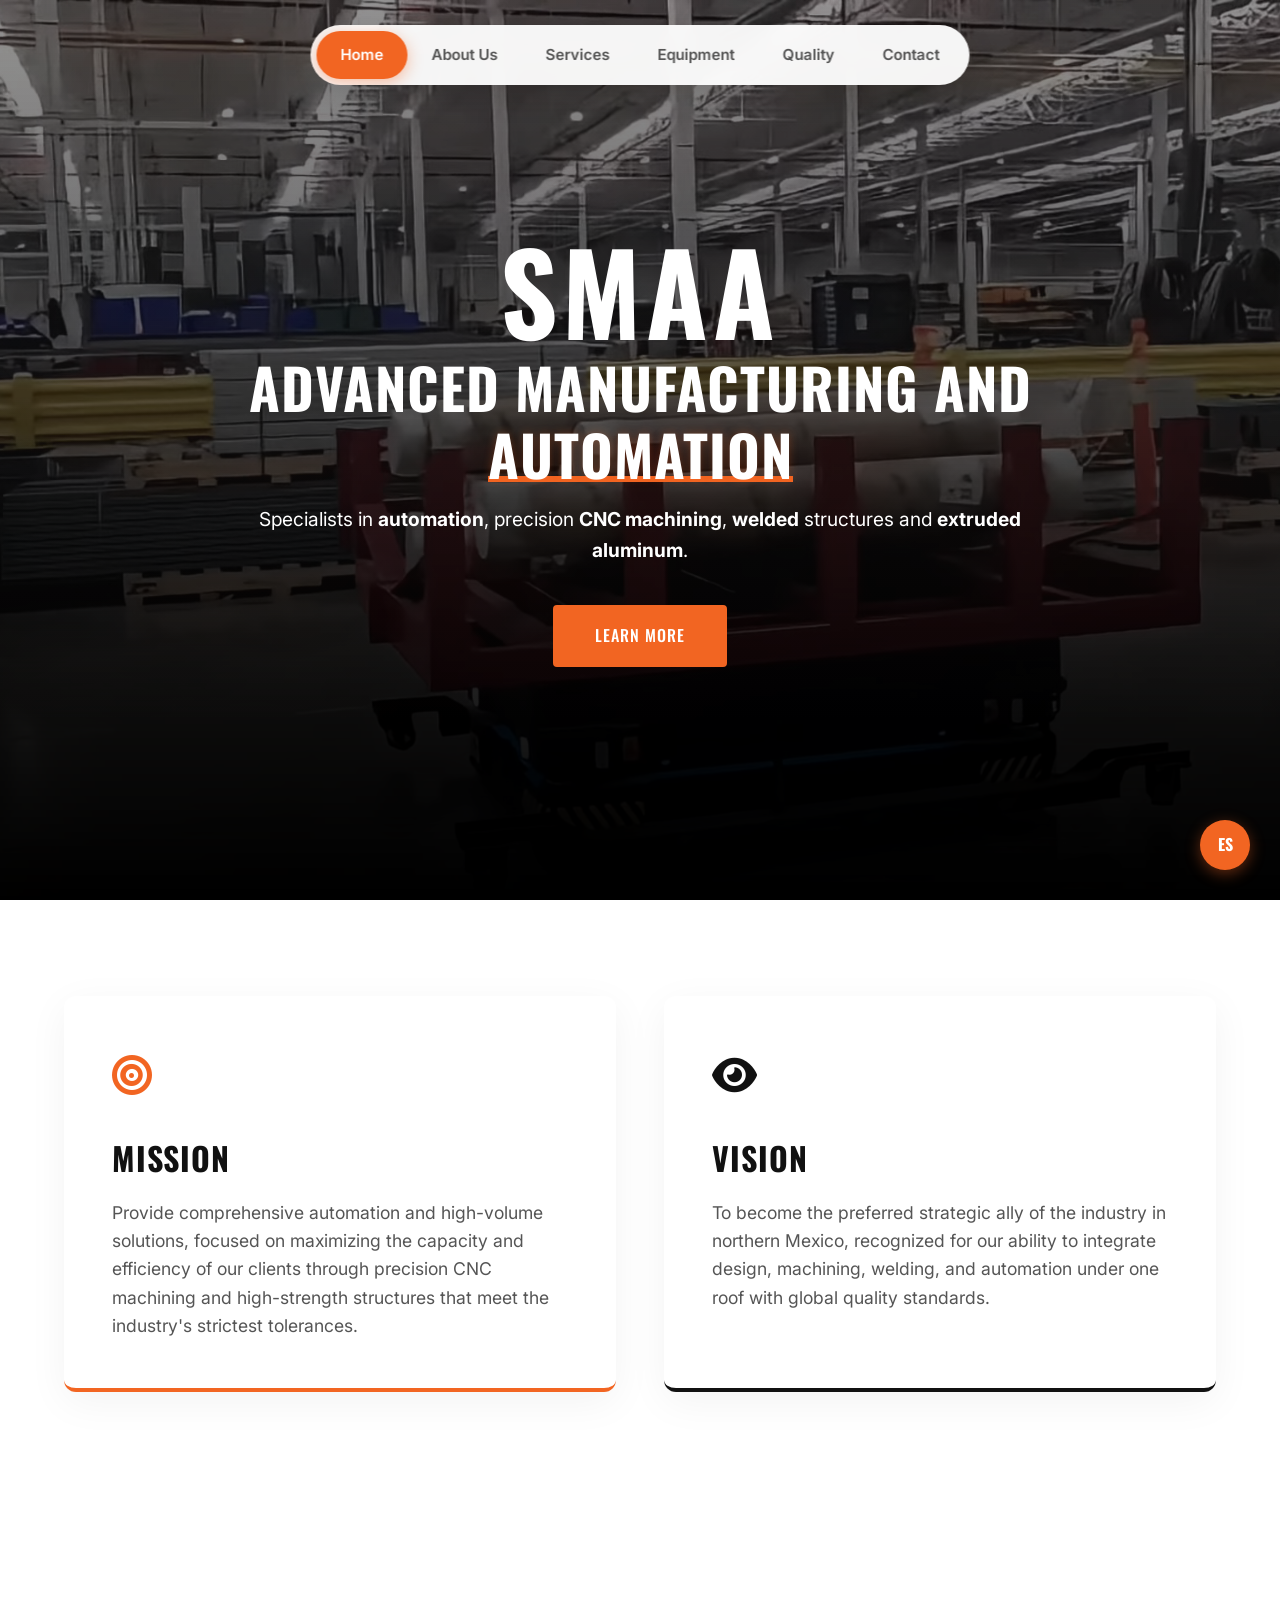
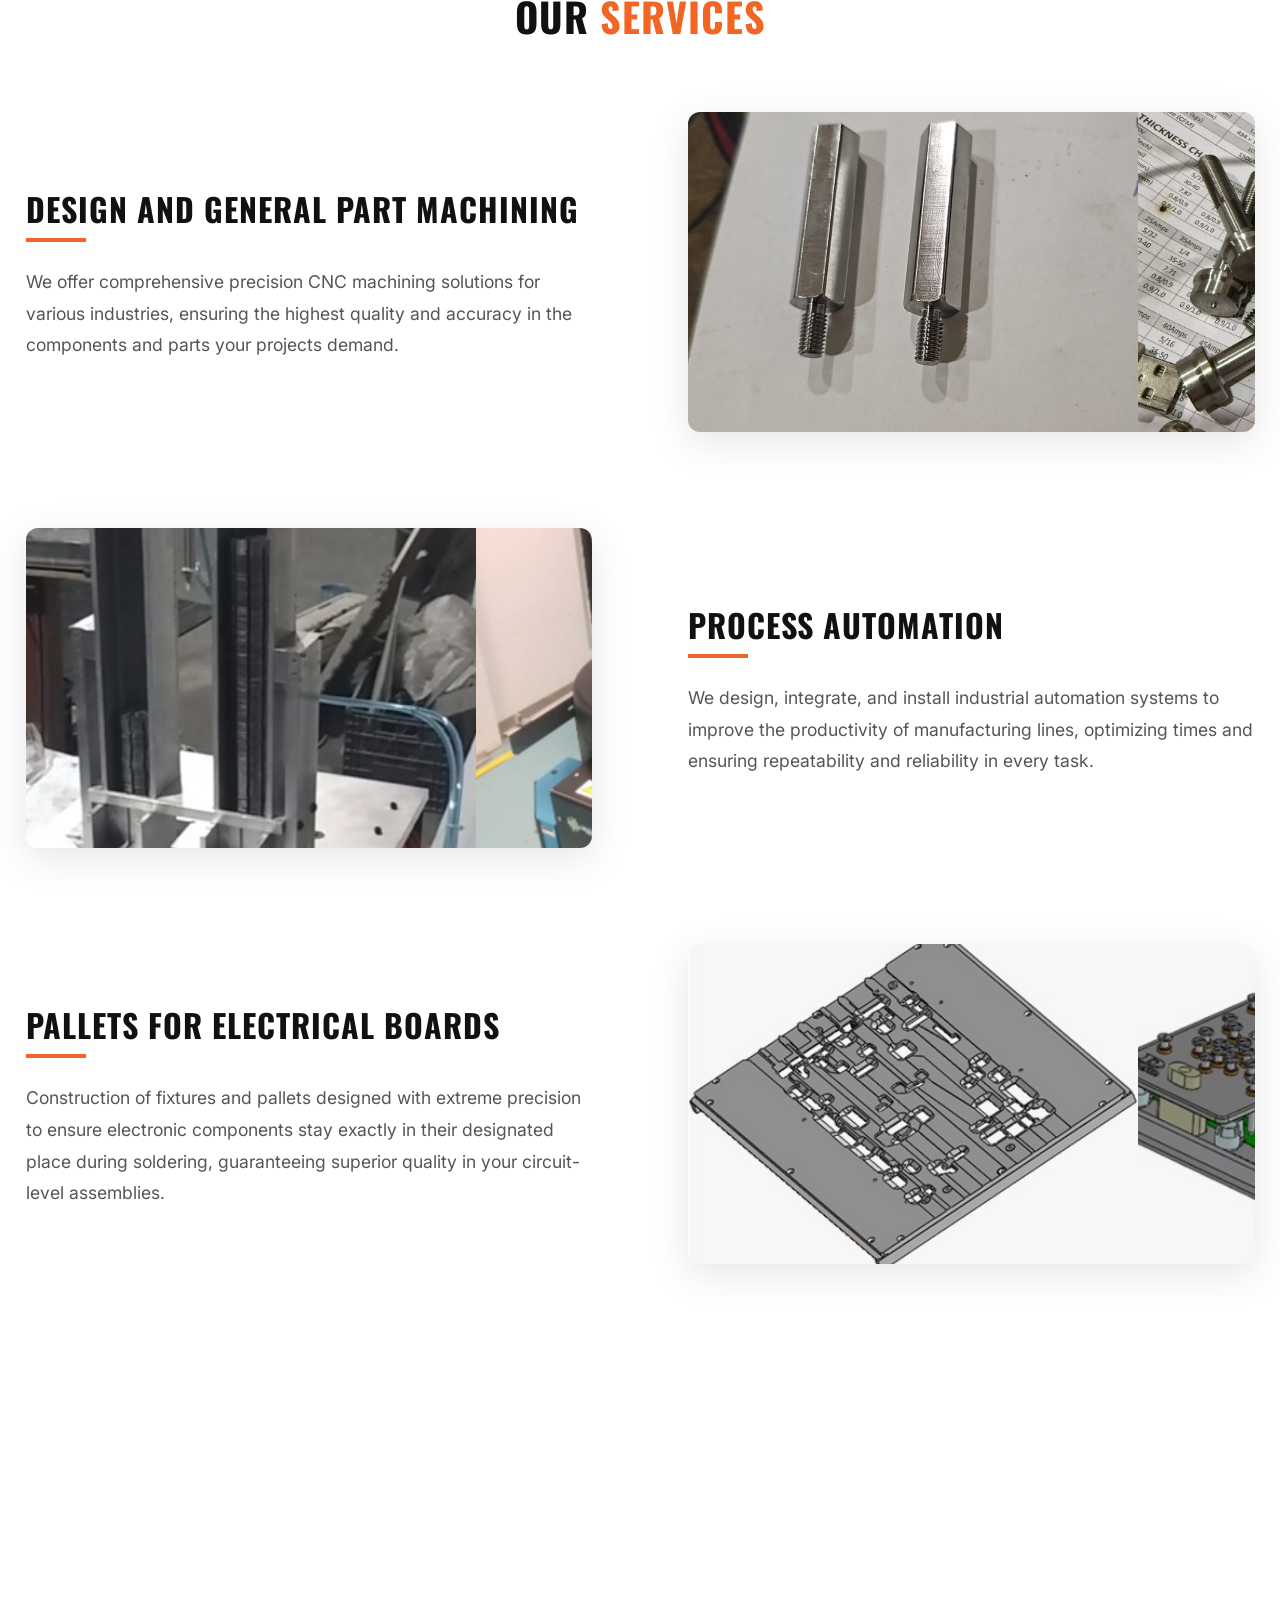
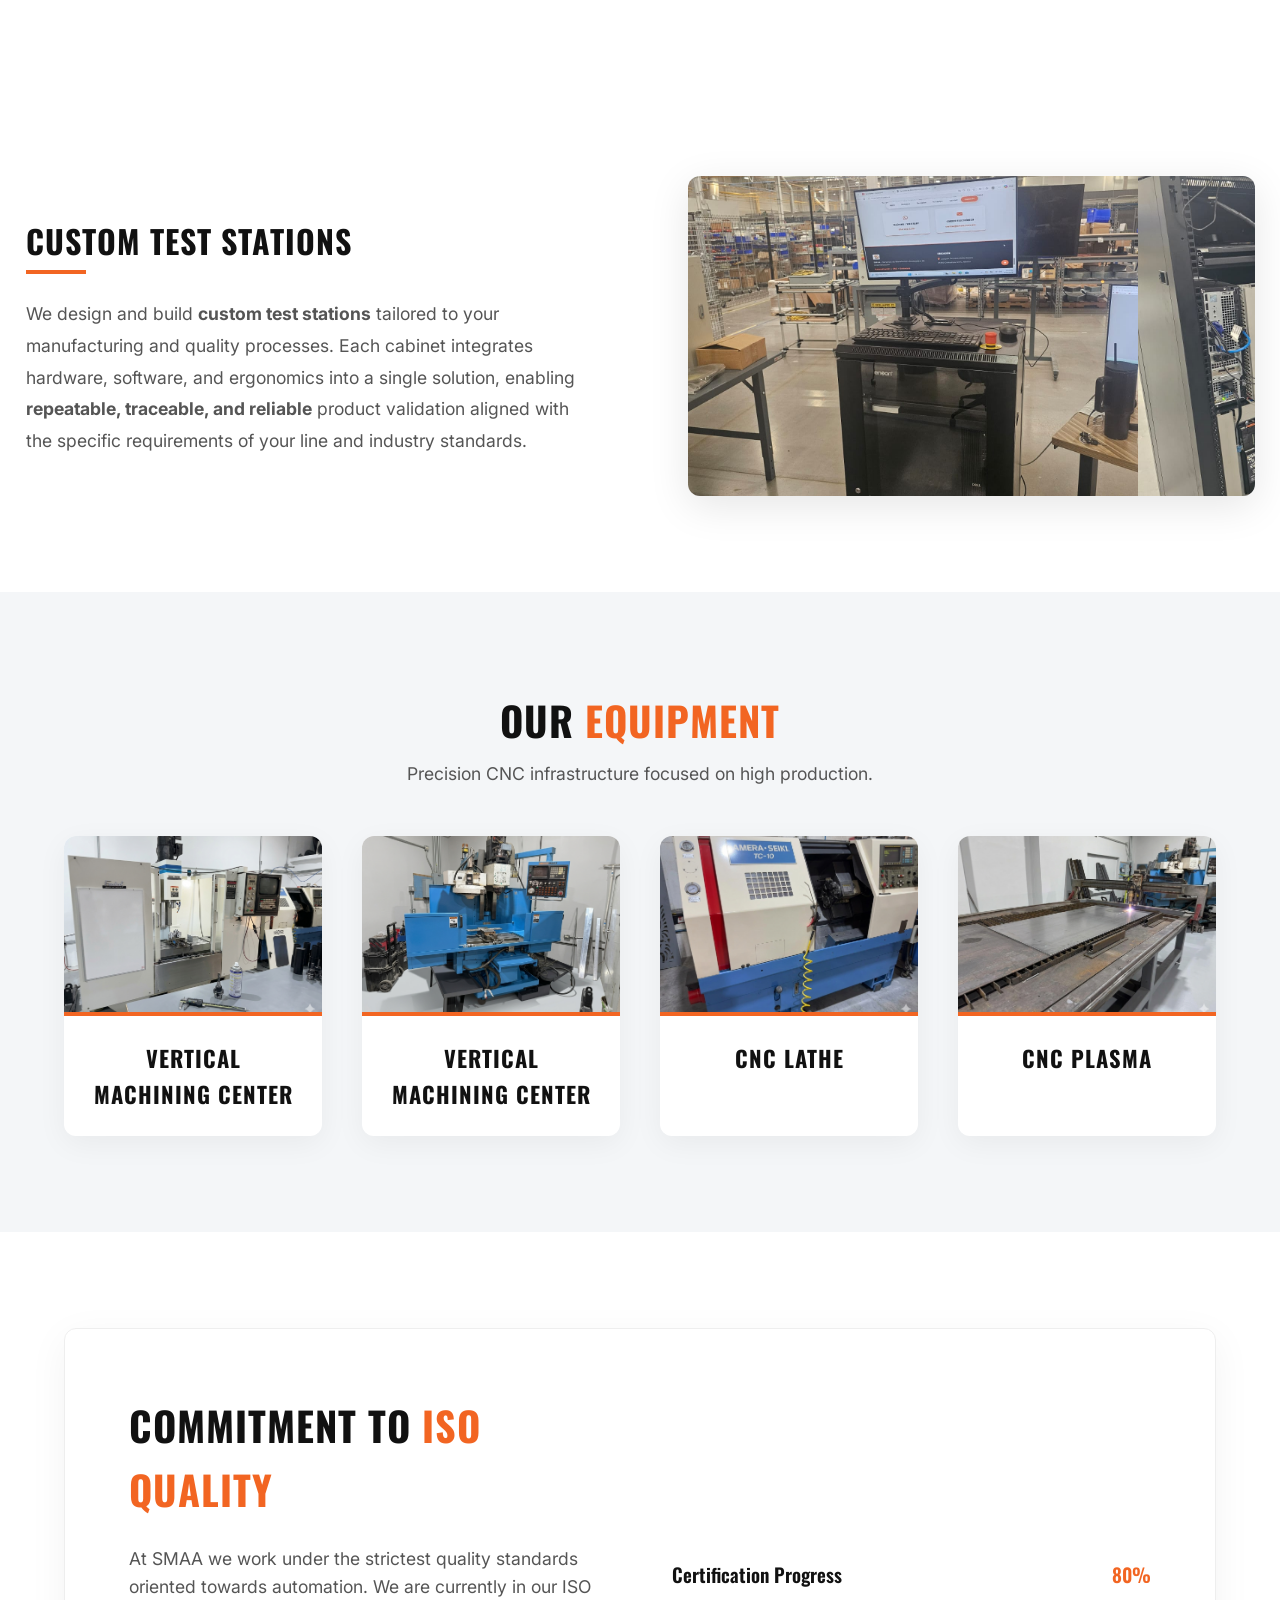
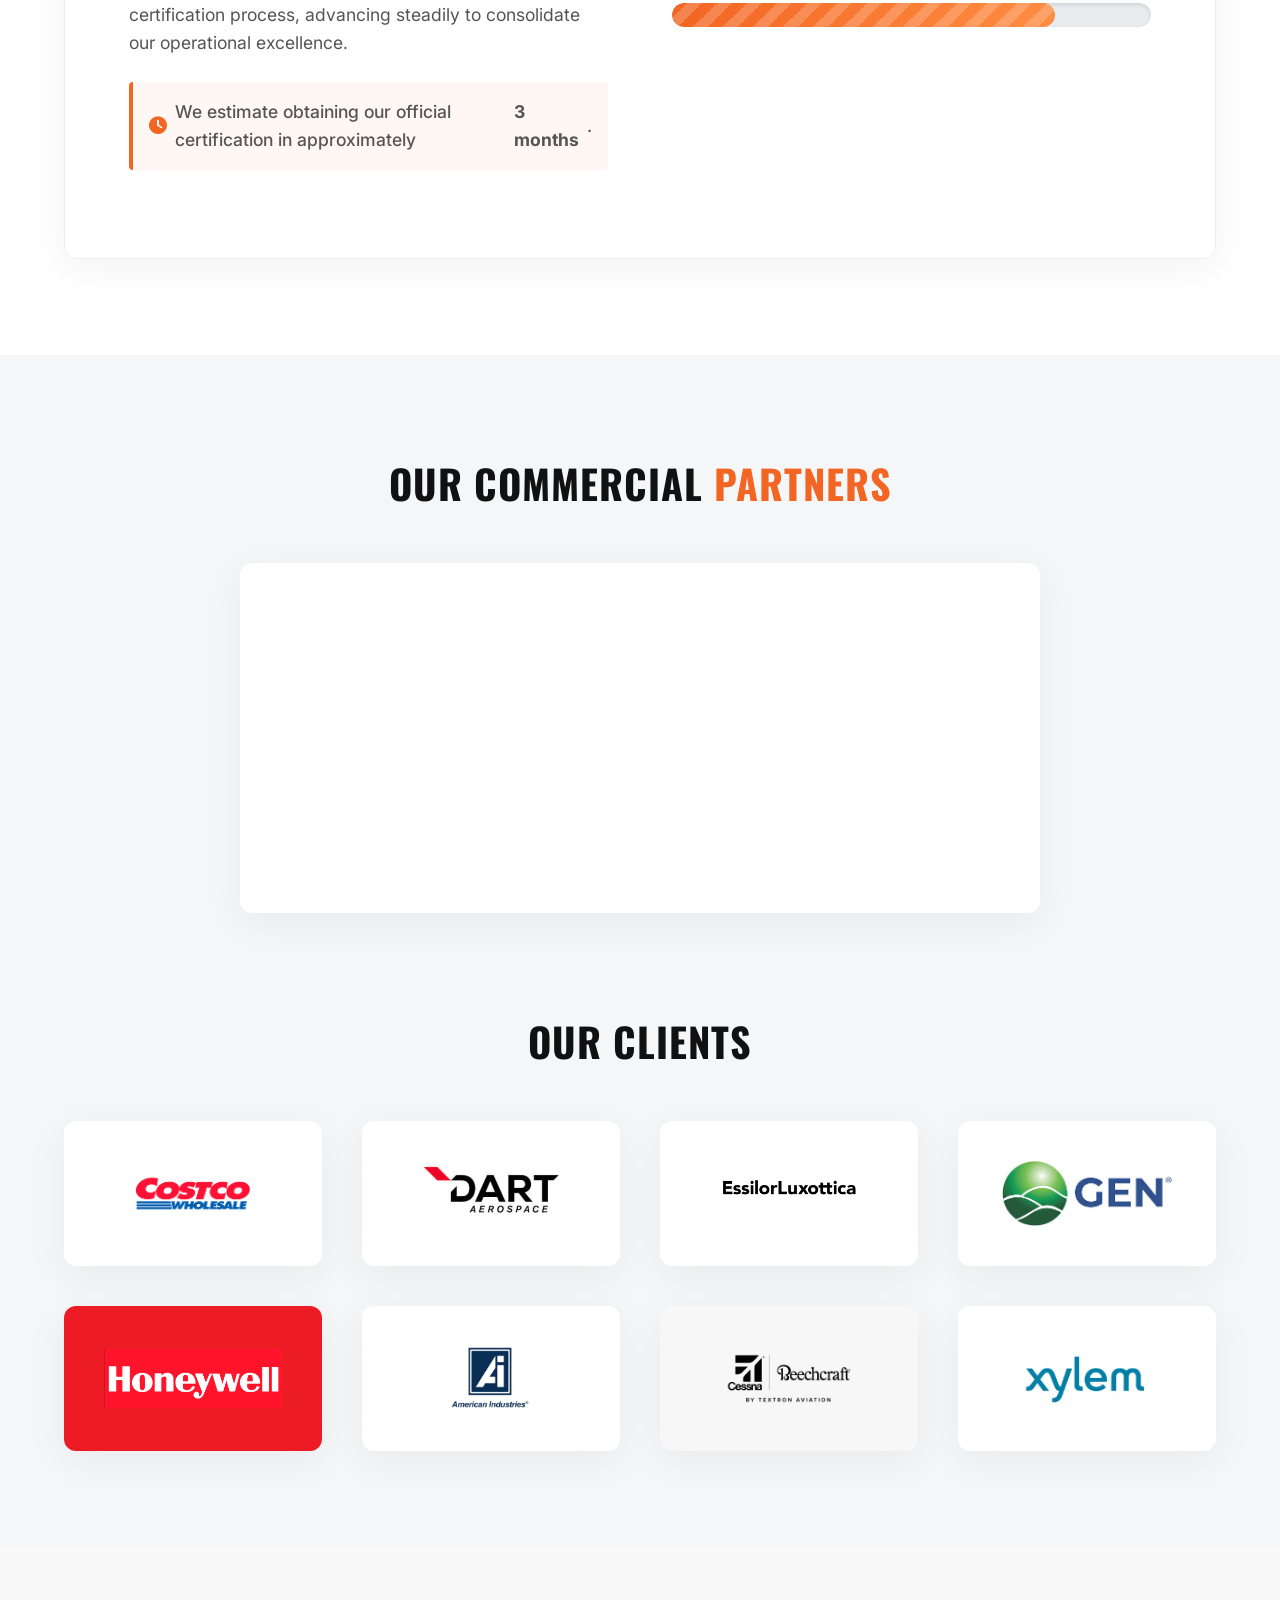
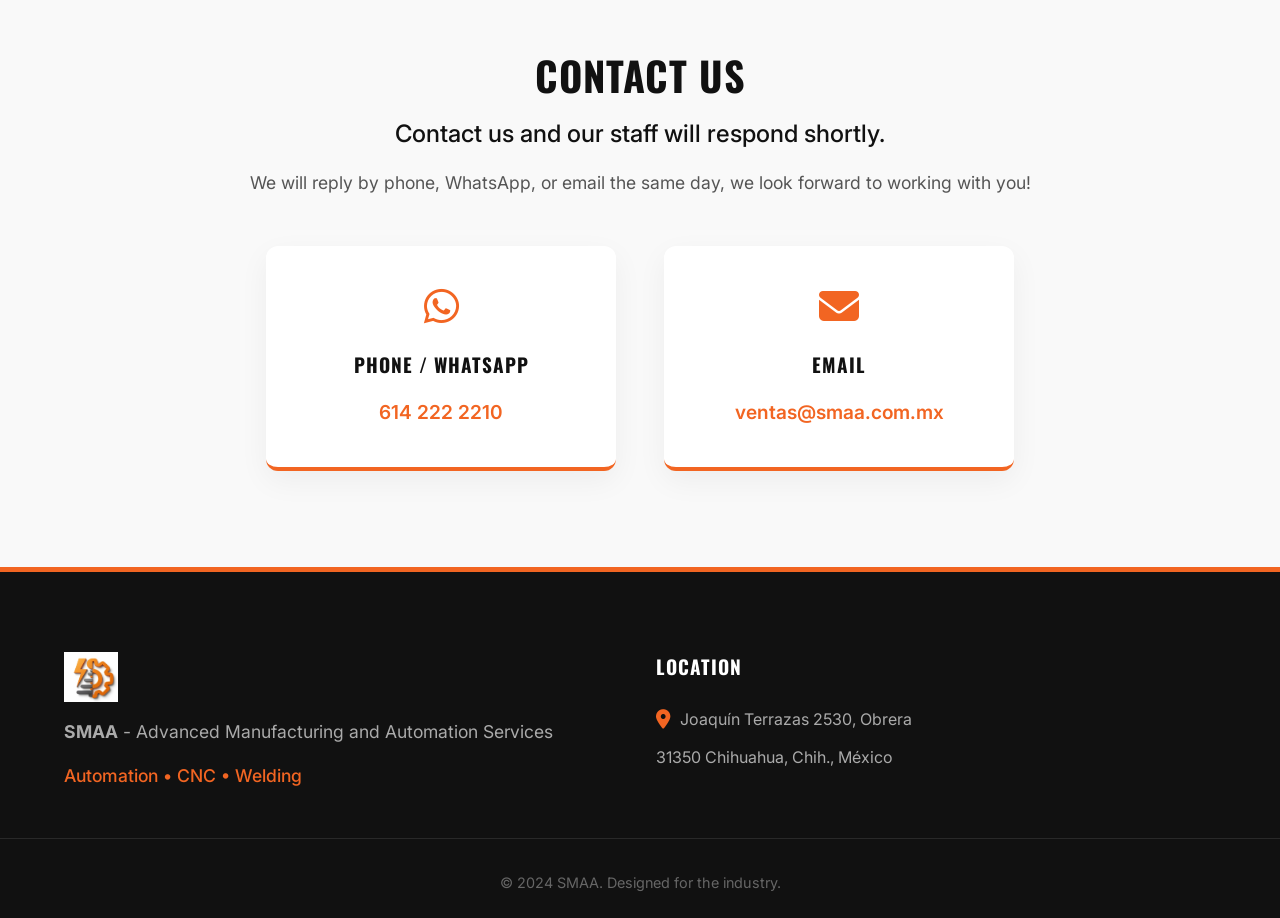
==== index-en.html @ de26b7a0 "Add hero video with gradient overlay and custom test stations row - Replace static hero image with h" ====
<!DOCTYPE html>
<html lang="en">

<head>
    <meta charset="UTF-8">
    <meta name="viewport" content="width=device-width, initial-scale=1.0">
    <title>Servicios de Manufactura Avanzada y Automatización | SMAA</title>
    <meta name="description"
        content="SMAA - Especialistas en automatización, maquinado CNC de precisión y estructuras soldadas en Chihuahua.">
    <!-- Favicon -->
    <link rel="icon" type="image/png" href="logos/logo_vectorizado.png">
    <!-- Google Fonts for modern typography -->
    <link rel="preconnect" href="https://fonts.googleapis.com">
    <link rel="preconnect" href="https://fonts.gstatic.com" crossorigin>
    <link href="https://fonts.googleapis.com/css2?family=Inter:wght@400;500;700&family=Oswald:wght@500;700&display=swap"
        rel="stylesheet">
    <!-- Main Stylesheet -->
    <link rel="stylesheet" href="styles.css?v=1.3">
    <!-- Font Awesome for icons -->
    <link rel="stylesheet" href="https://cdnjs.cloudflare.com/ajax/libs/font-awesome/6.4.0/css/all.min.css">
    <!-- Extra sections -->
    <link rel="stylesheet" href="partners-clients.css?v=1.3">
</head>

<body>
    <!-- Language Switch -->
    <a href="index.html" class="language-switch">
        <span>ES</span>
    </a>
    <!-- Floating Navigation -->
    <nav class="floating-navbar">
        <div class="nav-container">
            <div class="nav-indicator" id="nav-indicator"></div>
            <ul class="nav-links">
                <li><a href="#inicio" class="nav-item active">Home</a></li>
                <li><a href="#nosotros" class="nav-item">About Us</a></li>
                <li><a href="#servicios" class="nav-item">Services</a></li>
                <li><a href="#maquinaria" class="nav-item">Equipment</a></li>
                <li><a href="#calidad" class="nav-item">Quality</a></li>
                <li><a href="#contacto" class="nav-item">Contact</a></li>
            </ul>
        </div>
    </nav>

    <main>
        <!-- Hero Section -->
        <section id="inicio" class="hero">
            <video class="hero-video" autoplay muted loop playsinline preload="auto" poster="hero.jpg">
                <source src="hero/video.webm" type="video/webm">
            </video>
            <div class="hero-overlay"></div>
            <div class="container hero-content text-center">
                <h1 class="hero-smaa-acronym animate-on-scroll">SMAA</h1>
                <h2 class="hero-title animate-on-scroll">Advanced Manufacturing and <span class="highlight">Automation</span></h2>
                <p class="hero-subtitle animate-on-scroll">Specialists in <strong>automation</strong>, precision <strong>CNC machining</strong>, <strong>welded</strong> structures and <strong>extruded aluminum</strong>.</p>
                <a href="#nosotros" class="btn btn-primary animate-on-scroll">Learn more</a>
            </div>
        </section>

        <!-- Misión y Visión -->
        <section id="nosotros" class="mission-vision">
            <div class="container">
                <div class="values-grid">
                    <div class="card mission-card animate-on-scroll">
                        <div class="card-icon brand-orange"><i class="fa-solid fa-bullseye"></i></div>
                        <h2>Mission</h2>
                        <p>Provide comprehensive automation and high-volume solutions, focused on maximizing the capacity and efficiency of our clients through precision CNC machining and high-strength structures that meet the industry's strictest tolerances.</p>
                    </div>
                    <div class="card vision-card animate-on-scroll">
                        <div class="card-icon brand-black"><i class="fa-solid fa-eye"></i></div>
                        <h2>Vision</h2>
                        <p>To become the preferred strategic ally of the industry in northern Mexico, recognized for our ability to integrate design, machining, welding, and automation under one roof with global quality standards.</p>
                    </div>
                </div>
            </div>
        </section>

        </section>

        <!-- Servicios -->
        <section id="servicios" class="services-section">
            <div class="container">
                <h2 class="section-title text-center animate-on-scroll">Our <span class="highlight-orange">Services</span></h2>
                
                <!-- Diseño y Maquinado -->
                <div class="service-row animate-on-scroll">
                    <div class="service-text">
                        <h3>Design and General Part Machining</h3>
                        <p>We offer comprehensive precision CNC machining solutions for various industries, ensuring the highest quality and accuracy in the components and parts your projects demand.</p>
                    </div>
                    <div class="service-gallery">
                        <div class="gallery-track long-track">
                            <img src="images/m1.jpeg" alt="Maquinado CNC">
                            <img src="images/m2.jpeg" alt="Maquinado CNC">
                            <img src="images/m3.jpeg" alt="Maquinado CNC">
                            <img src="images/m4.jpeg" alt="Maquinado CNC">
                            <img src="images/m5.jpeg" alt="Maquinado CNC">
                            <img src="images/m6.jpeg" alt="Maquinado CNC">
                            <img src="images/m7.jpeg" alt="Maquinado CNC">
                            <img src="images/m8.jpeg" alt="Maquinado CNC">
                            <img src="images/m9.jpeg" alt="Maquinado CNC">
                            <!-- Duplicate for continuous scroll -->
                            <img src="images/m1.jpeg" alt="Maquinado CNC">
                            <img src="images/m2.jpeg" alt="Maquinado CNC">
                            <img src="images/m3.jpeg" alt="Maquinado CNC">
                            <img src="images/m4.jpeg" alt="Maquinado CNC">
                            <img src="images/m5.jpeg" alt="Maquinado CNC">
                            <img src="images/m6.jpeg" alt="Maquinado CNC">
                            <img src="images/m7.jpeg" alt="Maquinado CNC">
                            <img src="images/m8.jpeg" alt="Maquinado CNC">
                            <img src="images/m9.jpeg" alt="Maquinado CNC">
                        </div>
                    </div>
                </div>

                <!-- Automatización de procesos -->
                <div class="service-row reverse animate-on-scroll">
                    <div class="service-text">
                        <h3>Process Automation</h3>
                        <p>We design, integrate, and install industrial automation systems to improve the productivity of manufacturing lines, optimizing times and ensuring repeatability and reliability in every task.</p>
                    </div>
                    <div class="service-gallery">
                        <div class="gallery-track long-track">
                            <img src="images/a1.jpeg" alt="Automatización">
                            <img src="images/a2.jpeg" alt="Automatización">
                            <img src="images/a3.jpeg" alt="Automatización">
                            <img src="images/a4.jpeg" alt="Automatización">
                            <img src="images/a5.jpeg" alt="Automatización">
                            <img src="images/a6.jpeg" alt="Automatización">
                            <!-- Duplicate -->
                            <img src="images/a1.jpeg" alt="Automatización">
                            <img src="images/a2.jpeg" alt="Automatización">
                            <img src="images/a3.jpeg" alt="Automatización">
                            <img src="images/a4.jpeg" alt="Automatización">
                            <img src="images/a5.jpeg" alt="Automatización">
                            <img src="images/a6.jpeg" alt="Automatización">
                        </div>
                    </div>
                </div>

                <!-- Pallets para Tablillas Electricas -->
                <div class="service-row animate-on-scroll">
                    <div class="service-text">
                        <h3>Pallets for Electrical Boards</h3>
                        <p>Construction of fixtures and pallets designed with extreme precision to ensure electronic components stay exactly in their designated place during soldering, guaranteeing superior quality in your circuit-level assemblies.</p>
                    </div>
                    <div class="service-gallery">
                        <div class="gallery-track long-track">
                            <img src="images/p1.jpeg" alt="Pallets">
                            <img src="images/p2.jpeg" alt="Pallets">
                            <img src="images/p3.jpeg" alt="Pallets">
                            <img src="images/p4.jpeg" alt="Pallets">
                            <img src="images/p5.jpeg" alt="Pallets">
                            <img src="images/p6.jpeg" alt="Pallets">
                            <img src="images/p7.jpeg" alt="Pallets">
                            <img src="images/p8.jpeg" alt="Pallets">
                            <!-- Duplicate -->
                            <img src="images/p1.jpeg" alt="Pallets">
                            <img src="images/p2.jpeg" alt="Pallets">
                            <img src="images/p3.jpeg" alt="Pallets">
                            <img src="images/p4.jpeg" alt="Pallets">
                            <img src="images/p5.jpeg" alt="Pallets">
                            <img src="images/p6.jpeg" alt="Pallets">
                            <img src="images/p7.jpeg" alt="Pallets">
                            <img src="images/p8.jpeg" alt="Pallets">
                        </div>
                    </div>
                </div>

                <!-- Soldadura de estructuras -->
                <div class="service-row reverse animate-on-scroll">
                    <div class="service-text">
                        <h3>Structural Welding</h3>
                        <p>Manufacture of complex structures and assemblies with high-strength welding, using advanced techniques to ensure mechanical integrity under rigorous industrial standards.</p>
                    </div>
                    <div class="service-gallery">
                        <div class="gallery-track long-track">
                            <img src="images/s1.jpeg" alt="Soldadura">
                            <img src="images/s2.jpeg" alt="Soldadura">
                            <img src="images/s3.jpeg" alt="Soldadura">
                            <img src="images/s4.jpeg" alt="Soldadura">
                            <img src="images/s5.jpeg" alt="Soldadura">
                            <img src="images/s6.jpeg" alt="Soldadura">
                            <img src="images/s7.jpeg" alt="Soldadura">
                            <img src="images/s8.jpeg" alt="Soldadura">
                            <!-- Duplicate -->
                            <img src="images/s1.jpeg" alt="Soldadura">
                            <img src="images/s2.jpeg" alt="Soldadura">
                            <img src="images/s3.jpeg" alt="Soldadura">
                            <img src="images/s4.jpeg" alt="Soldadura">
                            <img src="images/s5.jpeg" alt="Soldadura">
                            <img src="images/s6.jpeg" alt="Soldadura">
                            <img src="images/s7.jpeg" alt="Soldadura">
                            <img src="images/s8.jpeg" alt="Soldadura">
                        </div>
                    </div>
                </div>

                <!-- Custom Test Stations -->
                <div class="service-row animate-on-scroll">
                    <div class="service-text">
                        <h3>Custom Test Stations</h3>
                        <p>We design and build <strong>custom test stations</strong> tailored to your manufacturing and quality processes. Each cabinet integrates hardware, software, and ergonomics into a single solution, enabling <strong>repeatable, traceable, and reliable</strong> product validation aligned with the specific requirements of your line and industry standards.</p>
                    </div>
                    <div class="service-gallery">
                        <div class="gallery-track long-track">
                            <img src="images/so1.jpg" alt="Custom Test Station">
                            <img src="images/so2.jpg" alt="Custom Test Station">
                            <img src="images/so3.jpg" alt="Custom Test Station">
                            <!-- Duplicate -->
                            <img src="images/so1.jpg" alt="Custom Test Station">
                            <img src="images/so2.jpg" alt="Custom Test Station">
                            <img src="images/so3.jpg" alt="Custom Test Station">
                        </div>
                    </div>
                </div>
            </div>
        </section>

        <!-- Machine Park Section -->
        <section id="maquinaria" class="machine-park">
            <div class="container">
                <h2 class="section-title text-center animate-on-scroll">Our <span class="highlight-orange">Equipment</span></h2>
                <p class="section-desc text-center animate-on-scroll">Precision CNC infrastructure focused on high production.</p>
                <div class="machines-grid">
                    <div class="machine-card animate-on-scroll">
                        <div class="machine-img-wrapper">
                            <img src="maquinaria/centro1.png" alt="Centro de Maquinado Vertical">
                        </div>
                        <h3>Vertical Machining Center</h3>
                    </div>
                    <div class="machine-card animate-on-scroll">
                        <div class="machine-img-wrapper">
                            <img src="maquinaria/centro3.png" alt="Centro de Maquinado Vertical">
                        </div>
                        <h3>Vertical Machining Center</h3>
                    </div>
                    <div class="machine-card animate-on-scroll">
                        <div class="machine-img-wrapper">
                            <img src="maquinaria/torno.png" alt="Torno CNC">
                        </div>
                        <h3>CNC Lathe</h3>
                    </div>
                    <div class="machine-card animate-on-scroll">
                        <div class="machine-img-wrapper">
                            <img src="maquinaria/plasma.png" alt="Plasma CNC">
                        </div>
                        <h3>CNC Plasma</h3>
                    </div>
                </div>
            </div>
        </section>

        <!-- ISO Certification Progress -->
        <!-- ISO Section -->
        <section id="calidad" class="iso-certification animate-on-scroll">
            <div class="container">
                <div class="iso-content animate-on-scroll">
                    <div class="iso-text">
                        <h2>Commitment to <span class="highlight-orange">ISO Quality</span></h2>
                        <p>At SMAA we work under the strictest quality standards oriented towards automation. We are currently in our ISO certification process, advancing steadily to consolidate our operational excellence.</p>
                        <p class="iso-subtext"><i class="fa-solid fa-clock"></i> We estimate obtaining our official certification in approximately <strong>3 months</strong>.</p>
                    </div>

                    <div class="progress-wrapper">
                        <div class="progress-labels">
                            <span class="progress-title">Certification Progress</span>
                            <span class="progress-percentage">80%</span>
                        </div>
                        <div class="progress-bar-container">
                            <div class="progress-bar-fill" data-target="80"></div>
                        </div>
                    </div>
                </div>
            </div>
        </section>

        <!-- Socios Comerciales -->
        <section id="socios" class="partners-section">
            <div class="container">
                <h2 class="section-title text-center">Our Commercial <span class="highlight-orange">Partners</span>
                </h2>
                <div class="dynamic-partner-container">
                    <img src="partner_logos/isicsa.png" alt="Commercial Partner" class="partner-logo active"
                        id="partner-logo-target">
                </div>
            </div>
        </section>

        <!-- Clientes -->
        <section id="clientes" class="clients-section">
            <div class="container">
                <h2 class="section-title text-center animate-on-scroll">Our <span class="highlight-black">Clients</span></h2>
                <div class="clients-grid">
                    <div class="client-logo-wrapper animate-on-scroll"><img src="client_logos/Costco-Wholesale-Logo.png" alt="Costco"
                            class="client-logo"></div>
                    <div class="client-logo-wrapper animate-on-scroll"><img src="client_logos/dart.png" alt="Dart" class="client-logo">
                    </div>
                    <div class="client-logo-wrapper animate-on-scroll"><img src="client_logos/el.png" alt="EL" class="client-logo"></div>
                    <div class="client-logo-wrapper animate-on-scroll"><img src="client_logos/gen.jpg" alt="Gen" class="client-logo">
                    </div>
                    <div class="client-logo-wrapper bg-honeywell animate-on-scroll"><img src="client_logos/hw.png" alt="HW" class="client-logo"></div>
                    <div class="client-logo-wrapper animate-on-scroll"><img src="client_logos/amei.jpeg" alt="AMEI" class="client-logo"></div>
                    <div class="client-logo-wrapper bg-bc animate-on-scroll"><img src="client_logos/bc.jpeg" alt="Biciclos" class="client-logo"></div>
                    <div class="client-logo-wrapper animate-on-scroll"><img src="client_logos/xylem.jpeg" alt="Xylem" class="client-logo"></div>
                </div>
            </div>
        </section>

        <!-- Contacto -->
        <section id="contacto" class="contact-section">
            <div class="container">
                <h2 class="section-title text-center animate-on-scroll">Contact Us</h2>
                <div class="contact-content text-center animate-on-scroll">
                    <p class="contact-subtitle">Contact us and our staff will respond shortly.</p>
                    <p class="contact-promise">We will reply by phone, WhatsApp, or email the same day, we look forward to working with you!</p>
                    
                    <div class="contact-methods">
                        <div class="contact-method-card animate-on-scroll">
                            <i class="fa-brands fa-whatsapp brand-orange"></i>
                            <h3>Phone / WhatsApp</h3>
                            <a href="https://wa.me/526142222210" target="_blank" class="contact-link">614 222 2210</a>
                        </div>
                        <div class="contact-method-card animate-on-scroll">
                            <i class="fa-solid fa-envelope brand-orange"></i>
                            <h3>Email</h3>
                            <a href="mailto:ventas@smaa.com.mx" class="contact-link">ventas@smaa.com.mx</a>
                        </div>
                    </div>
                </div>
            </div>
        </section>

    </main>

    <!-- Footer -->
    <footer class="footer">
        <div class="container footer-content">
            <div class="footer-info">
                <img src="logos/logo_smaa.png" alt="SMAA Logo" class="footer-brand-logo">
                <p><strong>SMAA</strong> - Advanced Manufacturing and Automation Services</p>
                <p class="footer-desc">Automation • CNC • Welding</p>
            </div>
            <div class="footer-contact">
                <h4>Location</h4>
                <p><i class="fa-solid fa-location-dot"></i> Joaquín Terrazas 2530, Obrera</p>
                <p>31350 Chihuahua, Chih., México</p>
            </div>
        </div>
        <div class="footer-bottom">
            <p>&copy; 2024 SMAA. Designed for the industry.</p>
        </div>
    </footer>

    <script src="script.js"></script>
</body>

</html>
---- styles.css ----
:root {
    --bg-main: #fcfcfc;
    --text-main: #111111;
    --text-muted: #555555;

    /* Brand Theme Colors */
    --smaa-orange: #f26522;
    /* Vibrant Tech Orange */
    --smaa-black: #111111;
    /* Deep Solid Black */
    --smaa-white: #ffffff;
    /* Pure White */

    /* Industrial Colors */
    --industrial-steel: #333333;
    --industrial-dark: #1a1a1a;

    --transition: all 0.3s cubic-bezier(0.25, 0.8, 0.25, 1);
}

* {
    margin: 0;
    padding: 0;
    box-sizing: border-box;
}

html {
    scroll-behavior: smooth;
}

body {
    font-family: 'Inter', sans-serif;
    background-color: var(--bg-main);
    color: var(--text-main);
    line-height: 1.6;
}

h1,
h2,
h3,
h4 {
    font-family: 'Oswald', sans-serif;
    text-transform: uppercase;
    letter-spacing: 1px;
}

.container {
    width: 90%;
    max-width: 1200px;
    margin: 0 auto;
}

.text-center {
    text-align: center;
}

/* Typography Highlights */
.highlight,
.highlight-orange {
    color: var(--smaa-orange);
}

.highlight-black {
    color: var(--smaa-black);
}

.brand-orange {
    color: var(--smaa-orange);
}

.brand-black {
    color: var(--smaa-black);
}

/* Language Switch */
.language-switch {
    position: fixed;
    bottom: 30px;
    right: 30px;
    width: 50px;
    height: 50px;
    background-color: var(--smaa-orange);
    color: var(--smaa-white);
    border-radius: 50%;
    display: flex;
    align-items: center;
    justify-content: center;
    text-decoration: none;
    font-weight: 700;
    font-family: 'Oswald', sans-serif;
    box-shadow: 0 4px 15px rgba(242, 101, 34, 0.4);
    z-index: 9999;
    transition: var(--transition);
}

.language-switch:hover {
    transform: scale(1.1);
    background-color: var(--smaa-black);
    color: var(--smaa-orange);
}

/* Floating Navigation */
.floating-navbar {
    position: fixed;
    top: 25px;
    left: 50%;
    transform: translateX(-50%);
    background-color: rgba(255, 255, 255, 0.95);
    backdrop-filter: blur(10px);
    border-radius: 50px;
    box-shadow: 0 10px 30px rgba(0, 0, 0, 0.15);
    z-index: 1000;
    padding: 6px;
    transition: var(--transition);
    max-width: 95vw;
    overflow-x: auto;
    -ms-overflow-style: none;
    scrollbar-width: none;
}

.floating-navbar::-webkit-scrollbar {
    display: none;
}

.nav-container {
    position: relative;
    display: flex;
    align-items: center;
    width: max-content;
}

.nav-links {
    display: flex;
    list-style: none;
    margin: 0;
    padding: 0;
    position: relative;
    z-index: 2;
}

.nav-item {
    text-decoration: none;
    color: var(--text-muted);
    font-weight: 600;
    font-size: 0.95rem;
    padding: 12px 24px;
    display: block;
    border-radius: 50px;
    transition: color 0.3s ease;
    white-space: nowrap;
}

.nav-item:hover {
    color: var(--smaa-black);
}

.nav-item.active {
    color: var(--smaa-white);
}

/* Sliding Indicator */
.nav-indicator {
    position: absolute;
    top: 0;
    left: 0;
    height: 100%;
    width: 0;
    background-color: var(--smaa-orange);
    border-radius: 50px;
    z-index: 1;
    transition: all 0.4s cubic-bezier(0.25, 1, 0.5, 1);
    box-shadow: 0 4px 15px rgba(242, 101, 34, 0.4);
}

/* Hero Section */
.hero {
    height: 100vh;
    display: flex;
    align-items: center;
    position: relative;
    background-color: var(--smaa-black);
    overflow: hidden;
}

.hero-video {
    position: absolute;
    top: 0;
    left: 0;
    width: 100%;
    height: 100%;
    object-fit: cover;
    z-index: 0;
    pointer-events: none;
}

.hero-overlay {
    position: absolute;
    top: 0;
    left: 0;
    width: 100%;
    height: 100%;
    background: linear-gradient(180deg,
        rgba(17, 17, 17, 0.45) 0%,
        rgba(17, 17, 17, 0.65) 40%,
        rgba(0, 0, 0, 0.9) 80%,
        rgba(0, 0, 0, 1) 100%);
    z-index: 1;
}

.hero-content {
    position: relative;
    z-index: 2;
    color: var(--smaa-white);
    max-width: 800px;
}

.hero-content.text-center {
    margin: 0 auto;
}

.hero-smaa-acronym {
    font-size: 7rem;
    font-weight: 700;
    margin-bottom: 0.5rem;
    color: var(--smaa-white);
    letter-spacing: 5px;
    line-height: 1;
}

/* Stagger delay for new hero elements */
.hero-smaa-acronym { transition-delay: 0.1s; }
.hero-title { transition-delay: 0.3s; }
.hero-subtitle { transition-delay: 0.5s; }
.hero-content .btn { transition-delay: 0.7s; }

.hero-title {
    font-size: 3.5rem;
    margin-bottom: 1rem;
    line-height: 1.2;
}

.hero-title .highlight {
    color: #fff;
    text-shadow: 0 0 10px rgba(242, 101, 34, 0.3);
    position: relative;
    display: inline-block;
}

.hero-title .highlight::after {
    content: '';
    position: absolute;
    bottom: 5px;
    left: 0;
    width: 100%;
    height: 6px;
    background-color: var(--smaa-orange);
    z-index: -1;
}

.hero-subtitle {
    font-size: 1.2rem;
    margin-bottom: 2.5rem;
    opacity: 0.9;
    animation: fadeUp 1s ease-out 0.2s both;
}

.btn {
    display: inline-block;
    padding: 1rem 2.5rem;
    text-decoration: none;
    font-weight: 500;
    border-radius: 4px;
    text-transform: uppercase;
    font-family: 'Oswald', sans-serif;
    letter-spacing: 1px;
    transition: var(--transition);
    cursor: pointer;
}

.btn-primary {
    background-color: var(--smaa-orange);
    color: var(--smaa-white);
    border: 2px solid var(--smaa-orange);
    animation: fadeUp 1s ease-out 0.4s both;
}

.btn-primary:hover {
    background-color: transparent;
    color: var(--smaa-white);
    border-color: var(--smaa-white);
    box-shadow: 0 0 20px rgba(242, 101, 34, 0.4);
}

/* Mission Vision Grid */
.mission-vision {
    padding: 6rem 0;
    background-color: var(--smaa-white);
}

.values-grid {
    display: grid;
    grid-template-columns: 1fr 1fr;
    gap: 3rem;
}

.card {
    background: #fff;
    padding: 3rem;
    border-radius: 12px;
    box-shadow: 0 10px 40px rgba(0, 0, 0, 0.05);
    transition: var(--transition);
    border-bottom: 4px solid transparent;
}

.card:hover {
    transform: translateY(-10px);
    box-shadow: 0 20px 40px rgba(0, 0, 0, 0.1);
}

.mission-card {
    border-bottom-color: var(--smaa-orange);
}

.vision-card {
    border-bottom-color: var(--smaa-black);
}

.card-icon {
    font-size: 2.5rem;
    margin-bottom: 1.5rem;
}

.card h2 {
    font-size: 2rem;
    margin-bottom: 1rem;
    color: var(--smaa-black);
}

.card p {
    color: var(--text-muted);
    font-size: 1.1rem;
}

/* Services Section */
.services-section {
    padding: 6rem 0;
    background-color: var(--smaa-white);
    overflow: hidden;
}

.services-section .container {
    width: 96%;
    max-width: 1800px;
}

.service-row {
    display: flex;
    align-items: center;
    gap: 6rem;
    margin-top: 4rem;
    margin-bottom: 6rem;
}

.service-row:last-child {
    margin-bottom: 0;
}

.service-row.reverse {
    flex-direction: row-reverse;
}

.service-text {
    flex: 1;
}

.service-text h3 {
    font-size: 2rem;
    margin-bottom: 1.5rem;
    color: var(--smaa-black);
    position: relative;
    padding-bottom: 0.5rem;
}

.service-text h3::after {
    content: '';
    position: absolute;
    bottom: 0;
    left: 0;
    width: 60px;
    height: 4px;
    background-color: var(--smaa-orange);
}

.service-text p {
    font-size: 1.1rem;
    color: var(--text-muted);
    line-height: 1.8;
}

.software-service {
    max-width: 900px;
    margin: 6rem auto 0 auto;
    text-align: center;
    padding: 3rem;
    background-color: #f9f9f9;
    border-radius: 12px;
}

.software-service .centered-title {
    font-size: 2.2rem;
    margin-bottom: 1.5rem;
    color: var(--smaa-black);
    position: relative;
    padding-bottom: 0.5rem;
    display: inline-block;
}

.software-service .centered-title::after {
    content: '';
    position: absolute;
    bottom: 0;
    left: 50%;
    transform: translateX(-50%);
    width: 60px;
    height: 4px;
    background-color: var(--smaa-orange);
}

.software-service p {
    font-size: 1.1rem;
    color: var(--text-muted);
    line-height: 1.8;
}

.service-gallery {
    flex: 1;
    overflow: hidden;
    border-radius: 12px;
    box-shadow: 0 10px 40px rgba(0, 0, 0, 0.1);
    background: #f4f6f8;
    position: relative;
    height: 320px;
    display: flex;
    width: 100%;
    min-width: 0;
}

.gallery-track {
    display: flex;
    height: 100%;
    animation: scrollGallery 25s linear infinite;
    width: max-content;
}

.gallery-track.long-track {
    animation-duration: 50s;
}

.service-row:hover .gallery-track {
    animation-play-state: paused;
}

.gallery-track img {
    height: 100%;
    width: 450px;
    min-width: 450px;
    object-fit: cover;
    object-position: center;
    flex-shrink: 0;
    display: block;
}

/* Machine Park (New Section) */
.machine-park {
    padding: 6rem 0;
    background-color: #f4f6f8;
}

.machines-grid {
    display: grid;
    grid-template-columns: repeat(4, 1fr);
    gap: 2.5rem;
    margin-top: 3rem;
}

.machine-card {
    background: #fff;
    padding: 0;
    border-radius: 12px;
    box-shadow: 0 8px 30px rgba(0, 0, 0, 0.05);
    transition: var(--transition);
    border-top: none;
    text-align: center;
    overflow: hidden;
}

.machine-card:hover {
    transform: translateY(-10px);
    box-shadow: 0 15px 40px rgba(242, 101, 34, 0.15);
}

.machine-img-wrapper {
    width: 100%;
    height: 180px;
    overflow: hidden;
    background-color: #eaeaea;
    border-bottom: 4px solid var(--smaa-orange);
}

.machine-img-wrapper img {
    width: 100%;
    height: 100%;
    object-fit: cover;
    transition: transform 0.6s ease;
}

.machine-card:hover .machine-img-wrapper img {
    transform: scale(1.05);
}

.machine-card h3 {
    font-size: 1.4rem;
    margin: 1.5rem;
    color: var(--smaa-black);
}

/* ISO Section */
.iso-certification {
    padding: 6rem 0;
    background-color: var(--smaa-white);
}

.iso-content {
    background: #fff;
    padding: 4rem;
    border-radius: 12px;
    box-shadow: 0 10px 40px rgba(0, 0, 0, 0.05);
    display: grid;
    grid-template-columns: 1fr 1fr;
    gap: 4rem;
    align-items: center;
    border: 1px solid #eee;
}

.iso-text h2 {
    font-size: 2.5rem;
    margin-bottom: 1.5rem;
}

.iso-text p {
    color: var(--text-muted);
    font-size: 1.1rem;
    margin-bottom: 1.5rem;
}

.iso-subtext {
    font-weight: 500;
    color: var(--smaa-black);
    display: flex;
    align-items: center;
    gap: 0.5rem;
    padding: 1rem;
    background-color: rgba(242, 101, 34, 0.05);
    border-left: 4px solid var(--smaa-orange);
    border-radius: 4px;
}

.iso-subtext i {
    color: var(--smaa-orange);
}

.progress-wrapper {
    width: 100%;
}

.progress-labels {
    display: flex;
    justify-content: space-between;
    margin-bottom: 0.8rem;
    font-weight: 600;
    font-family: 'Oswald', sans-serif;
    font-size: 1.2rem;
}

.progress-title {
    color: var(--smaa-black);
}

.progress-percentage {
    color: var(--smaa-orange);
}

.progress-bar-container {
    width: 100%;
    height: 24px;
    background-color: #e9ecef;
    border-radius: 12px;
    overflow: hidden;
    position: relative;
    box-shadow: inset 0 2px 4px rgba(0, 0, 0, 0.1);
}

.progress-bar-fill {
    height: 100%;
    background: linear-gradient(90deg, var(--smaa-orange), #ff8c42);
    width: 0%;
    border-radius: 12px;
    position: relative;
    transition: width 2.5s cubic-bezier(0.1, 0.7, 0.1, 1);
}

.progress-bar-fill::after {
    content: "";
    position: absolute;
    top: 0;
    left: 0;
    bottom: 0;
    right: 0;
    background-image: linear-gradient(-45deg,
            rgba(255, 255, 255, 0.2) 25%,
            transparent 25%,
            transparent 50%,
            rgba(255, 255, 255, 0.2) 50%,
            rgba(255, 255, 255, 0.2) 75%,
            transparent 75%,
            transparent);
    z-index: 1;
    background-size: 30px 30px;
    animation: moveStripes 2s linear infinite;
    border-radius: 12px;
}


/* Gallery Section */
.gallery {
    padding: 6rem 0;
    background-color: var(--smaa-white);
}

.section-title {
    font-size: 2.5rem;
    margin-bottom: 0.5rem;
}

.section-desc {
    color: var(--text-muted);
    margin-bottom: 3rem;
    font-size: 1.1rem;
}

.loader-container {
    padding: 3rem;
    text-align: center;
    color: var(--text-muted);
}

.loader {
    border: 4px solid #f3f3f3;
    border-top: 4px solid var(--smaa-orange);
    border-radius: 50%;
    width: 50px;
    height: 50px;
    animation: spin 1s linear infinite;
    margin: 0 auto 1.5rem auto;
}

.gallery-grid {
    display: grid;
    grid-template-columns: repeat(auto-fill, minmax(320px, 1fr));
    gap: 1.5rem;
    opacity: 0;
    transform: translateY(20px);
    transition: all 0.5s ease-in-out;
}

.gallery-grid.visible {
    opacity: 1;
    transform: translateY(0);
}

.gallery-item {
    border-radius: 8px;
    overflow: hidden;
    position: relative;
    aspect-ratio: 4/3;
    box-shadow: 0 4px 15px rgba(0, 0, 0, 0.1);
    cursor: pointer;
    background-color: #eaeaea;
}

.gallery-item img {
    width: 100%;
    height: 100%;
    object-fit: cover;
    transition: transform 0.6s cubic-bezier(0.25, 0.8, 0.25, 1);
}

.gallery-item:hover img {
    transform: scale(1.1);
}

.gallery-item::after {
    content: '';
    position: absolute;
    top: 0;
    left: 0;
    width: 100%;
    height: 100%;
    background: linear-gradient(to top, rgba(17, 17, 17, 0.7) 0%, transparent 60%);
    opacity: 0;
    transition: opacity 0.3s ease;
}

.gallery-item:hover::after {
    opacity: 1;
}

/* Contact Section */
.contact-section {
    padding: 6rem 0;
    background-color: #f9f9f9;
}

.contact-content {
    max-width: 800px;
    margin: 0 auto;
}

.contact-subtitle {
    font-size: 1.5rem;
    color: var(--smaa-black);
    margin-bottom: 1rem;
    font-weight: 500;
}

.contact-promise {
    font-size: 1.1rem;
    color: var(--text-muted);
    margin-bottom: 3rem;
}

.contact-methods {
    display: flex;
    justify-content: center;
    gap: 3rem;
    flex-wrap: wrap;
}

.contact-method-card {
    background: #fff;
    padding: 2.5rem 2rem;
    border-radius: 12px;
    box-shadow: 0 10px 30px rgba(0, 0, 0, 0.05);
    flex: 1;
    min-width: 250px;
    max-width: 350px;
    transition: var(--transition);
    border-bottom: 4px solid var(--smaa-orange);
}

.contact-method-card:hover {
    transform: translateY(-5px);
    box-shadow: 0 15px 40px rgba(242, 101, 34, 0.15);
}

.contact-method-card i {
    font-size: 2.5rem;
    margin-bottom: 1.5rem;
}

.contact-method-card h3 {
    font-size: 1.2rem;
    color: var(--smaa-black);
    margin-bottom: 1rem;
}

.contact-link {
    font-size: 1.2rem;
    color: var(--smaa-orange);
    text-decoration: none;
    font-weight: 600;
    transition: color 0.3s ease;
}

.contact-link:hover {
    color: var(--smaa-black);
}

/* Footer */
.footer {
    background-color: var(--smaa-black);
    color: var(--smaa-white);
    padding: 5rem 0 1.5rem 0;
    border-top: 5px solid var(--smaa-orange);
}

.footer-content {
    display: flex;
    justify-content: space-between;
    flex-wrap: wrap;
    gap: 2rem;
    margin-bottom: 3rem;
}

.footer-info,
.footer-contact {
    flex: 1;
    min-width: 250px;
}

.footer-brand-logo {
    height: 50px;
    max-width: 250px;
    object-fit: contain;
    width: auto;
    margin-bottom: 1rem;
    display: block;
}

.footer-info h3 {
    font-size: 2.5rem;
    margin-bottom: 0.5rem;
    color: var(--smaa-white);
}

.footer-info p {
    color: #aaaaaa;
    font-size: 1.1rem;
}

.footer-info .footer-desc {
    margin-top: 1rem;
    color: var(--smaa-orange);
    font-weight: 500;
}

.footer-contact h4 {
    color: var(--smaa-white);
    margin-bottom: 1.5rem;
    font-size: 1.2rem;
}

.footer-contact p {
    color: #aaaaaa;
    margin-bottom: 0.8rem;
    display: flex;
    align-items: center;
    gap: 10px;
}

.footer-contact i {
    color: var(--smaa-orange);
    font-size: 1.2rem;
}

.footer-bottom {
    text-align: center;
    padding-top: 2rem;
    border-top: 1px solid rgba(255, 255, 255, 0.1);
    color: #666666;
    font-size: 0.9rem;
}

/* Animations */
@keyframes scrollGallery {
    0% {
        transform: translateX(0);
    }
    100% {
        transform: translateX(-50%);
    }
}

@keyframes fadeUp {
    from {
        opacity: 0;
        transform: translateY(30px);
    }

    to {
        opacity: 1;
        transform: translateY(0);
    }
}

@keyframes moveStripes {
    0% {
        background-position: 0 0;
    }

    100% {
        background-position: 30px 0;
    }
}

@keyframes spin {
    0% {
        transform: rotate(0deg);
    }

    100% {
        transform: rotate(360deg);
    }
}

/* Responsive */
@media (max-width: 900px) {

    .values-grid,
    .iso-content {
        grid-template-columns: 1fr;
    }

    .service-row, .service-row.reverse {
        flex-direction: column;
        gap: 2rem;
    }

    .service-gallery {
        width: 100%;
        height: 300px;
    }

    .gallery-track img {
        width: 300px;
        min-width: 300px;
    }

    .hero-title {
        font-size: 3rem;
    }

    .hero-smaa-acronym {
        font-size: 4.5rem;
    }

    .iso-content {
        padding: 3rem 2rem;
    }
}

@media (max-width: 768px) {
    .floating-navbar {
        display: none;
    }

    .desktop-nav {
        display: none;
    }

    .hero-title {
        font-size: 2.2rem;
    }

    .hero-smaa-acronym {
        font-size: 3.5rem;
    }

    .hero-subtitle {
        font-size: 1rem;
    }

    .card {
        padding: 1.5rem;
    }

    .gallery-track img {
        width: 280px;
        min-width: 280px;
    }

    .service-gallery {
        height: 220px;
    }

    .machines-grid {
        grid-template-columns: 1fr;
        gap: 1.5rem;
    }

    .machine-img-wrapper {
        height: 220px;
    }

    .footer-content {
        flex-direction: column;
    }

    .language-switch {
        width: 40px;
        height: 40px;
        bottom: 15px;
        right: 15px;
        font-size: 0.85rem;
    }
}

/* Scroll Animations */
.animate-on-scroll {
    opacity: 0;
    transform: translateY(40px);
    transition: opacity 0.8s cubic-bezier(0.25, 0.8, 0.25, 1), transform 0.8s cubic-bezier(0.25, 0.8, 0.25, 1);
    will-change: opacity, transform;
}

.animate-on-scroll.is-visible {
    opacity: 1;
    transform: translateY(0);
}

/* Stagger delays for grid items */
.card:nth-child(1), .machine-card:nth-child(1), .client-logo-wrapper:nth-child(1) { transition-delay: 0.1s; }
.card:nth-child(2), .machine-card:nth-child(2), .client-logo-wrapper:nth-child(2) { transition-delay: 0.2s; }
.card:nth-child(3), .machine-card:nth-child(3), .client-logo-wrapper:nth-child(3) { transition-delay: 0.3s; }
.card:nth-child(4), .machine-card:nth-child(4), .client-logo-wrapper:nth-child(4) { transition-delay: 0.4s; }
.card:nth-child(5), .machine-card:nth-child(5), .client-logo-wrapper:nth-child(5) { transition-delay: 0.5s; }
.card:nth-child(6), .machine-card:nth-child(6), .client-logo-wrapper:nth-child(6) { transition-delay: 0.6s; }
.card:nth-child(7), .client-logo-wrapper:nth-child(7) { transition-delay: 0.7s; }
.card:nth-child(8), .client-logo-wrapper:nth-child(8) { transition-delay: 0.8s; }
---- partners-clients.css ----
/* Partners Section */
.partners-section {
    padding: 6rem 0 3rem 0;
    background-color: #f4f6f8;
}

.partners-section .section-title {
    margin-bottom: 3rem;
}

.dynamic-partner-container {
    height: 350px;
    display: flex;
    align-items: center;
    justify-content: center;
    background: #fff;
    border-radius: 12px;
    box-shadow: 0 10px 40px rgba(0, 0, 0, 0.05);
    padding: 3rem;
    overflow: hidden;
    max-width: 800px;
    margin: 0 auto;
}

.partner-logo {
    max-height: 250px;
    max-width: 100%;
    object-fit: contain;
    opacity: 0;
    transition: opacity 0.5s ease;
}

.partner-logo.active {
    opacity: 1;
}

/* Clients Section */
.clients-section {
    padding: 3rem 0 6rem 0;
    background-color: #f4f6f8;
}

.clients-section .section-title {
    margin-bottom: 3rem;
}

.clients-grid {
    display: grid;
    grid-template-columns: repeat(auto-fit, minmax(220px, 1fr));
    gap: 2.5rem;
    align-items: center;
    justify-items: center;
}

@media (max-width: 768px) {
    .clients-grid {
        grid-template-columns: repeat(auto-fit, minmax(180px, 1fr));
        gap: 1.5rem;
    }

    .client-logo-wrapper {
        padding: 1.75rem;
    }

    .dynamic-partner-container {
        padding: 1.5rem;
        height: 200px;
    }

    .partner-logo {
        max-height: 150px;
    }
}

.client-logo-wrapper {
    background: #fff;
    padding: 2.5rem;
    border-radius: 12px;
    box-shadow: 0 10px 40px rgba(0, 0, 0, 0.05);
    display: flex;
    align-items: center;
    justify-content: center;
    width: 100%;
    aspect-ratio: 16/9;
    overflow: hidden;
    transition: transform 0.3s cubic-bezier(0.25, 0.8, 0.25, 1), box-shadow 0.3s ease;
}

.client-logo-wrapper:hover {
    transform: translateY(-5px);
    box-shadow: 0 15px 40px rgba(0, 0, 0, 0.1);
}

.client-logo {
    max-width: 100%;
    max-height: 100%;
    width: auto;
    height: auto;
    object-fit: contain;
    transition: transform 0.3s cubic-bezier(0.25, 0.8, 0.25, 1);
}

.client-logo-wrapper:hover .client-logo {
    transform: scale(1.05);
}

/* Per-client background colors so the logo blends with the card */
.client-logo-wrapper.bg-honeywell {
    background: #ed1c24;
}

.client-logo-wrapper.bg-bc {
    background: #f7f7f7;
}
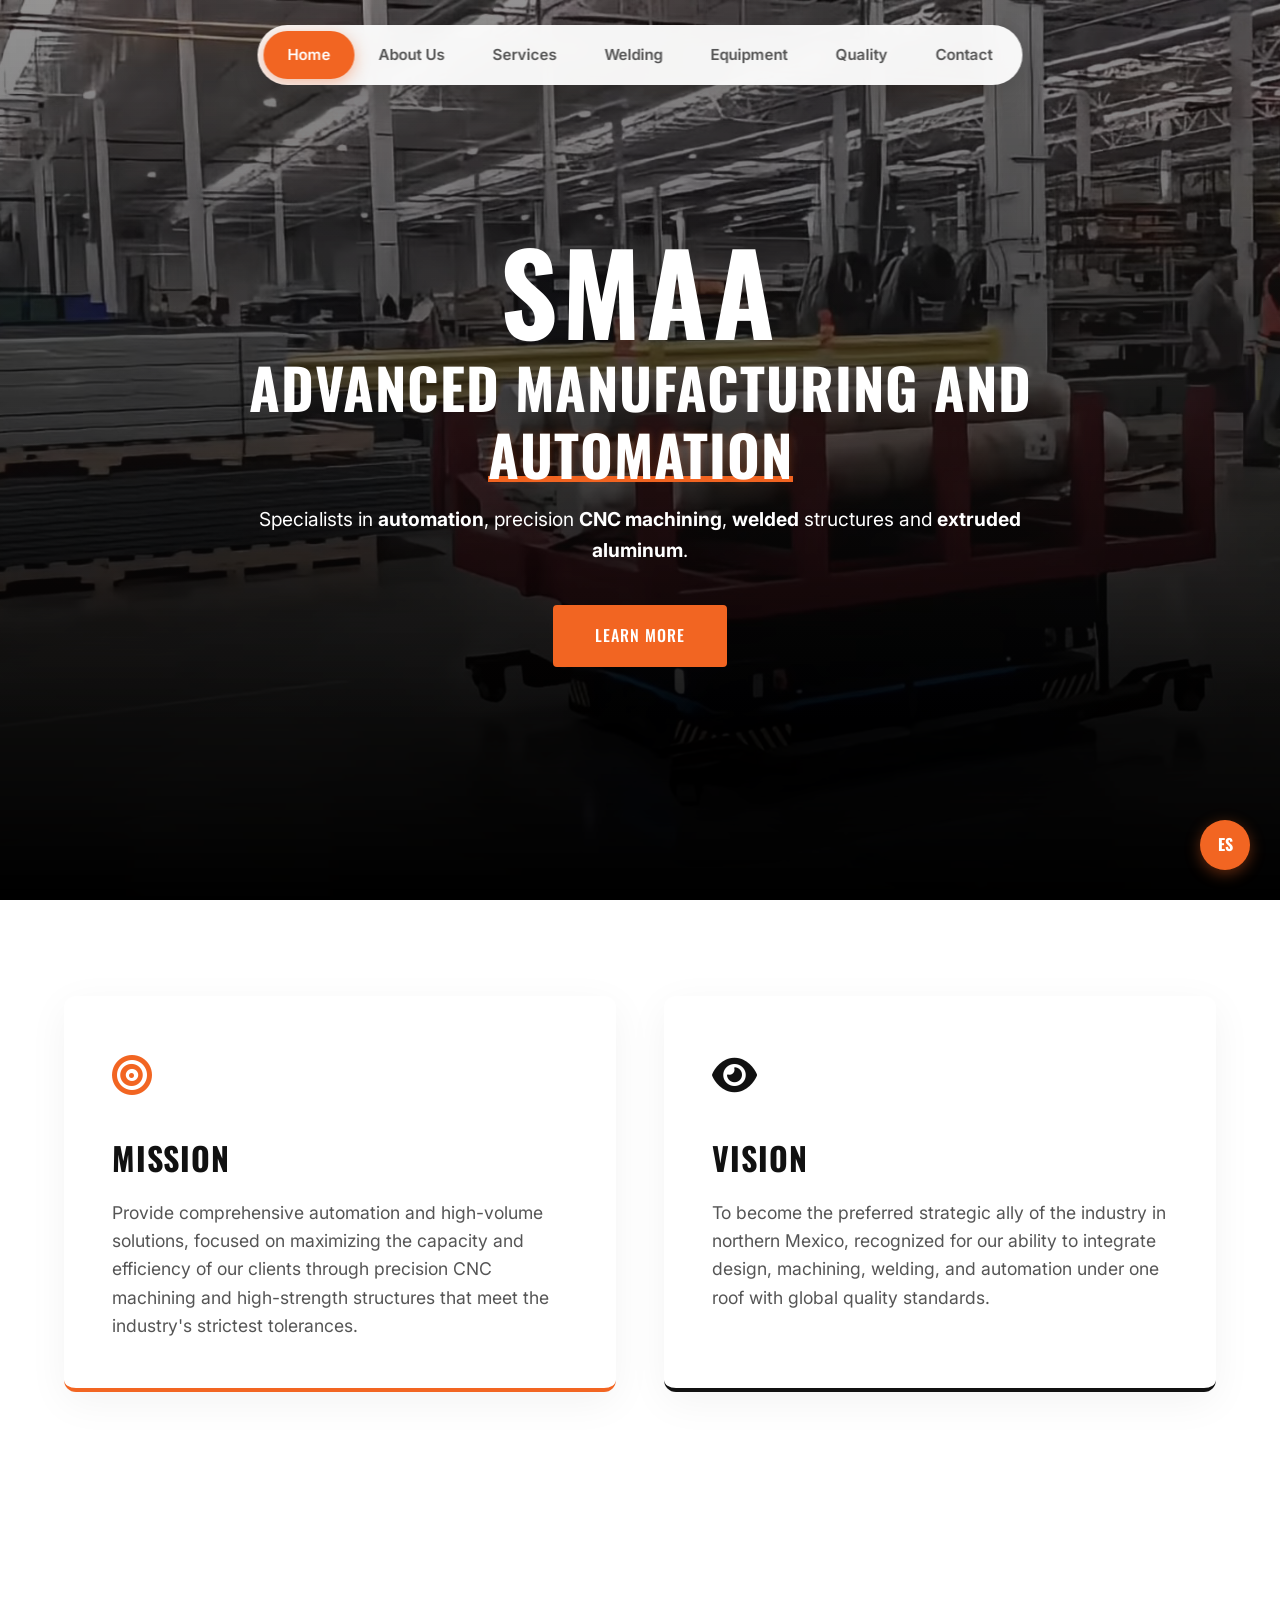
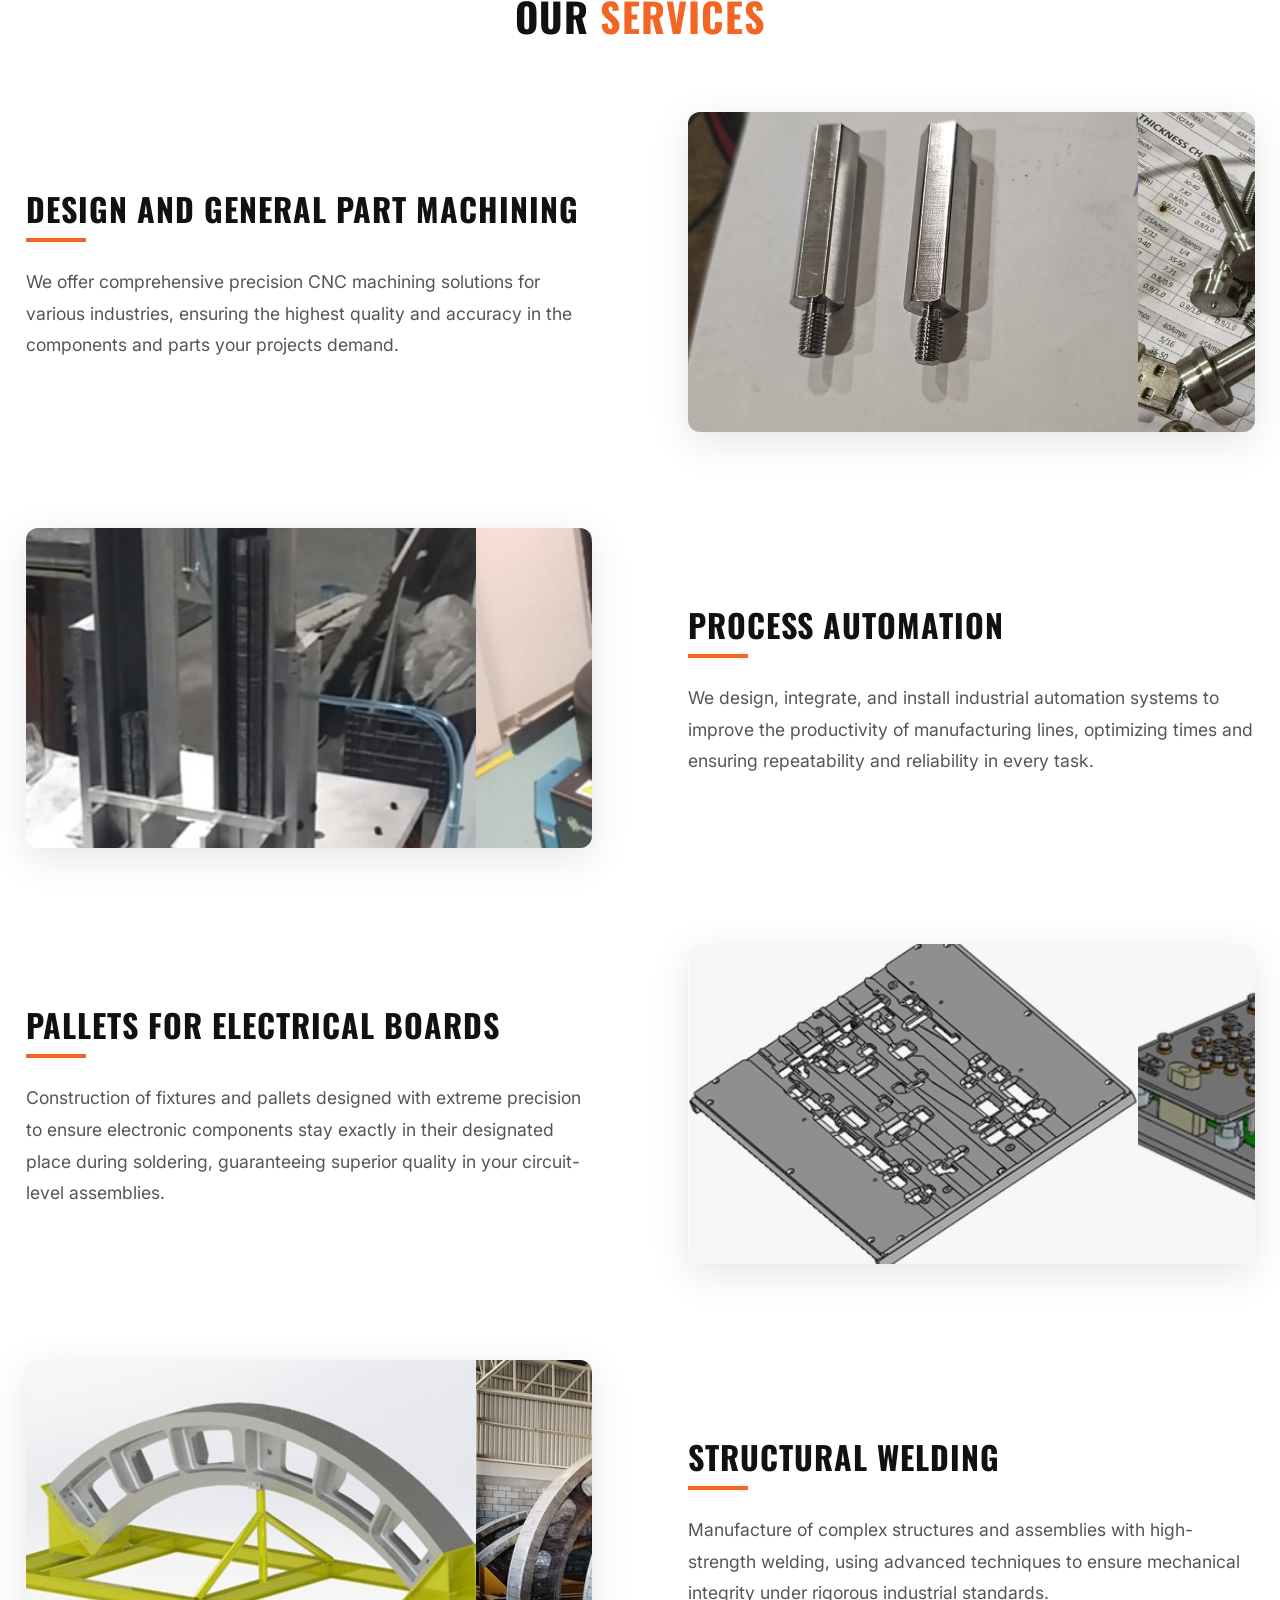
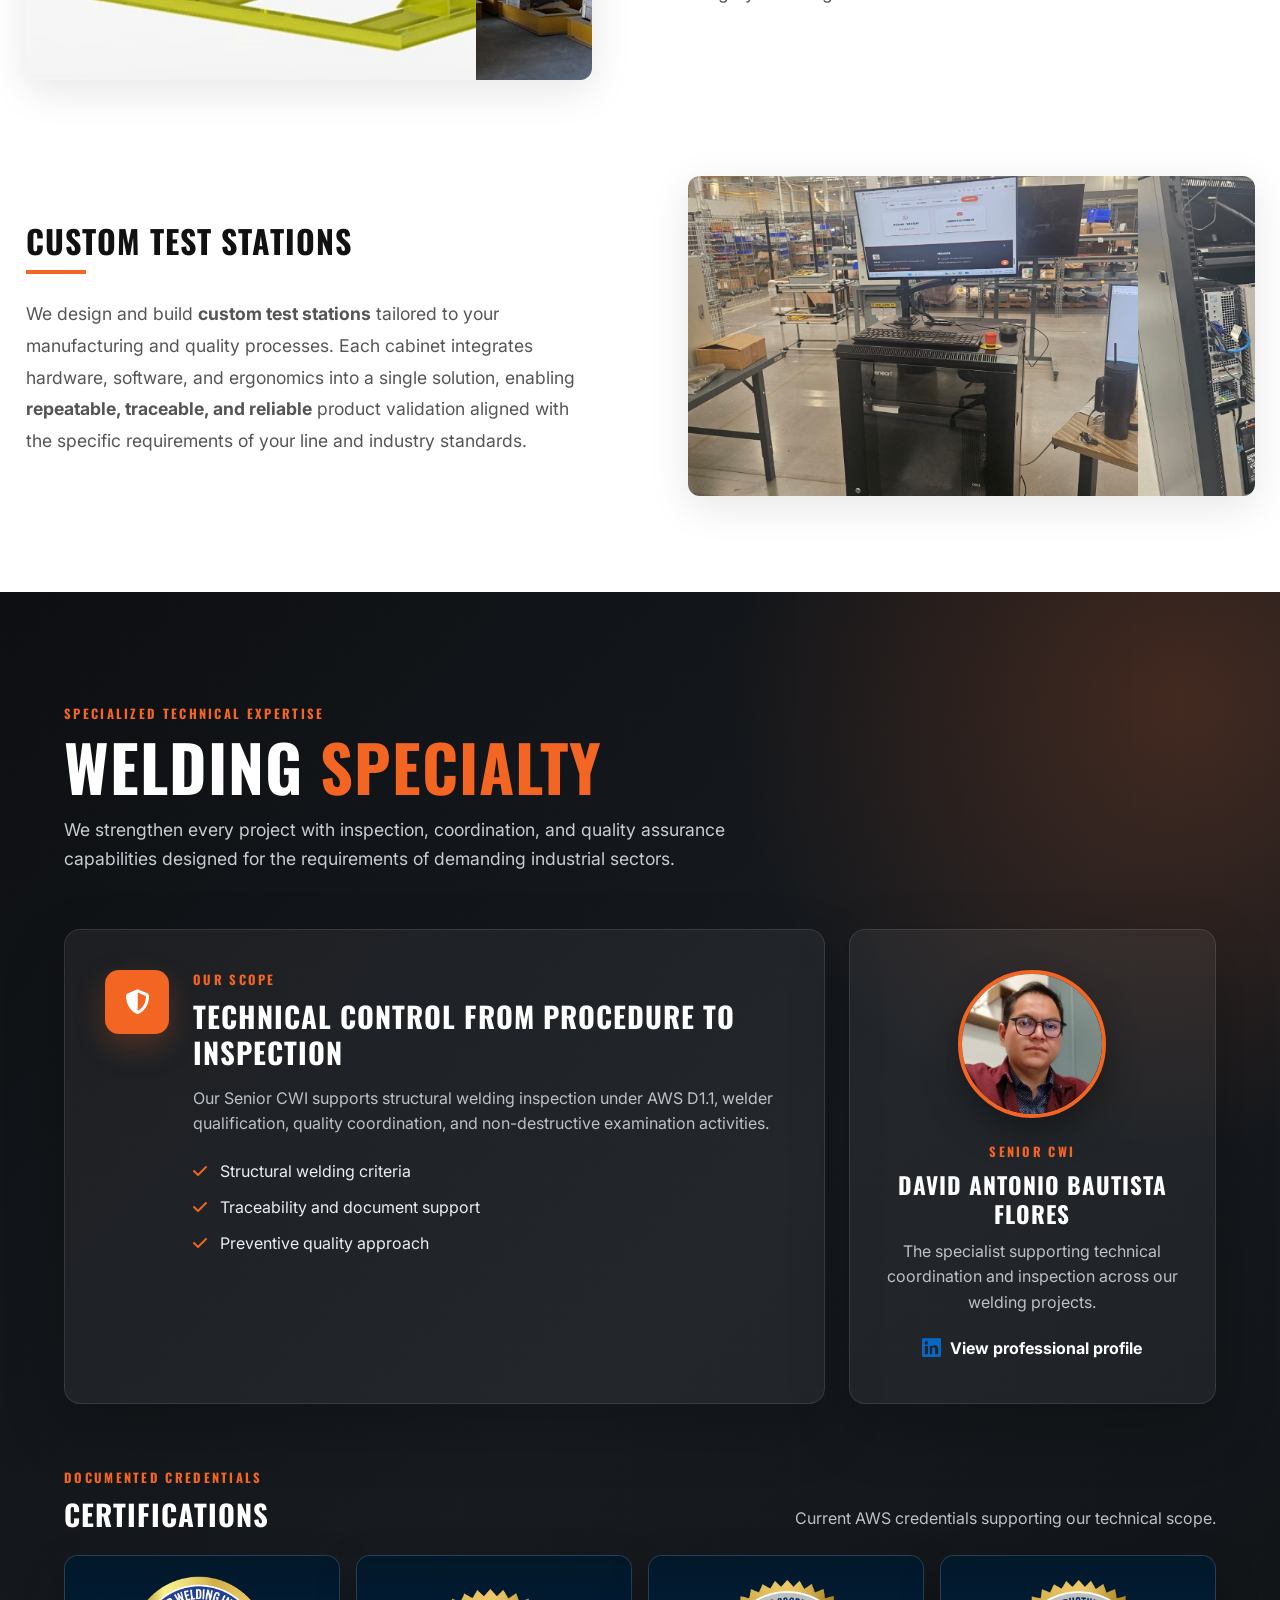
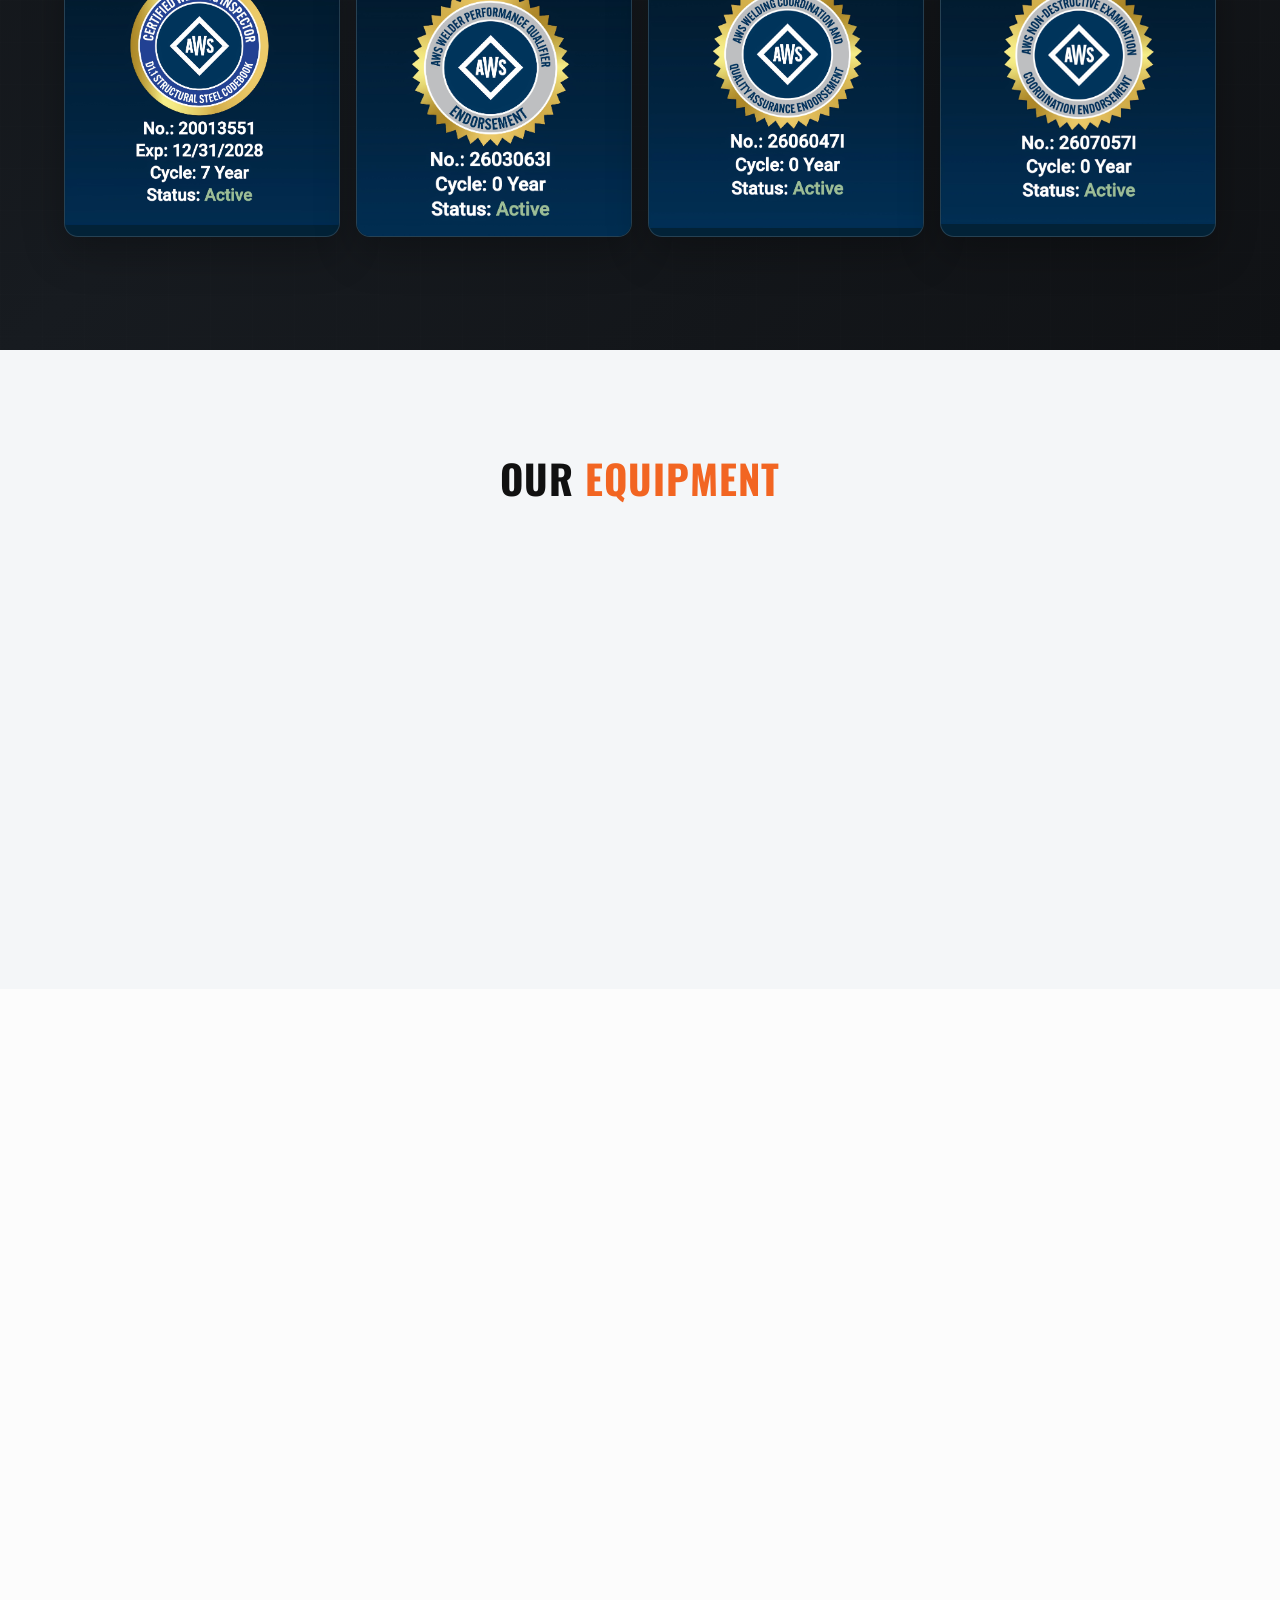
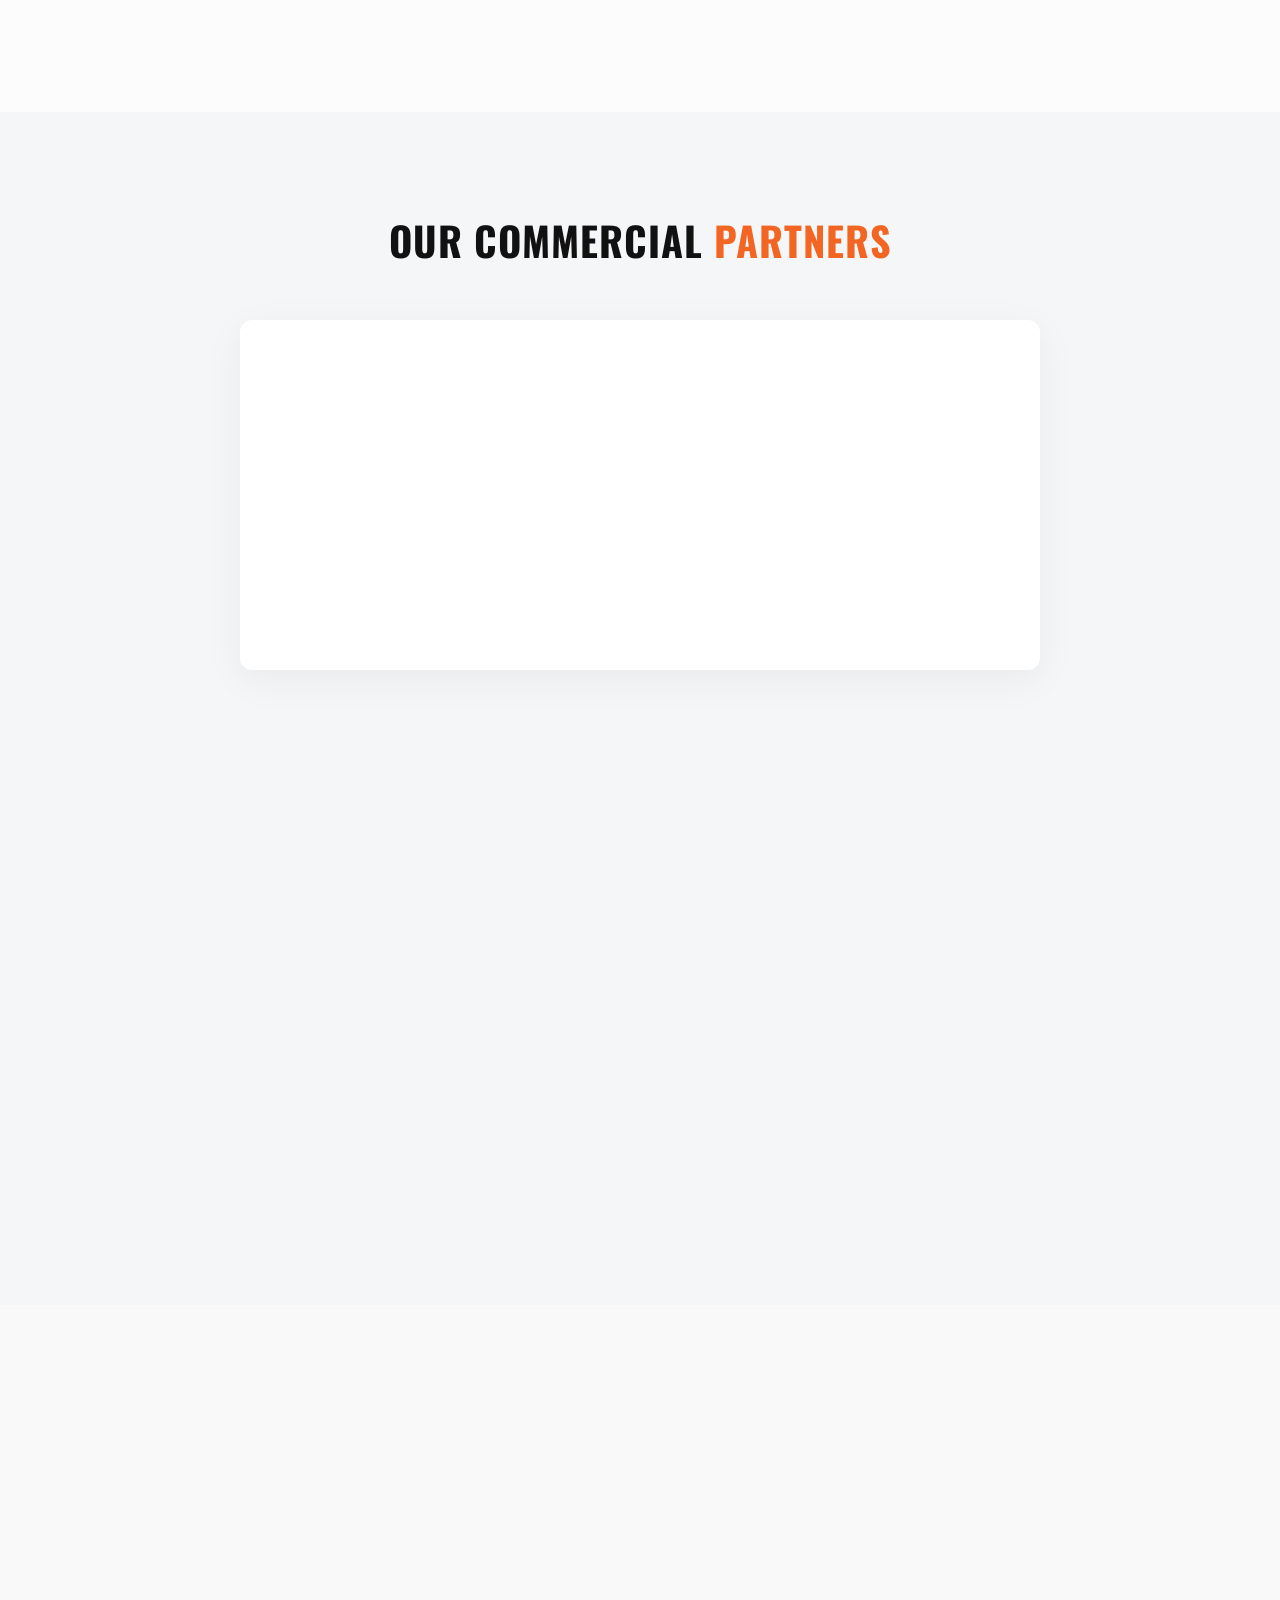
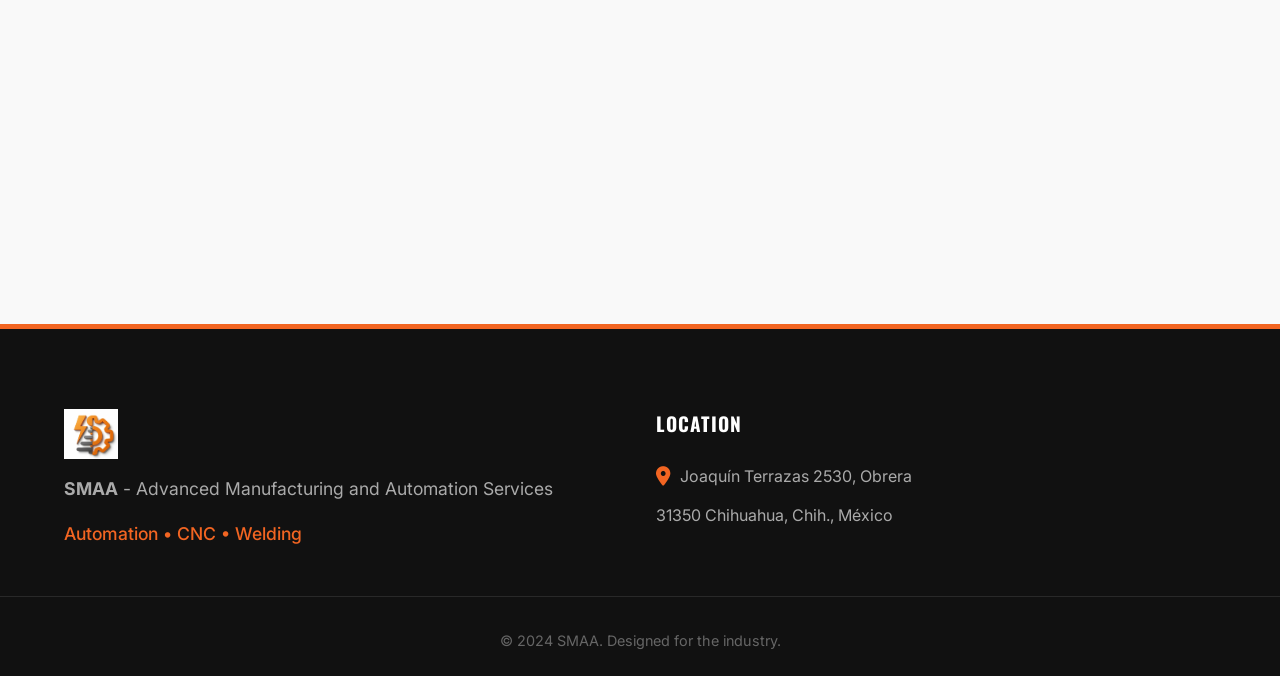
==== commit ac1d500e: "Add welding specialty and AWS credentials" ====
--- a/index-en.html
+++ b/index-en.html
@@ -12,10 +12,10 @@
     <!-- Google Fonts for modern typography -->
     <link rel="preconnect" href="https://fonts.googleapis.com">
     <link rel="preconnect" href="https://fonts.gstatic.com" crossorigin>
-    <link href="https://fonts.googleapis.com/css2?family=Inter:wght@400;500;700&family=Oswald:wght@500;700&display=swap"
+    <link href="https://fonts.googleapis.com/css2?family=Inter:wght@400;500;700&amp;family=Oswald:wght@500;700&amp;display=swap"
         rel="stylesheet">
     <!-- Main Stylesheet -->
-    <link rel="stylesheet" href="styles.css?v=1.3">
+    <link rel="stylesheet" href="styles.css?v=1.4">
     <!-- Font Awesome for icons -->
     <link rel="stylesheet" href="https://cdnjs.cloudflare.com/ajax/libs/font-awesome/6.4.0/css/all.min.css">
     <!-- Extra sections -->
@@ -35,6 +35,7 @@
                 <li><a href="#inicio" class="nav-item active">Home</a></li>
                 <li><a href="#nosotros" class="nav-item">About Us</a></li>
                 <li><a href="#servicios" class="nav-item">Services</a></li>
+                <li><a href="#soldadura" class="nav-item">Welding</a></li>
                 <li><a href="#maquinaria" class="nav-item">Equipment</a></li>
                 <li><a href="#calidad" class="nav-item">Quality</a></li>
                 <li><a href="#contacto" class="nav-item">Contact</a></li>
@@ -73,8 +74,6 @@
                     </div>
                 </div>
             </div>
-        </section>
-
         </section>
 
         <!-- Servicios -->
@@ -181,7 +180,6 @@
                             <img src="images/s4.jpeg" alt="Soldadura">
                             <img src="images/s5.jpeg" alt="Soldadura">
                             <img src="images/s6.jpeg" alt="Soldadura">
-                            <img src="images/s7.jpeg" alt="Soldadura">
                             <img src="images/s8.jpeg" alt="Soldadura">
                             <!-- Duplicate -->
                             <img src="images/s1.jpeg" alt="Soldadura">
@@ -190,7 +188,6 @@
                             <img src="images/s4.jpeg" alt="Soldadura">
                             <img src="images/s5.jpeg" alt="Soldadura">
                             <img src="images/s6.jpeg" alt="Soldadura">
-                            <img src="images/s7.jpeg" alt="Soldadura">
                             <img src="images/s8.jpeg" alt="Soldadura">
                         </div>
                     </div>
@@ -213,6 +210,80 @@
                             <img src="images/so3.jpg" alt="Custom Test Station">
                         </div>
                     </div>
+                </div>
+            </div>
+        </section>
+
+        <!-- Welding Specialty -->
+        <section id="soldadura" class="welding-specialty">
+            <div class="container">
+                <div class="welding-heading animate-on-scroll">
+                    <span class="section-kicker">Specialized technical expertise</span>
+                    <h2>Welding <span class="highlight-orange">Specialty</span></h2>
+                    <p>We strengthen every project with inspection, coordination, and quality assurance capabilities
+                        designed for the requirements of demanding industrial sectors.</p>
+                </div>
+
+                <div class="welding-overview">
+                    <div class="welding-scope animate-on-scroll">
+                        <div class="scope-icon" aria-hidden="true"><i class="fa-solid fa-shield-halved"></i></div>
+                        <div>
+                            <span class="scope-label">Our scope</span>
+                            <h3>Technical control from procedure to inspection</h3>
+                            <p>Our Senior CWI supports structural welding inspection under AWS D1.1, welder
+                                qualification, quality coordination, and non-destructive examination activities.</p>
+                            <ul class="scope-points">
+                                <li><i class="fa-solid fa-check"></i> Structural welding criteria</li>
+                                <li><i class="fa-solid fa-check"></i> Traceability and document support</li>
+                                <li><i class="fa-solid fa-check"></i> Preventive quality approach</li>
+                            </ul>
+                        </div>
+                    </div>
+
+                    <article class="cwi-profile animate-on-scroll">
+                        <div class="cwi-avatar">
+                            <img src="images/team/david-bautista.jpeg"
+                                alt="David Antonio Bautista Flores, Senior CWI">
+                        </div>
+                        <div class="cwi-profile-copy">
+                            <span class="cwi-role">Senior CWI</span>
+                            <h3>David Antonio Bautista Flores</h3>
+                            <p>The specialist supporting technical coordination and inspection across our welding
+                                projects.</p>
+                            <a href="https://mx.linkedin.com/in/david-antonio-bautista-flores-443b2b122"
+                                target="_blank" rel="noopener noreferrer" class="linkedin-link"
+                                aria-label="View David Antonio Bautista Flores on LinkedIn">
+                                <i class="fa-brands fa-linkedin"></i> View professional profile
+                            </a>
+                        </div>
+                    </article>
+                </div>
+
+                <div class="certificates-heading animate-on-scroll">
+                    <div>
+                        <span class="scope-label">Documented credentials</span>
+                        <h3>Certifications</h3>
+                    </div>
+                    <p>Current AWS credentials supporting our technical scope.</p>
+                </div>
+
+                <div class="certificates-grid" aria-label="Four current AWS certifications">
+                    <figure class="certificate-card animate-on-scroll">
+                        <img src="images/certifications/aws-cwi-d11.jpeg"
+                            alt="AWS Certified Welding Inspector with D1.1 Structural Steel Codebook, credential 20013551">
+                    </figure>
+                    <figure class="certificate-card animate-on-scroll">
+                        <img src="images/certifications/aws-welder-performance.jpeg"
+                            alt="AWS Welder Performance Qualifier Endorsement, credential 26030631">
+                    </figure>
+                    <figure class="certificate-card animate-on-scroll">
+                        <img src="images/certifications/aws-welding-quality.jpeg"
+                            alt="AWS Welding Coordination and Quality Assurance Endorsement, credential 26060471">
+                    </figure>
+                    <figure class="certificate-card animate-on-scroll">
+                        <img src="images/certifications/aws-nde-coordination.jpeg"
+                            alt="AWS Non-Destructive Examination Coordination Endorsement, credential 26070571">
+                    </figure>
                 </div>
             </div>
         </section>
@@ -355,4 +426,4 @@
     <script src="script.js"></script>
 </body>
 
-</html>+</html>
--- a/styles.css
+++ b/styles.css
@@ -468,6 +468,217 @@
     object-position: center;
     flex-shrink: 0;
     display: block;
+}
+
+/* Welding Specialty */
+.welding-specialty {
+    position: relative;
+    padding: 7rem 0;
+    overflow: hidden;
+    color: var(--smaa-white);
+    background:
+        radial-gradient(circle at 92% 8%, rgba(242, 101, 34, 0.2), transparent 28rem),
+        linear-gradient(135deg, #0d0f12 0%, #171b20 52%, #101215 100%);
+}
+
+.welding-specialty::before {
+    content: '';
+    position: absolute;
+    inset: 0;
+    opacity: 0.2;
+    pointer-events: none;
+    background-image: linear-gradient(rgba(255, 255, 255, 0.035) 1px, transparent 1px),
+        linear-gradient(90deg, rgba(255, 255, 255, 0.035) 1px, transparent 1px);
+    background-size: 42px 42px;
+}
+
+.welding-specialty .container {
+    position: relative;
+    z-index: 1;
+}
+
+.welding-heading {
+    max-width: 820px;
+    margin-bottom: 3.5rem;
+}
+
+.section-kicker,
+.scope-label,
+.cwi-role {
+    display: block;
+    color: var(--smaa-orange);
+    font-family: 'Oswald', sans-serif;
+    font-size: 0.8rem;
+    font-weight: 700;
+    letter-spacing: 0.18em;
+    text-transform: uppercase;
+}
+
+.welding-heading h2 {
+    margin: 0.55rem 0 1rem;
+    font-size: clamp(2.5rem, 5vw, 4.5rem);
+    line-height: 1.05;
+}
+
+.welding-heading p {
+    max-width: 720px;
+    color: #c9cdd2;
+    font-size: 1.1rem;
+}
+
+.welding-overview {
+    display: grid;
+    grid-template-columns: minmax(0, 1.35fr) minmax(320px, 0.65fr);
+    gap: 1.5rem;
+    align-items: stretch;
+}
+
+.welding-scope,
+.cwi-profile {
+    border: 1px solid rgba(255, 255, 255, 0.1);
+    border-radius: 16px;
+    background: rgba(255, 255, 255, 0.055);
+    box-shadow: 0 24px 60px rgba(0, 0, 0, 0.22);
+}
+
+.welding-scope {
+    display: grid;
+    grid-template-columns: auto 1fr;
+    gap: 1.5rem;
+    padding: 2.5rem;
+}
+
+.scope-icon {
+    display: grid;
+    width: 64px;
+    height: 64px;
+    place-items: center;
+    border-radius: 14px;
+    background: var(--smaa-orange);
+    color: #fff;
+    font-size: 1.55rem;
+    box-shadow: 0 12px 30px rgba(242, 101, 34, 0.25);
+}
+
+.welding-scope h3,
+.certificates-heading h3 {
+    margin: 0.45rem 0 1rem;
+    font-size: 1.8rem;
+    line-height: 1.25;
+}
+
+.welding-scope p,
+.cwi-profile p,
+.certificates-heading p {
+    color: #bdc2c8;
+}
+
+.scope-points {
+    display: grid;
+    gap: 0.65rem;
+    margin-top: 1.4rem;
+    list-style: none;
+    color: #eceff2;
+}
+
+.scope-points i {
+    margin-right: 0.55rem;
+    color: var(--smaa-orange);
+}
+
+.cwi-profile {
+    display: flex;
+    flex-direction: column;
+    justify-content: center;
+    align-items: center;
+    padding: 2.5rem 2rem;
+    text-align: center;
+}
+
+.cwi-avatar {
+    width: 148px;
+    height: 148px;
+    margin-bottom: 1.5rem;
+    overflow: hidden;
+    border: 4px solid var(--smaa-orange);
+    border-radius: 50%;
+    background: linear-gradient(145deg, #343a41, #181b1f);
+    box-shadow: 0 16px 35px rgba(0, 0, 0, 0.35);
+}
+
+.cwi-avatar img {
+    display: block;
+    width: 100%;
+    height: 100%;
+    object-fit: cover;
+    object-position: center 32%;
+    transform: scale(1.42);
+}
+
+.cwi-profile h3 {
+    margin: 0.45rem 0 0.7rem;
+    font-size: 1.45rem;
+    line-height: 1.25;
+}
+
+.linkedin-link {
+    display: inline-flex;
+    align-items: center;
+    gap: 0.55rem;
+    margin-top: 1.25rem;
+    color: #fff;
+    font-weight: 700;
+    text-decoration: none;
+    transition: var(--transition);
+}
+
+.linkedin-link i {
+    color: #0a66c2;
+    font-size: 1.35rem;
+}
+
+.linkedin-link:hover {
+    color: var(--smaa-orange);
+    transform: translateY(-2px);
+}
+
+.certificates-heading {
+    display: flex;
+    align-items: flex-end;
+    justify-content: space-between;
+    gap: 2rem;
+    margin: 4rem 0 1.5rem;
+}
+
+.certificates-heading h3 {
+    margin-bottom: 0;
+}
+
+.certificates-grid {
+    display: grid;
+    grid-template-columns: repeat(4, minmax(0, 1fr));
+    gap: 1rem;
+}
+
+.certificate-card {
+    overflow: hidden;
+    border: 1px solid rgba(255, 255, 255, 0.14);
+    border-radius: 14px;
+    background: #022237;
+    box-shadow: 0 16px 40px rgba(0, 0, 0, 0.28);
+    transition: var(--transition);
+}
+
+.certificate-card:hover {
+    border-color: var(--smaa-orange);
+    transform: translateY(-5px);
+    box-shadow: 0 22px 48px rgba(242, 101, 34, 0.14);
+}
+
+.certificate-card img {
+    display: block;
+    width: 100%;
+    height: auto;
 }
 
 /* Machine Park (New Section) */
@@ -926,6 +1137,25 @@
         min-width: 300px;
     }
 
+    .welding-overview {
+        grid-template-columns: 1fr;
+    }
+
+    .cwi-profile {
+        flex-direction: row;
+        gap: 2rem;
+        text-align: left;
+    }
+
+    .cwi-avatar {
+        flex: 0 0 148px;
+        margin-bottom: 0;
+    }
+
+    .certificates-grid {
+        grid-template-columns: repeat(2, minmax(0, 1fr));
+    }
+
     .hero-title {
         font-size: 3rem;
     }
@@ -971,6 +1201,38 @@
 
     .service-gallery {
         height: 220px;
+    }
+
+    .welding-specialty {
+        padding: 5rem 0;
+    }
+
+    .welding-heading {
+        margin-bottom: 2.5rem;
+    }
+
+    .welding-scope {
+        grid-template-columns: 1fr;
+        padding: 2rem 1.5rem;
+    }
+
+    .cwi-profile {
+        flex-direction: column;
+        padding: 2rem 1.5rem;
+        text-align: center;
+    }
+
+    .certificates-heading {
+        display: block;
+        margin-top: 3rem;
+    }
+
+    .certificates-heading p {
+        margin-top: 0.5rem;
+    }
+
+    .certificates-grid {
+        grid-template-columns: 1fr;
     }
 
     .machines-grid {
@@ -1016,4 +1278,4 @@
 .card:nth-child(5), .machine-card:nth-child(5), .client-logo-wrapper:nth-child(5) { transition-delay: 0.5s; }
 .card:nth-child(6), .machine-card:nth-child(6), .client-logo-wrapper:nth-child(6) { transition-delay: 0.6s; }
 .card:nth-child(7), .client-logo-wrapper:nth-child(7) { transition-delay: 0.7s; }
-.card:nth-child(8), .client-logo-wrapper:nth-child(8) { transition-delay: 0.8s; }+.card:nth-child(8), .client-logo-wrapper:nth-child(8) { transition-delay: 0.8s; }
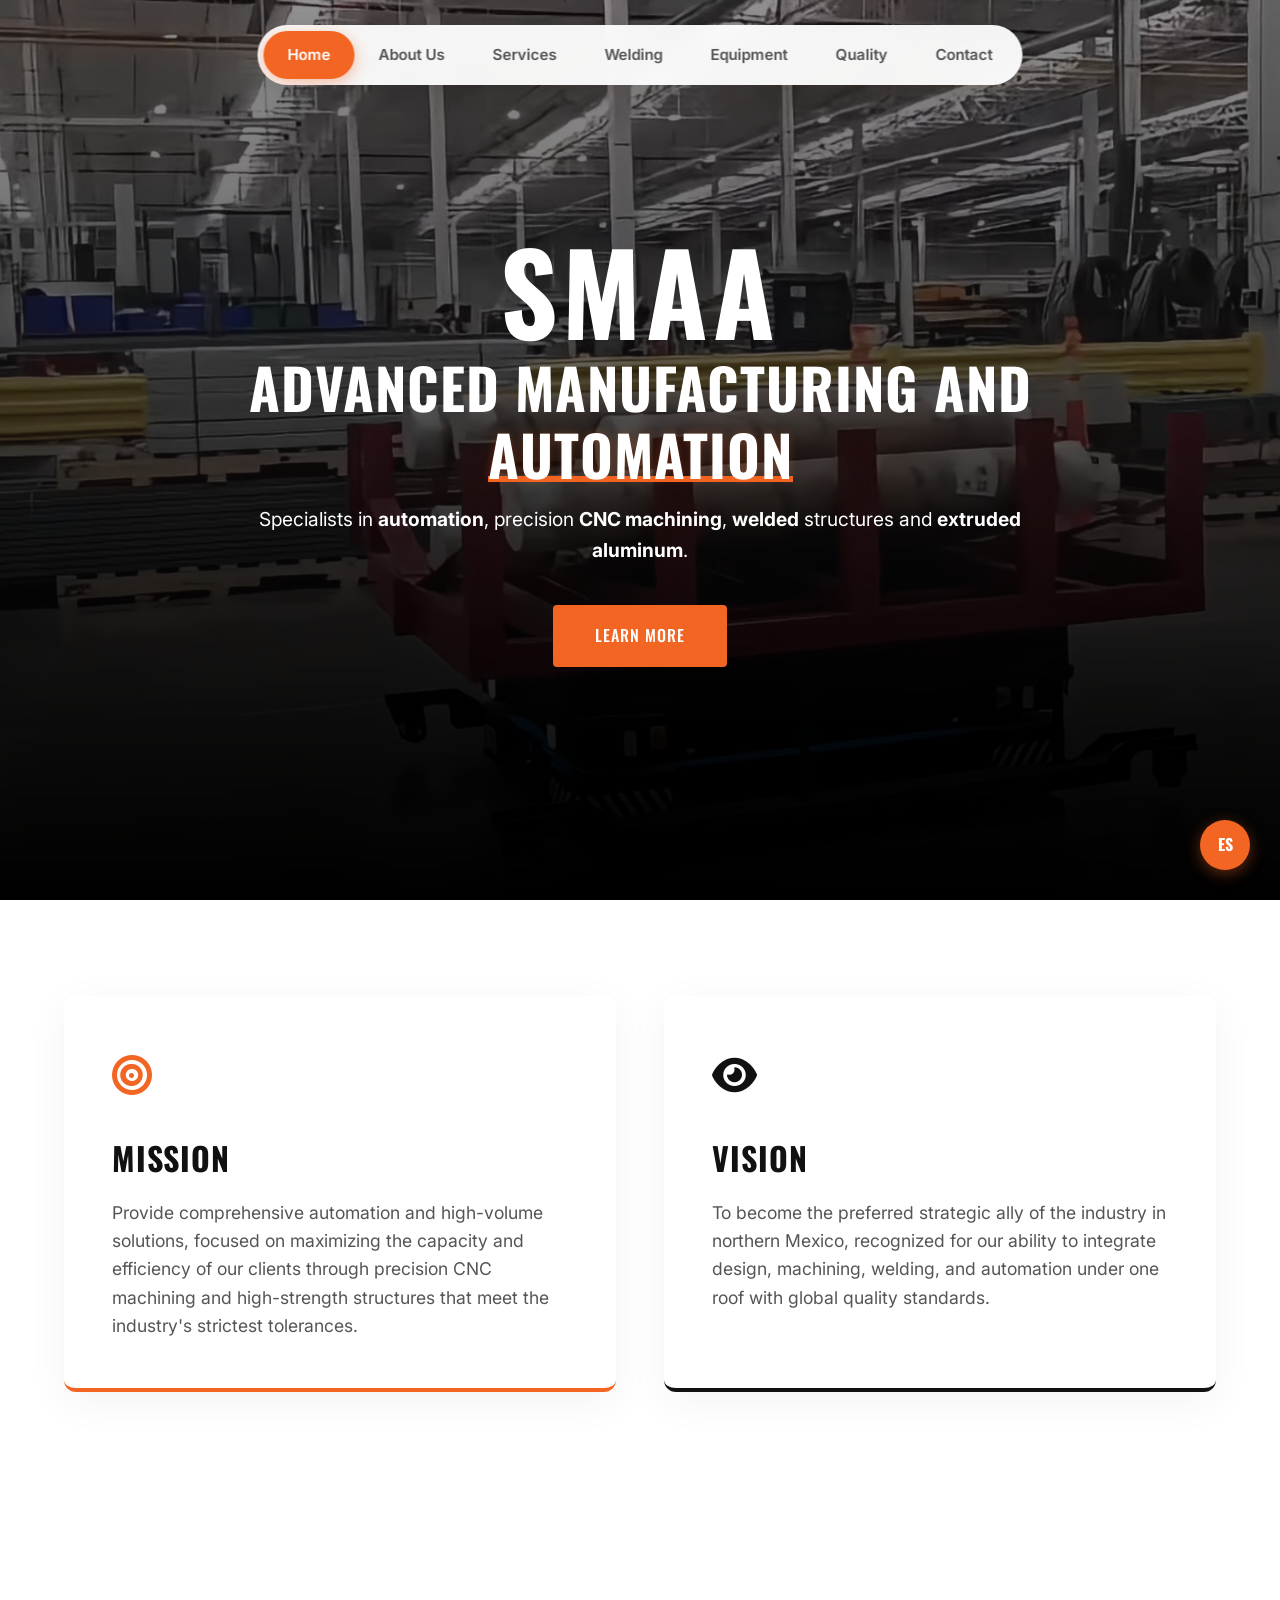
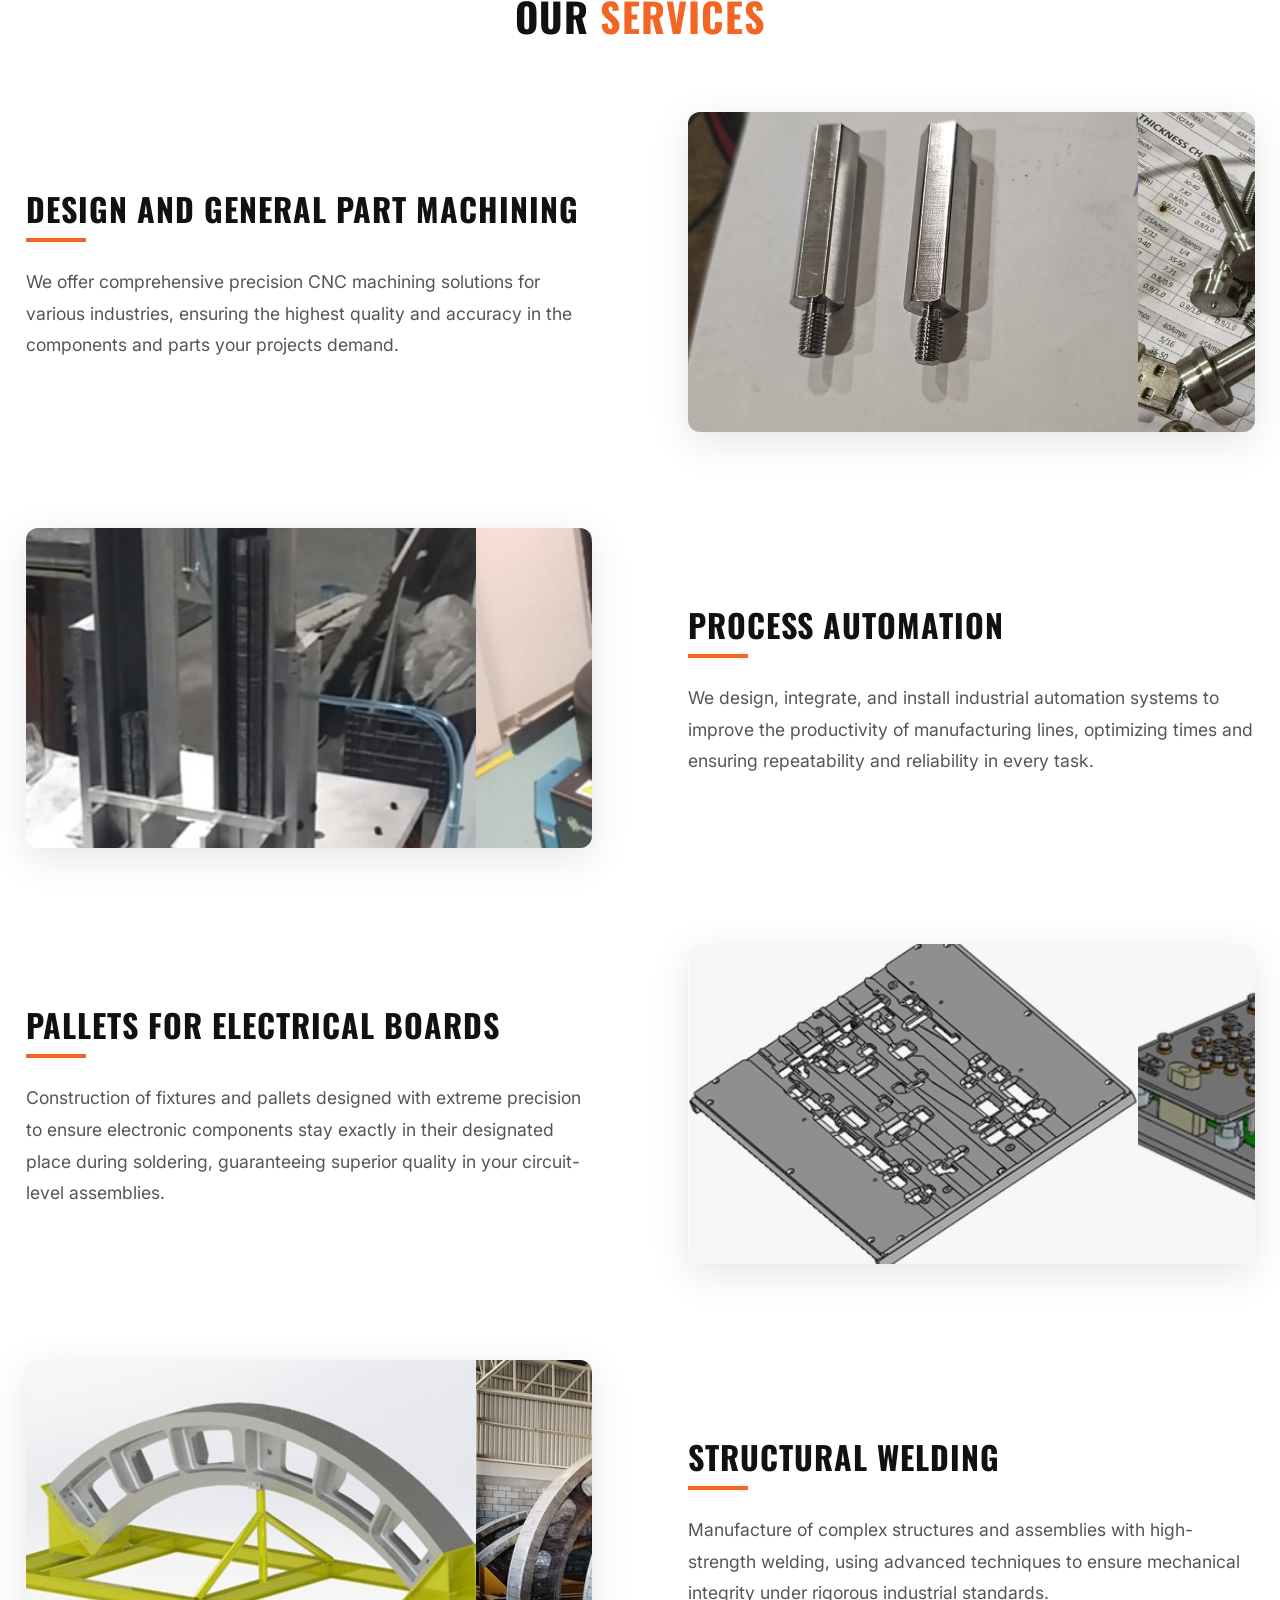
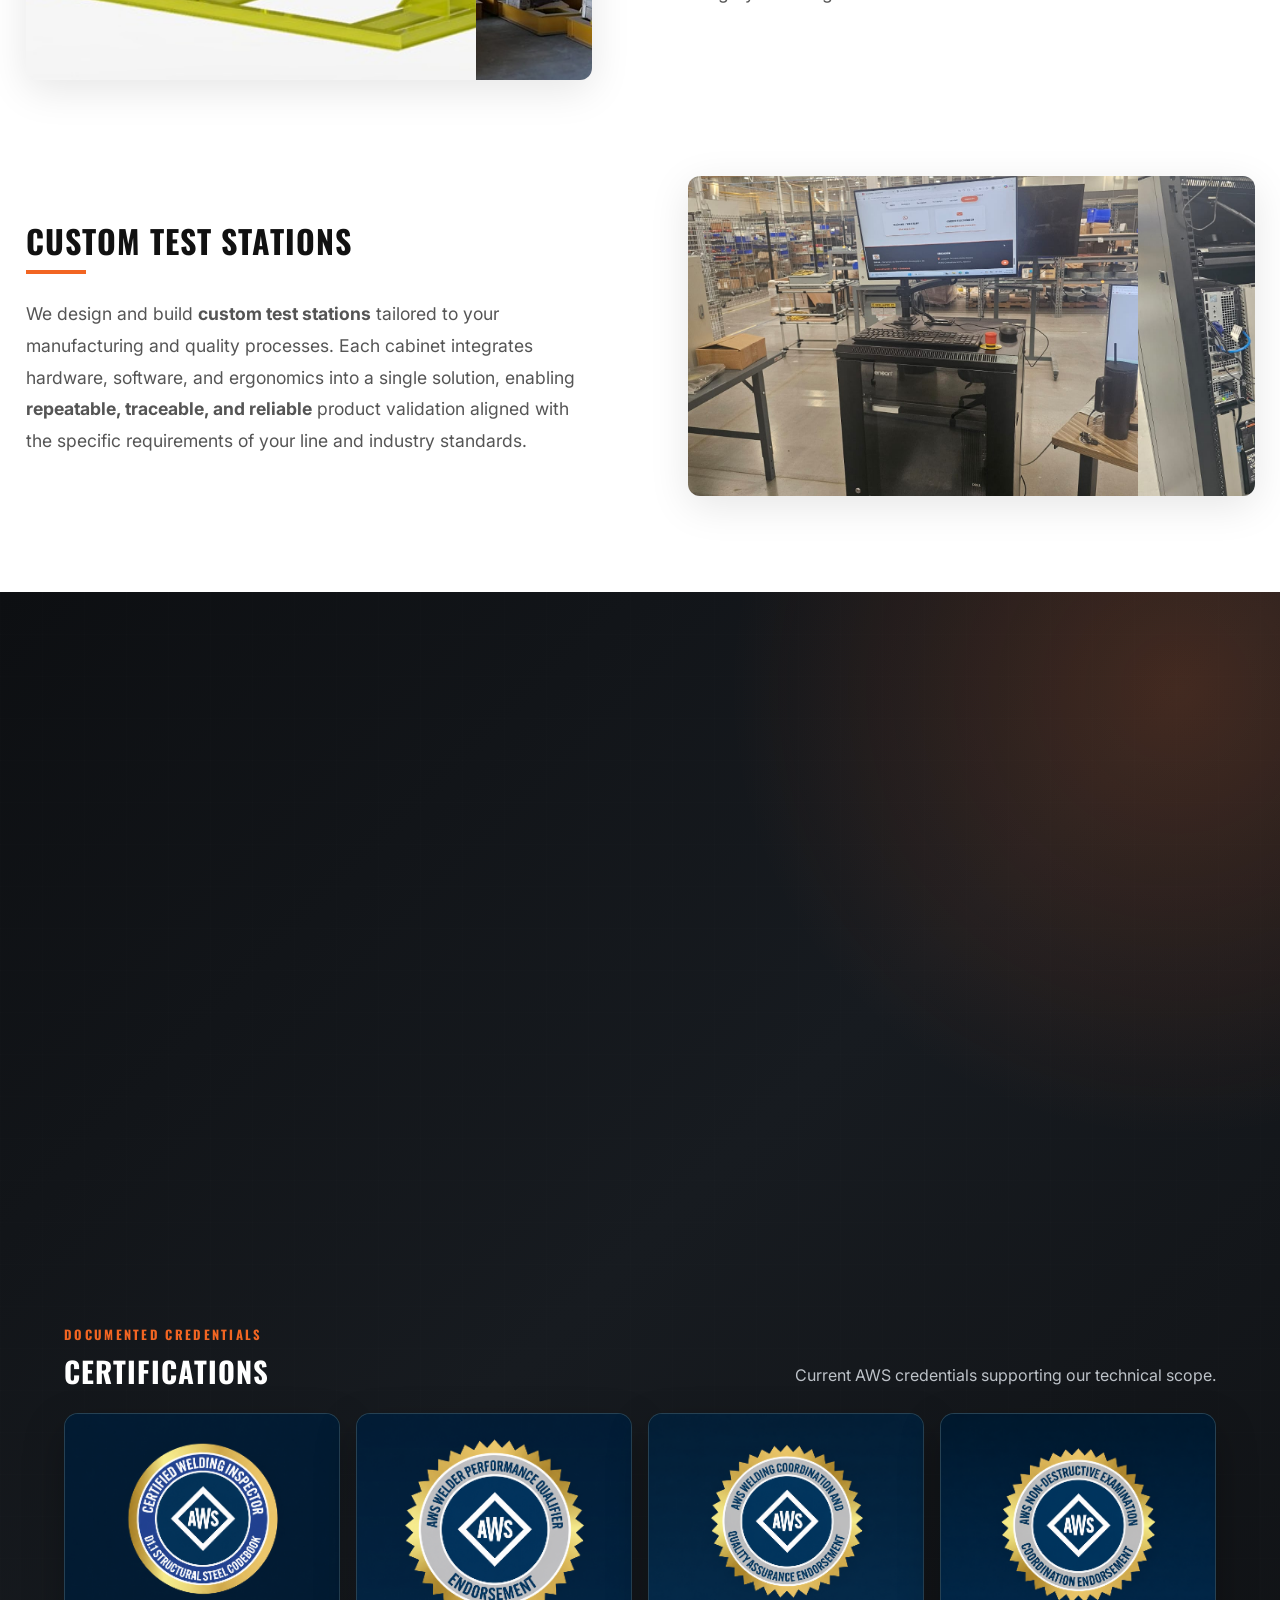
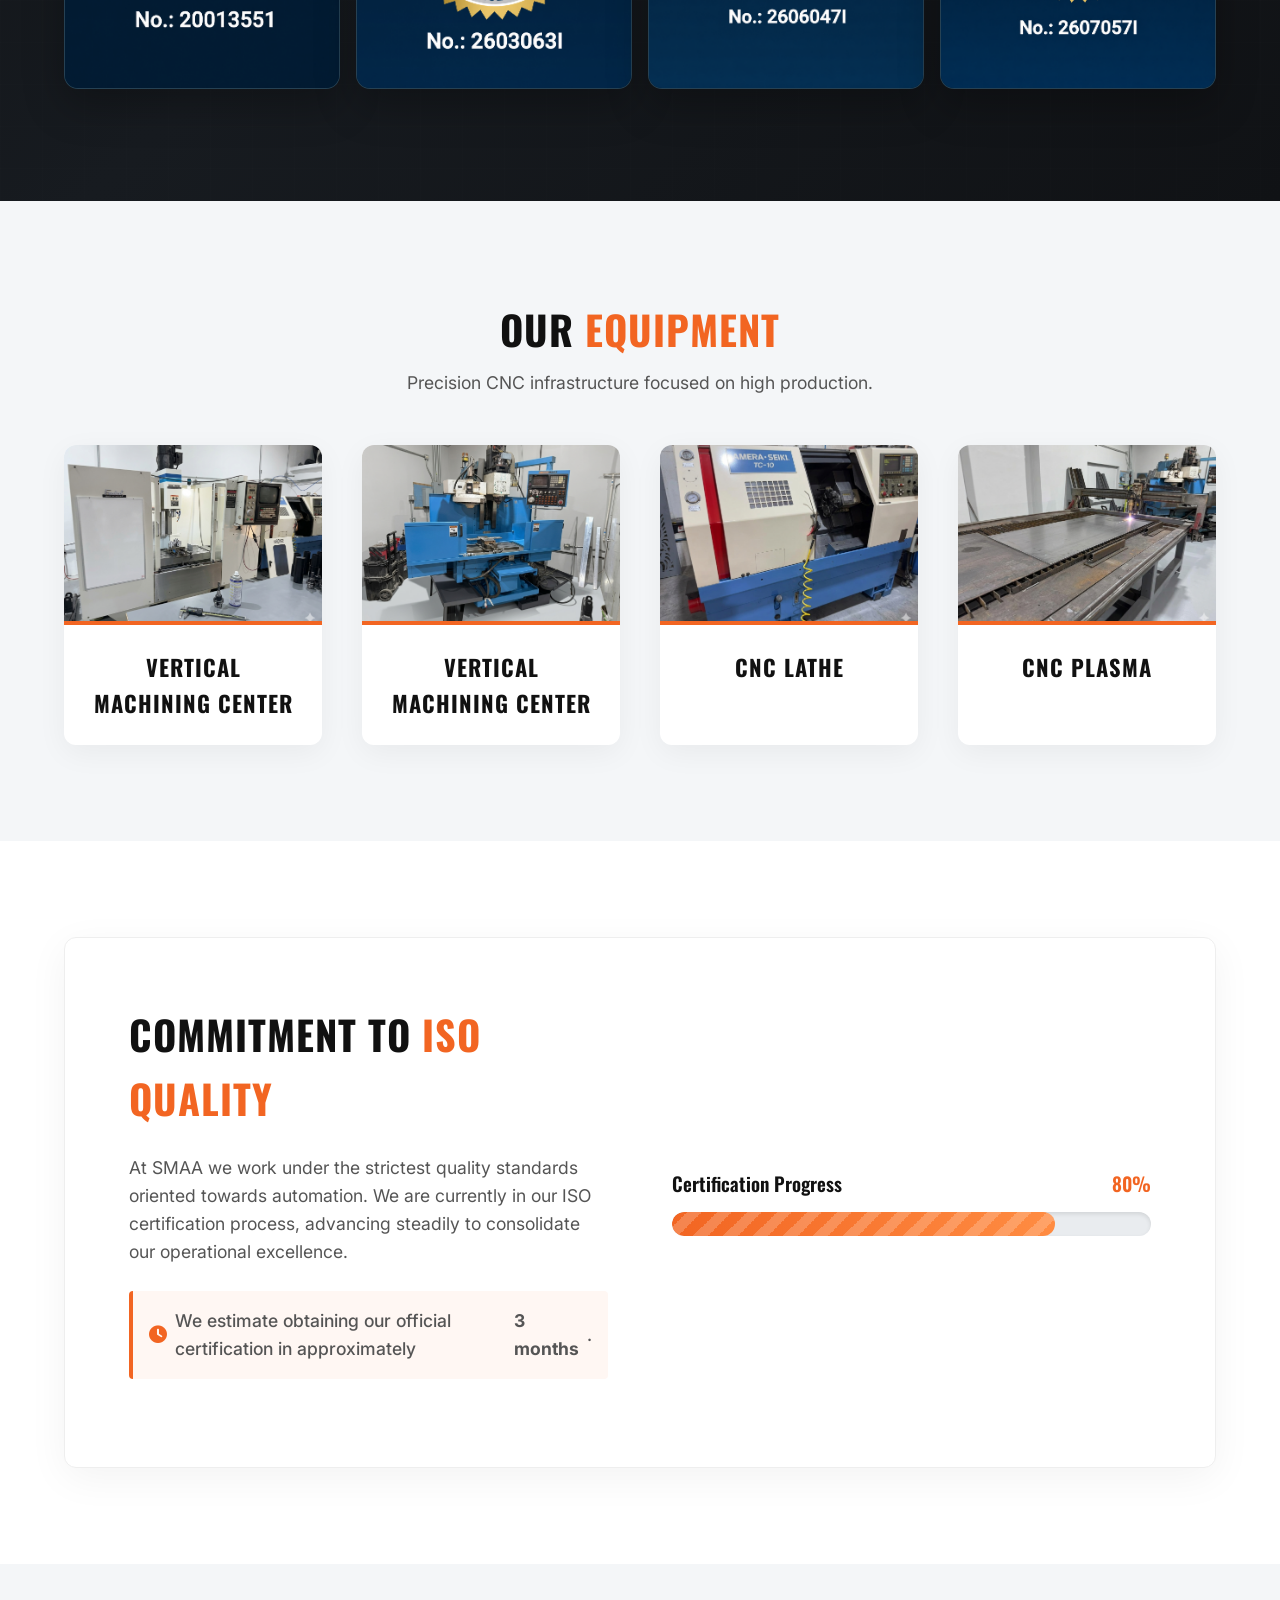
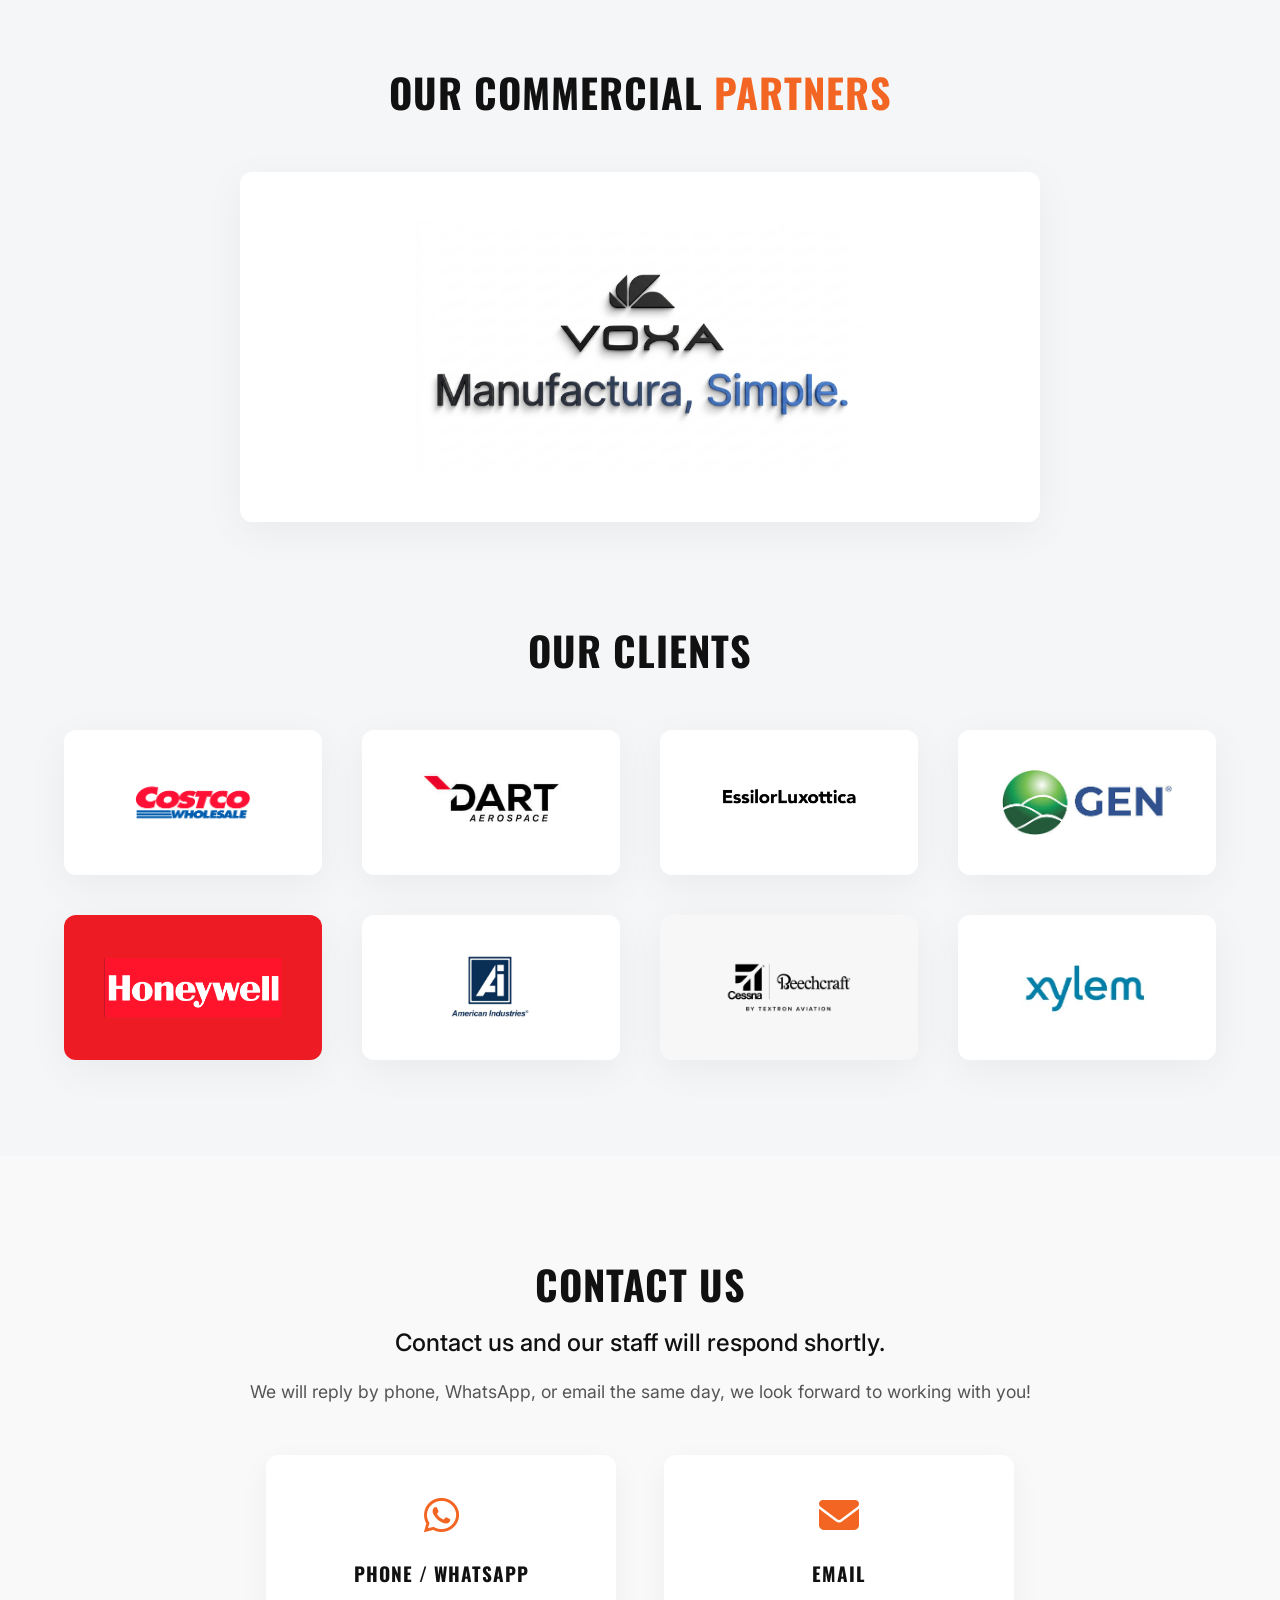
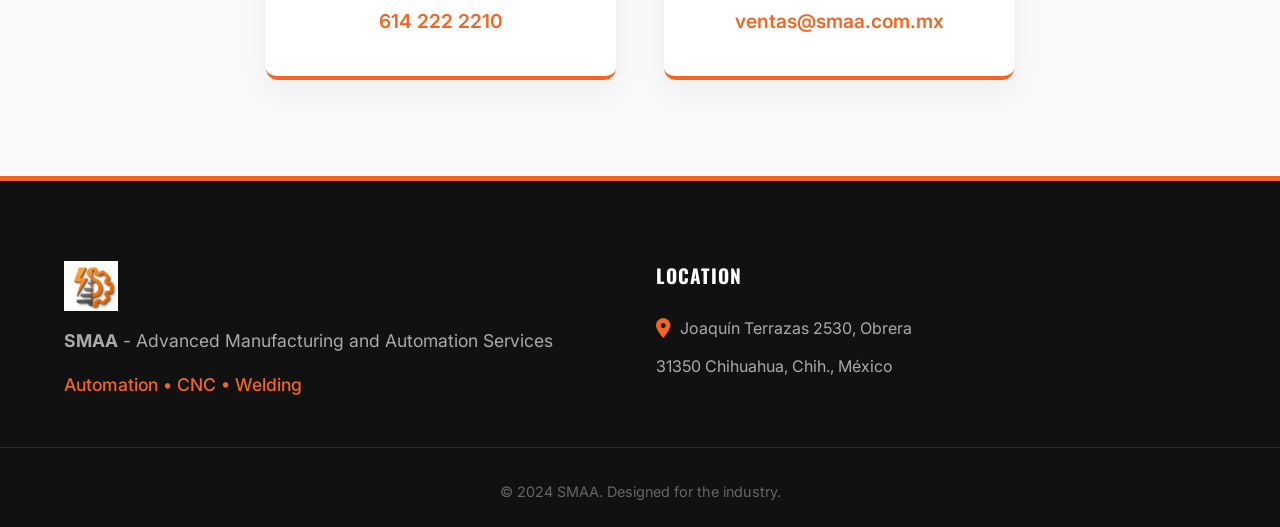
==== commit 419468bd: "Simplifica certificaciones de soldadura" ====
--- a/index-en.html
+++ b/index-en.html
@@ -230,8 +230,8 @@
                         <div>
                             <span class="scope-label">Our scope</span>
                             <h3>Technical control from procedure to inspection</h3>
-                            <p>Our Senior CWI supports structural welding inspection under AWS D1.1, welder
-                                qualification, quality coordination, and non-destructive examination activities.</p>
+                            <p>Our scope covers structural welding inspection under AWS D1.1, welder qualification,
+                                quality coordination, and non-destructive examination activities.</p>
                             <ul class="scope-points">
                                 <li><i class="fa-solid fa-check"></i> Structural welding criteria</li>
                                 <li><i class="fa-solid fa-check"></i> Traceability and document support</li>
@@ -240,23 +240,6 @@
                         </div>
                     </div>
 
-                    <article class="cwi-profile animate-on-scroll">
-                        <div class="cwi-avatar">
-                            <img src="images/team/david-bautista.jpeg"
-                                alt="David Antonio Bautista Flores, Senior CWI">
-                        </div>
-                        <div class="cwi-profile-copy">
-                            <span class="cwi-role">Senior CWI</span>
-                            <h3>David Antonio Bautista Flores</h3>
-                            <p>The specialist supporting technical coordination and inspection across our welding
-                                projects.</p>
-                            <a href="https://mx.linkedin.com/in/david-antonio-bautista-flores-443b2b122"
-                                target="_blank" rel="noopener noreferrer" class="linkedin-link"
-                                aria-label="View David Antonio Bautista Flores on LinkedIn">
-                                <i class="fa-brands fa-linkedin"></i> View professional profile
-                            </a>
-                        </div>
-                    </article>
                 </div>
 
                 <div class="certificates-heading animate-on-scroll">
@@ -269,19 +252,19 @@
 
                 <div class="certificates-grid" aria-label="Four current AWS certifications">
                     <figure class="certificate-card animate-on-scroll">
-                        <img src="images/certifications/aws-cwi-d11.jpeg"
+                        <img src="images/certifications/aws-cwi-d11-compact.png"
                             alt="AWS Certified Welding Inspector with D1.1 Structural Steel Codebook, credential 20013551">
                     </figure>
                     <figure class="certificate-card animate-on-scroll">
-                        <img src="images/certifications/aws-welder-performance.jpeg"
+                        <img src="images/certifications/aws-welder-performance-compact.png"
                             alt="AWS Welder Performance Qualifier Endorsement, credential 26030631">
                     </figure>
                     <figure class="certificate-card animate-on-scroll">
-                        <img src="images/certifications/aws-welding-quality.jpeg"
+                        <img src="images/certifications/aws-welding-quality-compact.png"
                             alt="AWS Welding Coordination and Quality Assurance Endorsement, credential 26060471">
                     </figure>
                     <figure class="certificate-card animate-on-scroll">
-                        <img src="images/certifications/aws-nde-coordination.jpeg"
+                        <img src="images/certifications/aws-nde-coordination-compact.png"
                             alt="AWS Non-Destructive Examination Coordination Endorsement, credential 26070571">
                     </figure>
                 </div>
--- a/styles.css
+++ b/styles.css
@@ -503,8 +503,7 @@
 }
 
 .section-kicker,
-.scope-label,
-.cwi-role {
+.scope-label {
     display: block;
     color: var(--smaa-orange);
     font-family: 'Oswald', sans-serif;
@@ -528,13 +527,12 @@
 
 .welding-overview {
     display: grid;
-    grid-template-columns: minmax(0, 1.35fr) minmax(320px, 0.65fr);
+    grid-template-columns: 1fr;
     gap: 1.5rem;
     align-items: stretch;
 }
 
-.welding-scope,
-.cwi-profile {
+.welding-scope {
     border: 1px solid rgba(255, 255, 255, 0.1);
     border-radius: 16px;
     background: rgba(255, 255, 255, 0.055);
@@ -568,7 +566,6 @@
 }
 
 .welding-scope p,
-.cwi-profile p,
 .certificates-heading p {
     color: #bdc2c8;
 }
@@ -584,62 +581,6 @@
 .scope-points i {
     margin-right: 0.55rem;
     color: var(--smaa-orange);
-}
-
-.cwi-profile {
-    display: flex;
-    flex-direction: column;
-    justify-content: center;
-    align-items: center;
-    padding: 2.5rem 2rem;
-    text-align: center;
-}
-
-.cwi-avatar {
-    width: 148px;
-    height: 148px;
-    margin-bottom: 1.5rem;
-    overflow: hidden;
-    border: 4px solid var(--smaa-orange);
-    border-radius: 50%;
-    background: linear-gradient(145deg, #343a41, #181b1f);
-    box-shadow: 0 16px 35px rgba(0, 0, 0, 0.35);
-}
-
-.cwi-avatar img {
-    display: block;
-    width: 100%;
-    height: 100%;
-    object-fit: cover;
-    object-position: center 32%;
-    transform: scale(1.42);
-}
-
-.cwi-profile h3 {
-    margin: 0.45rem 0 0.7rem;
-    font-size: 1.45rem;
-    line-height: 1.25;
-}
-
-.linkedin-link {
-    display: inline-flex;
-    align-items: center;
-    gap: 0.55rem;
-    margin-top: 1.25rem;
-    color: #fff;
-    font-weight: 700;
-    text-decoration: none;
-    transition: var(--transition);
-}
-
-.linkedin-link i {
-    color: #0a66c2;
-    font-size: 1.35rem;
-}
-
-.linkedin-link:hover {
-    color: var(--smaa-orange);
-    transform: translateY(-2px);
 }
 
 .certificates-heading {
@@ -1141,17 +1082,6 @@
         grid-template-columns: 1fr;
     }
 
-    .cwi-profile {
-        flex-direction: row;
-        gap: 2rem;
-        text-align: left;
-    }
-
-    .cwi-avatar {
-        flex: 0 0 148px;
-        margin-bottom: 0;
-    }
-
     .certificates-grid {
         grid-template-columns: repeat(2, minmax(0, 1fr));
     }
@@ -1214,12 +1144,6 @@
     .welding-scope {
         grid-template-columns: 1fr;
         padding: 2rem 1.5rem;
-    }
-
-    .cwi-profile {
-        flex-direction: column;
-        padding: 2rem 1.5rem;
-        text-align: center;
     }
 
     .certificates-heading {
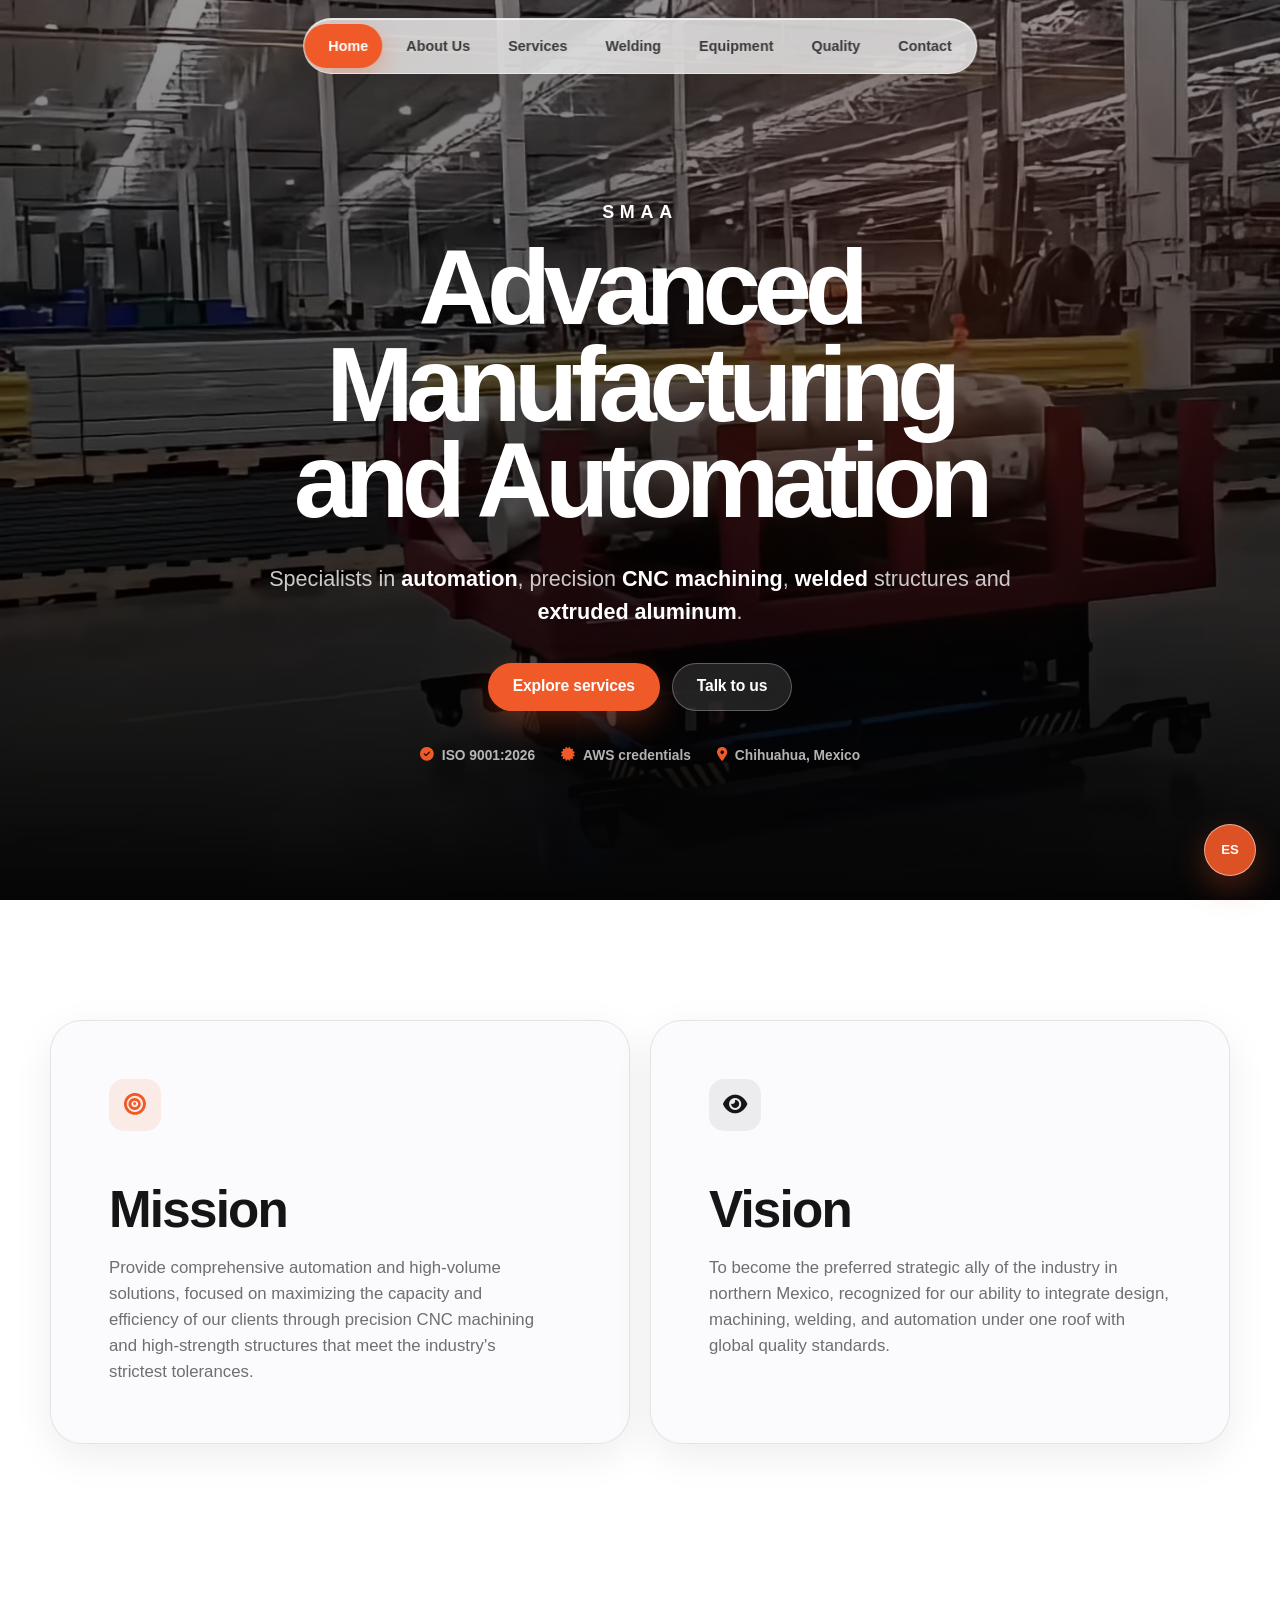
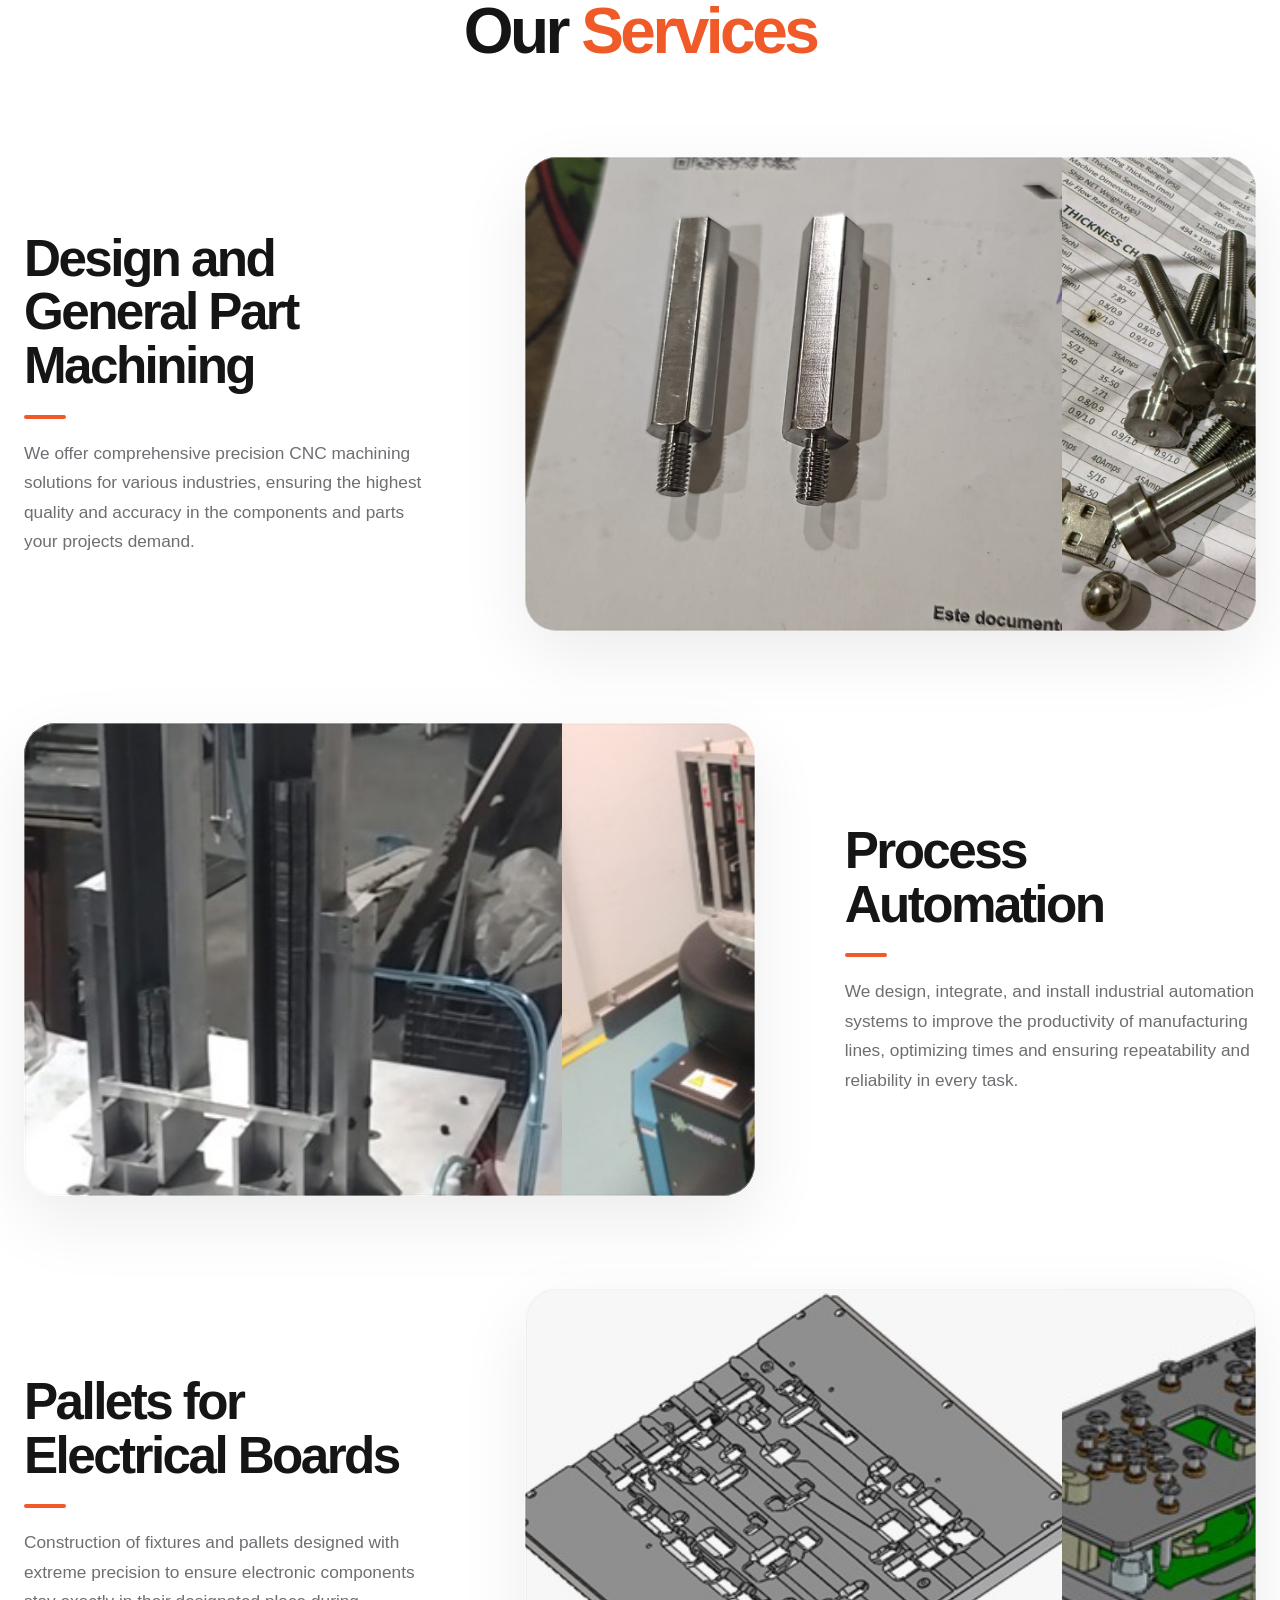
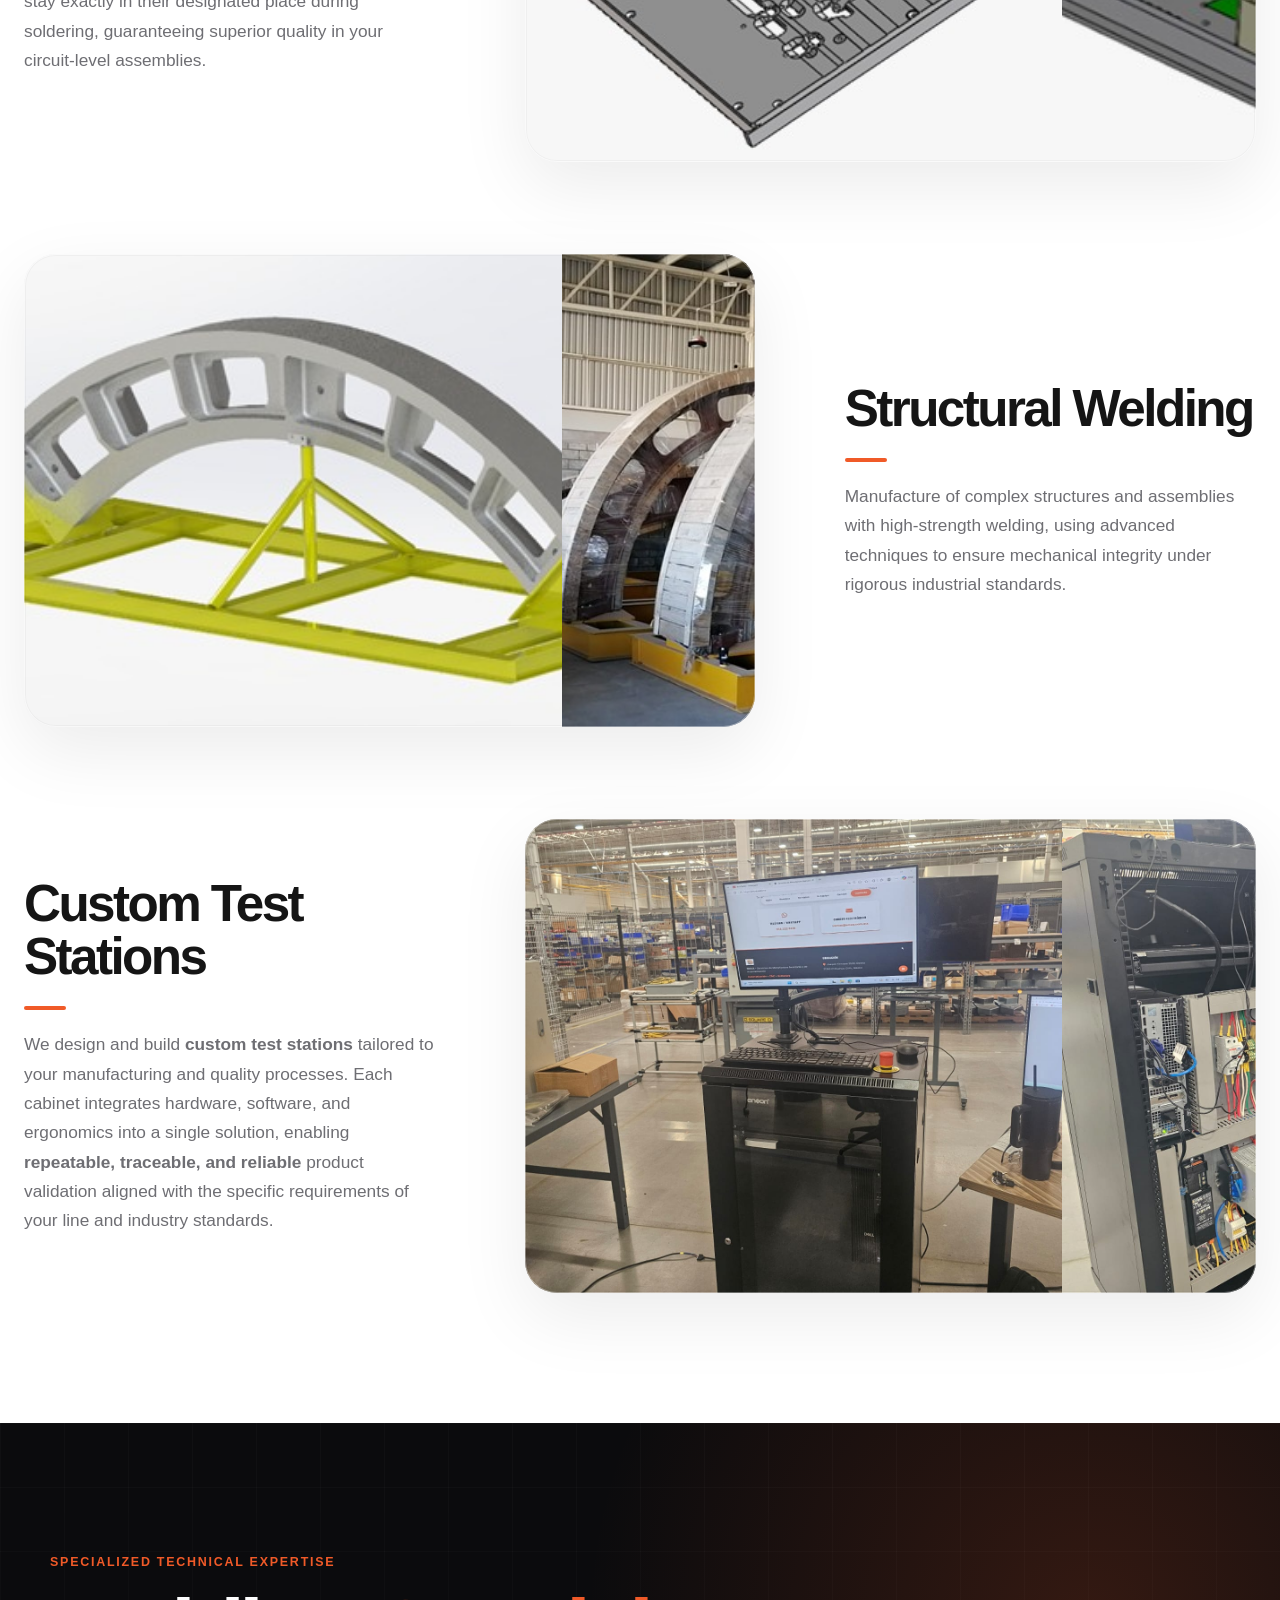
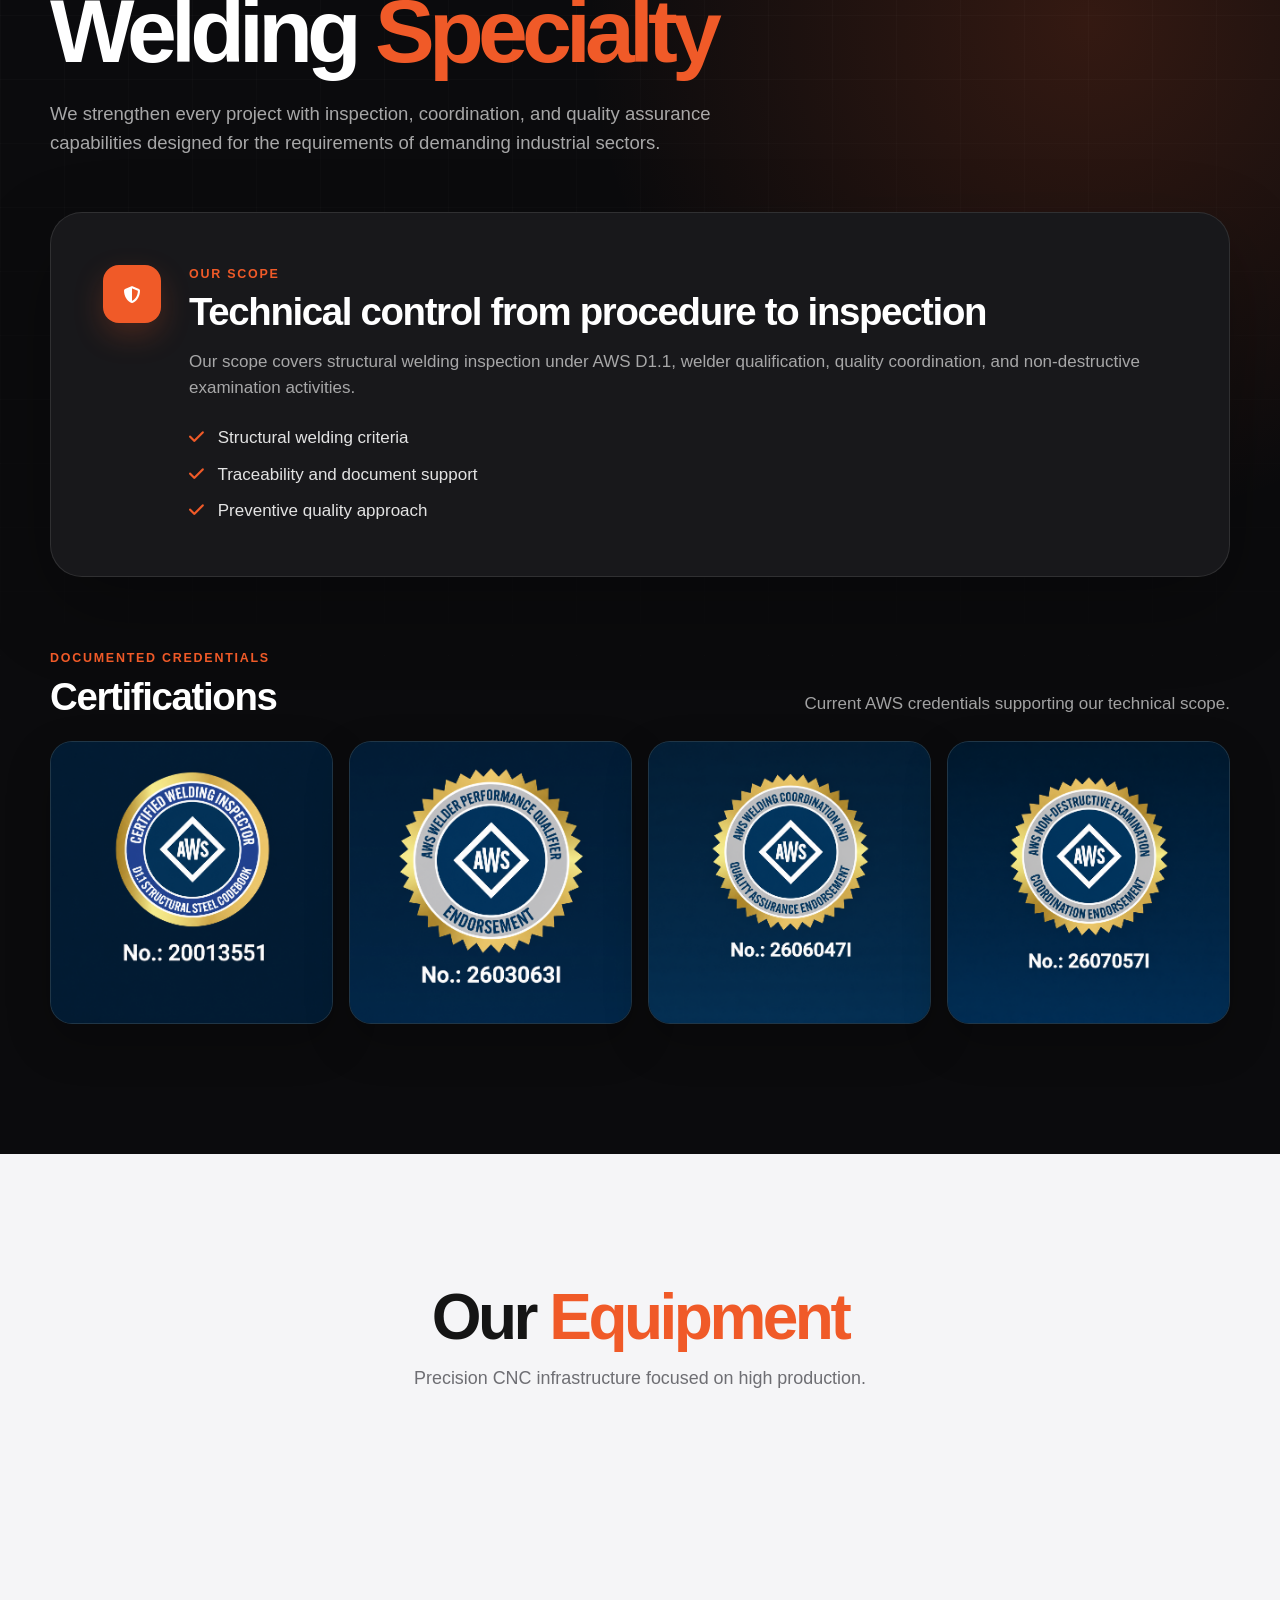
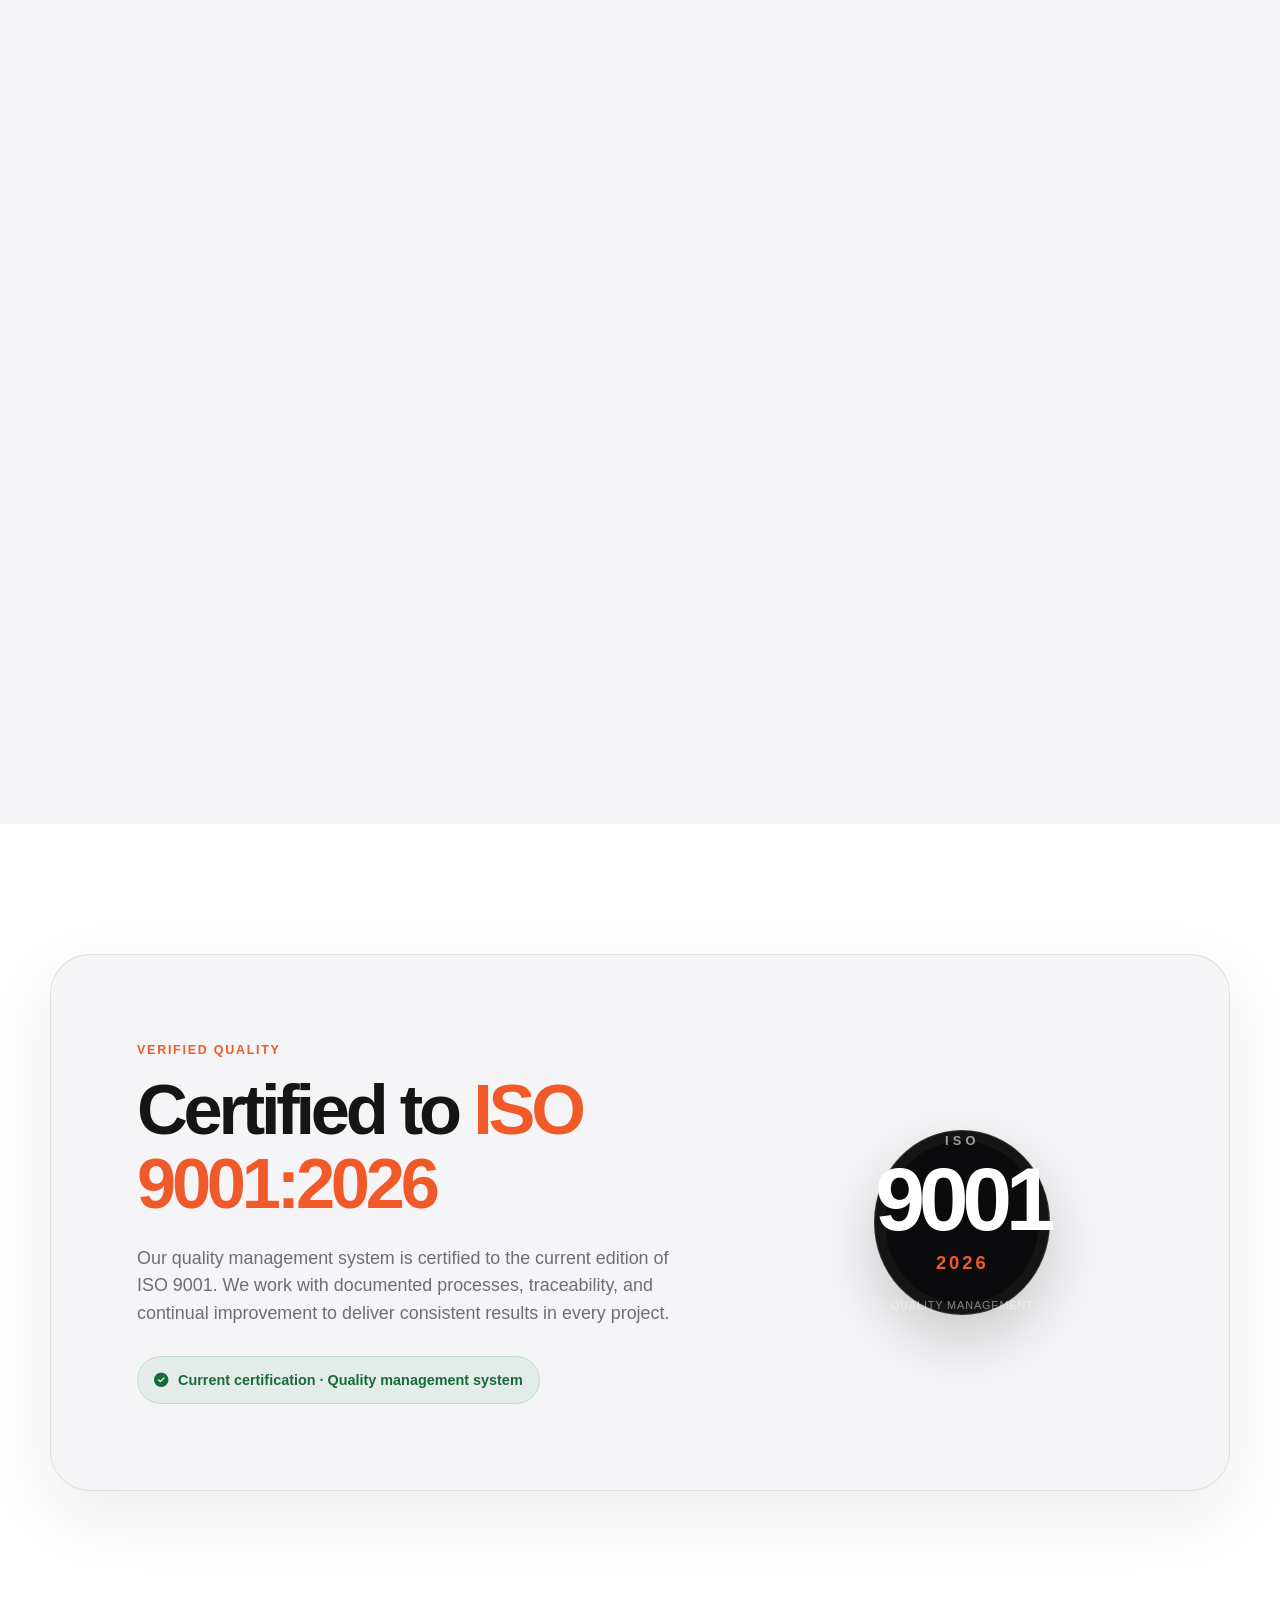
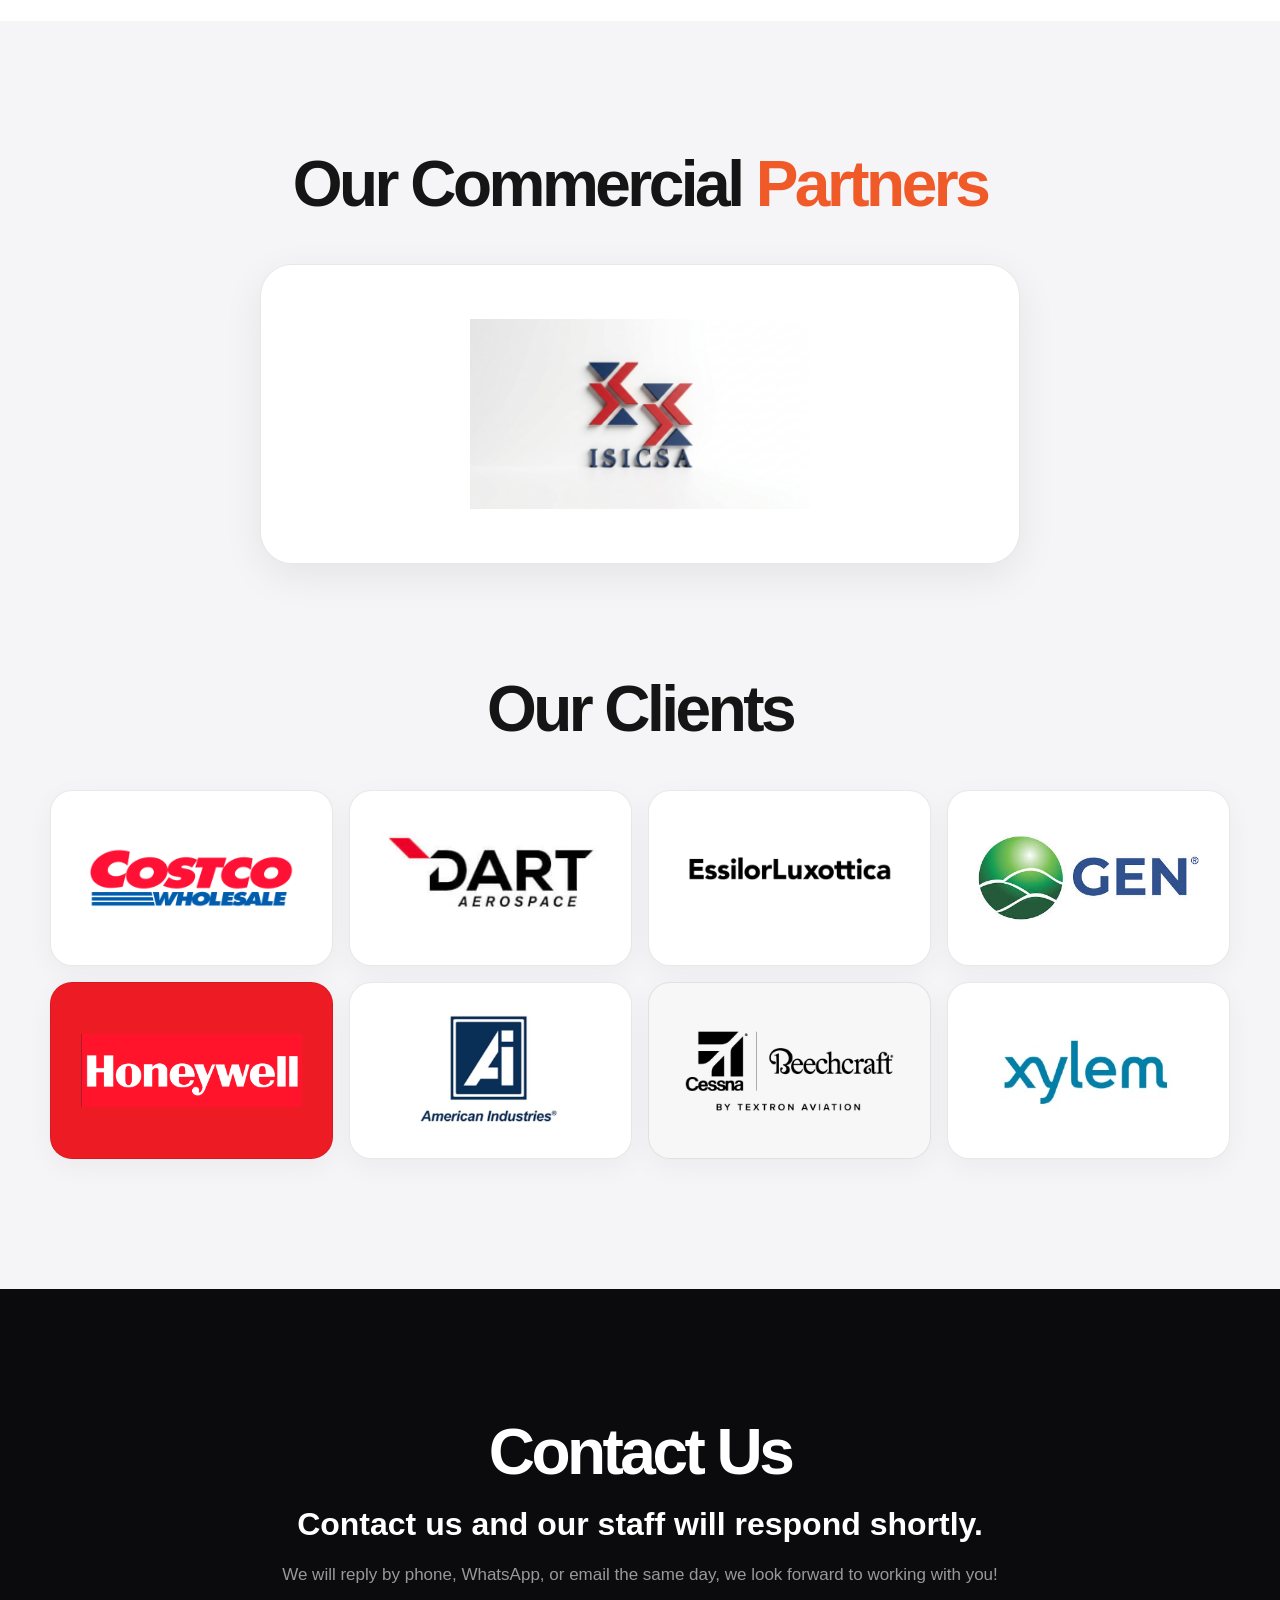
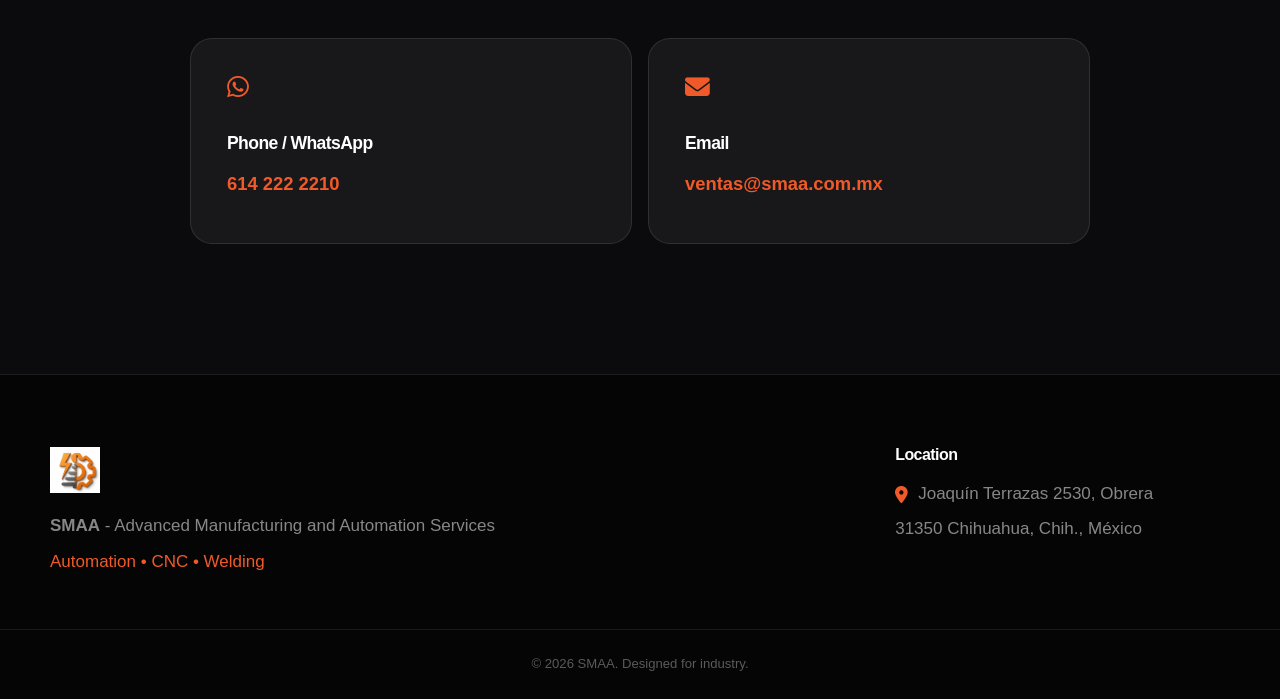
==== commit 7b3d7fba: "Rediseña sitio y actualiza certificación ISO" ====
--- a/index-en.html
+++ b/index-en.html
@@ -9,17 +9,12 @@
         content="SMAA - Especialistas en automatización, maquinado CNC de precisión y estructuras soldadas en Chihuahua.">
     <!-- Favicon -->
     <link rel="icon" type="image/png" href="logos/logo_vectorizado.png">
-    <!-- Google Fonts for modern typography -->
-    <link rel="preconnect" href="https://fonts.googleapis.com">
-    <link rel="preconnect" href="https://fonts.gstatic.com" crossorigin>
-    <link href="https://fonts.googleapis.com/css2?family=Inter:wght@400;500;700&amp;family=Oswald:wght@500;700&amp;display=swap"
-        rel="stylesheet">
     <!-- Main Stylesheet -->
-    <link rel="stylesheet" href="styles.css?v=1.4">
+    <link rel="stylesheet" href="styles.css?v=2.0">
     <!-- Font Awesome for icons -->
     <link rel="stylesheet" href="https://cdnjs.cloudflare.com/ajax/libs/font-awesome/6.4.0/css/all.min.css">
     <!-- Extra sections -->
-    <link rel="stylesheet" href="partners-clients.css?v=1.3">
+    <link rel="stylesheet" href="partners-clients.css?v=2.0">
 </head>
 
 <body>
@@ -54,7 +49,15 @@
                 <h1 class="hero-smaa-acronym animate-on-scroll">SMAA</h1>
                 <h2 class="hero-title animate-on-scroll">Advanced Manufacturing and <span class="highlight">Automation</span></h2>
                 <p class="hero-subtitle animate-on-scroll">Specialists in <strong>automation</strong>, precision <strong>CNC machining</strong>, <strong>welded</strong> structures and <strong>extruded aluminum</strong>.</p>
-                <a href="#nosotros" class="btn btn-primary animate-on-scroll">Learn more</a>
+                <div class="hero-actions animate-on-scroll">
+                    <a href="#servicios" class="btn btn-primary">Explore services</a>
+                    <a href="#contacto" class="btn btn-secondary">Talk to us</a>
+                </div>
+                <div class="hero-credentials animate-on-scroll" aria-label="Primary credentials">
+                    <span><i class="fa-solid fa-circle-check" aria-hidden="true"></i> ISO 9001:2026</span>
+                    <span><i class="fa-solid fa-certificate" aria-hidden="true"></i> AWS credentials</span>
+                    <span><i class="fa-solid fa-location-dot" aria-hidden="true"></i> Chihuahua, Mexico</span>
+                </div>
             </div>
         </section>
 
@@ -305,25 +308,24 @@
             </div>
         </section>
 
-        <!-- ISO Certification Progress -->
-        <!-- ISO Section -->
+        <!-- ISO Certification -->
         <section id="calidad" class="iso-certification animate-on-scroll">
             <div class="container">
                 <div class="iso-content animate-on-scroll">
                     <div class="iso-text">
-                        <h2>Commitment to <span class="highlight-orange">ISO Quality</span></h2>
-                        <p>At SMAA we work under the strictest quality standards oriented towards automation. We are currently in our ISO certification process, advancing steadily to consolidate our operational excellence.</p>
-                        <p class="iso-subtext"><i class="fa-solid fa-clock"></i> We estimate obtaining our official certification in approximately <strong>3 months</strong>.</p>
-                    </div>
-
-                    <div class="progress-wrapper">
-                        <div class="progress-labels">
-                            <span class="progress-title">Certification Progress</span>
-                            <span class="progress-percentage">80%</span>
-                        </div>
-                        <div class="progress-bar-container">
-                            <div class="progress-bar-fill" data-target="80"></div>
-                        </div>
+                        <span class="section-kicker">Verified quality</span>
+                        <h2>Certified to <span class="highlight-orange">ISO 9001:2026</span></h2>
+                        <p>Our quality management system is certified to the current edition of ISO 9001. We work
+                            with documented processes, traceability, and continual improvement to deliver consistent
+                            results in every project.</p>
+                        <p class="iso-subtext"><i class="fa-solid fa-circle-check"></i> Current certification · Quality
+                            management system</p>
+                    </div>
+                    <div class="iso-mark" aria-label="ISO 9001 2026 certification">
+                        <span class="iso-mark-label">ISO</span>
+                        <strong>9001</strong>
+                        <span class="iso-mark-year">2026</span>
+                        <small>Quality management</small>
                     </div>
                 </div>
             </div>
@@ -402,7 +404,7 @@
             </div>
         </div>
         <div class="footer-bottom">
-            <p>&copy; 2024 SMAA. Designed for the industry.</p>
+            <p>&copy; 2026 SMAA. Designed for industry.</p>
         </div>
     </footer>
 
--- a/styles.css
+++ b/styles.css
@@ -1,1205 +1,94 @@
 :root {
-    --bg-main: #fcfcfc;
-    --text-main: #111111;
-    --text-muted: #555555;
+  color-scheme: light;
+  --orange:#f05a28;--orange-dark:#cf4218;--ink:#151515;--muted:#6e6e73;
+  --line:rgba(0,0,0,.09);--surface:#fff;--soft:#f5f5f7;--raised:#fbfbfd;
+  --dark:#0b0b0d;--dark-soft:#18181b;--r-lg:32px;--r-md:22px;--r-sm:14px;
+  --shadow:0 24px 70px rgba(0,0,0,.08);--shadow-card:0 12px 40px rgba(0,0,0,.07);
+  --ease:cubic-bezier(.22,1,.36,1);--transition:260ms var(--ease);
+  --smaa-orange:var(--orange);--smaa-black:var(--ink);--smaa-white:#fff;
+  --text-main:var(--ink);--text-muted:var(--muted)
+}
+*,*::before,*::after{box-sizing:border-box}*{margin:0;padding:0}
+html{scroll-behavior:smooth;scroll-padding-top:108px}
+body{min-width:320px;overflow-x:hidden;background:var(--surface);color:var(--ink);font-family:-apple-system,BlinkMacSystemFont,"SF Pro Display","SF Pro Text","Segoe UI",sans-serif;font-size:17px;line-height:1.55;-webkit-font-smoothing:antialiased;text-rendering:optimizeLegibility}
+img,video{max-width:100%}a,button{-webkit-tap-highlight-color:transparent}
+a:focus-visible,button:focus-visible{outline:3px solid rgba(240,90,40,.55);outline-offset:4px}
+h1,h2,h3,h4{color:inherit;font-family:inherit;font-weight:700;letter-spacing:-.035em;line-height:1.05;text-transform:none}
+p{text-wrap:pretty}.container{width:min(1180px,calc(100% - 48px));margin-inline:auto}.text-center{text-align:center}
+.highlight,.highlight-orange,.brand-orange{color:var(--orange)}.highlight-black,.brand-black{color:var(--ink)}
+.section-title{margin-bottom:14px;font-size:clamp(2.5rem,5vw,4.7rem);letter-spacing:-.055em}
+.section-desc{max-width:650px;margin:0 auto 56px;color:var(--muted);font-size:1.12rem}
+.section-kicker,.scope-label{display:block;color:var(--orange);font-size:.78rem;font-weight:700;letter-spacing:.14em;text-transform:uppercase}
 
-    /* Brand Theme Colors */
-    --smaa-orange: #f26522;
-    /* Vibrant Tech Orange */
-    --smaa-black: #111111;
-    /* Deep Solid Black */
-    --smaa-white: #ffffff;
-    /* Pure White */
+/* Floating functional layer */
+.floating-navbar{position:fixed;z-index:1000;top:max(18px,env(safe-area-inset-top));left:50%;max-width:calc(100vw - 32px);overflow-x:auto;border:1px solid rgba(255,255,255,.48);border-radius:999px;background:rgba(246,246,248,.78);box-shadow:0 14px 40px rgba(0,0,0,.14),inset 0 1px 0 rgba(255,255,255,.68);backdrop-filter:blur(28px) saturate(1.35);-webkit-backdrop-filter:blur(28px) saturate(1.35);scrollbar-width:none;transform:translateX(-50%)}
+.floating-navbar::-webkit-scrollbar{display:none}.nav-container{position:relative;width:max-content;padding:5px}.nav-links{position:relative;z-index:2;display:flex;list-style:none}
+.nav-item{display:grid;min-height:44px;padding:0 19px;place-items:center;border-radius:999px;color:#3a3a3c;font-size:.9rem;font-weight:600;text-decoration:none;transition:color var(--transition);white-space:nowrap}.nav-item:hover{color:#000}.nav-item.active{color:#fff}
+.nav-indicator{position:absolute;z-index:1;top:5px;left:5px;width:0;height:44px;border-radius:999px;background:var(--orange);box-shadow:0 8px 22px rgba(240,90,40,.32);transition:width 420ms var(--ease),left 420ms var(--ease)}
+.language-switch{position:fixed;z-index:1100;right:24px;bottom:max(24px,env(safe-area-inset-bottom));display:grid;width:52px;height:52px;place-items:center;border:1px solid rgba(255,255,255,.52);border-radius:50%;background:rgba(240,90,40,.92);box-shadow:0 12px 32px rgba(240,90,40,.3);color:#fff;font-size:.82rem;font-weight:750;text-decoration:none;backdrop-filter:blur(18px);transition:transform var(--transition),background var(--transition)}
+.language-switch:hover{background:var(--ink);transform:translateY(-3px)}
 
-    /* Industrial Colors */
-    --industrial-steel: #333333;
-    --industrial-dark: #1a1a1a;
+/* Hero */
+.hero{position:relative;display:flex;min-height:100svh;align-items:center;overflow:hidden;background:var(--dark)}
+.hero-video{position:absolute;inset:0;width:100%;height:100%;object-fit:cover;opacity:.82}
+.hero-overlay{position:absolute;inset:0;background:radial-gradient(circle at 75% 30%,rgba(240,90,40,.13),transparent 35%),linear-gradient(180deg,rgba(0,0,0,.28) 0%,rgba(0,0,0,.62) 64%,#050506 100%)}
+.hero-content{position:relative;z-index:2;max-width:1020px;padding-block:150px 80px;color:#fff}.hero-content.text-center{margin-inline:auto}
+.hero-smaa-acronym{margin-bottom:18px;font-size:clamp(1rem,1.4vw,1.15rem);font-weight:700;letter-spacing:.32em;line-height:1}
+.hero-title{max-width:1000px;margin-inline:auto;font-size:clamp(3.3rem,8.2vw,7.6rem);letter-spacing:-.07em;line-height:.92;text-wrap:balance}.hero-title .highlight{color:#fff}
+.hero-subtitle{max-width:760px;margin:32px auto 0;color:rgba(255,255,255,.78);font-size:clamp(1.05rem,1.8vw,1.35rem);line-height:1.55}.hero-subtitle strong{color:#fff;font-weight:600}
+.hero-actions{display:flex;justify-content:center;gap:12px;margin-top:34px}.btn{display:inline-flex;min-height:48px;align-items:center;justify-content:center;padding:0 24px;border:1px solid transparent;border-radius:999px;font-size:.98rem;font-weight:650;letter-spacing:-.01em;text-decoration:none;transition:transform var(--transition),background var(--transition),border-color var(--transition)}.btn:hover{transform:translateY(-2px)}
+.btn-primary{background:var(--orange);color:#fff;box-shadow:0 12px 30px rgba(240,90,40,.28)}.btn-primary:hover{background:var(--orange-dark)}
+.btn-secondary{border-color:rgba(255,255,255,.28);background:rgba(255,255,255,.12);color:#fff;backdrop-filter:blur(18px)}.btn-secondary:hover{background:rgba(255,255,255,.2)}
+.hero-credentials{display:flex;justify-content:center;gap:26px;margin-top:34px;color:rgba(255,255,255,.7);font-size:.86rem;font-weight:600}.hero-credentials span{display:inline-flex;align-items:center;gap:8px}.hero-credentials i{color:var(--orange)}
 
-    --transition: all 0.3s cubic-bezier(0.25, 0.8, 0.25, 1);
-}
+/* Mission and vision */
+.mission-vision{padding:120px 0 64px;background:var(--surface)}.values-grid{display:grid;grid-template-columns:repeat(2,minmax(0,1fr));gap:20px}
+.card{min-height:320px;padding:clamp(32px,5vw,58px);border:1px solid var(--line);border-radius:var(--r-lg);background:var(--raised);box-shadow:var(--shadow-card);transition:transform var(--transition),box-shadow var(--transition)}.card:hover{box-shadow:var(--shadow);transform:translateY(-4px)}
+.card-icon{display:grid;width:52px;height:52px;margin-bottom:52px;place-items:center;border-radius:15px;background:rgba(240,90,40,.1);font-size:1.35rem}.vision-card .card-icon{background:rgba(0,0,0,.06)}
+.card h2{margin-bottom:18px;font-size:clamp(2rem,4vw,3.2rem)}.card p{max-width:500px;color:var(--muted);font-size:1.05rem}
 
-* {
-    margin: 0;
-    padding: 0;
-    box-sizing: border-box;
-}
+/* Services */
+.services-section{padding:90px 0 130px;overflow:hidden;background:var(--surface)}.services-section .container{width:min(1400px,calc(100% - 48px));max-width:none}
+.service-row{display:grid;grid-template-columns:minmax(280px,.72fr) minmax(0,1.28fr);gap:clamp(42px,7vw,110px);align-items:center;margin-top:92px}.service-row.reverse{grid-template-columns:minmax(0,1.28fr) minmax(280px,.72fr)}.service-row.reverse .service-text{order:2}.service-row.reverse .service-gallery{order:1}
+.service-text h3{margin-bottom:20px;font-size:clamp(2rem,4vw,3.5rem);letter-spacing:-.05em}.service-text h3::after{display:block;width:42px;height:4px;margin-top:22px;border-radius:4px;background:var(--orange);content:""}
+.service-text p{max-width:520px;color:var(--muted);font-size:1.08rem;line-height:1.7}
+.service-gallery{position:relative;display:flex;width:100%;min-width:0;height:clamp(310px,37vw,520px);overflow:hidden;border-radius:var(--r-lg);background:var(--soft);box-shadow:var(--shadow)}.service-gallery::after{position:absolute;inset:0;border:1px solid rgba(255,255,255,.35);border-radius:inherit;box-shadow:inset 0 0 0 1px rgba(0,0,0,.03);content:"";pointer-events:none}
+.gallery-track{display:flex;width:max-content;height:100%;animation:scrollGallery 44s linear infinite}.gallery-track.long-track{animation-duration:60s}.service-row:hover .gallery-track{animation-play-state:paused}
+.gallery-track img{display:block;width:clamp(340px,42vw,620px);min-width:clamp(340px,42vw,620px);height:100%;flex-shrink:0;object-fit:cover}
 
-html {
-    scroll-behavior: smooth;
-}
+/* Welding */
+.welding-specialty{position:relative;overflow:hidden;padding:130px 0;background:radial-gradient(circle at 85% 15%,rgba(240,90,40,.18),transparent 32%),var(--dark);color:#fff}.welding-specialty::before{position:absolute;inset:0;background-image:linear-gradient(rgba(255,255,255,.025) 1px,transparent 1px),linear-gradient(90deg,rgba(255,255,255,.025) 1px,transparent 1px);background-size:64px 64px;content:"";mask-image:linear-gradient(to bottom,black,transparent 80%);pointer-events:none}.welding-specialty .container{position:relative;z-index:1}
+.welding-heading{max-width:900px;margin-bottom:54px}.welding-heading h2{margin:12px 0 22px;font-size:clamp(3rem,7vw,6.5rem);letter-spacing:-.065em}.welding-heading p{max-width:720px;color:rgba(255,255,255,.64);font-size:1.16rem}
+.welding-overview{display:grid}.welding-scope{display:grid;grid-template-columns:auto 1fr;gap:28px;padding:clamp(28px,5vw,52px);border:1px solid rgba(255,255,255,.1);border-radius:var(--r-lg);background:var(--dark-soft);box-shadow:0 30px 80px rgba(0,0,0,.28)}
+.scope-icon{display:grid;width:58px;height:58px;place-items:center;border-radius:16px;background:var(--orange);box-shadow:0 12px 30px rgba(240,90,40,.22)}
+.welding-scope h3,.certificates-heading h3{margin:8px 0 16px;font-size:clamp(1.7rem,3vw,2.75rem)}.welding-scope p,.certificates-heading p{color:rgba(255,255,255,.62)}
+.scope-points{display:grid;gap:10px;margin-top:24px;color:rgba(255,255,255,.88);list-style:none}.scope-points i{margin-right:9px;color:var(--orange)}
+.certificates-heading{display:flex;align-items:flex-end;justify-content:space-between;gap:32px;margin:72px 0 24px}.certificates-heading h3{margin-bottom:0}.certificates-heading p{max-width:500px}
+.certificates-grid{display:grid;grid-template-columns:repeat(4,minmax(0,1fr));gap:16px}.certificate-card{overflow:hidden;border:1px solid rgba(255,255,255,.1);border-radius:var(--r-md);background:#071f32;box-shadow:0 18px 45px rgba(0,0,0,.22);transition:transform var(--transition),border-color var(--transition)}.certificate-card:hover{border-color:rgba(240,90,40,.75);transform:translateY(-5px)}.certificate-card img{display:block;width:100%;height:auto}
 
-body {
-    font-family: 'Inter', sans-serif;
-    background-color: var(--bg-main);
-    color: var(--text-main);
-    line-height: 1.6;
-}
+/* Equipment */
+.machine-park{padding:130px 0;background:var(--soft)}.machines-grid{display:grid;grid-template-columns:repeat(2,minmax(0,1fr));gap:20px;margin-top:54px}
+.machine-card{overflow:hidden;border:1px solid var(--line);border-radius:var(--r-lg);background:var(--surface);box-shadow:var(--shadow-card);transition:transform var(--transition),box-shadow var(--transition)}.machine-card:hover{box-shadow:var(--shadow);transform:translateY(-4px)}
+.machine-img-wrapper{height:330px;overflow:hidden;background:#e9e9ec}.machine-img-wrapper img{width:100%;height:100%;object-fit:cover;transition:transform 700ms var(--ease)}.machine-card:hover img{transform:scale(1.035)}.machine-card h3{padding:26px 30px 32px;font-size:1.35rem}
 
-h1,
-h2,
-h3,
-h4 {
-    font-family: 'Oswald', sans-serif;
-    text-transform: uppercase;
-    letter-spacing: 1px;
-}
+/* ISO */
+.iso-certification{padding:130px 0;background:var(--surface)}.iso-content{display:grid;grid-template-columns:minmax(0,1.2fr) minmax(280px,.8fr);gap:clamp(48px,8vw,110px);align-items:center;padding:clamp(40px,7vw,86px);border:1px solid var(--line);border-radius:40px;background:var(--soft);box-shadow:var(--shadow)}
+.iso-text h2{margin:12px 0 24px;font-size:clamp(2.7rem,5.5vw,5.5rem);letter-spacing:-.06em}.iso-text>p:not(.iso-subtext){max-width:670px;color:var(--muted);font-size:1.12rem}
+.iso-subtext{display:inline-flex;align-items:center;gap:10px;margin-top:28px;padding:12px 16px;border:1px solid rgba(38,143,80,.16);border-radius:999px;background:rgba(38,143,80,.08);color:#176b39;font-size:.9rem;font-weight:650}
+.iso-mark{display:flex;aspect-ratio:1;max-width:340px;margin-inline:auto;flex-direction:column;align-items:center;justify-content:center;border:1px solid rgba(255,255,255,.18);border-radius:50%;background:var(--dark);box-shadow:0 24px 60px rgba(0,0,0,.18),inset 0 0 0 10px rgba(255,255,255,.04);color:#fff;text-align:center}.iso-mark-label{color:rgba(255,255,255,.6);font-size:.8rem;font-weight:700;letter-spacing:.32em}.iso-mark strong{margin-block:4px;font-size:clamp(3.4rem,7vw,5.7rem);letter-spacing:-.07em;line-height:1}.iso-mark-year{color:var(--orange);font-size:1.15rem;font-weight:750;letter-spacing:.16em}.iso-mark small{margin-top:20px;color:rgba(255,255,255,.48);font-size:.68rem;letter-spacing:.08em;text-transform:uppercase}
 
-.container {
-    width: 90%;
-    max-width: 1200px;
-    margin: 0 auto;
-}
-
-.text-center {
-    text-align: center;
-}
-
-/* Typography Highlights */
-.highlight,
-.highlight-orange {
-    color: var(--smaa-orange);
-}
-
-.highlight-black {
-    color: var(--smaa-black);
-}
-
-.brand-orange {
-    color: var(--smaa-orange);
-}
-
-.brand-black {
-    color: var(--smaa-black);
-}
-
-/* Language Switch */
-.language-switch {
-    position: fixed;
-    bottom: 30px;
-    right: 30px;
-    width: 50px;
-    height: 50px;
-    background-color: var(--smaa-orange);
-    color: var(--smaa-white);
-    border-radius: 50%;
-    display: flex;
-    align-items: center;
-    justify-content: center;
-    text-decoration: none;
-    font-weight: 700;
-    font-family: 'Oswald', sans-serif;
-    box-shadow: 0 4px 15px rgba(242, 101, 34, 0.4);
-    z-index: 9999;
-    transition: var(--transition);
-}
-
-.language-switch:hover {
-    transform: scale(1.1);
-    background-color: var(--smaa-black);
-    color: var(--smaa-orange);
-}
-
-/* Floating Navigation */
-.floating-navbar {
-    position: fixed;
-    top: 25px;
-    left: 50%;
-    transform: translateX(-50%);
-    background-color: rgba(255, 255, 255, 0.95);
-    backdrop-filter: blur(10px);
-    border-radius: 50px;
-    box-shadow: 0 10px 30px rgba(0, 0, 0, 0.15);
-    z-index: 1000;
-    padding: 6px;
-    transition: var(--transition);
-    max-width: 95vw;
-    overflow-x: auto;
-    -ms-overflow-style: none;
-    scrollbar-width: none;
-}
-
-.floating-navbar::-webkit-scrollbar {
-    display: none;
-}
-
-.nav-container {
-    position: relative;
-    display: flex;
-    align-items: center;
-    width: max-content;
-}
-
-.nav-links {
-    display: flex;
-    list-style: none;
-    margin: 0;
-    padding: 0;
-    position: relative;
-    z-index: 2;
-}
-
-.nav-item {
-    text-decoration: none;
-    color: var(--text-muted);
-    font-weight: 600;
-    font-size: 0.95rem;
-    padding: 12px 24px;
-    display: block;
-    border-radius: 50px;
-    transition: color 0.3s ease;
-    white-space: nowrap;
-}
-
-.nav-item:hover {
-    color: var(--smaa-black);
-}
-
-.nav-item.active {
-    color: var(--smaa-white);
-}
-
-/* Sliding Indicator */
-.nav-indicator {
-    position: absolute;
-    top: 0;
-    left: 0;
-    height: 100%;
-    width: 0;
-    background-color: var(--smaa-orange);
-    border-radius: 50px;
-    z-index: 1;
-    transition: all 0.4s cubic-bezier(0.25, 1, 0.5, 1);
-    box-shadow: 0 4px 15px rgba(242, 101, 34, 0.4);
-}
-
-/* Hero Section */
-.hero {
-    height: 100vh;
-    display: flex;
-    align-items: center;
-    position: relative;
-    background-color: var(--smaa-black);
-    overflow: hidden;
-}
-
-.hero-video {
-    position: absolute;
-    top: 0;
-    left: 0;
-    width: 100%;
-    height: 100%;
-    object-fit: cover;
-    z-index: 0;
-    pointer-events: none;
-}
-
-.hero-overlay {
-    position: absolute;
-    top: 0;
-    left: 0;
-    width: 100%;
-    height: 100%;
-    background: linear-gradient(180deg,
-        rgba(17, 17, 17, 0.45) 0%,
-        rgba(17, 17, 17, 0.65) 40%,
-        rgba(0, 0, 0, 0.9) 80%,
-        rgba(0, 0, 0, 1) 100%);
-    z-index: 1;
-}
-
-.hero-content {
-    position: relative;
-    z-index: 2;
-    color: var(--smaa-white);
-    max-width: 800px;
-}
-
-.hero-content.text-center {
-    margin: 0 auto;
-}
-
-.hero-smaa-acronym {
-    font-size: 7rem;
-    font-weight: 700;
-    margin-bottom: 0.5rem;
-    color: var(--smaa-white);
-    letter-spacing: 5px;
-    line-height: 1;
-}
-
-/* Stagger delay for new hero elements */
-.hero-smaa-acronym { transition-delay: 0.1s; }
-.hero-title { transition-delay: 0.3s; }
-.hero-subtitle { transition-delay: 0.5s; }
-.hero-content .btn { transition-delay: 0.7s; }
-
-.hero-title {
-    font-size: 3.5rem;
-    margin-bottom: 1rem;
-    line-height: 1.2;
-}
-
-.hero-title .highlight {
-    color: #fff;
-    text-shadow: 0 0 10px rgba(242, 101, 34, 0.3);
-    position: relative;
-    display: inline-block;
-}
-
-.hero-title .highlight::after {
-    content: '';
-    position: absolute;
-    bottom: 5px;
-    left: 0;
-    width: 100%;
-    height: 6px;
-    background-color: var(--smaa-orange);
-    z-index: -1;
-}
-
-.hero-subtitle {
-    font-size: 1.2rem;
-    margin-bottom: 2.5rem;
-    opacity: 0.9;
-    animation: fadeUp 1s ease-out 0.2s both;
-}
-
-.btn {
-    display: inline-block;
-    padding: 1rem 2.5rem;
-    text-decoration: none;
-    font-weight: 500;
-    border-radius: 4px;
-    text-transform: uppercase;
-    font-family: 'Oswald', sans-serif;
-    letter-spacing: 1px;
-    transition: var(--transition);
-    cursor: pointer;
-}
-
-.btn-primary {
-    background-color: var(--smaa-orange);
-    color: var(--smaa-white);
-    border: 2px solid var(--smaa-orange);
-    animation: fadeUp 1s ease-out 0.4s both;
-}
-
-.btn-primary:hover {
-    background-color: transparent;
-    color: var(--smaa-white);
-    border-color: var(--smaa-white);
-    box-shadow: 0 0 20px rgba(242, 101, 34, 0.4);
-}
-
-/* Mission Vision Grid */
-.mission-vision {
-    padding: 6rem 0;
-    background-color: var(--smaa-white);
-}
-
-.values-grid {
-    display: grid;
-    grid-template-columns: 1fr 1fr;
-    gap: 3rem;
-}
-
-.card {
-    background: #fff;
-    padding: 3rem;
-    border-radius: 12px;
-    box-shadow: 0 10px 40px rgba(0, 0, 0, 0.05);
-    transition: var(--transition);
-    border-bottom: 4px solid transparent;
-}
-
-.card:hover {
-    transform: translateY(-10px);
-    box-shadow: 0 20px 40px rgba(0, 0, 0, 0.1);
-}
-
-.mission-card {
-    border-bottom-color: var(--smaa-orange);
-}
-
-.vision-card {
-    border-bottom-color: var(--smaa-black);
-}
-
-.card-icon {
-    font-size: 2.5rem;
-    margin-bottom: 1.5rem;
-}
-
-.card h2 {
-    font-size: 2rem;
-    margin-bottom: 1rem;
-    color: var(--smaa-black);
-}
-
-.card p {
-    color: var(--text-muted);
-    font-size: 1.1rem;
-}
-
-/* Services Section */
-.services-section {
-    padding: 6rem 0;
-    background-color: var(--smaa-white);
-    overflow: hidden;
-}
-
-.services-section .container {
-    width: 96%;
-    max-width: 1800px;
-}
-
-.service-row {
-    display: flex;
-    align-items: center;
-    gap: 6rem;
-    margin-top: 4rem;
-    margin-bottom: 6rem;
-}
-
-.service-row:last-child {
-    margin-bottom: 0;
-}
-
-.service-row.reverse {
-    flex-direction: row-reverse;
-}
-
-.service-text {
-    flex: 1;
-}
-
-.service-text h3 {
-    font-size: 2rem;
-    margin-bottom: 1.5rem;
-    color: var(--smaa-black);
-    position: relative;
-    padding-bottom: 0.5rem;
-}
-
-.service-text h3::after {
-    content: '';
-    position: absolute;
-    bottom: 0;
-    left: 0;
-    width: 60px;
-    height: 4px;
-    background-color: var(--smaa-orange);
-}
-
-.service-text p {
-    font-size: 1.1rem;
-    color: var(--text-muted);
-    line-height: 1.8;
-}
-
-.software-service {
-    max-width: 900px;
-    margin: 6rem auto 0 auto;
-    text-align: center;
-    padding: 3rem;
-    background-color: #f9f9f9;
-    border-radius: 12px;
-}
-
-.software-service .centered-title {
-    font-size: 2.2rem;
-    margin-bottom: 1.5rem;
-    color: var(--smaa-black);
-    position: relative;
-    padding-bottom: 0.5rem;
-    display: inline-block;
-}
-
-.software-service .centered-title::after {
-    content: '';
-    position: absolute;
-    bottom: 0;
-    left: 50%;
-    transform: translateX(-50%);
-    width: 60px;
-    height: 4px;
-    background-color: var(--smaa-orange);
-}
-
-.software-service p {
-    font-size: 1.1rem;
-    color: var(--text-muted);
-    line-height: 1.8;
-}
-
-.service-gallery {
-    flex: 1;
-    overflow: hidden;
-    border-radius: 12px;
-    box-shadow: 0 10px 40px rgba(0, 0, 0, 0.1);
-    background: #f4f6f8;
-    position: relative;
-    height: 320px;
-    display: flex;
-    width: 100%;
-    min-width: 0;
-}
-
-.gallery-track {
-    display: flex;
-    height: 100%;
-    animation: scrollGallery 25s linear infinite;
-    width: max-content;
-}
-
-.gallery-track.long-track {
-    animation-duration: 50s;
-}
-
-.service-row:hover .gallery-track {
-    animation-play-state: paused;
-}
-
-.gallery-track img {
-    height: 100%;
-    width: 450px;
-    min-width: 450px;
-    object-fit: cover;
-    object-position: center;
-    flex-shrink: 0;
-    display: block;
-}
-
-/* Welding Specialty */
-.welding-specialty {
-    position: relative;
-    padding: 7rem 0;
-    overflow: hidden;
-    color: var(--smaa-white);
-    background:
-        radial-gradient(circle at 92% 8%, rgba(242, 101, 34, 0.2), transparent 28rem),
-        linear-gradient(135deg, #0d0f12 0%, #171b20 52%, #101215 100%);
-}
-
-.welding-specialty::before {
-    content: '';
-    position: absolute;
-    inset: 0;
-    opacity: 0.2;
-    pointer-events: none;
-    background-image: linear-gradient(rgba(255, 255, 255, 0.035) 1px, transparent 1px),
-        linear-gradient(90deg, rgba(255, 255, 255, 0.035) 1px, transparent 1px);
-    background-size: 42px 42px;
-}
-
-.welding-specialty .container {
-    position: relative;
-    z-index: 1;
-}
-
-.welding-heading {
-    max-width: 820px;
-    margin-bottom: 3.5rem;
-}
-
-.section-kicker,
-.scope-label {
-    display: block;
-    color: var(--smaa-orange);
-    font-family: 'Oswald', sans-serif;
-    font-size: 0.8rem;
-    font-weight: 700;
-    letter-spacing: 0.18em;
-    text-transform: uppercase;
-}
-
-.welding-heading h2 {
-    margin: 0.55rem 0 1rem;
-    font-size: clamp(2.5rem, 5vw, 4.5rem);
-    line-height: 1.05;
-}
-
-.welding-heading p {
-    max-width: 720px;
-    color: #c9cdd2;
-    font-size: 1.1rem;
-}
-
-.welding-overview {
-    display: grid;
-    grid-template-columns: 1fr;
-    gap: 1.5rem;
-    align-items: stretch;
-}
-
-.welding-scope {
-    border: 1px solid rgba(255, 255, 255, 0.1);
-    border-radius: 16px;
-    background: rgba(255, 255, 255, 0.055);
-    box-shadow: 0 24px 60px rgba(0, 0, 0, 0.22);
-}
-
-.welding-scope {
-    display: grid;
-    grid-template-columns: auto 1fr;
-    gap: 1.5rem;
-    padding: 2.5rem;
-}
-
-.scope-icon {
-    display: grid;
-    width: 64px;
-    height: 64px;
-    place-items: center;
-    border-radius: 14px;
-    background: var(--smaa-orange);
-    color: #fff;
-    font-size: 1.55rem;
-    box-shadow: 0 12px 30px rgba(242, 101, 34, 0.25);
-}
-
-.welding-scope h3,
-.certificates-heading h3 {
-    margin: 0.45rem 0 1rem;
-    font-size: 1.8rem;
-    line-height: 1.25;
-}
-
-.welding-scope p,
-.certificates-heading p {
-    color: #bdc2c8;
-}
-
-.scope-points {
-    display: grid;
-    gap: 0.65rem;
-    margin-top: 1.4rem;
-    list-style: none;
-    color: #eceff2;
-}
-
-.scope-points i {
-    margin-right: 0.55rem;
-    color: var(--smaa-orange);
-}
-
-.certificates-heading {
-    display: flex;
-    align-items: flex-end;
-    justify-content: space-between;
-    gap: 2rem;
-    margin: 4rem 0 1.5rem;
-}
-
-.certificates-heading h3 {
-    margin-bottom: 0;
-}
-
-.certificates-grid {
-    display: grid;
-    grid-template-columns: repeat(4, minmax(0, 1fr));
-    gap: 1rem;
-}
-
-.certificate-card {
-    overflow: hidden;
-    border: 1px solid rgba(255, 255, 255, 0.14);
-    border-radius: 14px;
-    background: #022237;
-    box-shadow: 0 16px 40px rgba(0, 0, 0, 0.28);
-    transition: var(--transition);
-}
-
-.certificate-card:hover {
-    border-color: var(--smaa-orange);
-    transform: translateY(-5px);
-    box-shadow: 0 22px 48px rgba(242, 101, 34, 0.14);
-}
-
-.certificate-card img {
-    display: block;
-    width: 100%;
-    height: auto;
-}
-
-/* Machine Park (New Section) */
-.machine-park {
-    padding: 6rem 0;
-    background-color: #f4f6f8;
-}
-
-.machines-grid {
-    display: grid;
-    grid-template-columns: repeat(4, 1fr);
-    gap: 2.5rem;
-    margin-top: 3rem;
-}
-
-.machine-card {
-    background: #fff;
-    padding: 0;
-    border-radius: 12px;
-    box-shadow: 0 8px 30px rgba(0, 0, 0, 0.05);
-    transition: var(--transition);
-    border-top: none;
-    text-align: center;
-    overflow: hidden;
-}
-
-.machine-card:hover {
-    transform: translateY(-10px);
-    box-shadow: 0 15px 40px rgba(242, 101, 34, 0.15);
-}
-
-.machine-img-wrapper {
-    width: 100%;
-    height: 180px;
-    overflow: hidden;
-    background-color: #eaeaea;
-    border-bottom: 4px solid var(--smaa-orange);
-}
-
-.machine-img-wrapper img {
-    width: 100%;
-    height: 100%;
-    object-fit: cover;
-    transition: transform 0.6s ease;
-}
-
-.machine-card:hover .machine-img-wrapper img {
-    transform: scale(1.05);
-}
-
-.machine-card h3 {
-    font-size: 1.4rem;
-    margin: 1.5rem;
-    color: var(--smaa-black);
-}
-
-/* ISO Section */
-.iso-certification {
-    padding: 6rem 0;
-    background-color: var(--smaa-white);
-}
-
-.iso-content {
-    background: #fff;
-    padding: 4rem;
-    border-radius: 12px;
-    box-shadow: 0 10px 40px rgba(0, 0, 0, 0.05);
-    display: grid;
-    grid-template-columns: 1fr 1fr;
-    gap: 4rem;
-    align-items: center;
-    border: 1px solid #eee;
-}
-
-.iso-text h2 {
-    font-size: 2.5rem;
-    margin-bottom: 1.5rem;
-}
-
-.iso-text p {
-    color: var(--text-muted);
-    font-size: 1.1rem;
-    margin-bottom: 1.5rem;
-}
-
-.iso-subtext {
-    font-weight: 500;
-    color: var(--smaa-black);
-    display: flex;
-    align-items: center;
-    gap: 0.5rem;
-    padding: 1rem;
-    background-color: rgba(242, 101, 34, 0.05);
-    border-left: 4px solid var(--smaa-orange);
-    border-radius: 4px;
-}
-
-.iso-subtext i {
-    color: var(--smaa-orange);
-}
-
-.progress-wrapper {
-    width: 100%;
-}
-
-.progress-labels {
-    display: flex;
-    justify-content: space-between;
-    margin-bottom: 0.8rem;
-    font-weight: 600;
-    font-family: 'Oswald', sans-serif;
-    font-size: 1.2rem;
-}
-
-.progress-title {
-    color: var(--smaa-black);
-}
-
-.progress-percentage {
-    color: var(--smaa-orange);
-}
-
-.progress-bar-container {
-    width: 100%;
-    height: 24px;
-    background-color: #e9ecef;
-    border-radius: 12px;
-    overflow: hidden;
-    position: relative;
-    box-shadow: inset 0 2px 4px rgba(0, 0, 0, 0.1);
-}
-
-.progress-bar-fill {
-    height: 100%;
-    background: linear-gradient(90deg, var(--smaa-orange), #ff8c42);
-    width: 0%;
-    border-radius: 12px;
-    position: relative;
-    transition: width 2.5s cubic-bezier(0.1, 0.7, 0.1, 1);
-}
-
-.progress-bar-fill::after {
-    content: "";
-    position: absolute;
-    top: 0;
-    left: 0;
-    bottom: 0;
-    right: 0;
-    background-image: linear-gradient(-45deg,
-            rgba(255, 255, 255, 0.2) 25%,
-            transparent 25%,
-            transparent 50%,
-            rgba(255, 255, 255, 0.2) 50%,
-            rgba(255, 255, 255, 0.2) 75%,
-            transparent 75%,
-            transparent);
-    z-index: 1;
-    background-size: 30px 30px;
-    animation: moveStripes 2s linear infinite;
-    border-radius: 12px;
-}
-
-
-/* Gallery Section */
-.gallery {
-    padding: 6rem 0;
-    background-color: var(--smaa-white);
-}
-
-.section-title {
-    font-size: 2.5rem;
-    margin-bottom: 0.5rem;
-}
-
-.section-desc {
-    color: var(--text-muted);
-    margin-bottom: 3rem;
-    font-size: 1.1rem;
-}
-
-.loader-container {
-    padding: 3rem;
-    text-align: center;
-    color: var(--text-muted);
-}
-
-.loader {
-    border: 4px solid #f3f3f3;
-    border-top: 4px solid var(--smaa-orange);
-    border-radius: 50%;
-    width: 50px;
-    height: 50px;
-    animation: spin 1s linear infinite;
-    margin: 0 auto 1.5rem auto;
-}
-
-.gallery-grid {
-    display: grid;
-    grid-template-columns: repeat(auto-fill, minmax(320px, 1fr));
-    gap: 1.5rem;
-    opacity: 0;
-    transform: translateY(20px);
-    transition: all 0.5s ease-in-out;
-}
-
-.gallery-grid.visible {
-    opacity: 1;
-    transform: translateY(0);
-}
-
-.gallery-item {
-    border-radius: 8px;
-    overflow: hidden;
-    position: relative;
-    aspect-ratio: 4/3;
-    box-shadow: 0 4px 15px rgba(0, 0, 0, 0.1);
-    cursor: pointer;
-    background-color: #eaeaea;
-}
-
-.gallery-item img {
-    width: 100%;
-    height: 100%;
-    object-fit: cover;
-    transition: transform 0.6s cubic-bezier(0.25, 0.8, 0.25, 1);
-}
-
-.gallery-item:hover img {
-    transform: scale(1.1);
-}
-
-.gallery-item::after {
-    content: '';
-    position: absolute;
-    top: 0;
-    left: 0;
-    width: 100%;
-    height: 100%;
-    background: linear-gradient(to top, rgba(17, 17, 17, 0.7) 0%, transparent 60%);
-    opacity: 0;
-    transition: opacity 0.3s ease;
-}
-
-.gallery-item:hover::after {
-    opacity: 1;
-}
-
-/* Contact Section */
-.contact-section {
-    padding: 6rem 0;
-    background-color: #f9f9f9;
-}
-
-.contact-content {
-    max-width: 800px;
-    margin: 0 auto;
-}
-
-.contact-subtitle {
-    font-size: 1.5rem;
-    color: var(--smaa-black);
-    margin-bottom: 1rem;
-    font-weight: 500;
-}
-
-.contact-promise {
-    font-size: 1.1rem;
-    color: var(--text-muted);
-    margin-bottom: 3rem;
-}
-
-.contact-methods {
-    display: flex;
-    justify-content: center;
-    gap: 3rem;
-    flex-wrap: wrap;
-}
-
-.contact-method-card {
-    background: #fff;
-    padding: 2.5rem 2rem;
-    border-radius: 12px;
-    box-shadow: 0 10px 30px rgba(0, 0, 0, 0.05);
-    flex: 1;
-    min-width: 250px;
-    max-width: 350px;
-    transition: var(--transition);
-    border-bottom: 4px solid var(--smaa-orange);
-}
-
-.contact-method-card:hover {
-    transform: translateY(-5px);
-    box-shadow: 0 15px 40px rgba(242, 101, 34, 0.15);
-}
-
-.contact-method-card i {
-    font-size: 2.5rem;
-    margin-bottom: 1.5rem;
-}
-
-.contact-method-card h3 {
-    font-size: 1.2rem;
-    color: var(--smaa-black);
-    margin-bottom: 1rem;
-}
-
-.contact-link {
-    font-size: 1.2rem;
-    color: var(--smaa-orange);
-    text-decoration: none;
-    font-weight: 600;
-    transition: color 0.3s ease;
-}
-
-.contact-link:hover {
-    color: var(--smaa-black);
-}
+/* Contact */
+.contact-section{padding:130px 0;background:var(--dark);color:#fff}.contact-content{max-width:900px;margin-inline:auto}.contact-subtitle{margin-bottom:12px;font-size:clamp(1.3rem,3vw,2rem);font-weight:600}.contact-promise{margin-bottom:50px;color:rgba(255,255,255,.58)}
+.contact-methods{display:grid;grid-template-columns:repeat(2,minmax(0,1fr));gap:16px}.contact-method-card{padding:36px;border:1px solid rgba(255,255,255,.1);border-radius:var(--r-md);background:var(--dark-soft);text-align:left;transition:transform var(--transition),border-color var(--transition)}.contact-method-card:hover{border-color:rgba(240,90,40,.7);transform:translateY(-4px)}.contact-method-card i{margin-bottom:34px;font-size:1.55rem}.contact-method-card h3{margin-bottom:10px;font-size:1.1rem}.contact-link{display:inline-flex;min-height:44px;align-items:center;color:var(--orange);font-size:1.15rem;font-weight:650;text-decoration:none}.contact-link:hover{color:#fff}
 
 /* Footer */
-.footer {
-    background-color: var(--smaa-black);
-    color: var(--smaa-white);
-    padding: 5rem 0 1.5rem 0;
-    border-top: 5px solid var(--smaa-orange);
-}
+.footer{padding:72px 0 24px;border-top:1px solid rgba(255,255,255,.09);background:#050506;color:#fff}.footer-content{display:grid;grid-template-columns:1.4fr .6fr;gap:64px;margin-bottom:54px}.footer-brand-logo{display:block;width:auto;max-width:210px;height:46px;margin-bottom:20px;object-fit:contain}.footer-info p,.footer-contact p{color:rgba(255,255,255,.52)}.footer-desc{margin-top:10px;color:var(--orange)!important}.footer-contact h4{margin-bottom:18px;font-size:1rem}.footer-contact p{display:flex;align-items:center;gap:10px;margin-bottom:8px}.footer-contact i{color:var(--orange)}.footer-bottom{padding-top:24px;border-top:1px solid rgba(255,255,255,.08);color:rgba(255,255,255,.34);font-size:.82rem;text-align:center}
 
-.footer-content {
-    display: flex;
-    justify-content: space-between;
-    flex-wrap: wrap;
-    gap: 2rem;
-    margin-bottom: 3rem;
-}
+@keyframes scrollGallery{to{transform:translateX(-50%)}}
+.animate-on-scroll{opacity:0;transform:translateY(22px);transition:opacity 700ms var(--ease),transform 700ms var(--ease)}.animate-on-scroll.is-visible{opacity:1;transform:none}
 
-.footer-info,
-.footer-contact {
-    flex: 1;
-    min-width: 250px;
-}
-
-.footer-brand-logo {
-    height: 50px;
-    max-width: 250px;
-    object-fit: contain;
-    width: auto;
-    margin-bottom: 1rem;
-    display: block;
-}
-
-.footer-info h3 {
-    font-size: 2.5rem;
-    margin-bottom: 0.5rem;
-    color: var(--smaa-white);
-}
-
-.footer-info p {
-    color: #aaaaaa;
-    font-size: 1.1rem;
-}
-
-.footer-info .footer-desc {
-    margin-top: 1rem;
-    color: var(--smaa-orange);
-    font-weight: 500;
-}
-
-.footer-contact h4 {
-    color: var(--smaa-white);
-    margin-bottom: 1.5rem;
-    font-size: 1.2rem;
-}
-
-.footer-contact p {
-    color: #aaaaaa;
-    margin-bottom: 0.8rem;
-    display: flex;
-    align-items: center;
-    gap: 10px;
-}
-
-.footer-contact i {
-    color: var(--smaa-orange);
-    font-size: 1.2rem;
-}
-
-.footer-bottom {
-    text-align: center;
-    padding-top: 2rem;
-    border-top: 1px solid rgba(255, 255, 255, 0.1);
-    color: #666666;
-    font-size: 0.9rem;
-}
-
-/* Animations */
-@keyframes scrollGallery {
-    0% {
-        transform: translateX(0);
-    }
-    100% {
-        transform: translateX(-50%);
-    }
-}
-
-@keyframes fadeUp {
-    from {
-        opacity: 0;
-        transform: translateY(30px);
-    }
-
-    to {
-        opacity: 1;
-        transform: translateY(0);
-    }
-}
-
-@keyframes moveStripes {
-    0% {
-        background-position: 0 0;
-    }
-
-    100% {
-        background-position: 30px 0;
-    }
-}
-
-@keyframes spin {
-    0% {
-        transform: rotate(0deg);
-    }
-
-    100% {
-        transform: rotate(360deg);
-    }
-}
-
-/* Responsive */
-@media (max-width: 900px) {
-
-    .values-grid,
-    .iso-content {
-        grid-template-columns: 1fr;
-    }
-
-    .service-row, .service-row.reverse {
-        flex-direction: column;
-        gap: 2rem;
-    }
-
-    .service-gallery {
-        width: 100%;
-        height: 300px;
-    }
-
-    .gallery-track img {
-        width: 300px;
-        min-width: 300px;
-    }
-
-    .welding-overview {
-        grid-template-columns: 1fr;
-    }
-
-    .certificates-grid {
-        grid-template-columns: repeat(2, minmax(0, 1fr));
-    }
-
-    .hero-title {
-        font-size: 3rem;
-    }
-
-    .hero-smaa-acronym {
-        font-size: 4.5rem;
-    }
-
-    .iso-content {
-        padding: 3rem 2rem;
-    }
-}
-
-@media (max-width: 768px) {
-    .floating-navbar {
-        display: none;
-    }
-
-    .desktop-nav {
-        display: none;
-    }
-
-    .hero-title {
-        font-size: 2.2rem;
-    }
-
-    .hero-smaa-acronym {
-        font-size: 3.5rem;
-    }
-
-    .hero-subtitle {
-        font-size: 1rem;
-    }
-
-    .card {
-        padding: 1.5rem;
-    }
-
-    .gallery-track img {
-        width: 280px;
-        min-width: 280px;
-    }
-
-    .service-gallery {
-        height: 220px;
-    }
-
-    .welding-specialty {
-        padding: 5rem 0;
-    }
-
-    .welding-heading {
-        margin-bottom: 2.5rem;
-    }
-
-    .welding-scope {
-        grid-template-columns: 1fr;
-        padding: 2rem 1.5rem;
-    }
-
-    .certificates-heading {
-        display: block;
-        margin-top: 3rem;
-    }
-
-    .certificates-heading p {
-        margin-top: 0.5rem;
-    }
-
-    .certificates-grid {
-        grid-template-columns: 1fr;
-    }
-
-    .machines-grid {
-        grid-template-columns: 1fr;
-        gap: 1.5rem;
-    }
-
-    .machine-img-wrapper {
-        height: 220px;
-    }
-
-    .footer-content {
-        flex-direction: column;
-    }
-
-    .language-switch {
-        width: 40px;
-        height: 40px;
-        bottom: 15px;
-        right: 15px;
-        font-size: 0.85rem;
-    }
-}
-
-/* Scroll Animations */
-.animate-on-scroll {
-    opacity: 0;
-    transform: translateY(40px);
-    transition: opacity 0.8s cubic-bezier(0.25, 0.8, 0.25, 1), transform 0.8s cubic-bezier(0.25, 0.8, 0.25, 1);
-    will-change: opacity, transform;
-}
-
-.animate-on-scroll.is-visible {
-    opacity: 1;
-    transform: translateY(0);
-}
-
-/* Stagger delays for grid items */
-.card:nth-child(1), .machine-card:nth-child(1), .client-logo-wrapper:nth-child(1) { transition-delay: 0.1s; }
-.card:nth-child(2), .machine-card:nth-child(2), .client-logo-wrapper:nth-child(2) { transition-delay: 0.2s; }
-.card:nth-child(3), .machine-card:nth-child(3), .client-logo-wrapper:nth-child(3) { transition-delay: 0.3s; }
-.card:nth-child(4), .machine-card:nth-child(4), .client-logo-wrapper:nth-child(4) { transition-delay: 0.4s; }
-.card:nth-child(5), .machine-card:nth-child(5), .client-logo-wrapper:nth-child(5) { transition-delay: 0.5s; }
-.card:nth-child(6), .machine-card:nth-child(6), .client-logo-wrapper:nth-child(6) { transition-delay: 0.6s; }
-.card:nth-child(7), .client-logo-wrapper:nth-child(7) { transition-delay: 0.7s; }
-.card:nth-child(8), .client-logo-wrapper:nth-child(8) { transition-delay: 0.8s; }
+@media(max-width:980px){.service-row,.service-row.reverse{grid-template-columns:1fr;gap:34px;margin-top:76px}.service-row.reverse .service-text,.service-row.reverse .service-gallery{order:initial}.certificates-grid{grid-template-columns:repeat(2,minmax(0,1fr))}.iso-content{grid-template-columns:1fr}.iso-mark{width:min(320px,100%)}}
+@media(max-width:720px){body{font-size:16px}.container,.services-section .container{width:min(100% - 32px,1180px)}.floating-navbar{top:max(10px,env(safe-area-inset-top));left:12px;max-width:calc(100vw - 24px);transform:none}.nav-item{min-height:46px;padding-inline:17px;font-size:.84rem}.nav-indicator{height:46px}.language-switch{right:16px;bottom:max(16px,env(safe-area-inset-bottom));width:48px;height:48px}.hero{min-height:860px}.hero-content{padding-block:130px 70px}.hero-title{font-size:clamp(2.7rem,11.5vw,3.5rem);letter-spacing:-.055em}.hero-actions{flex-direction:column;align-items:stretch;padding-inline:18px}.hero-credentials{flex-direction:column;align-items:center;gap:9px}.mission-vision,.services-section,.welding-specialty,.machine-park,.iso-certification,.contact-section{padding-block:88px}.values-grid,.machines-grid,.contact-methods{grid-template-columns:1fr}.card{min-height:0}.card-icon{margin-bottom:36px}.service-gallery{height:300px;border-radius:var(--r-md)}.gallery-track img{width:330px;min-width:330px}.welding-scope{grid-template-columns:1fr}.certificates-heading{display:block}.certificates-heading p{margin-top:10px}.certificates-grid{grid-template-columns:1fr}.machine-img-wrapper{height:250px}.iso-content{border-radius:var(--r-lg)}.iso-subtext{border-radius:var(--r-sm)}.footer-content{grid-template-columns:1fr;gap:42px}}
+@media(prefers-reduced-motion:reduce){html{scroll-behavior:auto}*,*::before,*::after{animation-duration:.01ms!important;animation-iteration-count:1!important;scroll-behavior:auto!important;transition-duration:.01ms!important}.animate-on-scroll{opacity:1;transform:none}}
+@media(prefers-reduced-transparency:reduce){.floating-navbar,.btn-secondary,.language-switch{background:#f5f5f7;backdrop-filter:none;-webkit-backdrop-filter:none}.btn-secondary,.language-switch{background:var(--ink)}}
+@media(prefers-contrast:more){:root{--line:rgba(0,0,0,.25);--muted:#4a4a4f}.floating-navbar{border-color:#000;background:#fff}}
--- a/partners-clients.css
+++ b/partners-clients.css
@@ -1,114 +1,123 @@
-/* Partners Section */
 .partners-section {
-    padding: 6rem 0 3rem 0;
-    background-color: #f4f6f8;
+    padding: 130px 0 56px;
+    background: var(--soft);
 }
 
-.partners-section .section-title {
-    margin-bottom: 3rem;
+.clients-section {
+    padding: 56px 0 130px;
+    background: var(--soft);
+}
+
+.partners-section .section-title,
+.clients-section .section-title {
+    margin-bottom: 46px;
 }
 
 .dynamic-partner-container {
-    height: 350px;
     display: flex;
+    width: min(760px, 100%);
+    height: 300px;
     align-items: center;
     justify-content: center;
-    background: #fff;
-    border-radius: 12px;
-    box-shadow: 0 10px 40px rgba(0, 0, 0, 0.05);
-    padding: 3rem;
+    margin-inline: auto;
+    padding: 48px;
     overflow: hidden;
-    max-width: 800px;
-    margin: 0 auto;
+    border: 1px solid var(--line);
+    border-radius: var(--r-lg);
+    background: var(--surface);
+    box-shadow: var(--shadow-card);
 }
 
 .partner-logo {
-    max-height: 250px;
+    width: auto;
     max-width: 100%;
+    height: auto;
+    max-height: 190px;
     object-fit: contain;
     opacity: 0;
-    transition: opacity 0.5s ease;
+    transition: opacity 400ms var(--ease);
 }
 
 .partner-logo.active {
     opacity: 1;
 }
 
-/* Clients Section */
-.clients-section {
-    padding: 3rem 0 6rem 0;
-    background-color: #f4f6f8;
-}
-
-.clients-section .section-title {
-    margin-bottom: 3rem;
-}
-
 .clients-grid {
     display: grid;
-    grid-template-columns: repeat(auto-fit, minmax(220px, 1fr));
-    gap: 2.5rem;
-    align-items: center;
-    justify-items: center;
-}
-
-@media (max-width: 768px) {
-    .clients-grid {
-        grid-template-columns: repeat(auto-fit, minmax(180px, 1fr));
-        gap: 1.5rem;
-    }
-
-    .client-logo-wrapper {
-        padding: 1.75rem;
-    }
-
-    .dynamic-partner-container {
-        padding: 1.5rem;
-        height: 200px;
-    }
-
-    .partner-logo {
-        max-height: 150px;
-    }
+    grid-template-columns: repeat(4, minmax(0, 1fr));
+    gap: 16px;
 }
 
 .client-logo-wrapper {
-    background: #fff;
-    padding: 2.5rem;
-    border-radius: 12px;
-    box-shadow: 0 10px 40px rgba(0, 0, 0, 0.05);
     display: flex;
+    width: 100%;
+    aspect-ratio: 16 / 10;
     align-items: center;
     justify-content: center;
-    width: 100%;
-    aspect-ratio: 16/9;
+    padding: 30px;
     overflow: hidden;
-    transition: transform 0.3s cubic-bezier(0.25, 0.8, 0.25, 1), box-shadow 0.3s ease;
+    border: 1px solid var(--line);
+    border-radius: var(--r-md);
+    background: var(--surface);
+    box-shadow: 0 8px 28px rgba(0, 0, 0, 0.045);
+    transition: transform var(--transition), box-shadow var(--transition);
 }
 
 .client-logo-wrapper:hover {
-    transform: translateY(-5px);
-    box-shadow: 0 15px 40px rgba(0, 0, 0, 0.1);
+    box-shadow: var(--shadow-card);
+    transform: translateY(-4px);
 }
 
 .client-logo {
+    width: auto;
     max-width: 100%;
+    height: auto;
     max-height: 100%;
-    width: auto;
-    height: auto;
     object-fit: contain;
-    transition: transform 0.3s cubic-bezier(0.25, 0.8, 0.25, 1);
+    transition: transform var(--transition);
 }
 
 .client-logo-wrapper:hover .client-logo {
-    transform: scale(1.05);
+    transform: scale(1.035);
 }
 
-/* Per-client background colors so the logo blends with the card */
 .client-logo-wrapper.bg-honeywell {
     background: #ed1c24;
 }
 
 .client-logo-wrapper.bg-bc {
     background: #f7f7f7;
-}+}
+
+@media (max-width: 900px) {
+    .clients-grid {
+        grid-template-columns: repeat(2, minmax(0, 1fr));
+    }
+}
+
+@media (max-width: 720px) {
+    .partners-section {
+        padding: 88px 0 36px;
+    }
+
+    .clients-section {
+        padding: 36px 0 88px;
+    }
+
+    .dynamic-partner-container {
+        height: 220px;
+        padding: 32px;
+    }
+
+    .client-logo-wrapper {
+        padding: 20px;
+    }
+}
+
+@media (prefers-reduced-motion: reduce) {
+    .partner-logo,
+    .client-logo-wrapper,
+    .client-logo {
+        transition: none;
+    }
+}
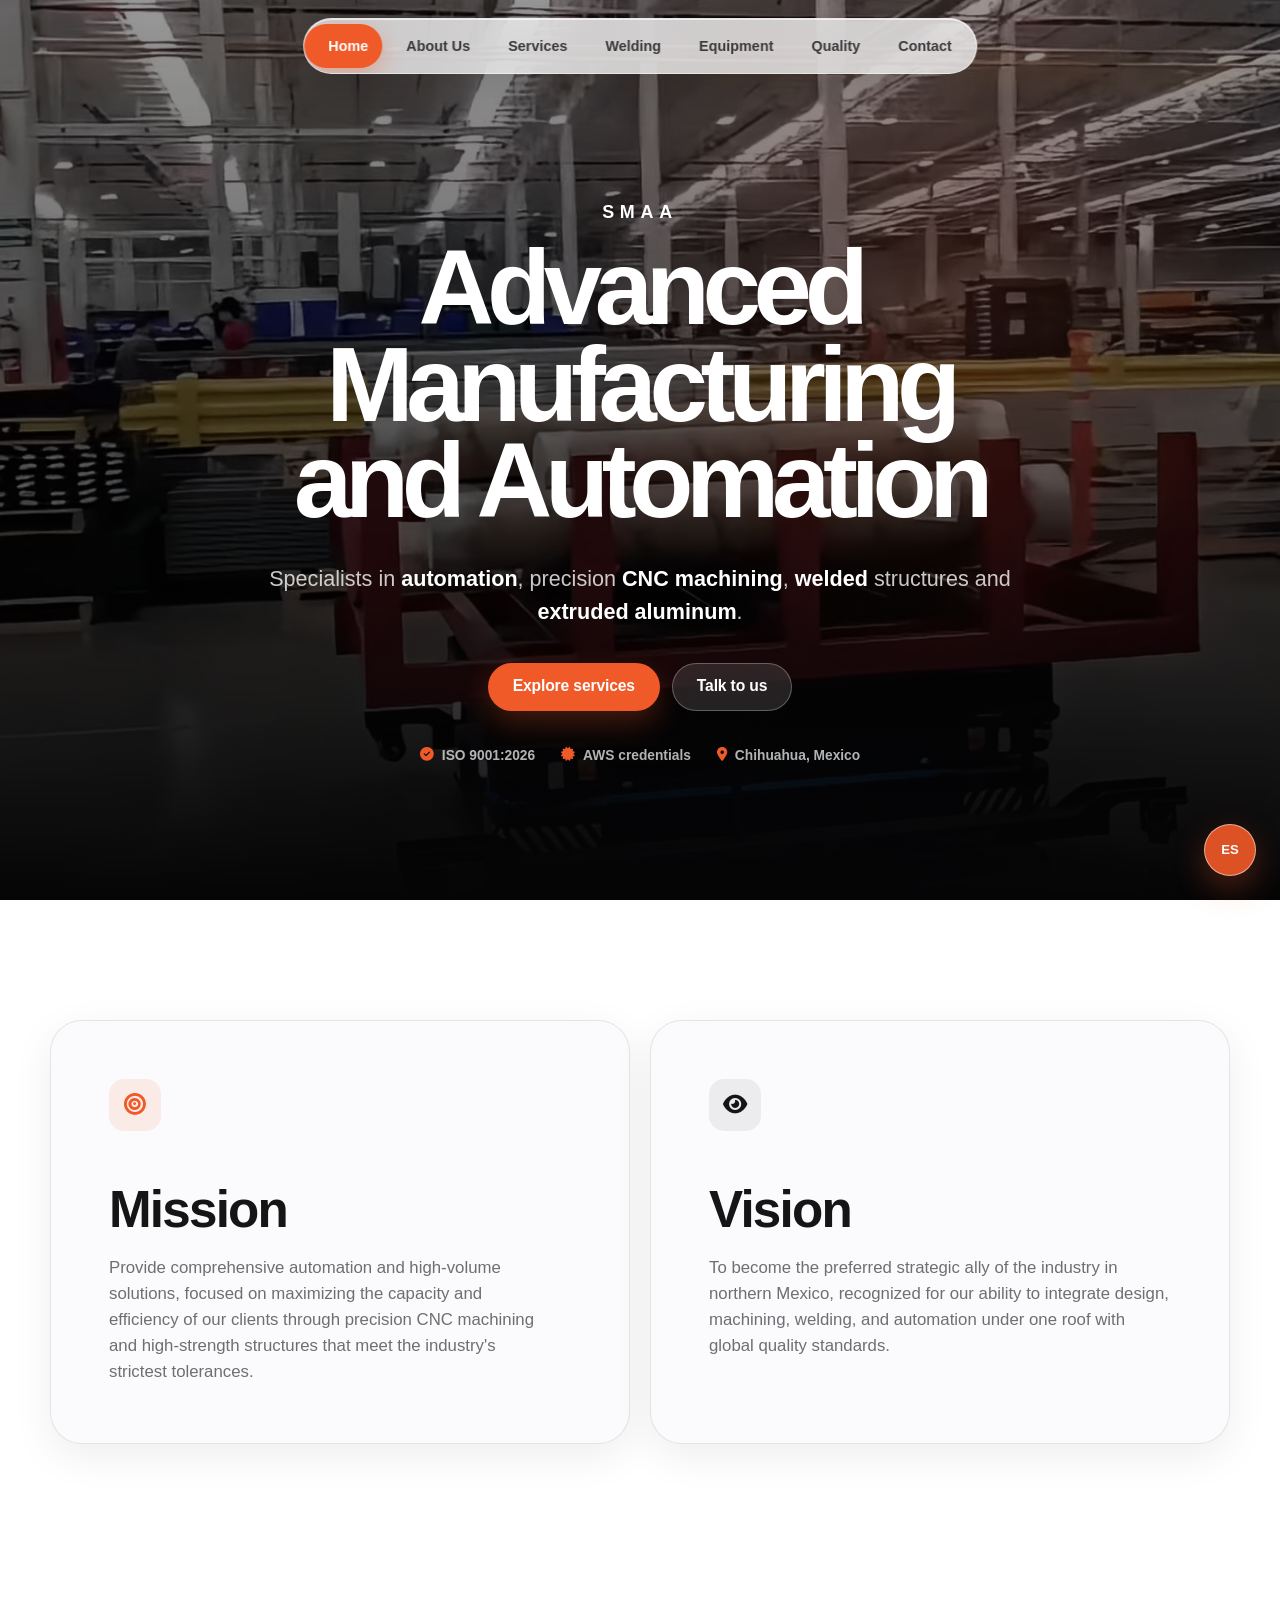
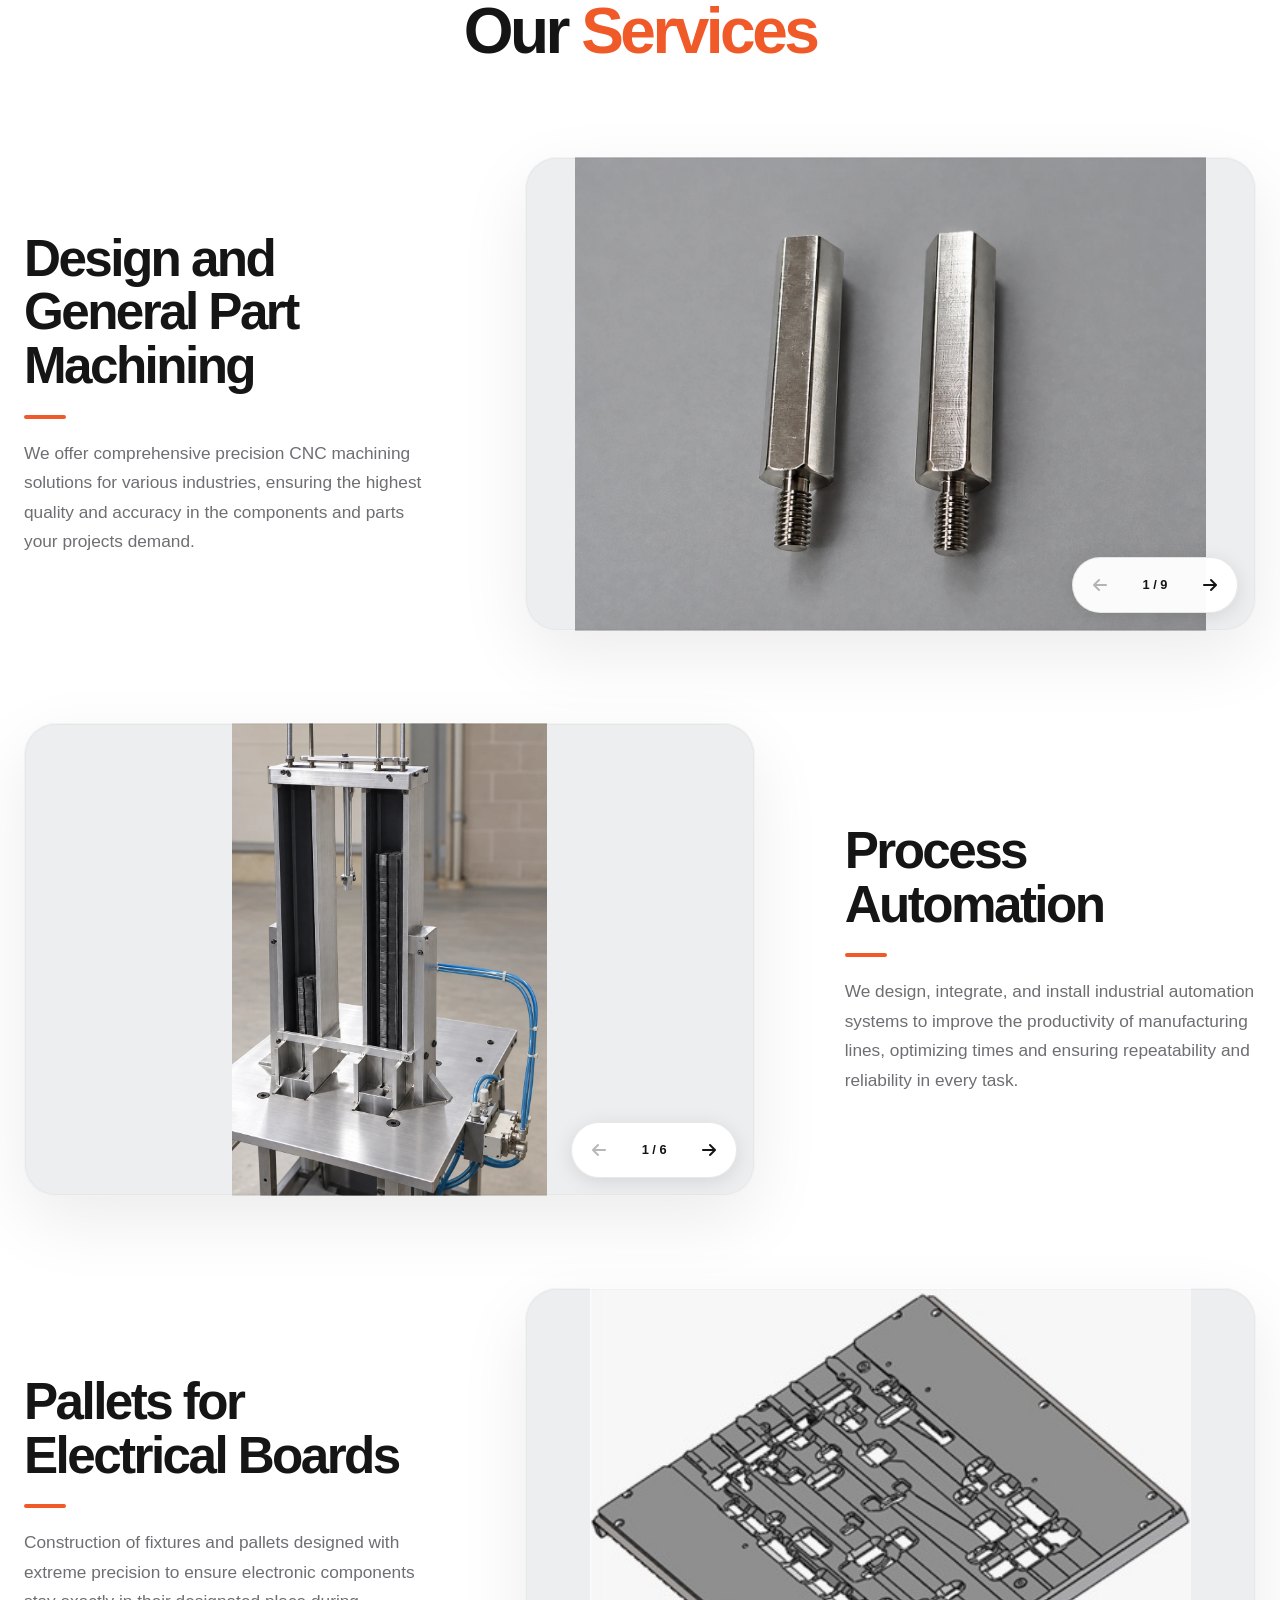
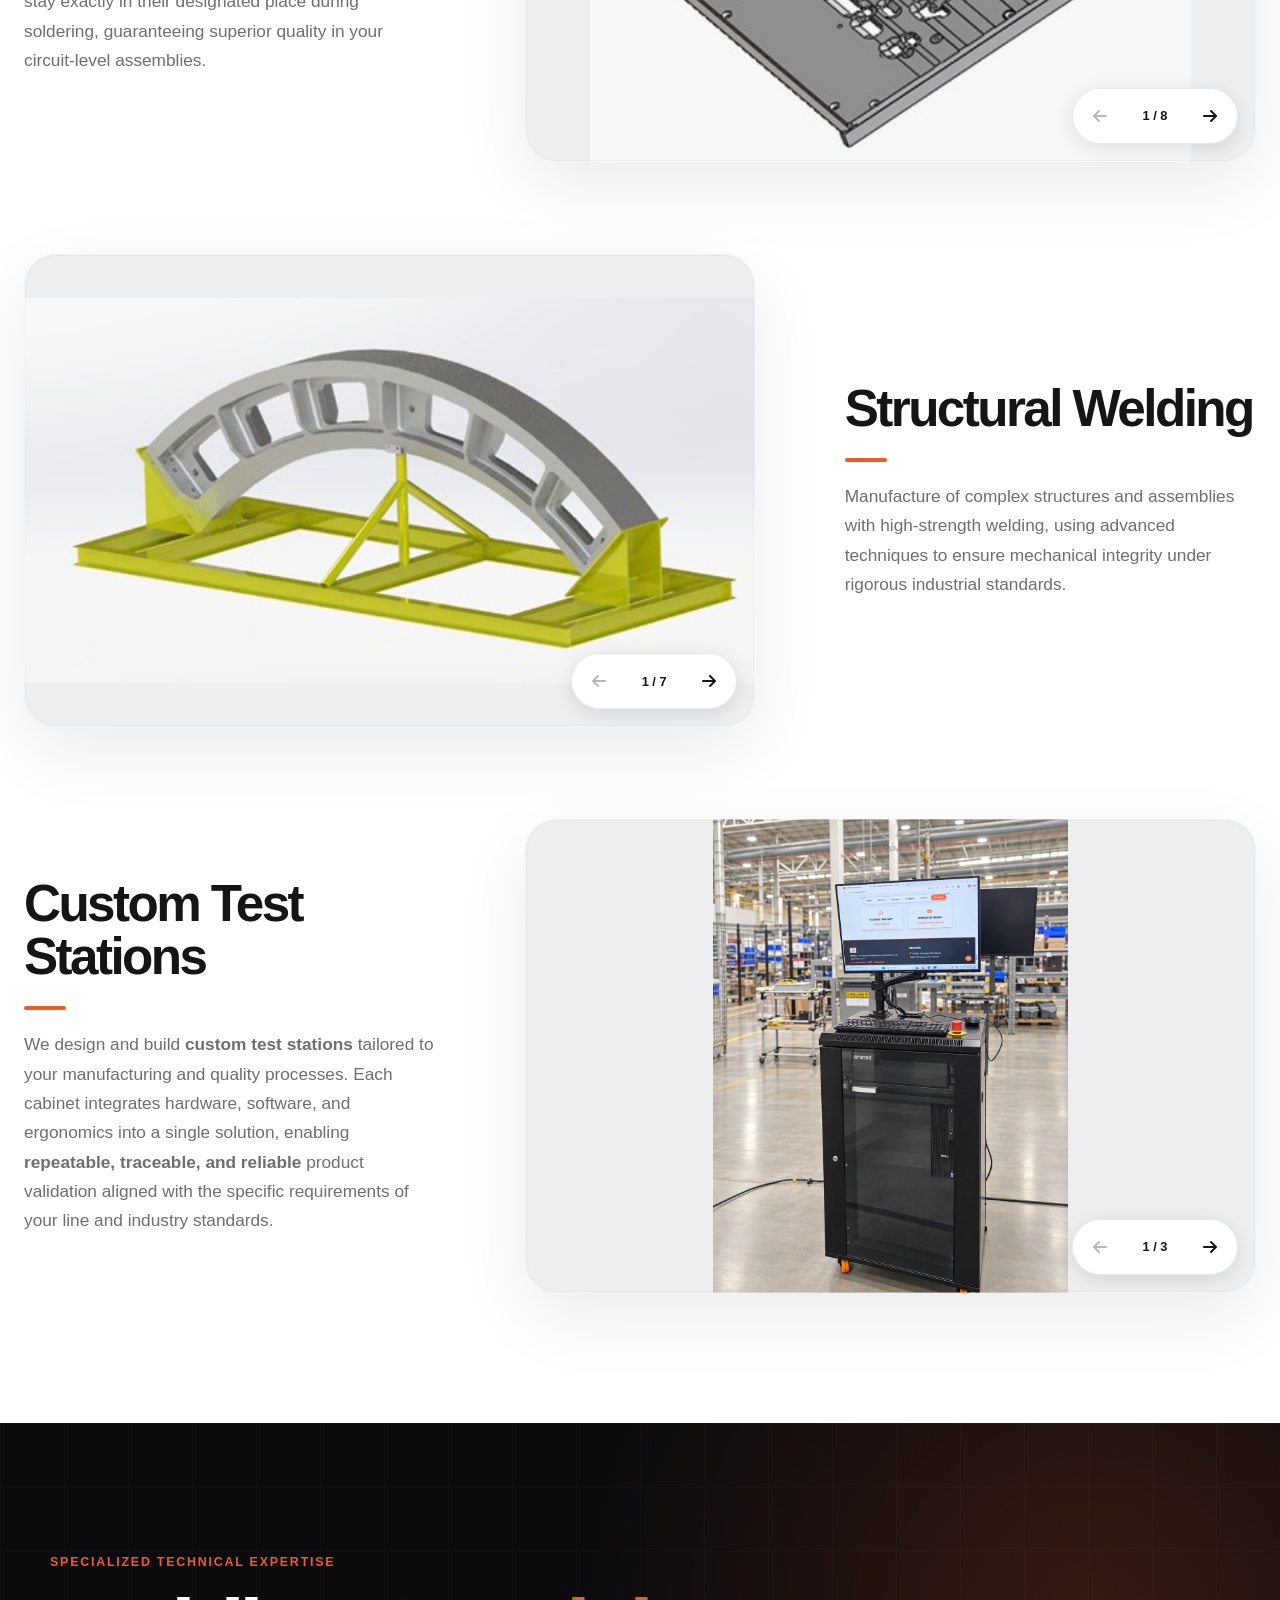
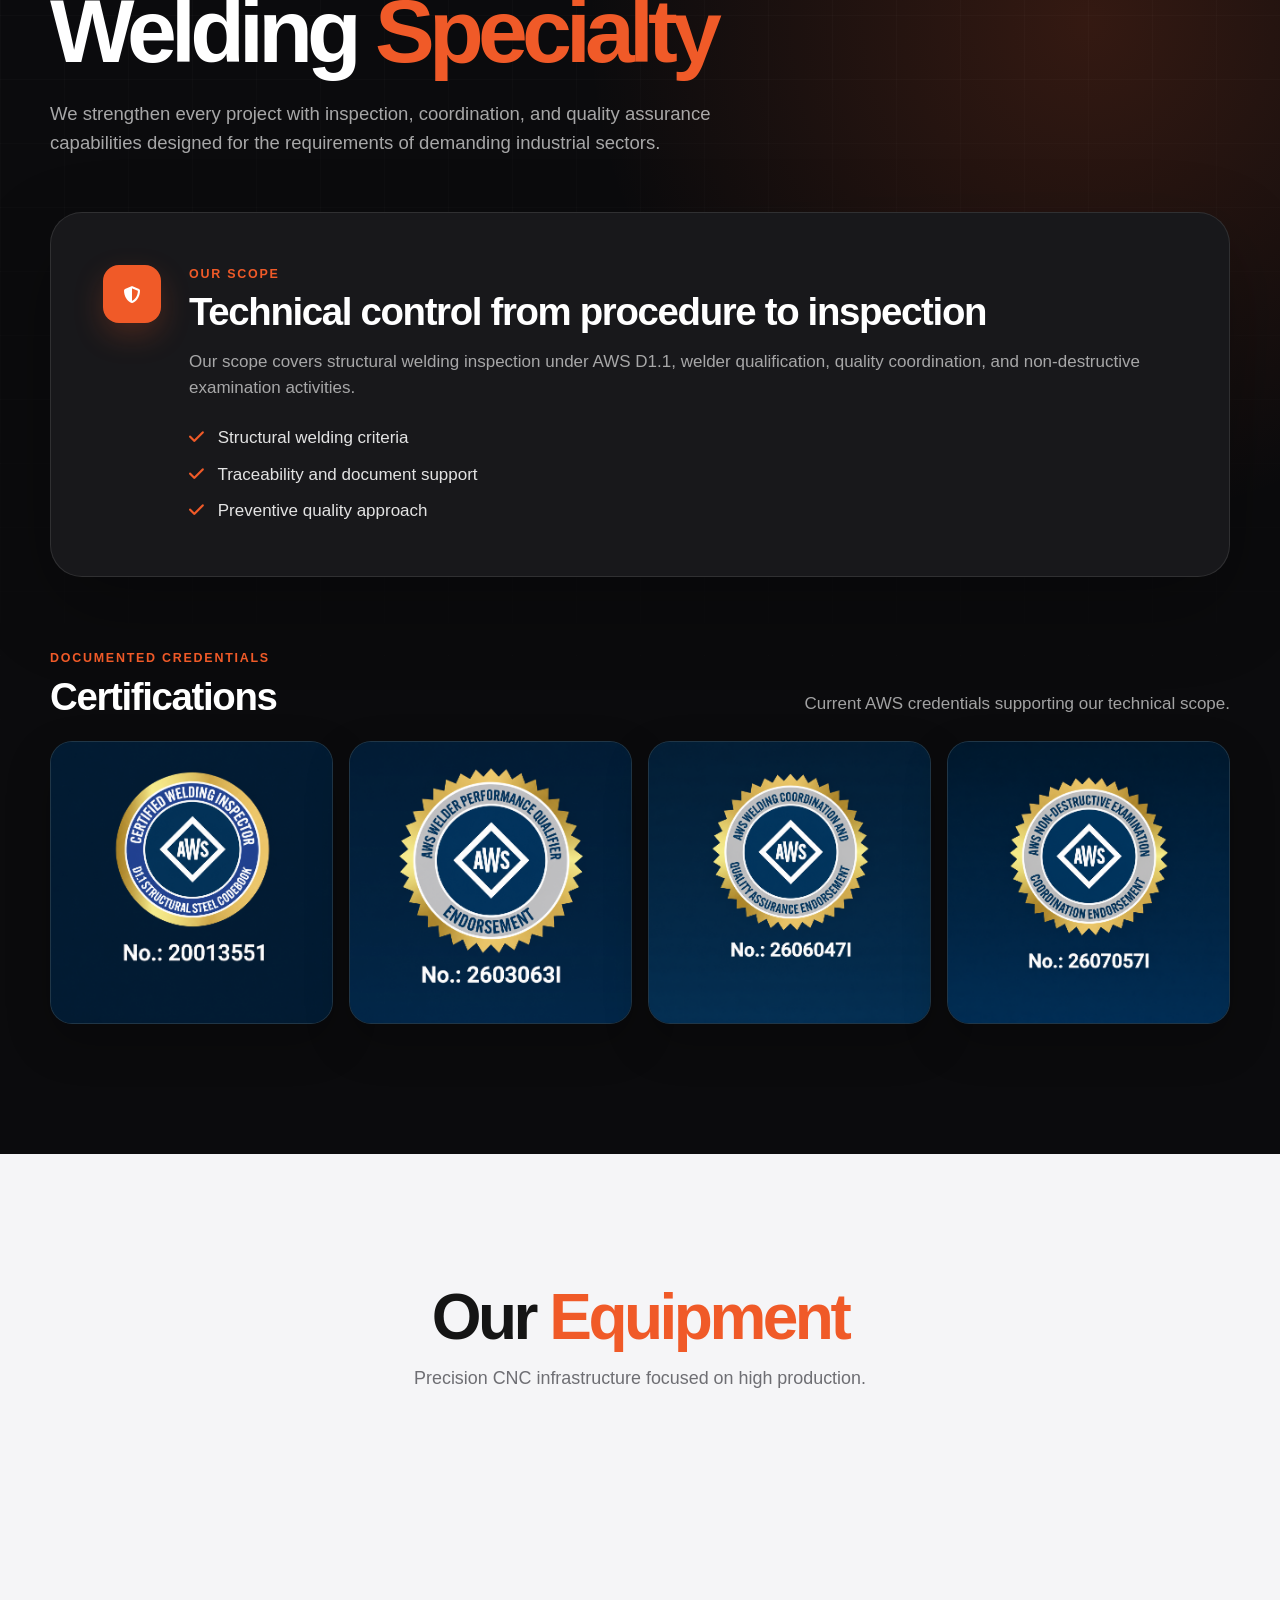
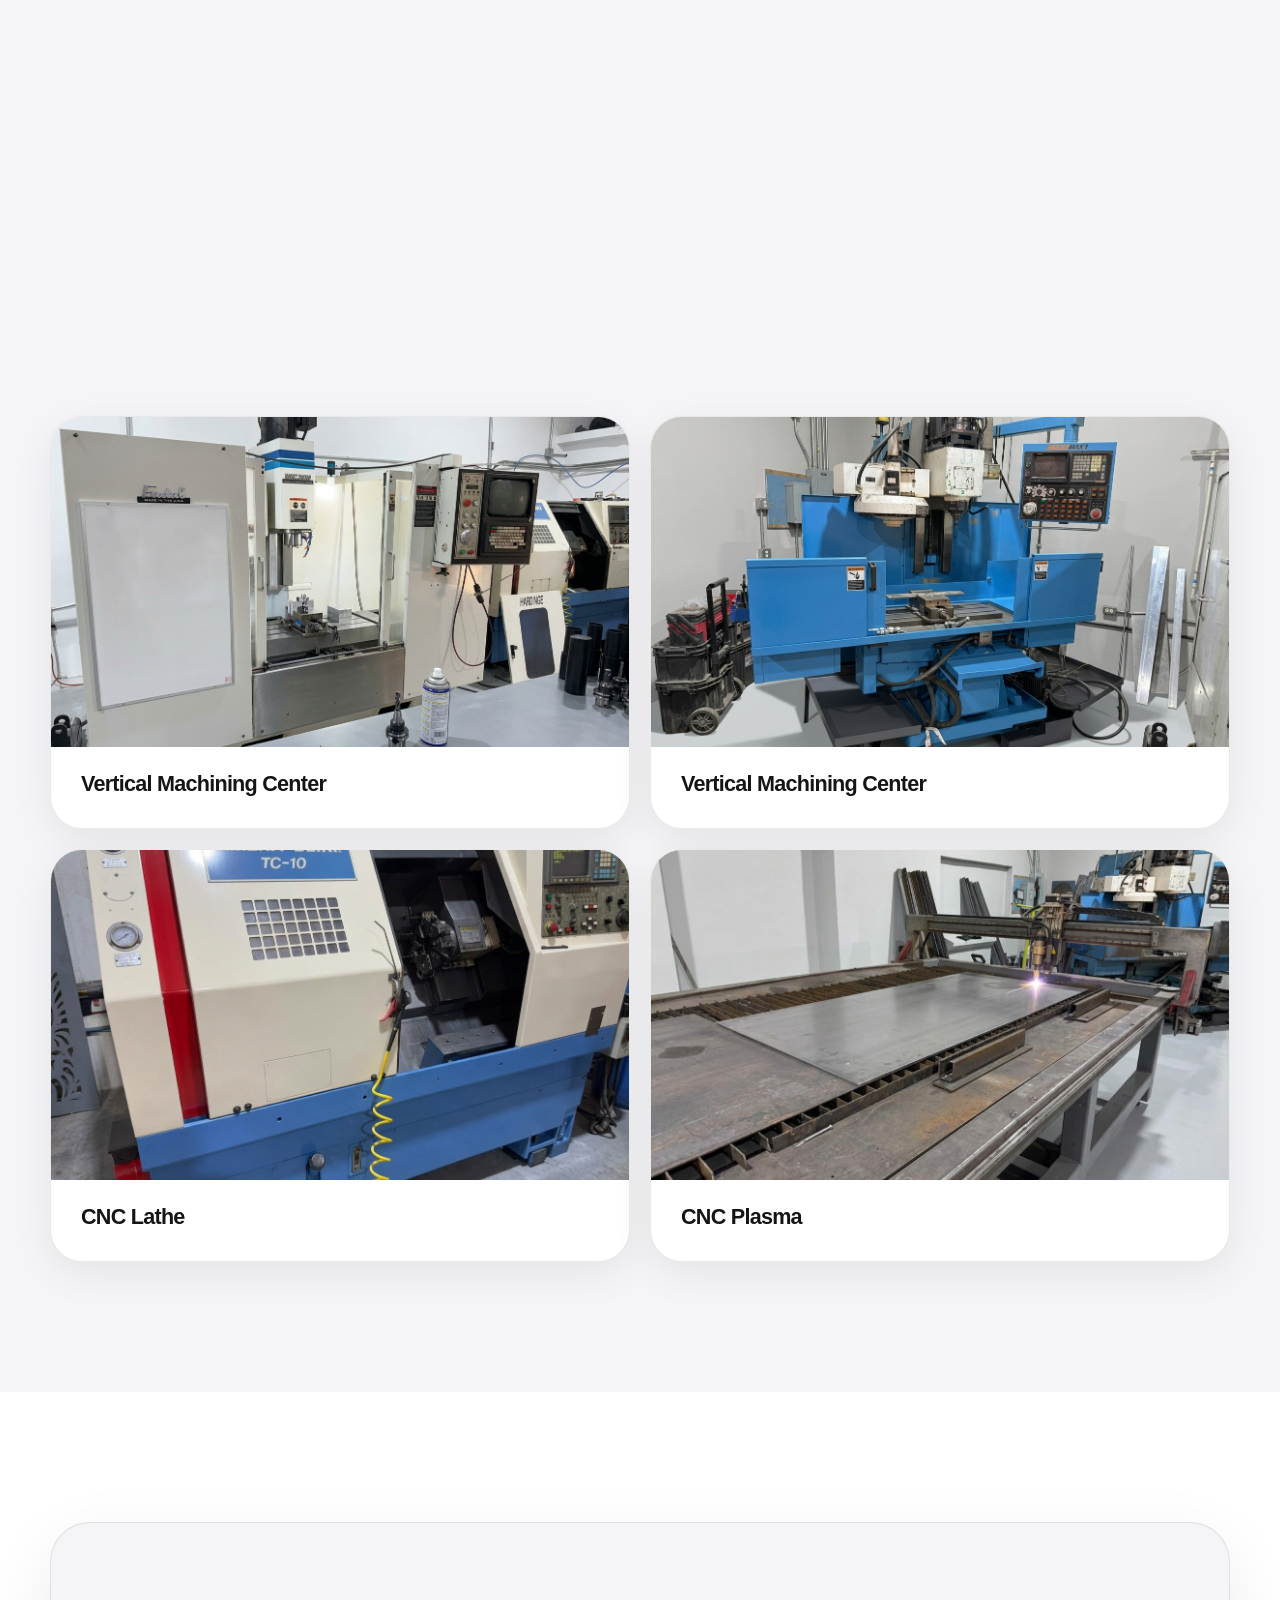
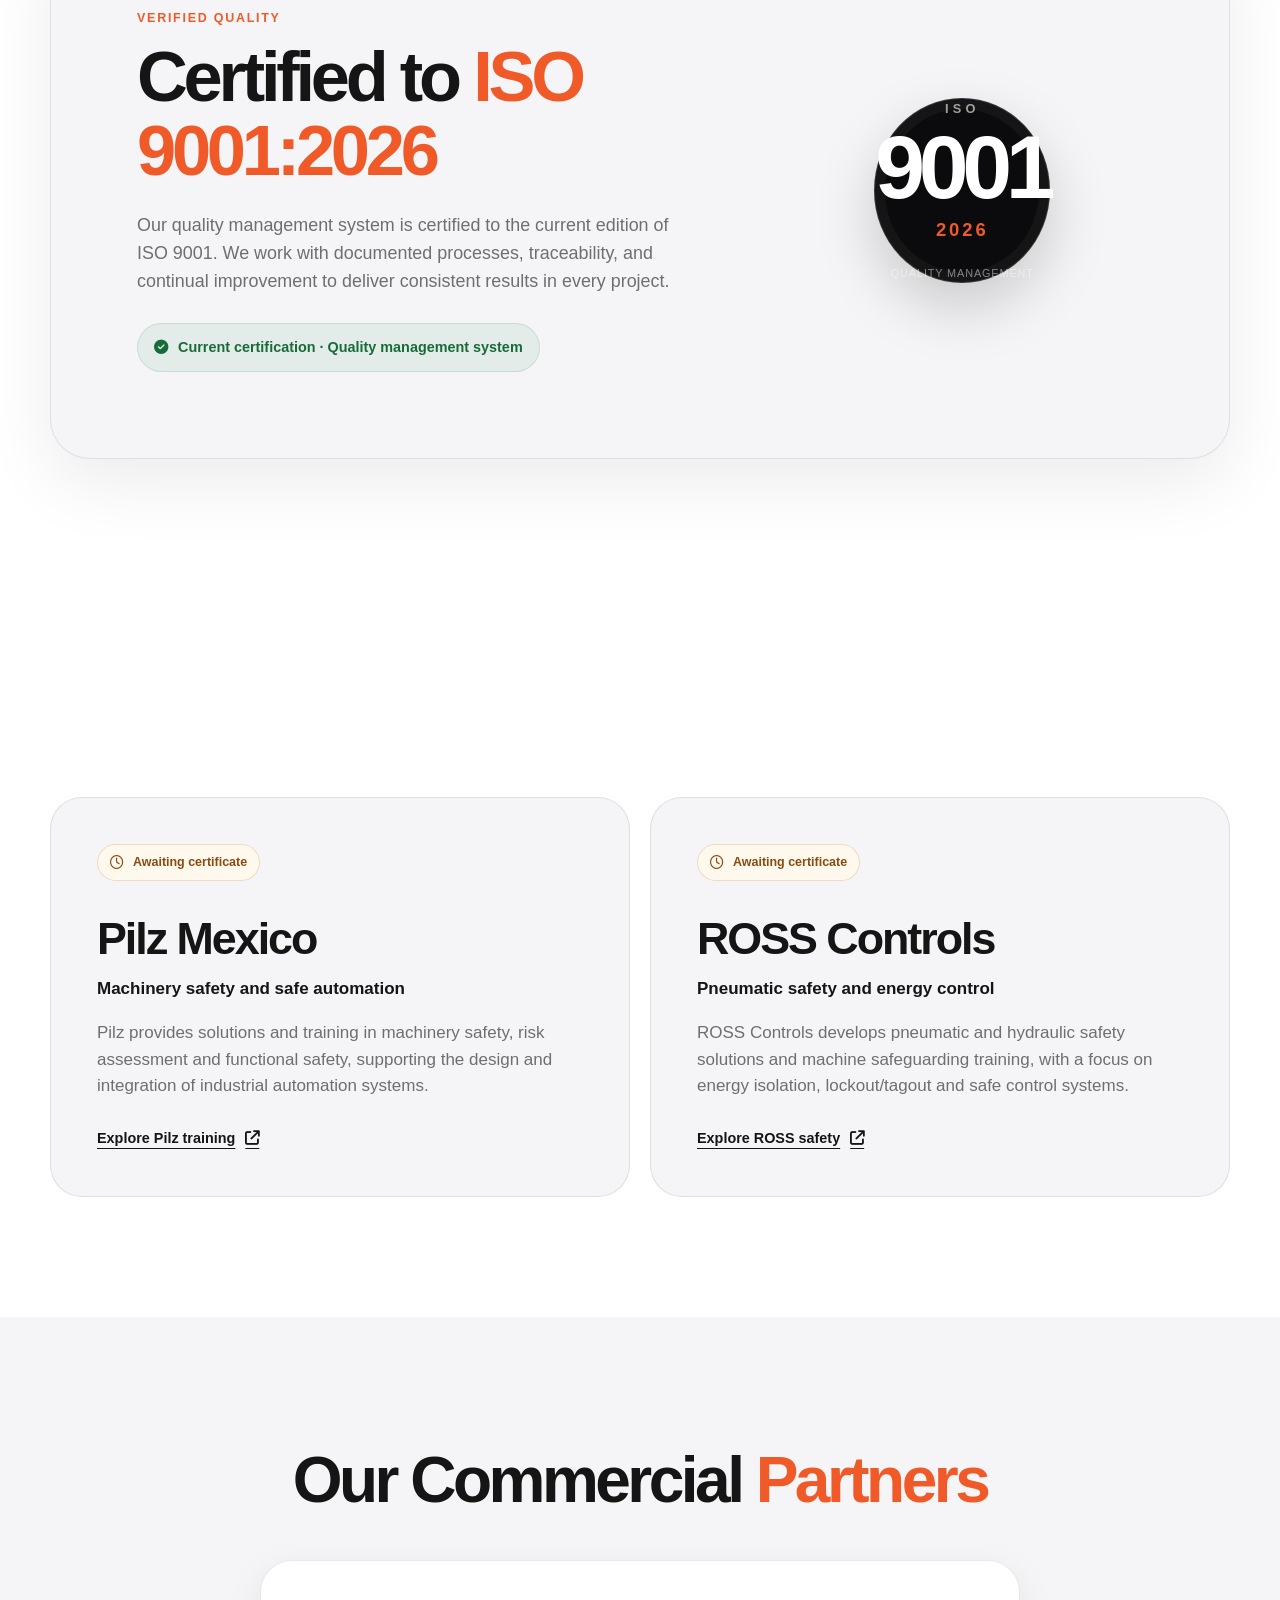
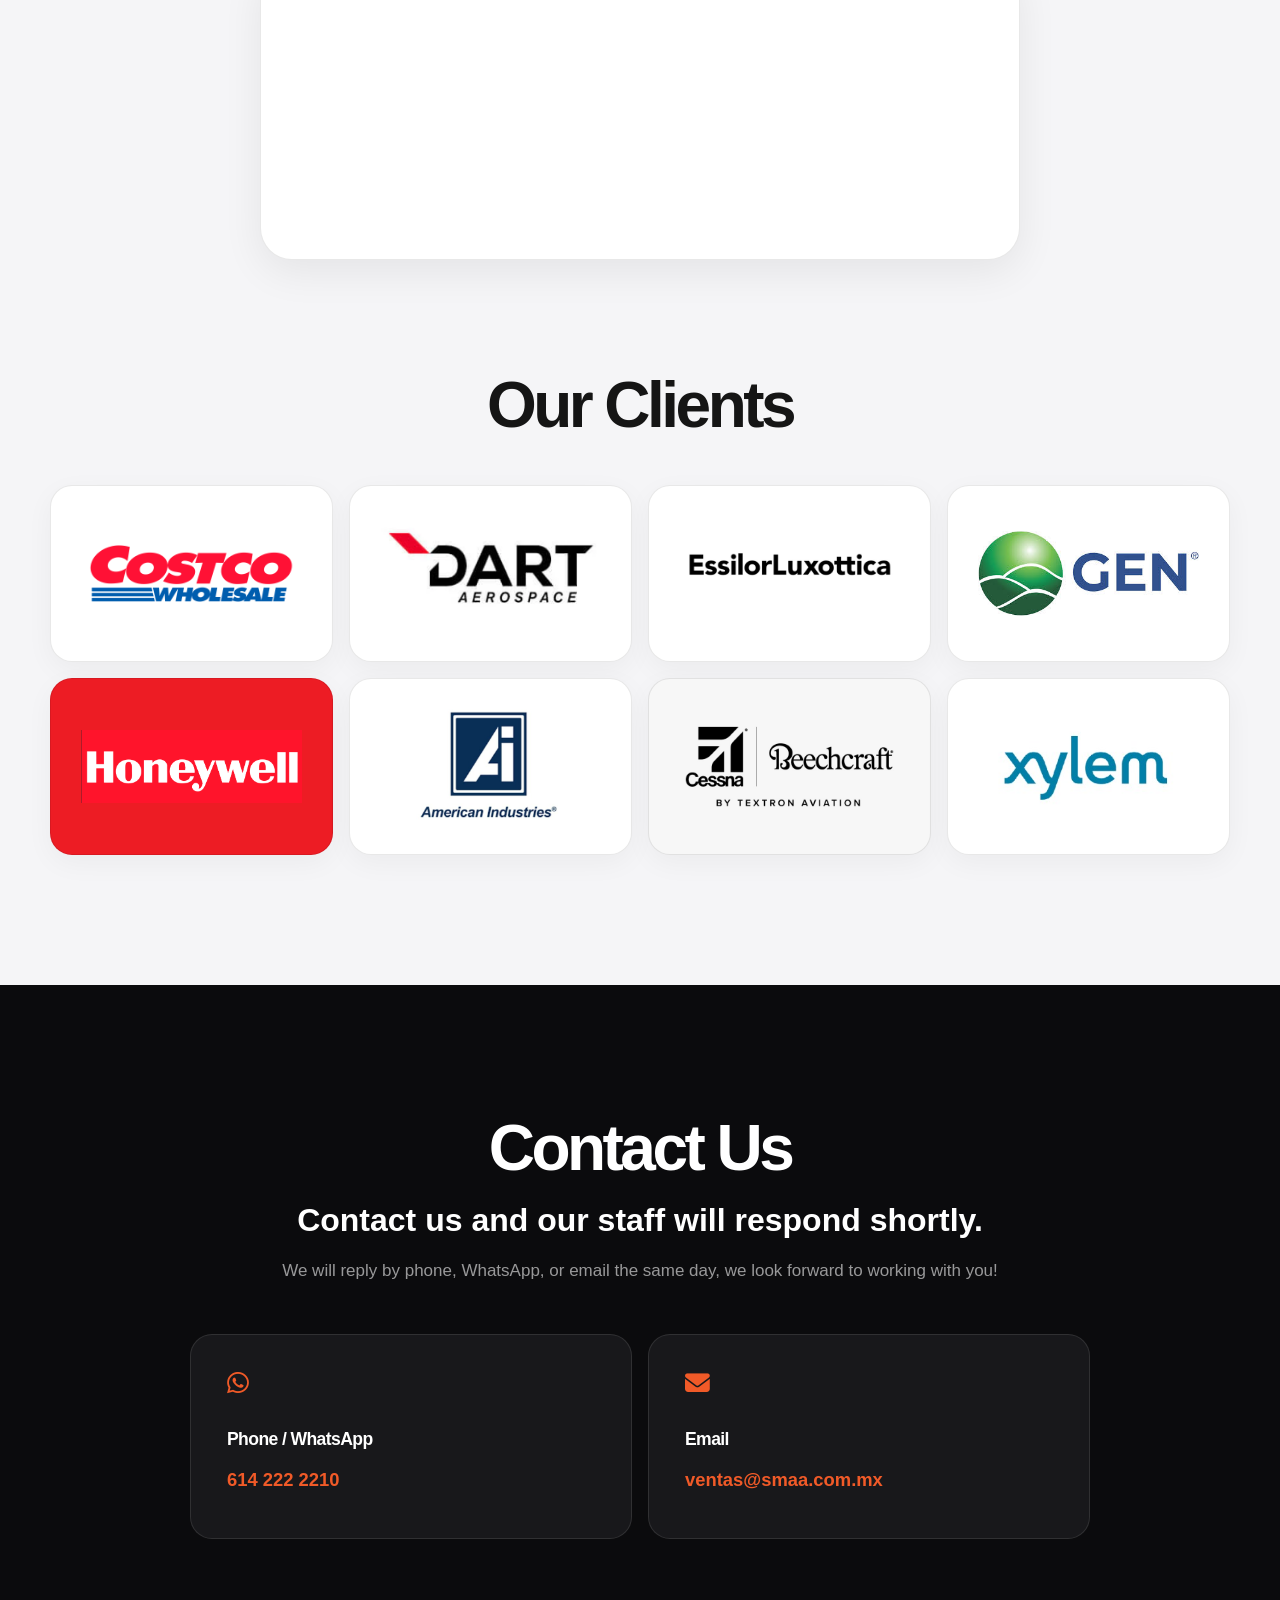
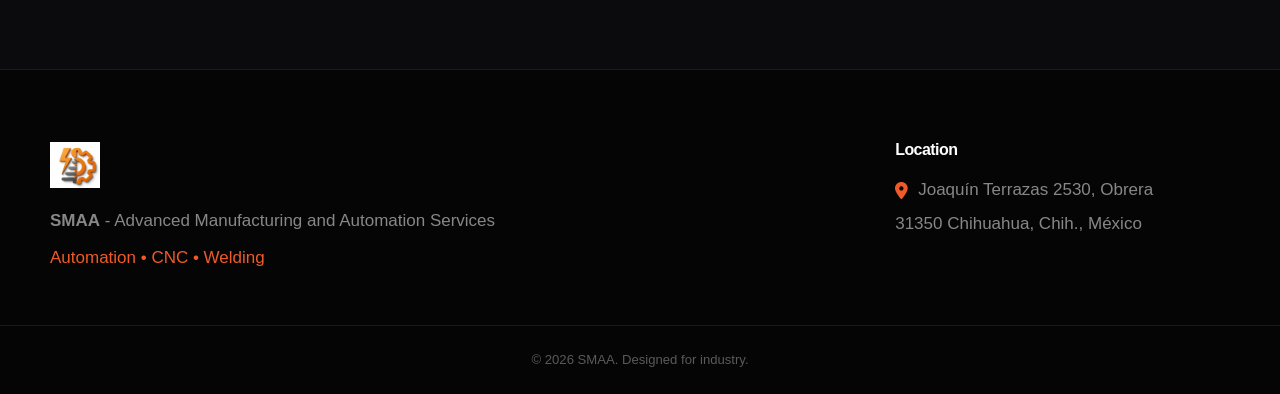
==== commit 3350e383: "Actualiza maquinaria, fotos de servicios y certificaciones próximas" ====
--- a/index-en.html
+++ b/index-en.html
@@ -10,7 +10,7 @@
     <!-- Favicon -->
     <link rel="icon" type="image/png" href="logos/logo_vectorizado.png">
     <!-- Main Stylesheet -->
-    <link rel="stylesheet" href="styles.css?v=2.0">
+    <link rel="stylesheet" href="styles.css?v=3.0">
     <!-- Font Awesome for icons -->
     <link rel="stylesheet" href="https://cdnjs.cloudflare.com/ajax/libs/font-awesome/6.4.0/css/all.min.css">
     <!-- Extra sections -->
@@ -90,27 +90,22 @@
                         <h3>Design and General Part Machining</h3>
                         <p>We offer comprehensive precision CNC machining solutions for various industries, ensuring the highest quality and accuracy in the components and parts your projects demand.</p>
                     </div>
-                    <div class="service-gallery">
-                        <div class="gallery-track long-track">
-                            <img src="images/m1.jpeg" alt="Maquinado CNC">
-                            <img src="images/m2.jpeg" alt="Maquinado CNC">
-                            <img src="images/m3.jpeg" alt="Maquinado CNC">
-                            <img src="images/m4.jpeg" alt="Maquinado CNC">
-                            <img src="images/m5.jpeg" alt="Maquinado CNC">
-                            <img src="images/m6.jpeg" alt="Maquinado CNC">
-                            <img src="images/m7.jpeg" alt="Maquinado CNC">
-                            <img src="images/m8.jpeg" alt="Maquinado CNC">
-                            <img src="images/m9.jpeg" alt="Maquinado CNC">
-                            <!-- Duplicate for continuous scroll -->
-                            <img src="images/m1.jpeg" alt="Maquinado CNC">
-                            <img src="images/m2.jpeg" alt="Maquinado CNC">
-                            <img src="images/m3.jpeg" alt="Maquinado CNC">
-                            <img src="images/m4.jpeg" alt="Maquinado CNC">
-                            <img src="images/m5.jpeg" alt="Maquinado CNC">
-                            <img src="images/m6.jpeg" alt="Maquinado CNC">
-                            <img src="images/m7.jpeg" alt="Maquinado CNC">
-                            <img src="images/m8.jpeg" alt="Maquinado CNC">
-                            <img src="images/m9.jpeg" alt="Maquinado CNC">
+                    <div class="service-gallery" role="region" aria-label="Project images">
+                        <div class="gallery-track" id="service-gallery-1" tabindex="0" aria-label="Project images">
+                            <img src="images/actualizadas/m1.webp" alt="Machined parts with threaded ends" width="1440" height="1080" loading="lazy" decoding="async">
+                            <img src="images/actualizadas/m2.webp" alt="Machined screws and pins" width="1440" height="1080" loading="lazy" decoding="async">
+                            <img src="images/actualizadas/m3.webp" alt="Machined bearing support" width="1440" height="1080" loading="lazy" decoding="async">
+                            <img src="images/actualizadas/m4.webp" alt="Aluminum part during CNC milling" width="1440" height="1080" loading="lazy" decoding="async">
+                            <img src="images/actualizadas/m5.webp" alt="Stepped metal shafts" width="1440" height="1080" loading="lazy" decoding="async">
+                            <img src="images/actualizadas/m6.webp" alt="Machined polymer and metal components" width="1440" height="1080" loading="lazy" decoding="async">
+                            <img src="images/actualizadas/m7.webp" alt="Machined metal rings" width="1440" height="1080" loading="lazy" decoding="async">
+                            <img src="images/actualizadas/m8.webp" alt="Brass part during turning" width="1440" height="1080" loading="lazy" decoding="async">
+                            <img src="images/actualizadas/m9.webp" alt="Collection of precision components" width="1440" height="1080" loading="lazy" decoding="async">
+                        </div>
+                        <div class="gallery-controls" hidden>
+                            <button type="button" class="gallery-prev" aria-label="Previous image" aria-controls="service-gallery-1"><i class="fa-solid fa-arrow-left" aria-hidden="true"></i></button>
+                            <span class="gallery-count" aria-live="polite" aria-atomic="true">1 / 9</span>
+                            <button type="button" class="gallery-next" aria-label="Next image" aria-controls="service-gallery-1"><i class="fa-solid fa-arrow-right" aria-hidden="true"></i></button>
                         </div>
                     </div>
                 </div>
@@ -121,21 +116,19 @@
                         <h3>Process Automation</h3>
                         <p>We design, integrate, and install industrial automation systems to improve the productivity of manufacturing lines, optimizing times and ensuring repeatability and reliability in every task.</p>
                     </div>
-                    <div class="service-gallery">
-                        <div class="gallery-track long-track">
-                            <img src="images/a1.jpeg" alt="Automatización">
-                            <img src="images/a2.jpeg" alt="Automatización">
-                            <img src="images/a3.jpeg" alt="Automatización">
-                            <img src="images/a4.jpeg" alt="Automatización">
-                            <img src="images/a5.jpeg" alt="Automatización">
-                            <img src="images/a6.jpeg" alt="Automatización">
-                            <!-- Duplicate -->
-                            <img src="images/a1.jpeg" alt="Automatización">
-                            <img src="images/a2.jpeg" alt="Automatización">
-                            <img src="images/a3.jpeg" alt="Automatización">
-                            <img src="images/a4.jpeg" alt="Automatización">
-                            <img src="images/a5.jpeg" alt="Automatización">
-                            <img src="images/a6.jpeg" alt="Automatización">
+                    <div class="service-gallery" role="region" aria-label="Project images">
+                        <div class="gallery-track" id="service-gallery-2" tabindex="0" aria-label="Project images">
+                            <img src="images/actualizadas/a1.webp" alt="Vertical mechanism with guides and pneumatic connections" width="933" height="1400" loading="lazy" decoding="async">
+                            <img src="images/actualizadas/a2.webp" alt="Fixture mounted on testing equipment" width="1049" height="1400" loading="lazy" decoding="async">
+                            <img src="images/a3.jpeg" alt="Automatización" loading="lazy" decoding="async">
+                            <img src="images/a4.jpeg" alt="Automatización" loading="lazy" decoding="async">
+                            <img src="images/a5.jpeg" alt="Automatización" loading="lazy" decoding="async">
+                            <img src="images/a6.jpeg" alt="Automatización" loading="lazy" decoding="async">
+                        </div>
+                        <div class="gallery-controls" hidden>
+                            <button type="button" class="gallery-prev" aria-label="Previous image" aria-controls="service-gallery-2"><i class="fa-solid fa-arrow-left" aria-hidden="true"></i></button>
+                            <span class="gallery-count" aria-live="polite" aria-atomic="true">1 / 6</span>
+                            <button type="button" class="gallery-next" aria-label="Next image" aria-controls="service-gallery-2"><i class="fa-solid fa-arrow-right" aria-hidden="true"></i></button>
                         </div>
                     </div>
                 </div>
@@ -146,25 +139,21 @@
                         <h3>Pallets for Electrical Boards</h3>
                         <p>Construction of fixtures and pallets designed with extreme precision to ensure electronic components stay exactly in their designated place during soldering, guaranteeing superior quality in your circuit-level assemblies.</p>
                     </div>
-                    <div class="service-gallery">
-                        <div class="gallery-track long-track">
-                            <img src="images/p1.jpeg" alt="Pallets">
-                            <img src="images/p2.jpeg" alt="Pallets">
-                            <img src="images/p3.jpeg" alt="Pallets">
-                            <img src="images/p4.jpeg" alt="Pallets">
-                            <img src="images/p5.jpeg" alt="Pallets">
-                            <img src="images/p6.jpeg" alt="Pallets">
-                            <img src="images/p7.jpeg" alt="Pallets">
-                            <img src="images/p8.jpeg" alt="Pallets">
-                            <!-- Duplicate -->
-                            <img src="images/p1.jpeg" alt="Pallets">
-                            <img src="images/p2.jpeg" alt="Pallets">
-                            <img src="images/p3.jpeg" alt="Pallets">
-                            <img src="images/p4.jpeg" alt="Pallets">
-                            <img src="images/p5.jpeg" alt="Pallets">
-                            <img src="images/p6.jpeg" alt="Pallets">
-                            <img src="images/p7.jpeg" alt="Pallets">
-                            <img src="images/p8.jpeg" alt="Pallets">
+                    <div class="service-gallery" role="region" aria-label="Project images">
+                        <div class="gallery-track" id="service-gallery-3" tabindex="0" aria-label="Project images">
+                            <img src="images/p1.jpeg" alt="Pallets" loading="lazy" decoding="async">
+                            <img src="images/p2.jpeg" alt="Pallets" loading="lazy" decoding="async">
+                            <img src="images/p3.jpeg" alt="Pallets" loading="lazy" decoding="async">
+                            <img src="images/p4.jpeg" alt="Pallets" loading="lazy" decoding="async">
+                            <img src="images/p5.jpeg" alt="Pallets" loading="lazy" decoding="async">
+                            <img src="images/p6.jpeg" alt="Pallets" loading="lazy" decoding="async">
+                            <img src="images/p7.jpeg" alt="Pallets" loading="lazy" decoding="async">
+                            <img src="images/p8.jpeg" alt="Pallets" loading="lazy" decoding="async">
+                        </div>
+                        <div class="gallery-controls" hidden>
+                            <button type="button" class="gallery-prev" aria-label="Previous image" aria-controls="service-gallery-3"><i class="fa-solid fa-arrow-left" aria-hidden="true"></i></button>
+                            <span class="gallery-count" aria-live="polite" aria-atomic="true">1 / 8</span>
+                            <button type="button" class="gallery-next" aria-label="Next image" aria-controls="service-gallery-3"><i class="fa-solid fa-arrow-right" aria-hidden="true"></i></button>
                         </div>
                     </div>
                 </div>
@@ -175,23 +164,20 @@
                         <h3>Structural Welding</h3>
                         <p>Manufacture of complex structures and assemblies with high-strength welding, using advanced techniques to ensure mechanical integrity under rigorous industrial standards.</p>
                     </div>
-                    <div class="service-gallery">
-                        <div class="gallery-track long-track">
-                            <img src="images/s1.jpeg" alt="Soldadura">
-                            <img src="images/s2.jpeg" alt="Soldadura">
-                            <img src="images/s3.jpeg" alt="Soldadura">
-                            <img src="images/s4.jpeg" alt="Soldadura">
-                            <img src="images/s5.jpeg" alt="Soldadura">
-                            <img src="images/s6.jpeg" alt="Soldadura">
-                            <img src="images/s8.jpeg" alt="Soldadura">
-                            <!-- Duplicate -->
-                            <img src="images/s1.jpeg" alt="Soldadura">
-                            <img src="images/s2.jpeg" alt="Soldadura">
-                            <img src="images/s3.jpeg" alt="Soldadura">
-                            <img src="images/s4.jpeg" alt="Soldadura">
-                            <img src="images/s5.jpeg" alt="Soldadura">
-                            <img src="images/s6.jpeg" alt="Soldadura">
-                            <img src="images/s8.jpeg" alt="Soldadura">
+                    <div class="service-gallery" role="region" aria-label="Project images">
+                        <div class="gallery-track" id="service-gallery-4" tabindex="0" aria-label="Project images">
+                            <img src="images/s1.jpeg" alt="Soldadura" loading="lazy" decoding="async">
+                            <img src="images/actualizadas/s2.webp" alt="Curved structures on transport frames" width="1440" height="960" loading="lazy" decoding="async">
+                            <img src="images/s3.jpeg" alt="Soldadura" loading="lazy" decoding="async">
+                            <img src="images/actualizadas/s4.webp" alt="Industrial assembly installed at a plant" width="1440" height="1080" loading="lazy" decoding="async">
+                            <img src="images/s5.jpeg" alt="Soldadura" loading="lazy" decoding="async">
+                            <img src="images/s6.jpeg" alt="Soldadura" loading="lazy" decoding="async">
+                            <img src="images/s8.jpeg" alt="Soldadura" loading="lazy" decoding="async">
+                        </div>
+                        <div class="gallery-controls" hidden>
+                            <button type="button" class="gallery-prev" aria-label="Previous image" aria-controls="service-gallery-4"><i class="fa-solid fa-arrow-left" aria-hidden="true"></i></button>
+                            <span class="gallery-count" aria-live="polite" aria-atomic="true">1 / 7</span>
+                            <button type="button" class="gallery-next" aria-label="Next image" aria-controls="service-gallery-4"><i class="fa-solid fa-arrow-right" aria-hidden="true"></i></button>
                         </div>
                     </div>
                 </div>
@@ -202,15 +188,16 @@
                         <h3>Custom Test Stations</h3>
                         <p>We design and build <strong>custom test stations</strong> tailored to your manufacturing and quality processes. Each cabinet integrates hardware, software, and ergonomics into a single solution, enabling <strong>repeatable, traceable, and reliable</strong> product validation aligned with the specific requirements of your line and industry standards.</p>
                     </div>
-                    <div class="service-gallery">
-                        <div class="gallery-track long-track">
-                            <img src="images/so1.jpg" alt="Custom Test Station">
-                            <img src="images/so2.jpg" alt="Custom Test Station">
-                            <img src="images/so3.jpg" alt="Custom Test Station">
-                            <!-- Duplicate -->
-                            <img src="images/so1.jpg" alt="Custom Test Station">
-                            <img src="images/so2.jpg" alt="Custom Test Station">
-                            <img src="images/so3.jpg" alt="Custom Test Station">
+                    <div class="service-gallery" role="region" aria-label="Project images">
+                        <div class="gallery-track" id="service-gallery-5" tabindex="0" aria-label="Project images">
+                            <img src="images/actualizadas/so1.webp" alt="Mobile test station with monitor and cabinet" width="1050" height="1400" loading="lazy" decoding="async">
+                            <img src="images/actualizadas/so2.webp" alt="Interior of a test station cabinet" width="1050" height="1400" loading="lazy" decoding="async">
+                            <img src="images/actualizadas/so3.webp" alt="Test station with cabinet and stop control" width="1050" height="1400" loading="lazy" decoding="async">
+                        </div>
+                        <div class="gallery-controls" hidden>
+                            <button type="button" class="gallery-prev" aria-label="Previous image" aria-controls="service-gallery-5"><i class="fa-solid fa-arrow-left" aria-hidden="true"></i></button>
+                            <span class="gallery-count" aria-live="polite" aria-atomic="true">1 / 3</span>
+                            <button type="button" class="gallery-next" aria-label="Next image" aria-controls="service-gallery-5"><i class="fa-solid fa-arrow-right" aria-hidden="true"></i></button>
                         </div>
                     </div>
                 </div>
@@ -280,6 +267,20 @@
                 <h2 class="section-title text-center animate-on-scroll">Our <span class="highlight-orange">Equipment</span></h2>
                 <p class="section-desc text-center animate-on-scroll">Precision CNC infrastructure focused on high production.</p>
                 <div class="machines-grid">
+                    <div class="machine-card machine-card--new animate-on-scroll">
+                        <div class="machine-img-wrapper">
+                            <img src="maquinaria/actualizada/hardinge-vmc-600-ii.webp" alt="Hardinge VMC 600 II vertical machining center" width="1440" height="1080" loading="lazy" decoding="async">
+                        </div>
+                        <h3>Hardinge VMC 600 II</h3>
+                        <p class="machine-type">CNC vertical machining center</p>
+                    </div>
+                    <div class="machine-card machine-card--new animate-on-scroll">
+                        <div class="machine-img-wrapper">
+                            <img src="maquinaria/actualizada/hurco.webp" alt="Hurco vertical machining center" width="1440" height="1080" loading="lazy" decoding="async">
+                        </div>
+                        <h3>Hurco</h3>
+                        <p class="machine-type">CNC vertical machining center</p>
+                    </div>
                     <div class="machine-card animate-on-scroll">
                         <div class="machine-img-wrapper">
                             <img src="maquinaria/centro1.png" alt="Centro de Maquinado Vertical">
@@ -327,6 +328,32 @@
                         <span class="iso-mark-year">2026</span>
                         <small>Quality management</small>
                     </div>
+                </div>
+            </div>
+        </section>
+
+        <section class="upcoming-certifications" aria-labelledby="upcoming-title">
+            <div class="container">
+                <div class="upcoming-heading animate-on-scroll">
+                    <span class="section-kicker">Industrial safety</span>
+                    <h2 id="upcoming-title">Upcoming <span class="highlight-orange">certifications</span></h2>
+                    <p>We are awaiting certificates from Pilz Mexico and ROSS Controls. The issue date is yet to be confirmed.</p>
+                </div>
+                <div class="upcoming-grid">
+                    <article class="upcoming-card animate-on-scroll">
+                        <span class="pending-status"><i class="fa-regular fa-clock" aria-hidden="true"></i> Awaiting certificate</span>
+                        <h3>Pilz Mexico</h3>
+                        <p class="certification-focus">Machinery safety and safe automation</p>
+                        <p>Pilz provides solutions and training in machinery safety, risk assessment and functional safety, supporting the design and integration of industrial automation systems.</p>
+                        <a class="certification-link" href="https://www.pilz.com/es-MX/trainings" target="_blank" rel="noopener noreferrer">Explore Pilz training <i class="fa-solid fa-arrow-up-right-from-square" aria-hidden="true"></i></a>
+                    </article>
+                    <article class="upcoming-card animate-on-scroll">
+                        <span class="pending-status"><i class="fa-regular fa-clock" aria-hidden="true"></i> Awaiting certificate</span>
+                        <h3>ROSS Controls</h3>
+                        <p class="certification-focus">Pneumatic safety and energy control</p>
+                        <p>ROSS Controls develops pneumatic and hydraulic safety solutions and machine safeguarding training, with a focus on energy isolation, lockout/tagout and safe control systems.</p>
+                        <a class="certification-link" href="https://www.rosscontrols.com/en/applications/safety" target="_blank" rel="noopener noreferrer">Explore ROSS safety <i class="fa-solid fa-arrow-up-right-from-square" aria-hidden="true"></i></a>
+                    </article>
                 </div>
             </div>
         </section>
@@ -408,7 +435,7 @@
         </div>
     </footer>
 
-    <script src="script.js"></script>
+    <script src="script.js?v=3.0"></script>
 </body>
 
 </html>
--- a/styles.css
+++ b/styles.css
@@ -53,8 +53,11 @@
 .service-text h3{margin-bottom:20px;font-size:clamp(2rem,4vw,3.5rem);letter-spacing:-.05em}.service-text h3::after{display:block;width:42px;height:4px;margin-top:22px;border-radius:4px;background:var(--orange);content:""}
 .service-text p{max-width:520px;color:var(--muted);font-size:1.08rem;line-height:1.7}
 .service-gallery{position:relative;display:flex;width:100%;min-width:0;height:clamp(310px,37vw,520px);overflow:hidden;border-radius:var(--r-lg);background:var(--soft);box-shadow:var(--shadow)}.service-gallery::after{position:absolute;inset:0;border:1px solid rgba(255,255,255,.35);border-radius:inherit;box-shadow:inset 0 0 0 1px rgba(0,0,0,.03);content:"";pointer-events:none}
-.gallery-track{display:flex;width:max-content;height:100%;animation:scrollGallery 44s linear infinite}.gallery-track.long-track{animation-duration:60s}.service-row:hover .gallery-track{animation-play-state:paused}
-.gallery-track img{display:block;width:clamp(340px,42vw,620px);min-width:clamp(340px,42vw,620px);height:100%;flex-shrink:0;object-fit:cover}
+.gallery-track{display:flex;width:100%;height:100%;overflow-x:auto;scroll-snap-type:x mandatory;scrollbar-width:thin;scrollbar-color:rgba(0,0,0,.22) transparent;overscroll-behavior-x:contain}
+.gallery-track img{display:block;width:100%;min-width:100%;height:100%;flex-shrink:0;object-fit:contain;scroll-snap-align:start;scroll-snap-stop:always;background:#eceeef}
+.gallery-track:focus-visible{outline:3px solid var(--orange);outline-offset:-4px}
+.gallery-controls{position:absolute;z-index:1;right:18px;bottom:18px;display:flex;align-items:center;gap:12px;padding:5px;border:1px solid var(--line);border-radius:999px;background:rgba(255,255,255,.96);box-shadow:0 4px 20px rgba(0,0,0,.1)}.gallery-controls[hidden]{display:none}
+.gallery-controls button{display:grid;width:44px;height:44px;place-items:center;border:0;border-radius:50%;background:transparent;color:var(--ink);cursor:pointer;font-size:1rem}.gallery-controls button:hover{background:var(--soft)}.gallery-controls button:disabled{opacity:.3;cursor:default}.gallery-count{min-width:42px;color:var(--ink);font-size:.8rem;font-weight:650;font-variant-numeric:tabular-nums;text-align:center}
 
 /* Welding */
 .welding-specialty{position:relative;overflow:hidden;padding:130px 0;background:radial-gradient(circle at 85% 15%,rgba(240,90,40,.18),transparent 32%),var(--dark);color:#fff}.welding-specialty::before{position:absolute;inset:0;background-image:linear-gradient(rgba(255,255,255,.025) 1px,transparent 1px),linear-gradient(90deg,rgba(255,255,255,.025) 1px,transparent 1px);background-size:64px 64px;content:"";mask-image:linear-gradient(to bottom,black,transparent 80%);pointer-events:none}.welding-specialty .container{position:relative;z-index:1}
@@ -77,6 +80,17 @@
 .iso-subtext{display:inline-flex;align-items:center;gap:10px;margin-top:28px;padding:12px 16px;border:1px solid rgba(38,143,80,.16);border-radius:999px;background:rgba(38,143,80,.08);color:#176b39;font-size:.9rem;font-weight:650}
 .iso-mark{display:flex;aspect-ratio:1;max-width:340px;margin-inline:auto;flex-direction:column;align-items:center;justify-content:center;border:1px solid rgba(255,255,255,.18);border-radius:50%;background:var(--dark);box-shadow:0 24px 60px rgba(0,0,0,.18),inset 0 0 0 10px rgba(255,255,255,.04);color:#fff;text-align:center}.iso-mark-label{color:rgba(255,255,255,.6);font-size:.8rem;font-weight:700;letter-spacing:.32em}.iso-mark strong{margin-block:4px;font-size:clamp(3.4rem,7vw,5.7rem);letter-spacing:-.07em;line-height:1}.iso-mark-year{color:var(--orange);font-size:1.15rem;font-weight:750;letter-spacing:.16em}.iso-mark small{margin-top:20px;color:rgba(255,255,255,.48);font-size:.68rem;letter-spacing:.08em;text-transform:uppercase}
 
+/* Upcoming safety certifications */
+.upcoming-certifications{padding:0 0 120px;background:var(--surface)}
+.upcoming-heading{max-width:780px;margin-bottom:36px}.upcoming-heading h2{margin:12px 0 20px;font-size:clamp(2.5rem,5vw,4.5rem);letter-spacing:-.055em}.upcoming-heading p{max-width:680px;color:var(--muted);font-size:1.08rem}
+.upcoming-grid{display:grid;grid-template-columns:repeat(2,minmax(0,1fr));gap:20px}
+.upcoming-card{display:flex;flex-direction:column;align-items:flex-start;padding:clamp(28px,4vw,46px);border:1px solid var(--line);border-radius:var(--r-lg);background:var(--soft)}
+.pending-status{display:inline-flex;align-items:center;gap:9px;margin-bottom:34px;padding:8px 12px;border:1px solid rgba(171,91,9,.18);border-radius:999px;background:#fff8ed;color:#8a4b10;font-size:.78rem;font-weight:650}.pending-status i{font-size:.85rem}
+.upcoming-card h3{font-size:clamp(2rem,3.5vw,3rem);letter-spacing:-.045em}.certification-focus{margin:14px 0 18px;font-weight:650;color:var(--ink)}.upcoming-card>p:not(.certification-focus){color:var(--muted)}
+.certification-link{display:inline-flex;align-items:center;gap:10px;min-height:44px;margin-top:auto;padding-top:28px;color:var(--ink);font-size:.9rem;font-weight:650;text-underline-offset:5px}.certification-link:hover{color:var(--orange-dark)}
+.machine-card--new .machine-img-wrapper{height:auto;aspect-ratio:4/3}.machine-card--new .machine-img-wrapper img{display:block;object-fit:contain}.machine-card--new h3{padding-bottom:10px}.machine-type{padding:0 30px 30px;color:var(--muted);font-size:.94rem}
+@media(max-width:720px){.upcoming-certifications{padding-bottom:88px}.upcoming-grid{grid-template-columns:1fr}}
+
 /* Contact */
 .contact-section{padding:130px 0;background:var(--dark);color:#fff}.contact-content{max-width:900px;margin-inline:auto}.contact-subtitle{margin-bottom:12px;font-size:clamp(1.3rem,3vw,2rem);font-weight:600}.contact-promise{margin-bottom:50px;color:rgba(255,255,255,.58)}
 .contact-methods{display:grid;grid-template-columns:repeat(2,minmax(0,1fr));gap:16px}.contact-method-card{padding:36px;border:1px solid rgba(255,255,255,.1);border-radius:var(--r-md);background:var(--dark-soft);text-align:left;transition:transform var(--transition),border-color var(--transition)}.contact-method-card:hover{border-color:rgba(240,90,40,.7);transform:translateY(-4px)}.contact-method-card i{margin-bottom:34px;font-size:1.55rem}.contact-method-card h3{margin-bottom:10px;font-size:1.1rem}.contact-link{display:inline-flex;min-height:44px;align-items:center;color:var(--orange);font-size:1.15rem;font-weight:650;text-decoration:none}.contact-link:hover{color:#fff}
@@ -84,11 +98,10 @@
 /* Footer */
 .footer{padding:72px 0 24px;border-top:1px solid rgba(255,255,255,.09);background:#050506;color:#fff}.footer-content{display:grid;grid-template-columns:1.4fr .6fr;gap:64px;margin-bottom:54px}.footer-brand-logo{display:block;width:auto;max-width:210px;height:46px;margin-bottom:20px;object-fit:contain}.footer-info p,.footer-contact p{color:rgba(255,255,255,.52)}.footer-desc{margin-top:10px;color:var(--orange)!important}.footer-contact h4{margin-bottom:18px;font-size:1rem}.footer-contact p{display:flex;align-items:center;gap:10px;margin-bottom:8px}.footer-contact i{color:var(--orange)}.footer-bottom{padding-top:24px;border-top:1px solid rgba(255,255,255,.08);color:rgba(255,255,255,.34);font-size:.82rem;text-align:center}
 
-@keyframes scrollGallery{to{transform:translateX(-50%)}}
 .animate-on-scroll{opacity:0;transform:translateY(22px);transition:opacity 700ms var(--ease),transform 700ms var(--ease)}.animate-on-scroll.is-visible{opacity:1;transform:none}
 
 @media(max-width:980px){.service-row,.service-row.reverse{grid-template-columns:1fr;gap:34px;margin-top:76px}.service-row.reverse .service-text,.service-row.reverse .service-gallery{order:initial}.certificates-grid{grid-template-columns:repeat(2,minmax(0,1fr))}.iso-content{grid-template-columns:1fr}.iso-mark{width:min(320px,100%)}}
-@media(max-width:720px){body{font-size:16px}.container,.services-section .container{width:min(100% - 32px,1180px)}.floating-navbar{top:max(10px,env(safe-area-inset-top));left:12px;max-width:calc(100vw - 24px);transform:none}.nav-item{min-height:46px;padding-inline:17px;font-size:.84rem}.nav-indicator{height:46px}.language-switch{right:16px;bottom:max(16px,env(safe-area-inset-bottom));width:48px;height:48px}.hero{min-height:860px}.hero-content{padding-block:130px 70px}.hero-title{font-size:clamp(2.7rem,11.5vw,3.5rem);letter-spacing:-.055em}.hero-actions{flex-direction:column;align-items:stretch;padding-inline:18px}.hero-credentials{flex-direction:column;align-items:center;gap:9px}.mission-vision,.services-section,.welding-specialty,.machine-park,.iso-certification,.contact-section{padding-block:88px}.values-grid,.machines-grid,.contact-methods{grid-template-columns:1fr}.card{min-height:0}.card-icon{margin-bottom:36px}.service-gallery{height:300px;border-radius:var(--r-md)}.gallery-track img{width:330px;min-width:330px}.welding-scope{grid-template-columns:1fr}.certificates-heading{display:block}.certificates-heading p{margin-top:10px}.certificates-grid{grid-template-columns:1fr}.machine-img-wrapper{height:250px}.iso-content{border-radius:var(--r-lg)}.iso-subtext{border-radius:var(--r-sm)}.footer-content{grid-template-columns:1fr;gap:42px}}
+@media(max-width:720px){body{font-size:16px}.container,.services-section .container{width:min(100% - 32px,1180px)}.floating-navbar{top:max(10px,env(safe-area-inset-top));left:12px;max-width:calc(100vw - 24px);transform:none}.nav-item{min-height:46px;padding-inline:17px;font-size:.84rem}.nav-indicator{height:46px}.language-switch{right:16px;bottom:max(16px,env(safe-area-inset-bottom));width:48px;height:48px}.hero{min-height:860px}.hero-content{padding-block:130px 70px}.hero-title{font-size:clamp(2.7rem,11.5vw,3.5rem);letter-spacing:-.055em}.hero-actions{flex-direction:column;align-items:stretch;padding-inline:18px}.hero-credentials{flex-direction:column;align-items:center;gap:9px}.mission-vision,.services-section,.welding-specialty,.machine-park,.iso-certification,.contact-section{padding-block:88px}.values-grid,.machines-grid,.contact-methods{grid-template-columns:1fr}.card{min-height:0}.card-icon{margin-bottom:36px}.service-gallery{height:300px;border-radius:var(--r-md)}.gallery-controls{right:12px;bottom:12px}.welding-scope{grid-template-columns:1fr}.certificates-heading{display:block}.certificates-heading p{margin-top:10px}.certificates-grid{grid-template-columns:1fr}.machine-img-wrapper{height:250px}.iso-content{border-radius:var(--r-lg)}.iso-subtext{border-radius:var(--r-sm)}.footer-content{grid-template-columns:1fr;gap:42px}}
 @media(prefers-reduced-motion:reduce){html{scroll-behavior:auto}*,*::before,*::after{animation-duration:.01ms!important;animation-iteration-count:1!important;scroll-behavior:auto!important;transition-duration:.01ms!important}.animate-on-scroll{opacity:1;transform:none}}
 @media(prefers-reduced-transparency:reduce){.floating-navbar,.btn-secondary,.language-switch{background:#f5f5f7;backdrop-filter:none;-webkit-backdrop-filter:none}.btn-secondary,.language-switch{background:var(--ink)}}
 @media(prefers-contrast:more){:root{--line:rgba(0,0,0,.25);--muted:#4a4a4f}.floating-navbar{border-color:#000;background:#fff}}
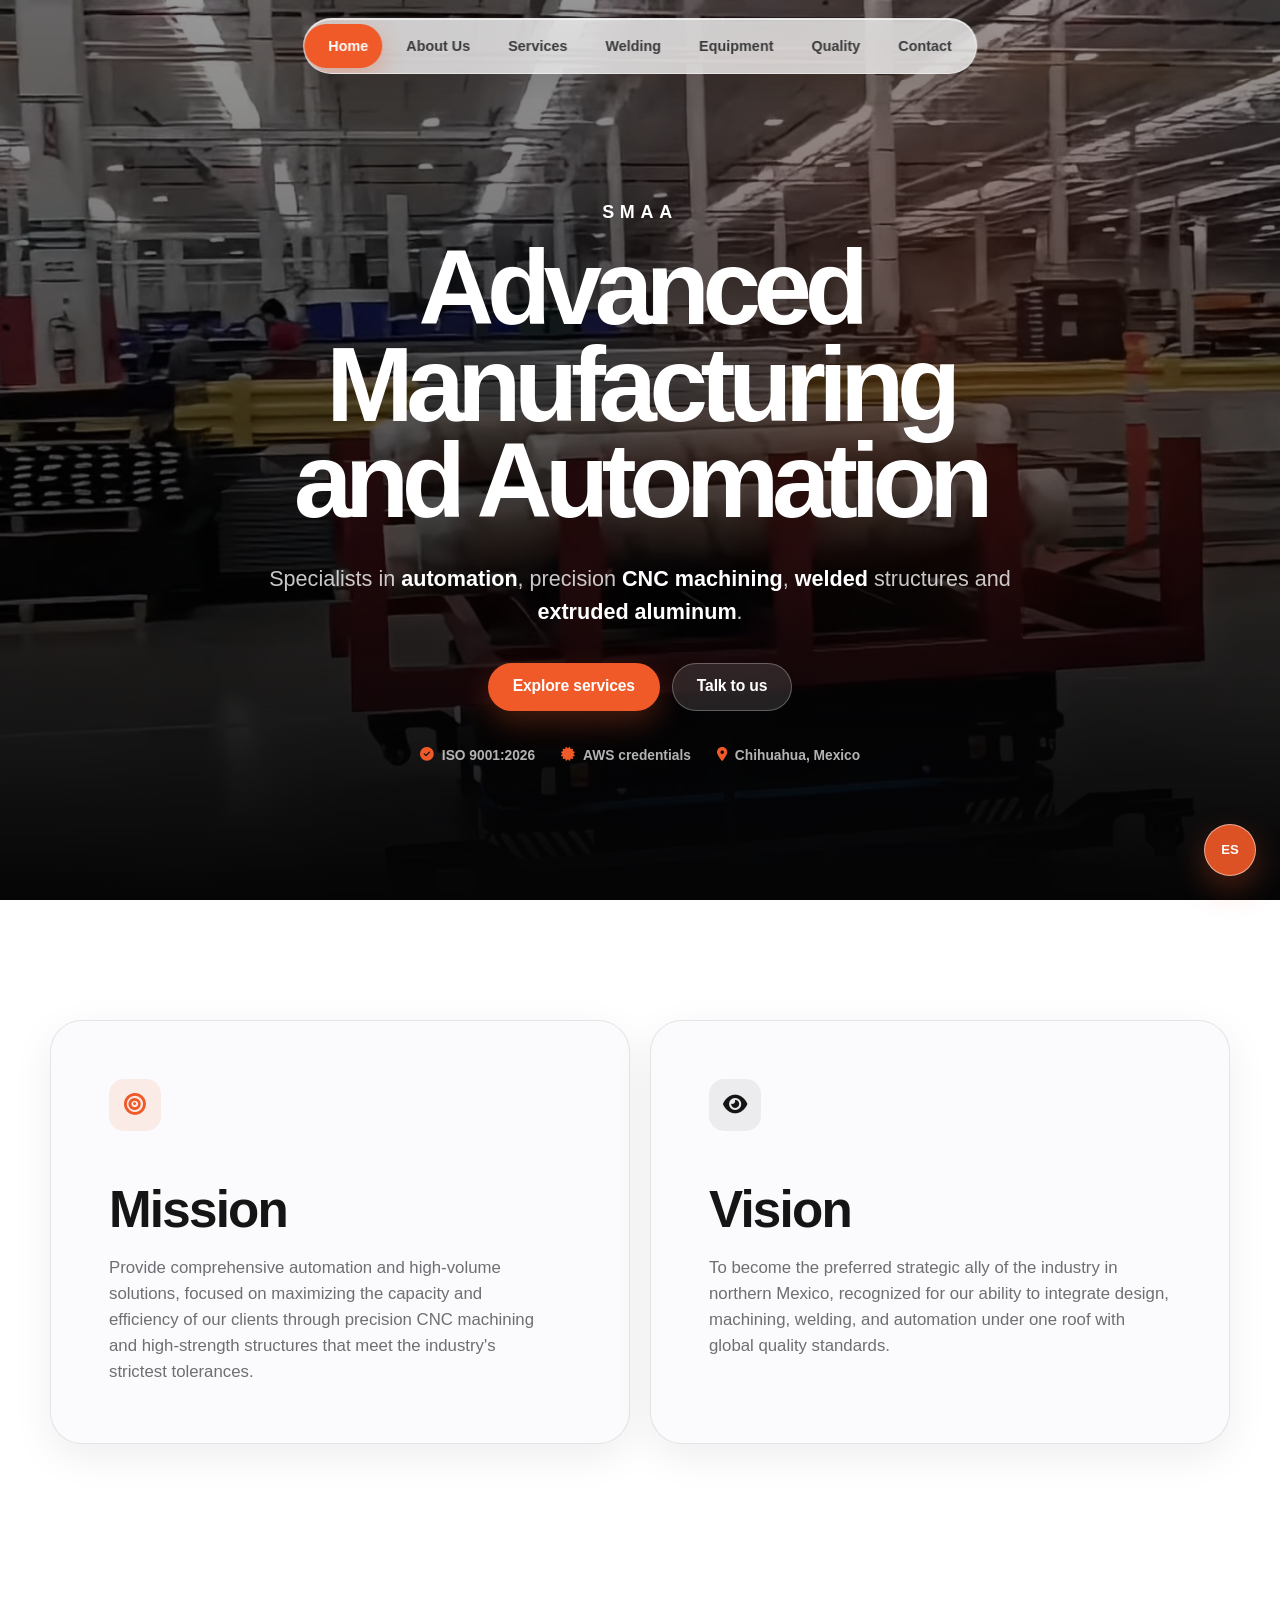
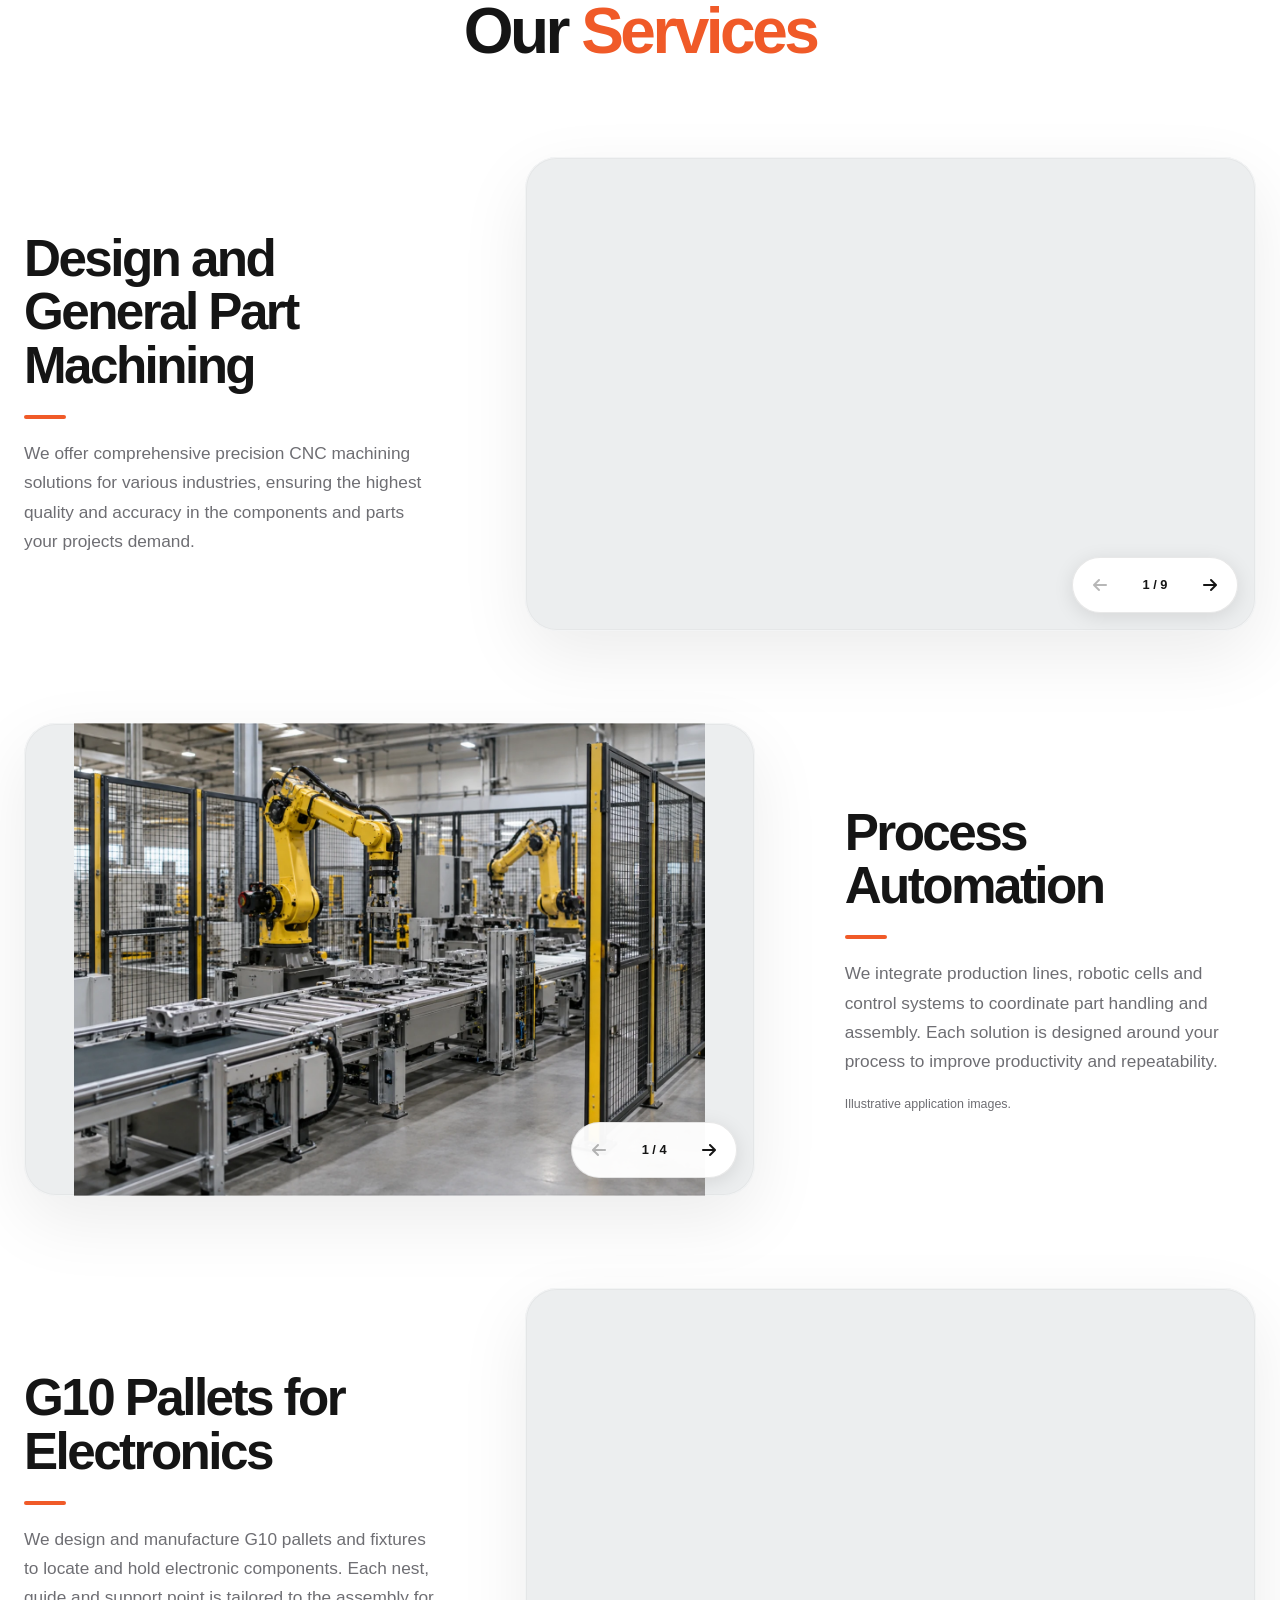
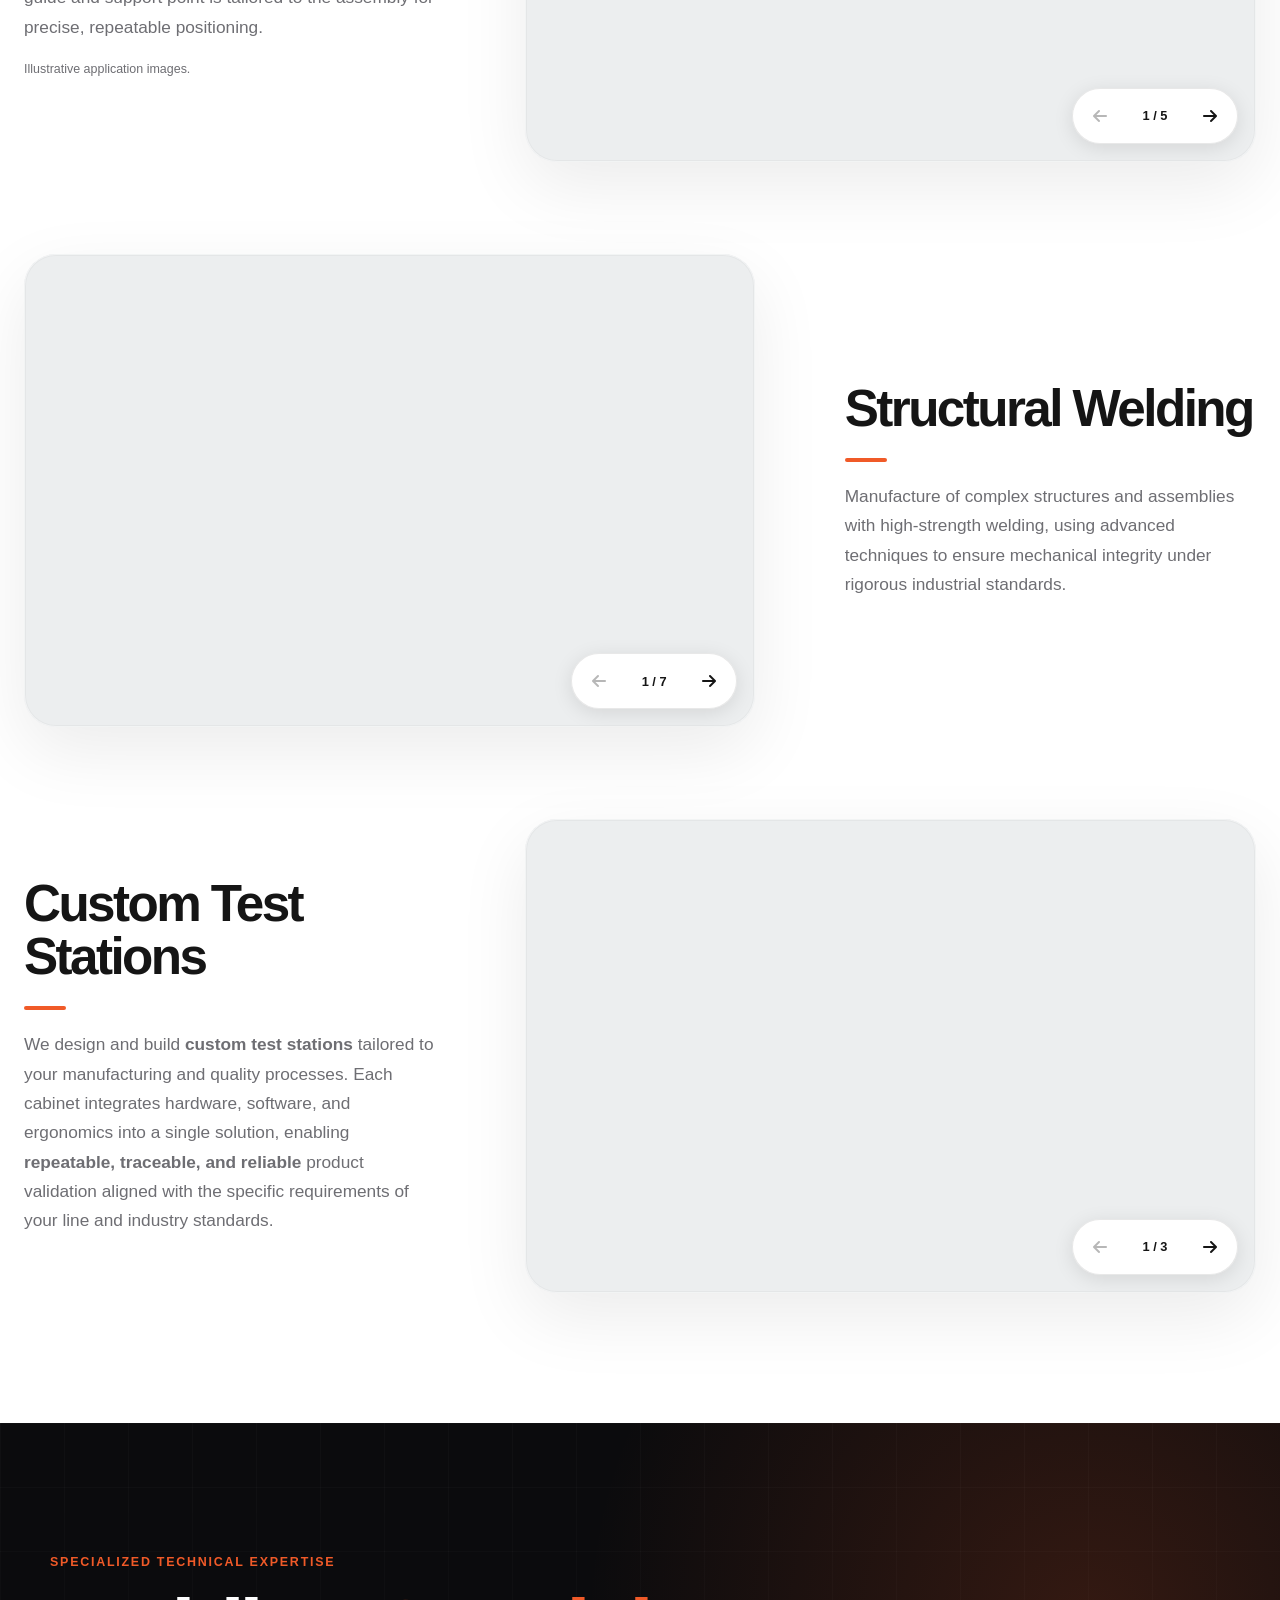
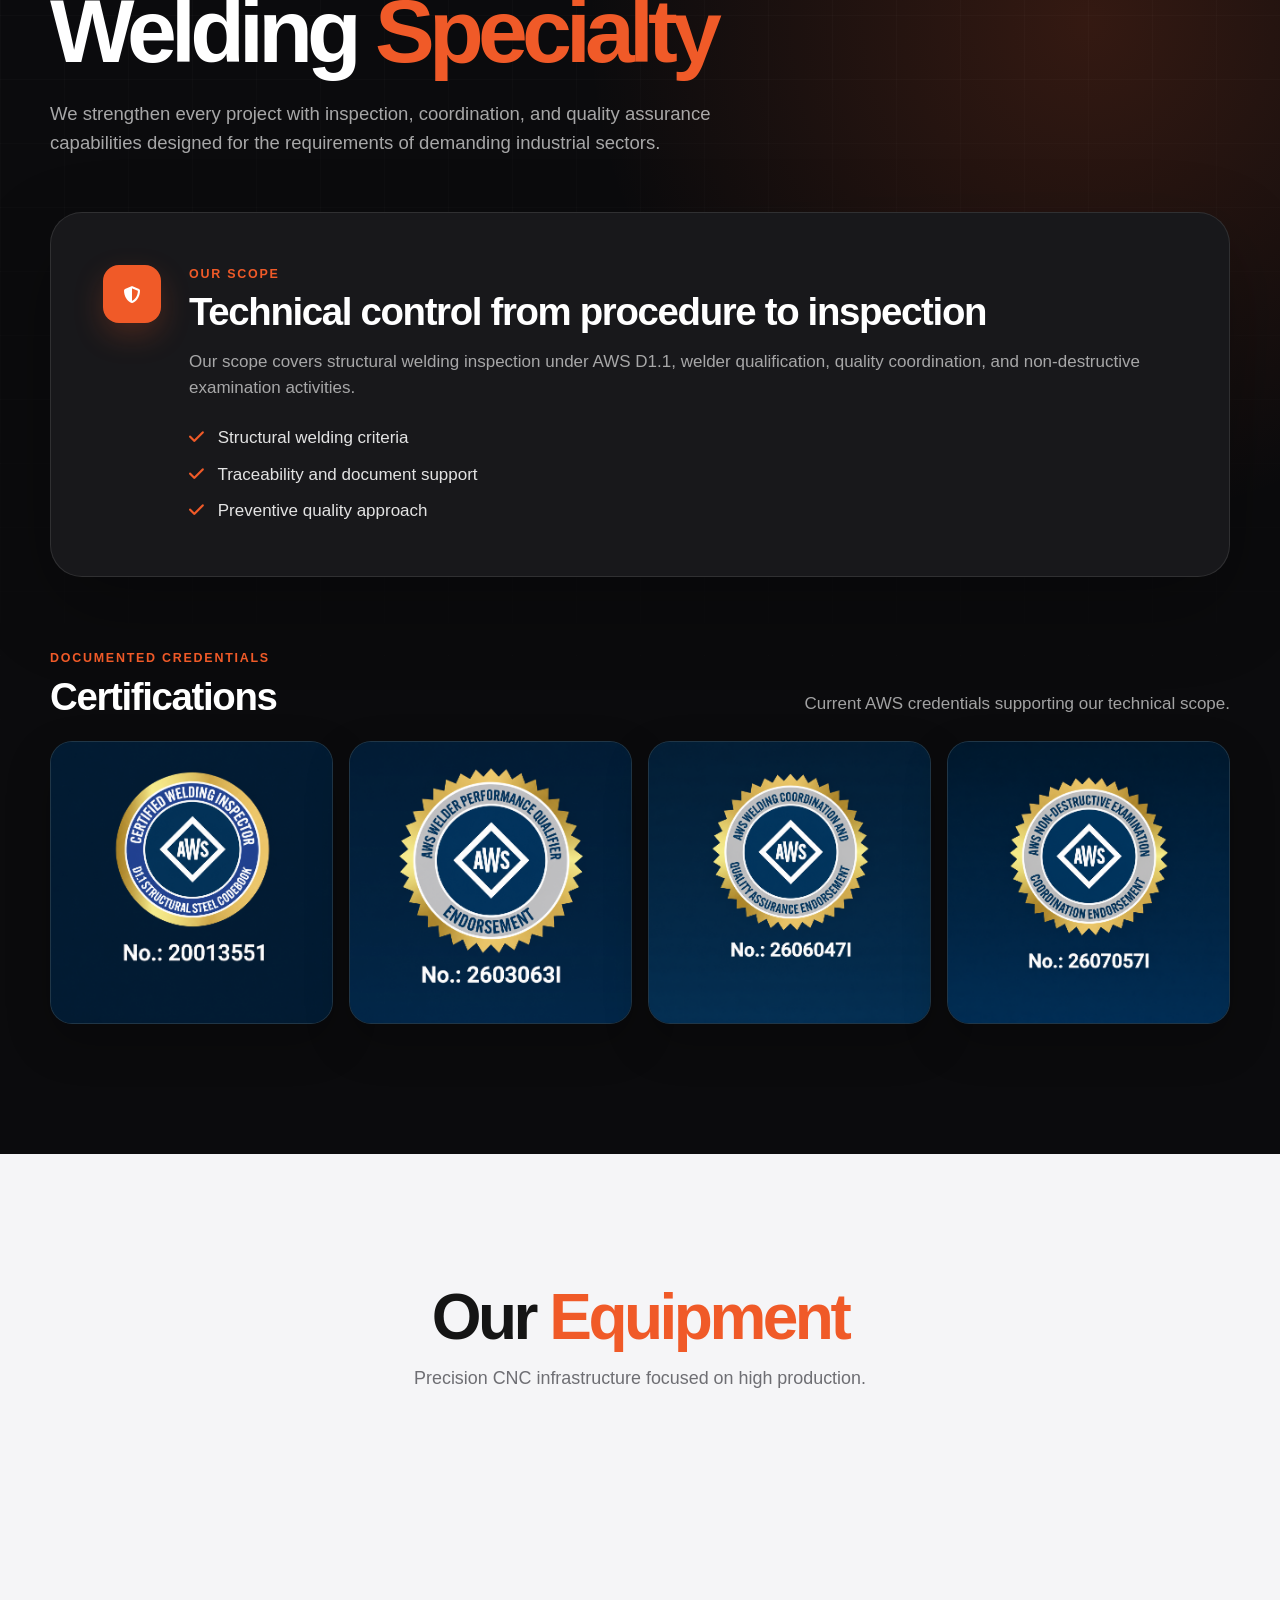
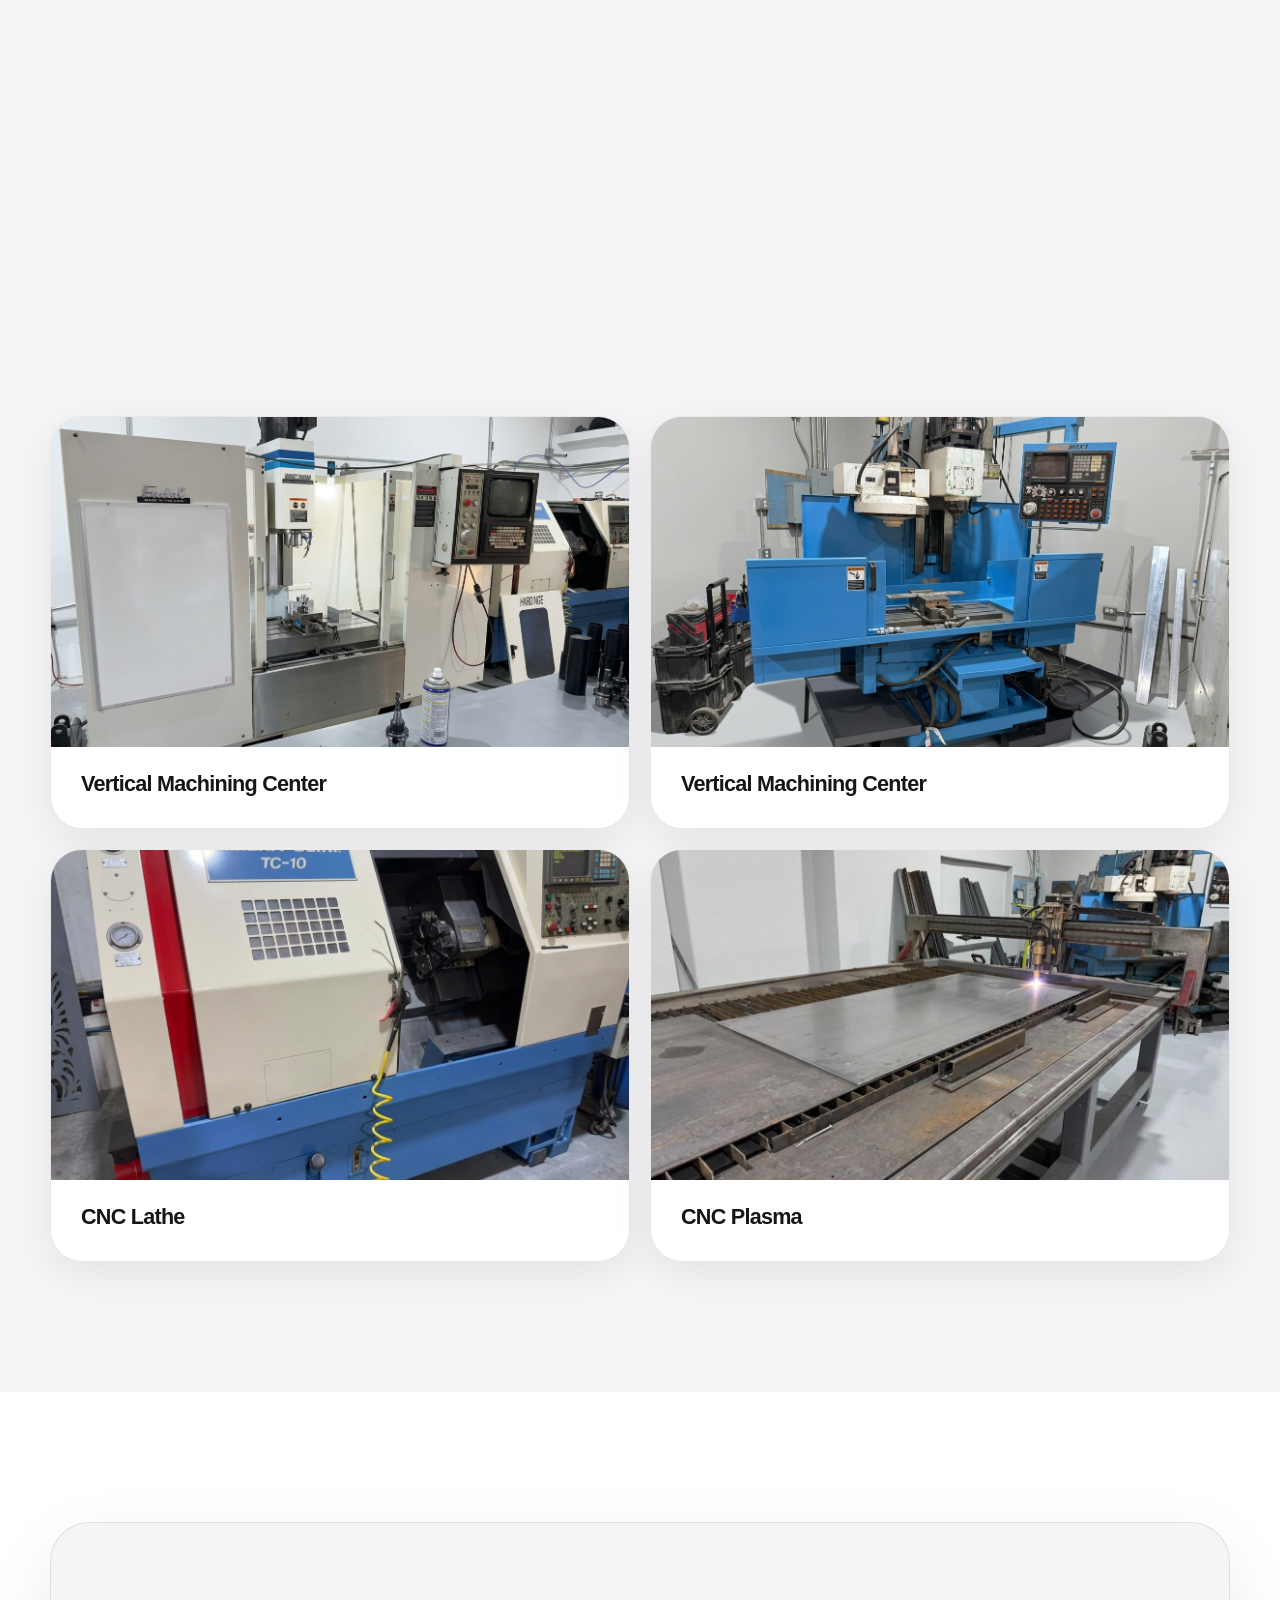
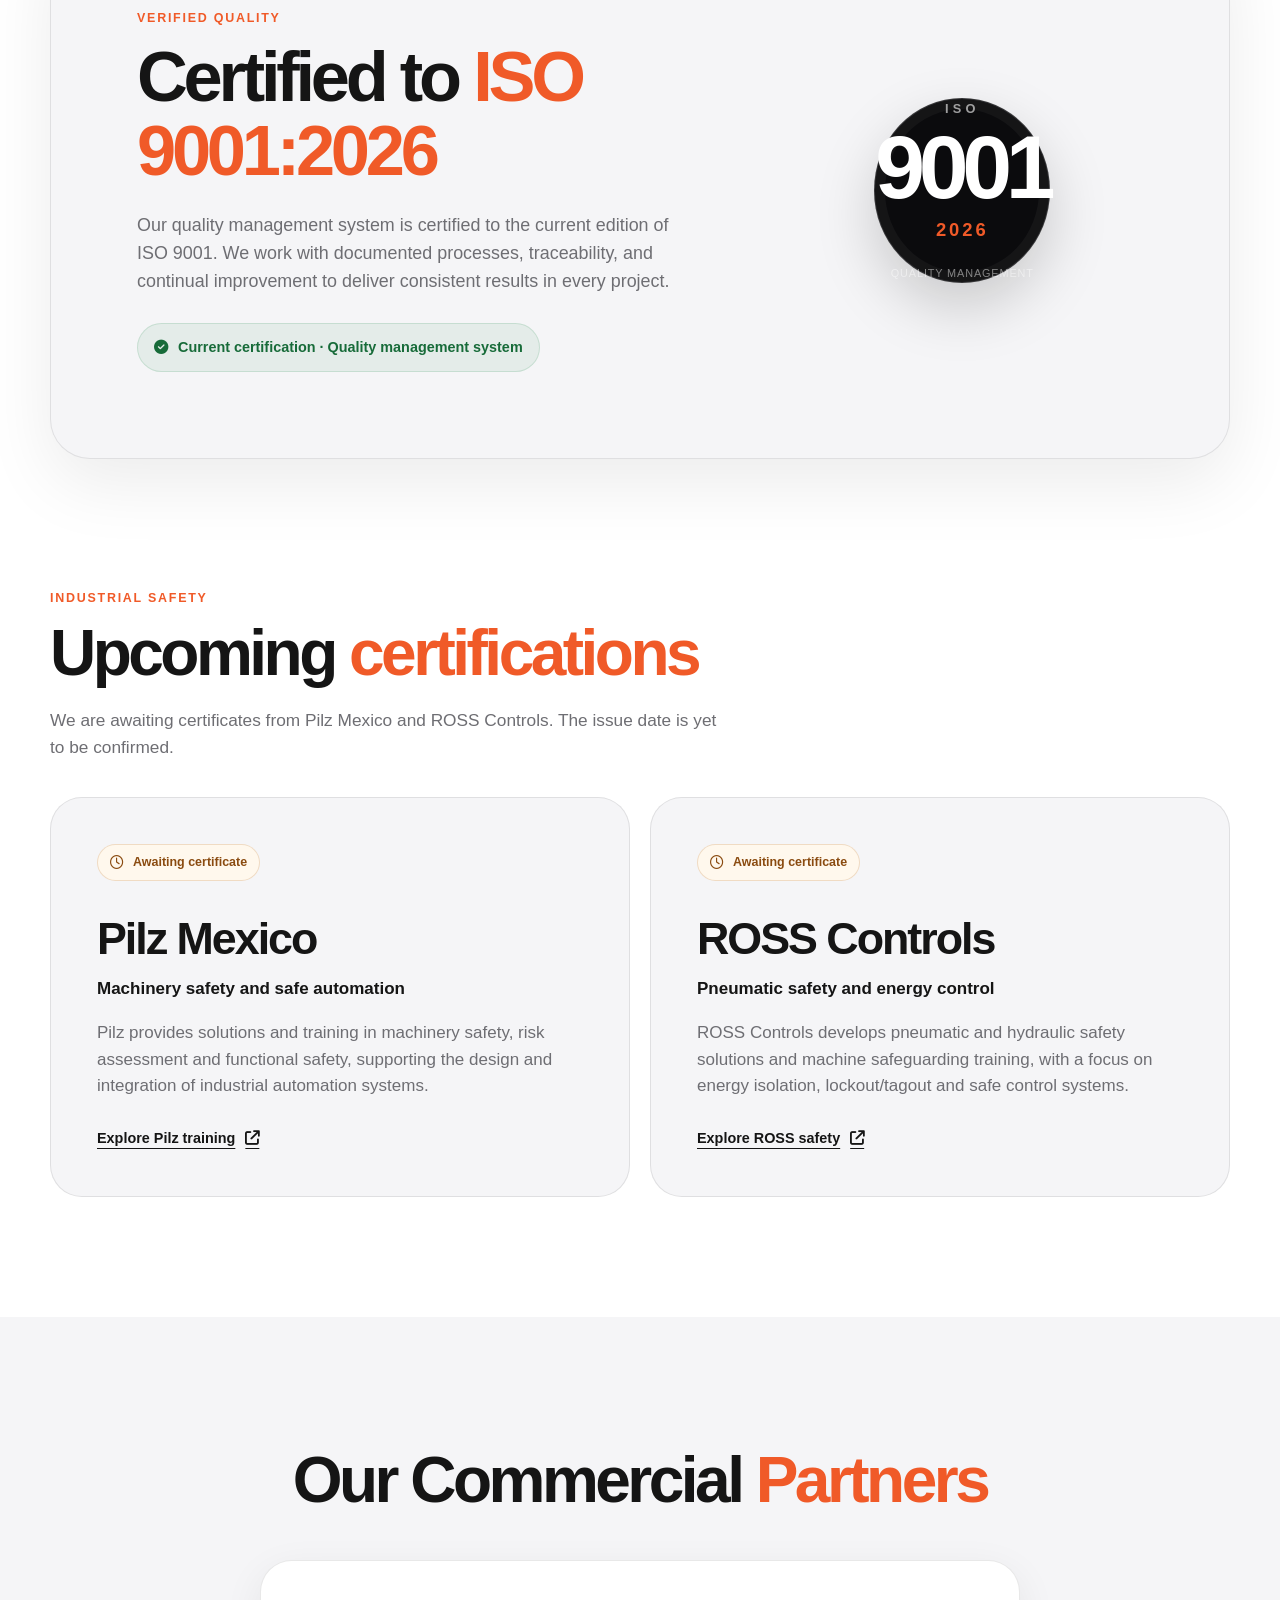
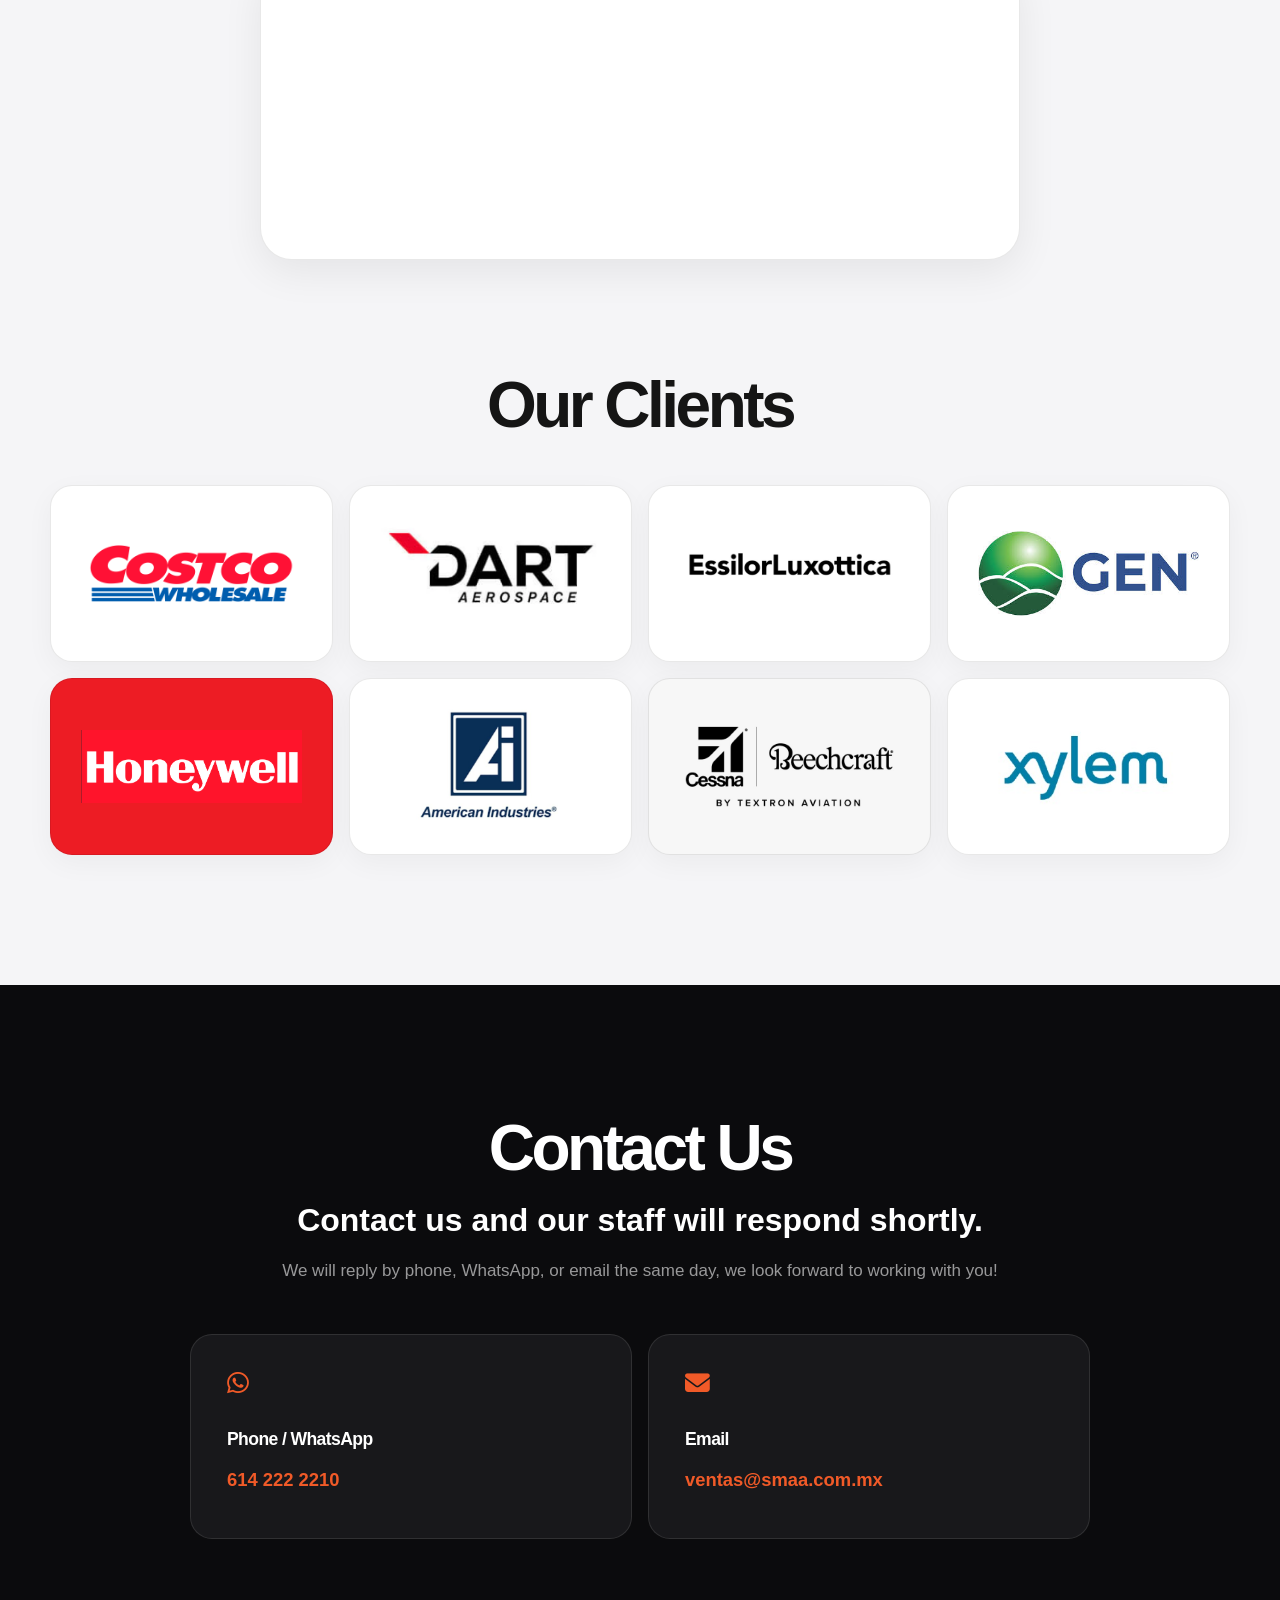
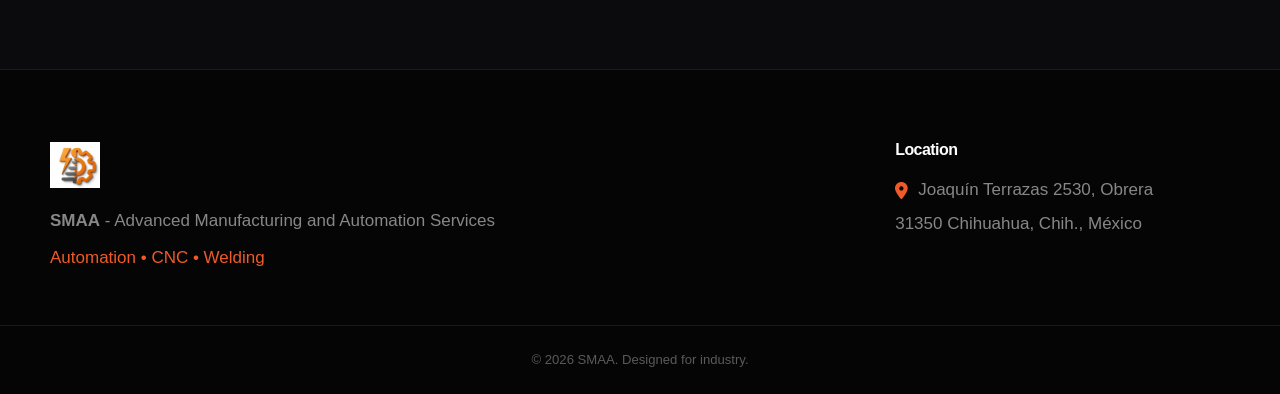
==== commit 35e4011a: "Renueva automatización, pallets G10 e imágenes de soldadura" ====
--- a/index-en.html
+++ b/index-en.html
@@ -10,7 +10,7 @@
     <!-- Favicon -->
     <link rel="icon" type="image/png" href="logos/logo_vectorizado.png">
     <!-- Main Stylesheet -->
-    <link rel="stylesheet" href="styles.css?v=3.0">
+    <link rel="stylesheet" href="styles.css?v=3.1">
     <!-- Font Awesome for icons -->
     <link rel="stylesheet" href="https://cdnjs.cloudflare.com/ajax/libs/font-awesome/6.4.0/css/all.min.css">
     <!-- Extra sections -->
@@ -114,20 +114,19 @@
                 <div class="service-row reverse animate-on-scroll">
                     <div class="service-text">
                         <h3>Process Automation</h3>
-                        <p>We design, integrate, and install industrial automation systems to improve the productivity of manufacturing lines, optimizing times and ensuring repeatability and reliability in every task.</p>
-                    </div>
-                    <div class="service-gallery" role="region" aria-label="Project images">
-                        <div class="gallery-track" id="service-gallery-2" tabindex="0" aria-label="Project images">
-                            <img src="images/actualizadas/a1.webp" alt="Vertical mechanism with guides and pneumatic connections" width="933" height="1400" loading="lazy" decoding="async">
-                            <img src="images/actualizadas/a2.webp" alt="Fixture mounted on testing equipment" width="1049" height="1400" loading="lazy" decoding="async">
-                            <img src="images/a3.jpeg" alt="Automatización" loading="lazy" decoding="async">
-                            <img src="images/a4.jpeg" alt="Automatización" loading="lazy" decoding="async">
-                            <img src="images/a5.jpeg" alt="Automatización" loading="lazy" decoding="async">
-                            <img src="images/a6.jpeg" alt="Automatización" loading="lazy" decoding="async">
+                        <p>We integrate production lines, robotic cells and control systems to coordinate part handling and assembly. Each solution is designed around your process to improve productivity and repeatability.</p>
+                        <p class="service-image-note">Illustrative application images.</p>
+                    </div>
+                    <div class="service-gallery" role="region" aria-label="Application examples">
+                        <div class="gallery-track" id="service-gallery-2" tabindex="0" aria-label="Application examples">
+                            <img src="images/actualizadas/automatizacion-linea.webp" alt="Production line with conveyors and robotic arms" width="1440" height="1080" loading="lazy" decoding="async">
+                            <img src="images/actualizadas/automatizacion-robot.webp" alt="Robotic arm handling a part on a conveyor" width="1440" height="1080" loading="lazy" decoding="async">
+                            <img src="images/actualizadas/automatizacion-ensamble.webp" alt="Robotic cell for component assembly" width="1440" height="1080" loading="lazy" decoding="async">
+                            <img src="images/actualizadas/automatizacion-inspeccion.webp" alt="Automated line with part inspection and control" width="1440" height="1080" loading="lazy" decoding="async">
                         </div>
                         <div class="gallery-controls" hidden>
                             <button type="button" class="gallery-prev" aria-label="Previous image" aria-controls="service-gallery-2"><i class="fa-solid fa-arrow-left" aria-hidden="true"></i></button>
-                            <span class="gallery-count" aria-live="polite" aria-atomic="true">1 / 6</span>
+                            <span class="gallery-count" aria-live="polite" aria-atomic="true">1 / 4</span>
                             <button type="button" class="gallery-next" aria-label="Next image" aria-controls="service-gallery-2"><i class="fa-solid fa-arrow-right" aria-hidden="true"></i></button>
                         </div>
                     </div>
@@ -136,23 +135,21 @@
                 <!-- Pallets para Tablillas Electricas -->
                 <div class="service-row animate-on-scroll">
                     <div class="service-text">
-                        <h3>Pallets for Electrical Boards</h3>
-                        <p>Construction of fixtures and pallets designed with extreme precision to ensure electronic components stay exactly in their designated place during soldering, guaranteeing superior quality in your circuit-level assemblies.</p>
-                    </div>
-                    <div class="service-gallery" role="region" aria-label="Project images">
-                        <div class="gallery-track" id="service-gallery-3" tabindex="0" aria-label="Project images">
-                            <img src="images/p1.jpeg" alt="Pallets" loading="lazy" decoding="async">
-                            <img src="images/p2.jpeg" alt="Pallets" loading="lazy" decoding="async">
-                            <img src="images/p3.jpeg" alt="Pallets" loading="lazy" decoding="async">
-                            <img src="images/p4.jpeg" alt="Pallets" loading="lazy" decoding="async">
-                            <img src="images/p5.jpeg" alt="Pallets" loading="lazy" decoding="async">
-                            <img src="images/p6.jpeg" alt="Pallets" loading="lazy" decoding="async">
-                            <img src="images/p7.jpeg" alt="Pallets" loading="lazy" decoding="async">
-                            <img src="images/p8.jpeg" alt="Pallets" loading="lazy" decoding="async">
+                        <h3>G10 Pallets for Electronics</h3>
+                        <p>We design and manufacture G10 pallets and fixtures to locate and hold electronic components. Each nest, guide and support point is tailored to the assembly for precise, repeatable positioning.</p>
+                        <p class="service-image-note">Illustrative application images.</p>
+                    </div>
+                    <div class="service-gallery" role="region" aria-label="Application examples">
+                        <div class="gallery-track" id="service-gallery-3" tabindex="0" aria-label="Application examples">
+                            <img src="images/actualizadas/pallet-g10-localizacion.webp" alt="G10 pallet with locators for an electronic board" width="1440" height="1080" loading="lazy" decoding="async">
+                            <img src="images/actualizadas/pallet-g10-multiestacion.webp" alt="G10 pallet with multiple nests for electronic components" width="1440" height="1080" loading="lazy" decoding="async">
+                            <img src="images/actualizadas/pallet-g10-detalle.webp" alt="Detail of a positioning nest and guide in G10" width="1440" height="1080" loading="lazy" decoding="async">
+                            <img src="images/actualizadas/pallet-g10-tapa.webp" alt="G10 fixture with an open lid and electronic board" width="1440" height="1080" loading="lazy" decoding="async">
+                            <img src="images/actualizadas/pallet-g10-orientable.webp" alt="Adjustable pallet for holding an electronic board" width="1440" height="1080" loading="lazy" decoding="async">
                         </div>
                         <div class="gallery-controls" hidden>
                             <button type="button" class="gallery-prev" aria-label="Previous image" aria-controls="service-gallery-3"><i class="fa-solid fa-arrow-left" aria-hidden="true"></i></button>
-                            <span class="gallery-count" aria-live="polite" aria-atomic="true">1 / 8</span>
+                            <span class="gallery-count" aria-live="polite" aria-atomic="true">1 / 5</span>
                             <button type="button" class="gallery-next" aria-label="Next image" aria-controls="service-gallery-3"><i class="fa-solid fa-arrow-right" aria-hidden="true"></i></button>
                         </div>
                     </div>
@@ -166,13 +163,13 @@
                     </div>
                     <div class="service-gallery" role="region" aria-label="Project images">
                         <div class="gallery-track" id="service-gallery-4" tabindex="0" aria-label="Project images">
-                            <img src="images/s1.jpeg" alt="Soldadura" loading="lazy" decoding="async">
+                            <img src="images/actualizadas/s1.webp" alt="Curved segment on a yellow frame" width="1440" height="760" loading="lazy" decoding="async">
                             <img src="images/actualizadas/s2.webp" alt="Curved structures on transport frames" width="1440" height="960" loading="lazy" decoding="async">
-                            <img src="images/s3.jpeg" alt="Soldadura" loading="lazy" decoding="async">
+                            <img src="images/actualizadas/s3.webp" alt="Rectangular frame with a curved component" width="1436" height="1095" loading="lazy" decoding="async">
                             <img src="images/actualizadas/s4.webp" alt="Industrial assembly installed at a plant" width="1440" height="1080" loading="lazy" decoding="async">
-                            <img src="images/s5.jpeg" alt="Soldadura" loading="lazy" decoding="async">
-                            <img src="images/s6.jpeg" alt="Soldadura" loading="lazy" decoding="async">
-                            <img src="images/s8.jpeg" alt="Soldadura" loading="lazy" decoding="async">
+                            <img src="images/actualizadas/s5.webp" alt="Two views of an industrial assembly with chains" width="1440" height="600" loading="lazy" decoding="async">
+                            <img src="images/actualizadas/s6.webp" alt="Articulated assembly with plates and pins" width="1440" height="775" loading="lazy" decoding="async">
+                            <img src="images/actualizadas/s8.webp" alt="Split housing and pouring detail" width="1440" height="674" loading="lazy" decoding="async">
                         </div>
                         <div class="gallery-controls" hidden>
                             <button type="button" class="gallery-prev" aria-label="Previous image" aria-controls="service-gallery-4"><i class="fa-solid fa-arrow-left" aria-hidden="true"></i></button>
--- a/styles.css
+++ b/styles.css
@@ -52,6 +52,7 @@
 .service-row{display:grid;grid-template-columns:minmax(280px,.72fr) minmax(0,1.28fr);gap:clamp(42px,7vw,110px);align-items:center;margin-top:92px}.service-row.reverse{grid-template-columns:minmax(0,1.28fr) minmax(280px,.72fr)}.service-row.reverse .service-text{order:2}.service-row.reverse .service-gallery{order:1}
 .service-text h3{margin-bottom:20px;font-size:clamp(2rem,4vw,3.5rem);letter-spacing:-.05em}.service-text h3::after{display:block;width:42px;height:4px;margin-top:22px;border-radius:4px;background:var(--orange);content:""}
 .service-text p{max-width:520px;color:var(--muted);font-size:1.08rem;line-height:1.7}
+.service-text .service-image-note{margin-top:18px;font-size:.78rem;line-height:1.5}
 .service-gallery{position:relative;display:flex;width:100%;min-width:0;height:clamp(310px,37vw,520px);overflow:hidden;border-radius:var(--r-lg);background:var(--soft);box-shadow:var(--shadow)}.service-gallery::after{position:absolute;inset:0;border:1px solid rgba(255,255,255,.35);border-radius:inherit;box-shadow:inset 0 0 0 1px rgba(0,0,0,.03);content:"";pointer-events:none}
 .gallery-track{display:flex;width:100%;height:100%;overflow-x:auto;scroll-snap-type:x mandatory;scrollbar-width:thin;scrollbar-color:rgba(0,0,0,.22) transparent;overscroll-behavior-x:contain}
 .gallery-track img{display:block;width:100%;min-width:100%;height:100%;flex-shrink:0;object-fit:contain;scroll-snap-align:start;scroll-snap-stop:always;background:#eceeef}
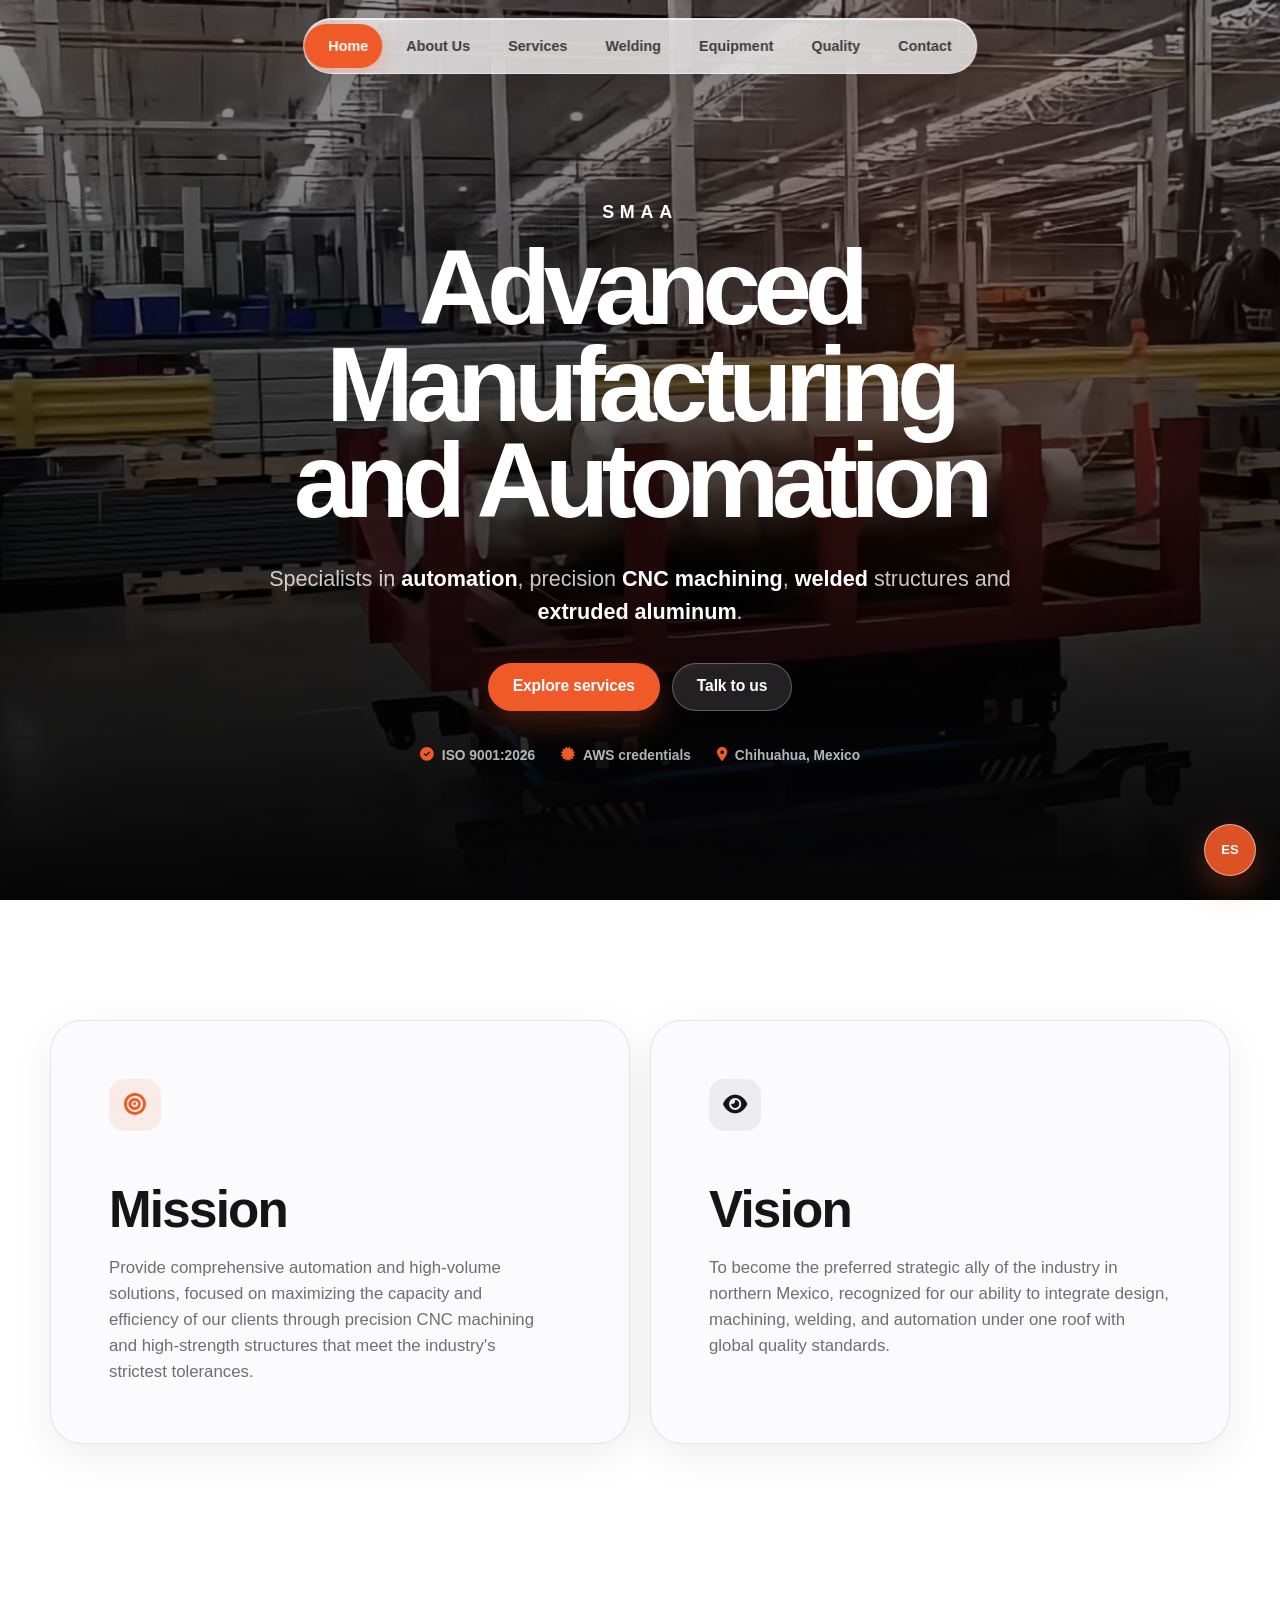
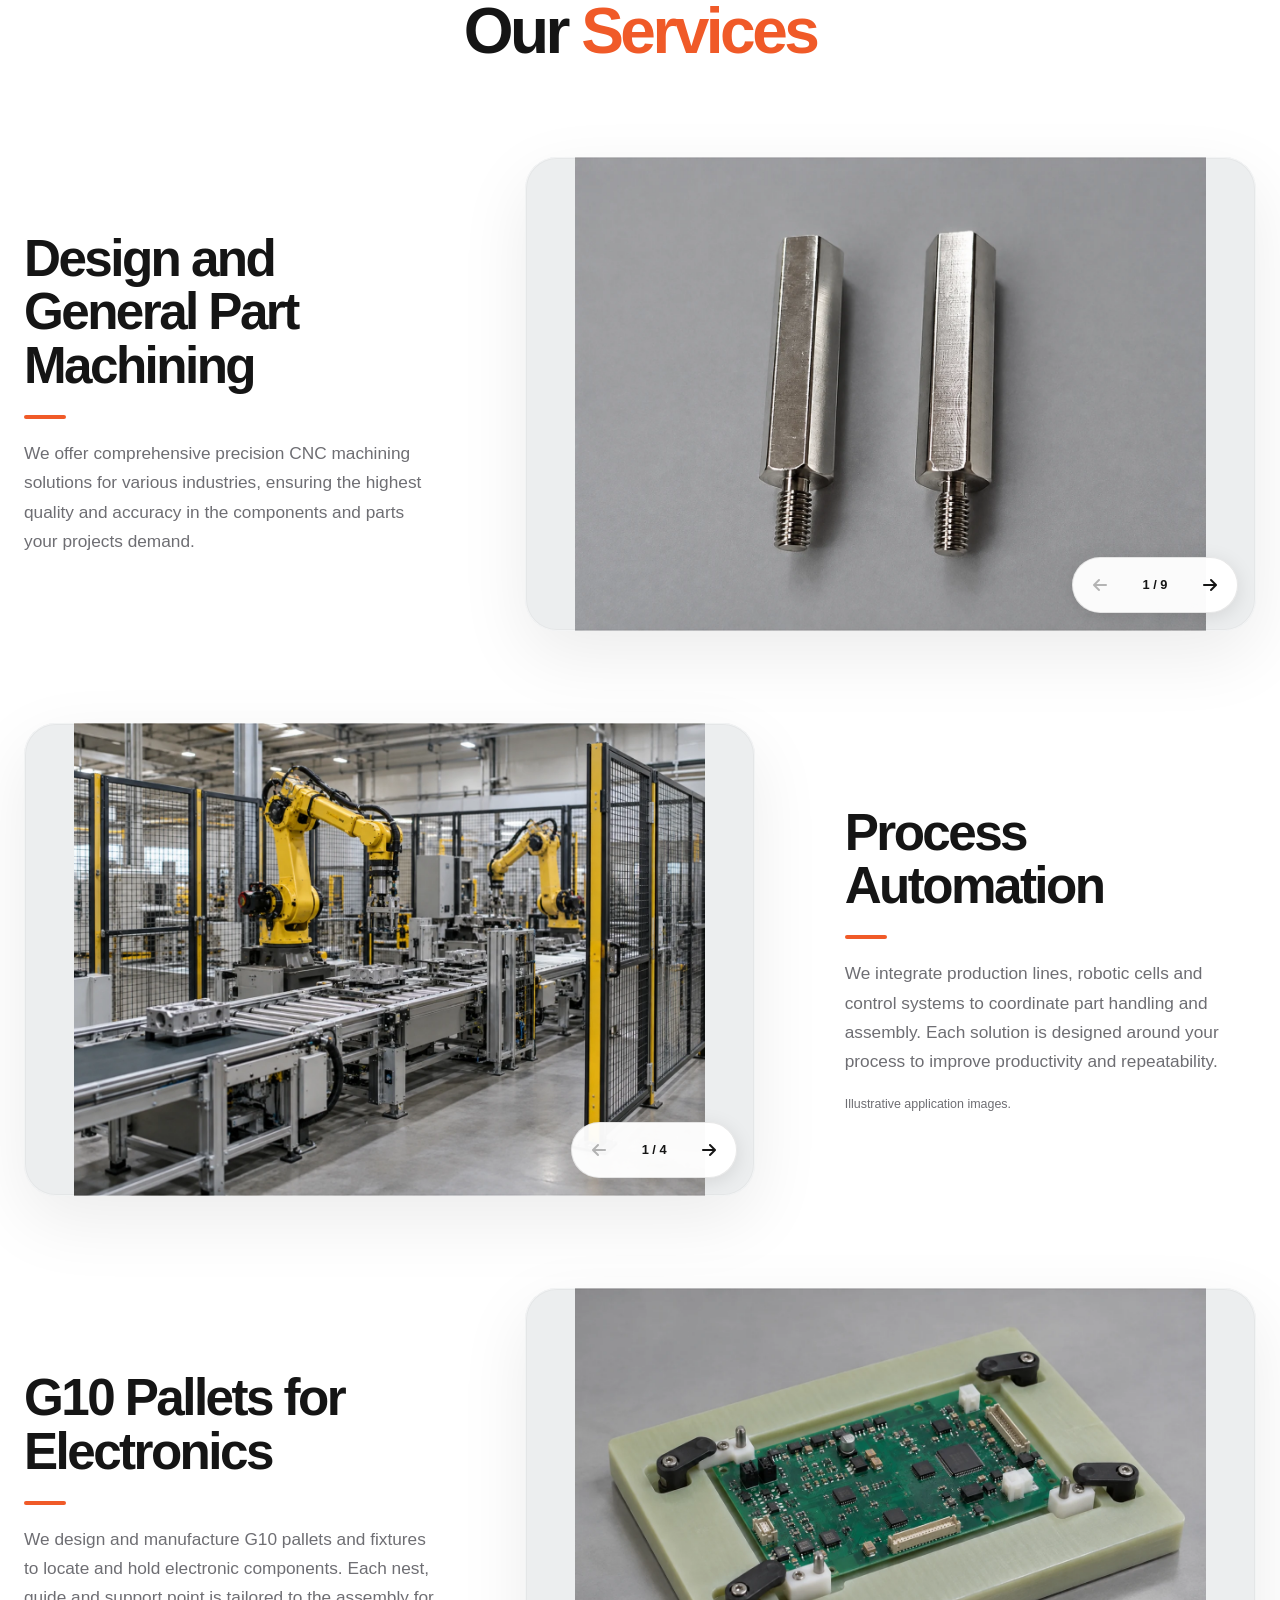
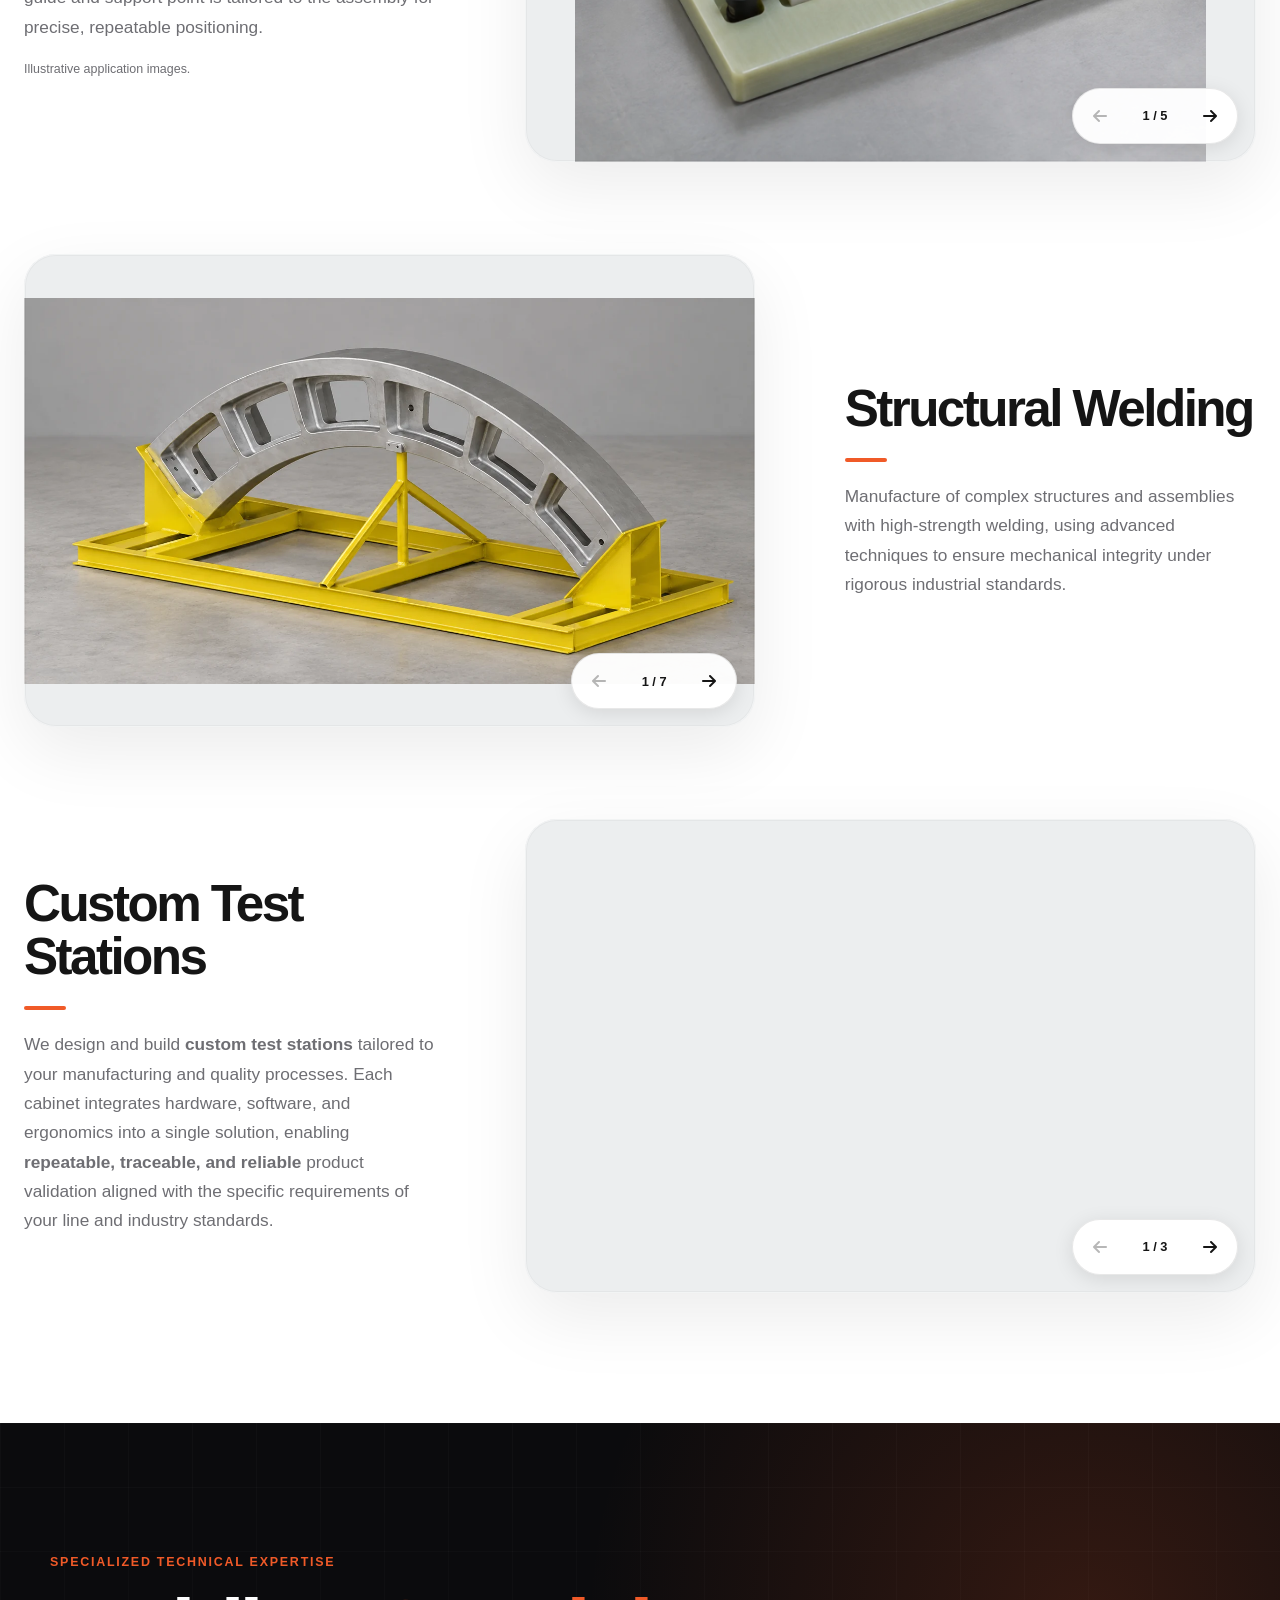
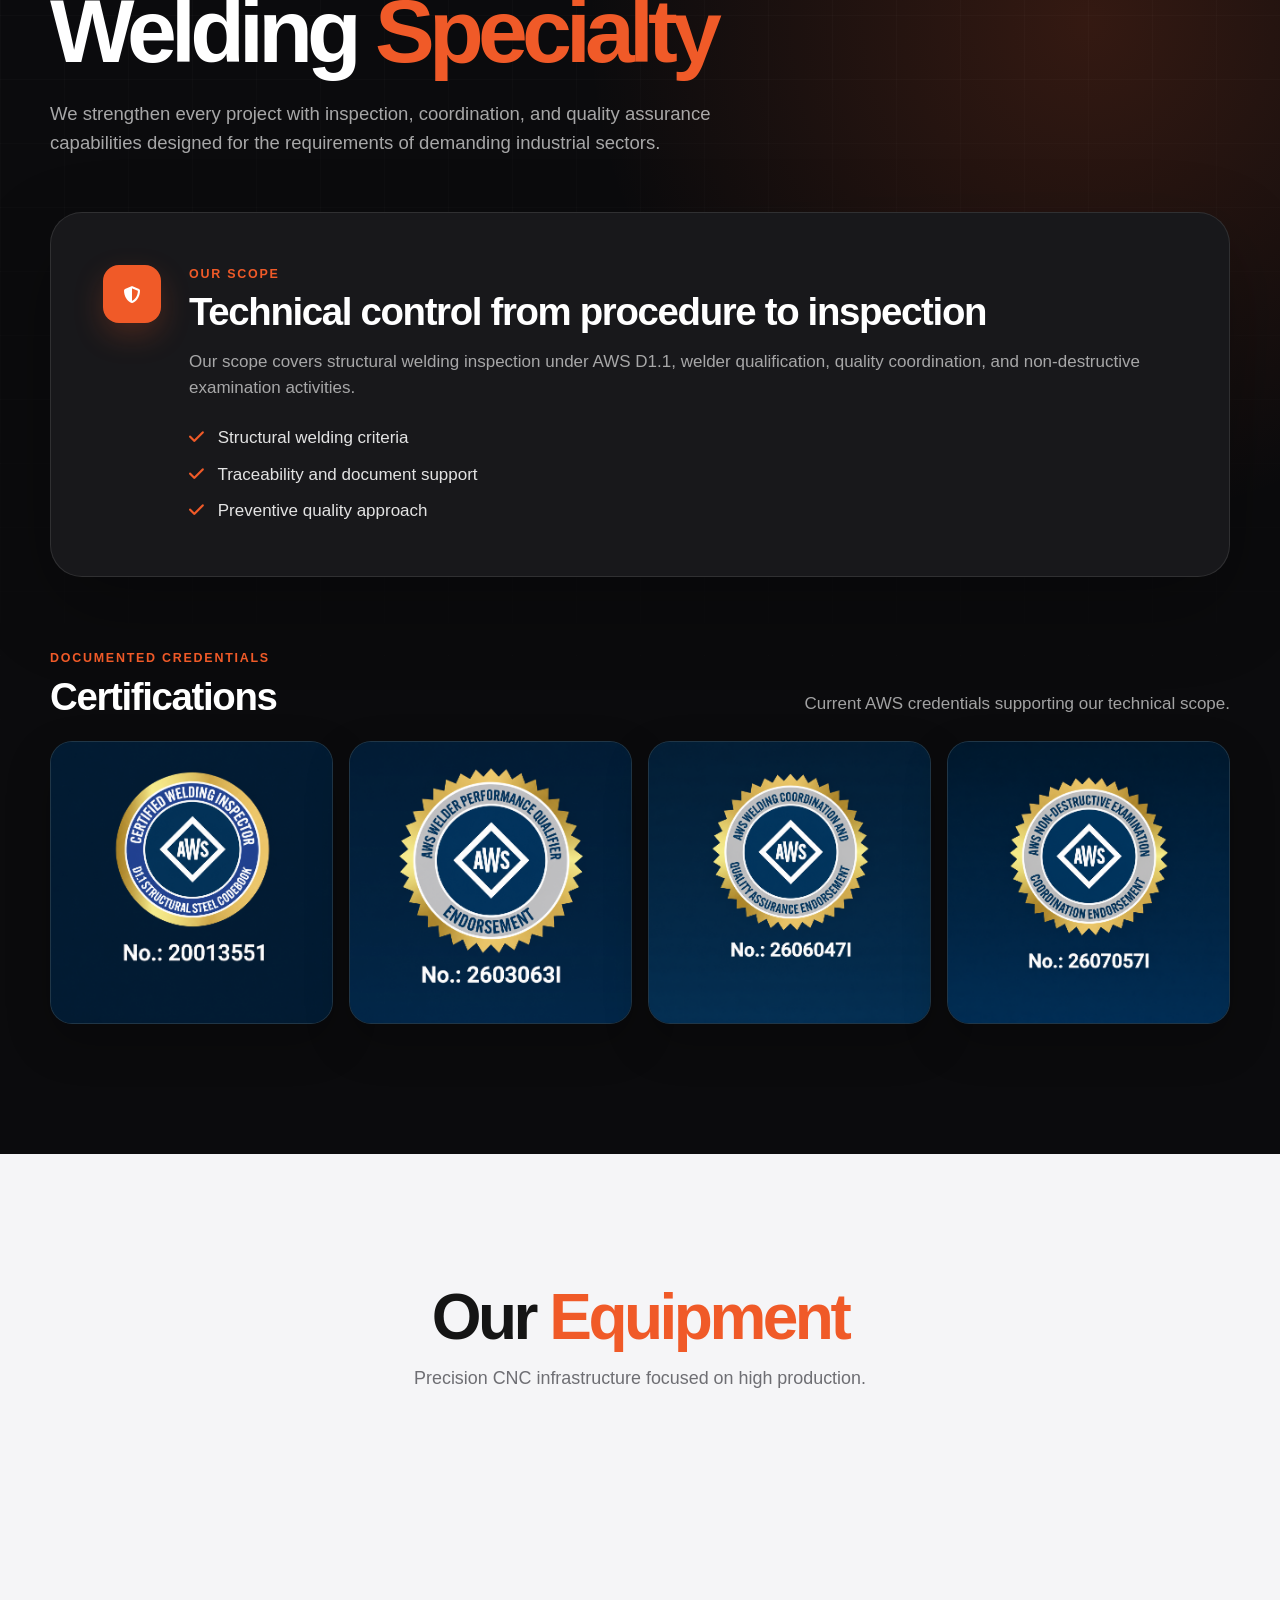
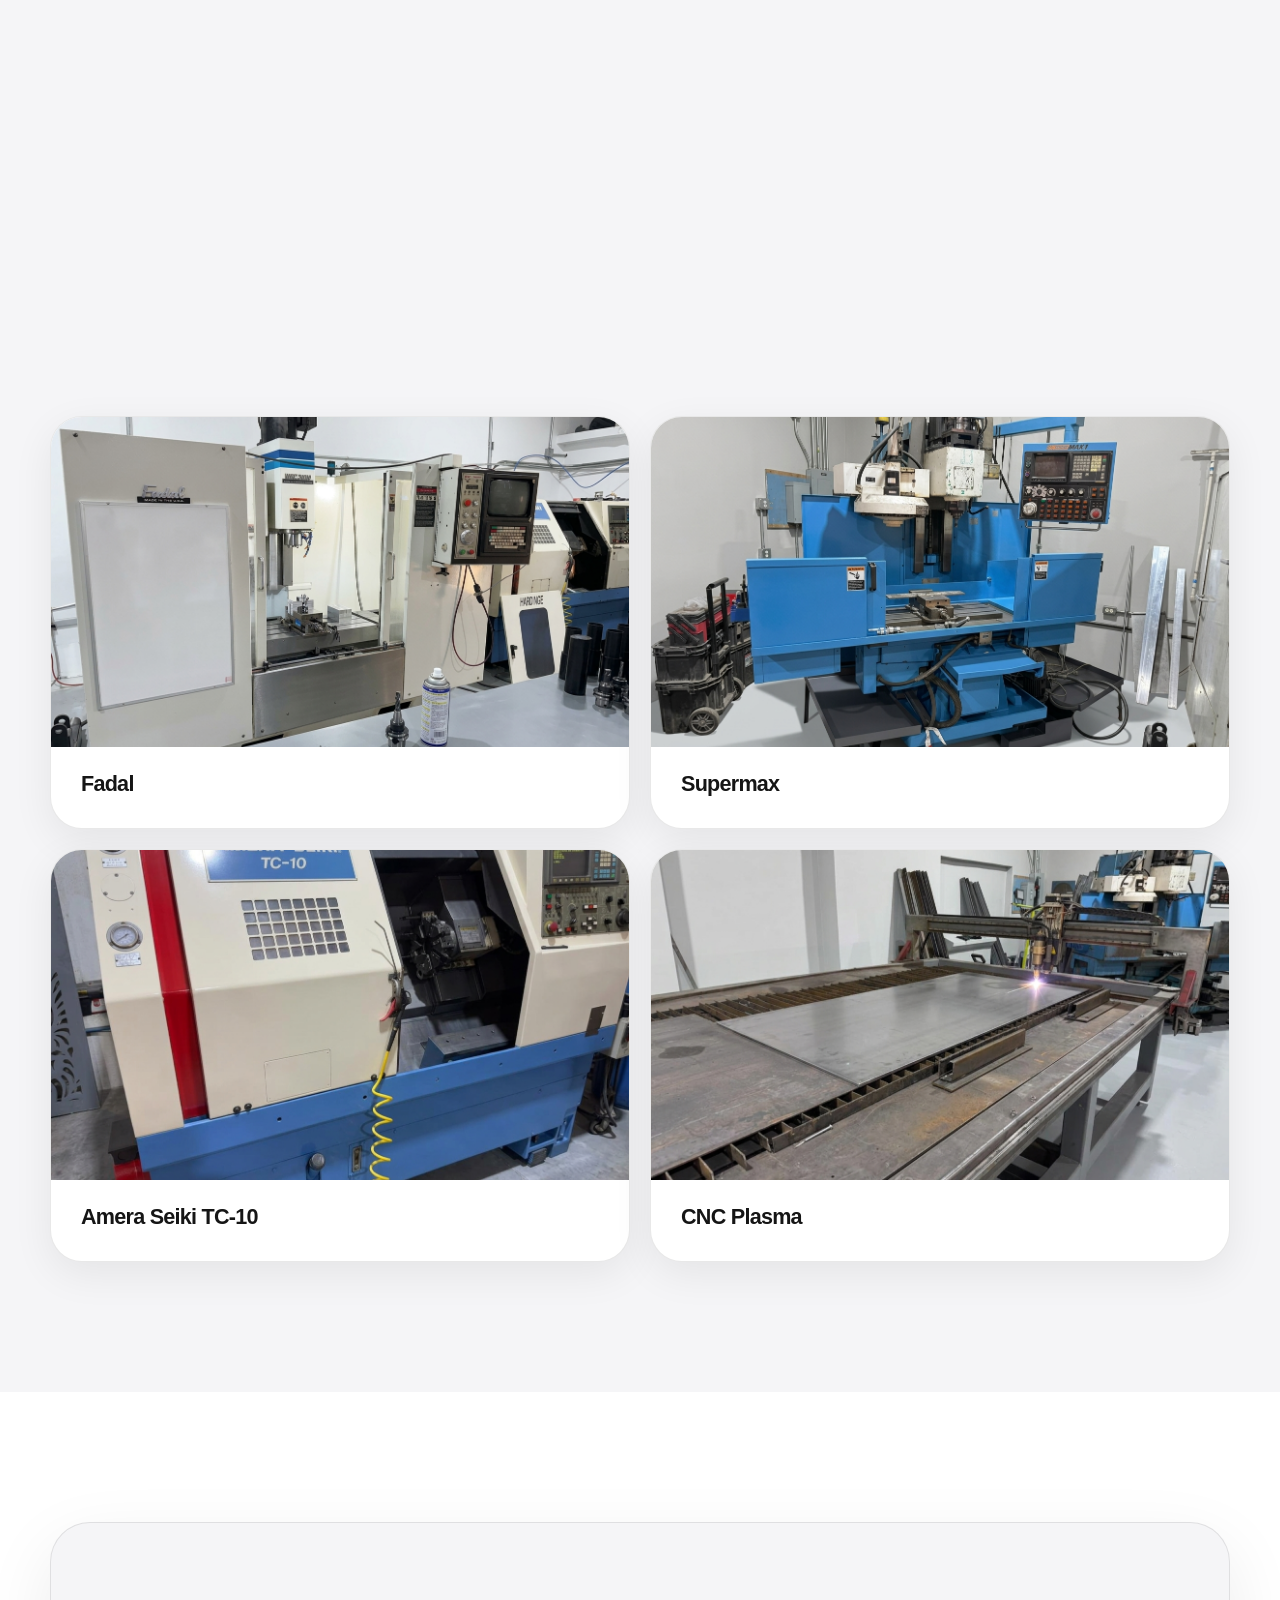
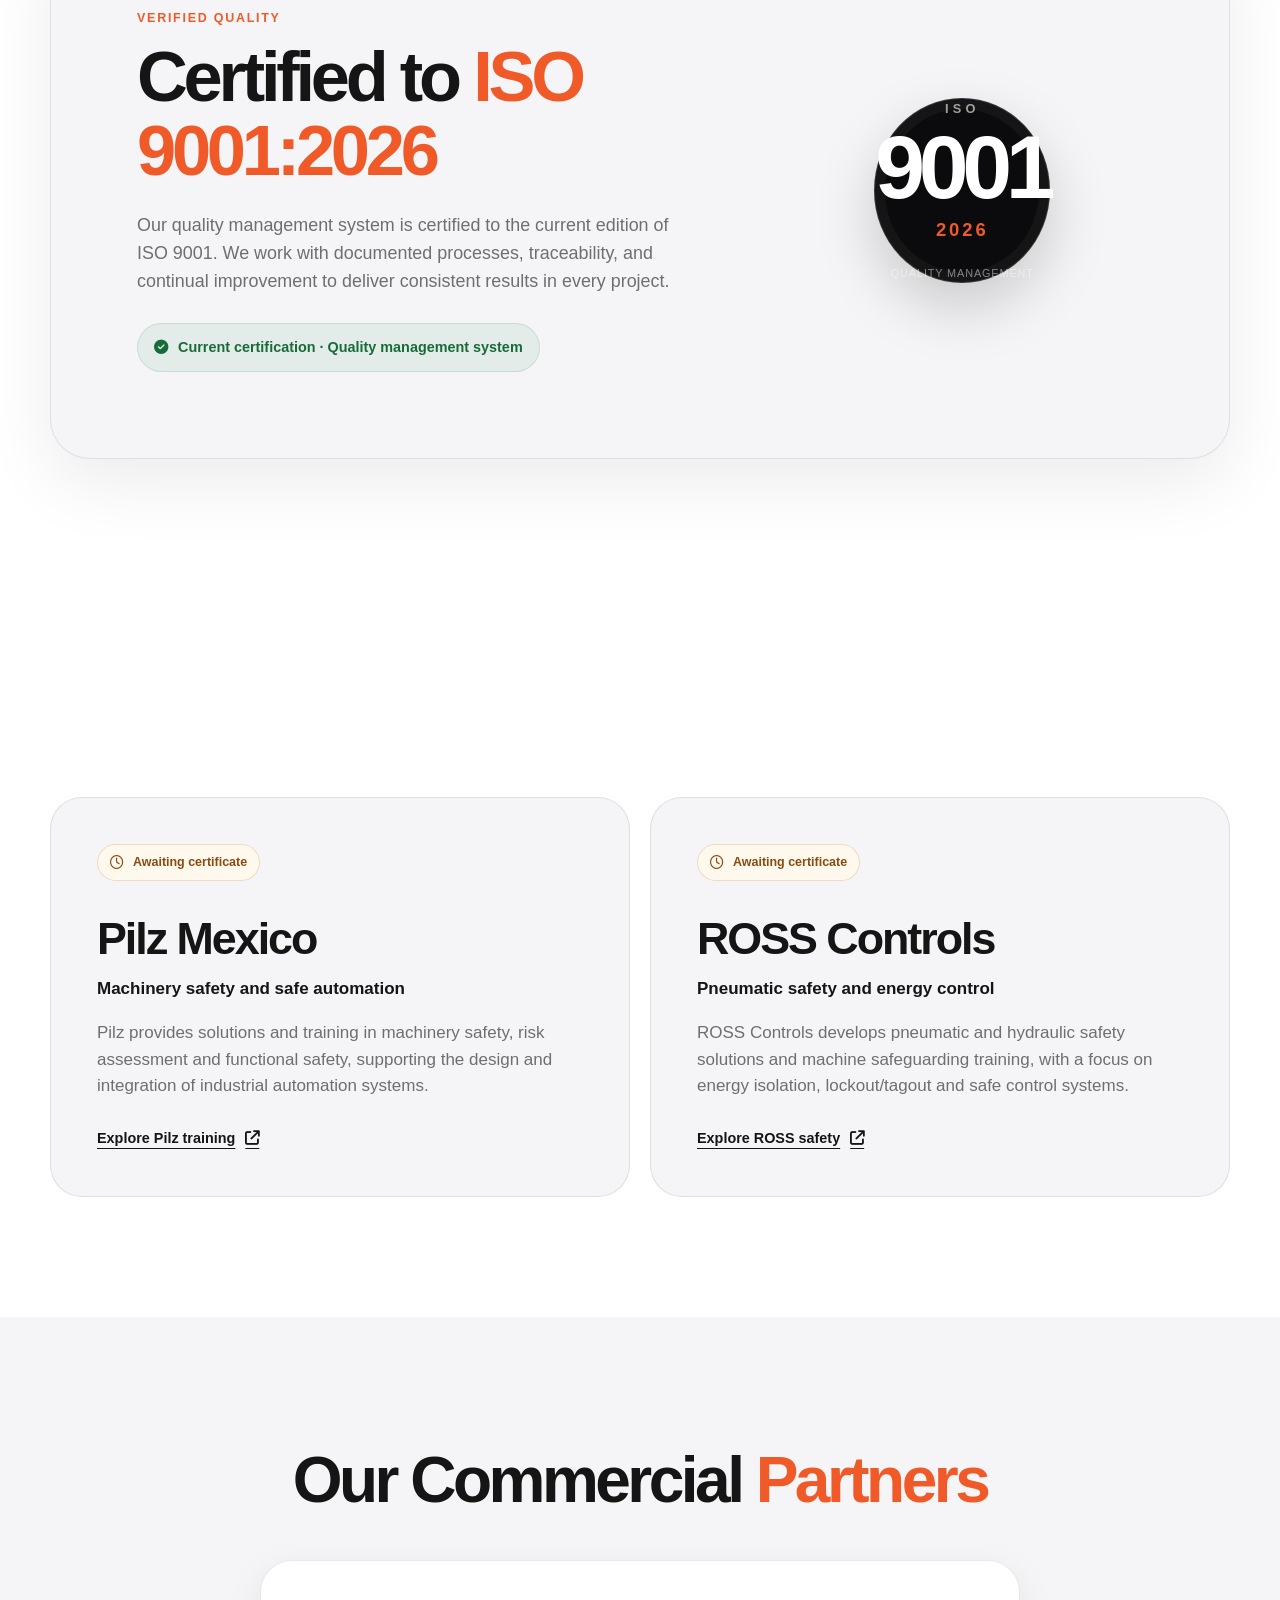
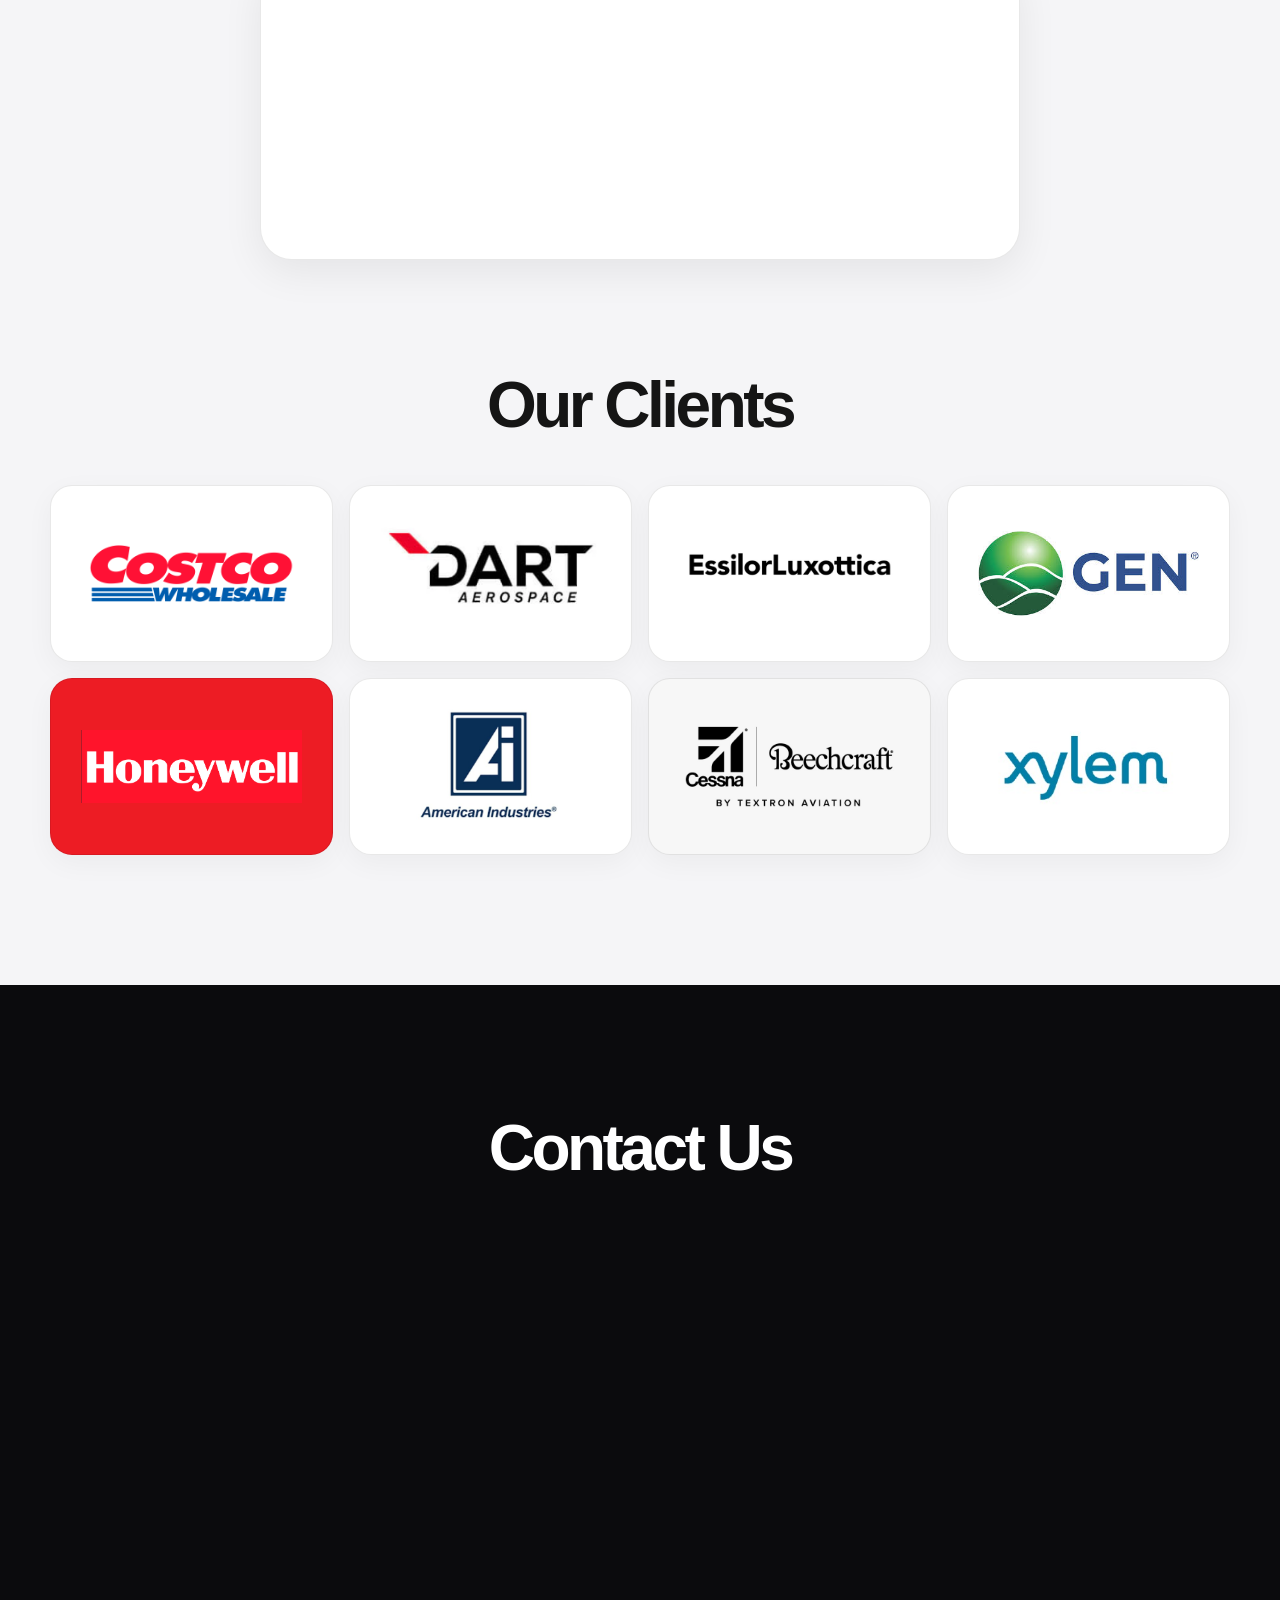
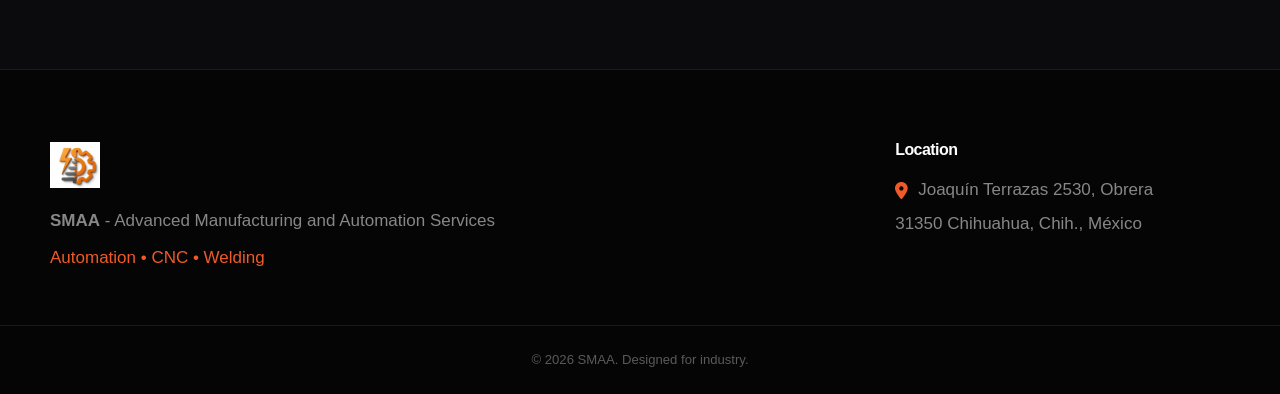
==== commit c6171f9d: "Añade control a Hurco e identifica las máquinas" ====
--- a/index-en.html
+++ b/index-en.html
@@ -273,28 +273,28 @@
                     </div>
                     <div class="machine-card machine-card--new animate-on-scroll">
                         <div class="machine-img-wrapper">
-                            <img src="maquinaria/actualizada/hurco.webp" alt="Hurco vertical machining center" width="1440" height="1080" loading="lazy" decoding="async">
+                            <img src="maquinaria/actualizada/hurco-con-control.webp" alt="Hurco vertical machining center with operator console" width="1440" height="1080" loading="lazy" decoding="async">
                         </div>
                         <h3>Hurco</h3>
                         <p class="machine-type">CNC vertical machining center</p>
                     </div>
                     <div class="machine-card animate-on-scroll">
                         <div class="machine-img-wrapper">
-                            <img src="maquinaria/centro1.png" alt="Centro de Maquinado Vertical">
-                        </div>
-                        <h3>Vertical Machining Center</h3>
+                            <img src="maquinaria/centro1.png" alt="Fadal vertical machining center">
+                        </div>
+                        <h3>Fadal</h3>
                     </div>
                     <div class="machine-card animate-on-scroll">
                         <div class="machine-img-wrapper">
-                            <img src="maquinaria/centro3.png" alt="Centro de Maquinado Vertical">
-                        </div>
-                        <h3>Vertical Machining Center</h3>
+                            <img src="maquinaria/centro3.png" alt="Supermax vertical machining center">
+                        </div>
+                        <h3>Supermax</h3>
                     </div>
                     <div class="machine-card animate-on-scroll">
                         <div class="machine-img-wrapper">
-                            <img src="maquinaria/torno.png" alt="Torno CNC">
-                        </div>
-                        <h3>CNC Lathe</h3>
+                            <img src="maquinaria/torno.png" alt="Amera Seiki TC-10 CNC lathe">
+                        </div>
+                        <h3>Amera Seiki TC-10</h3>
                     </div>
                     <div class="machine-card animate-on-scroll">
                         <div class="machine-img-wrapper">
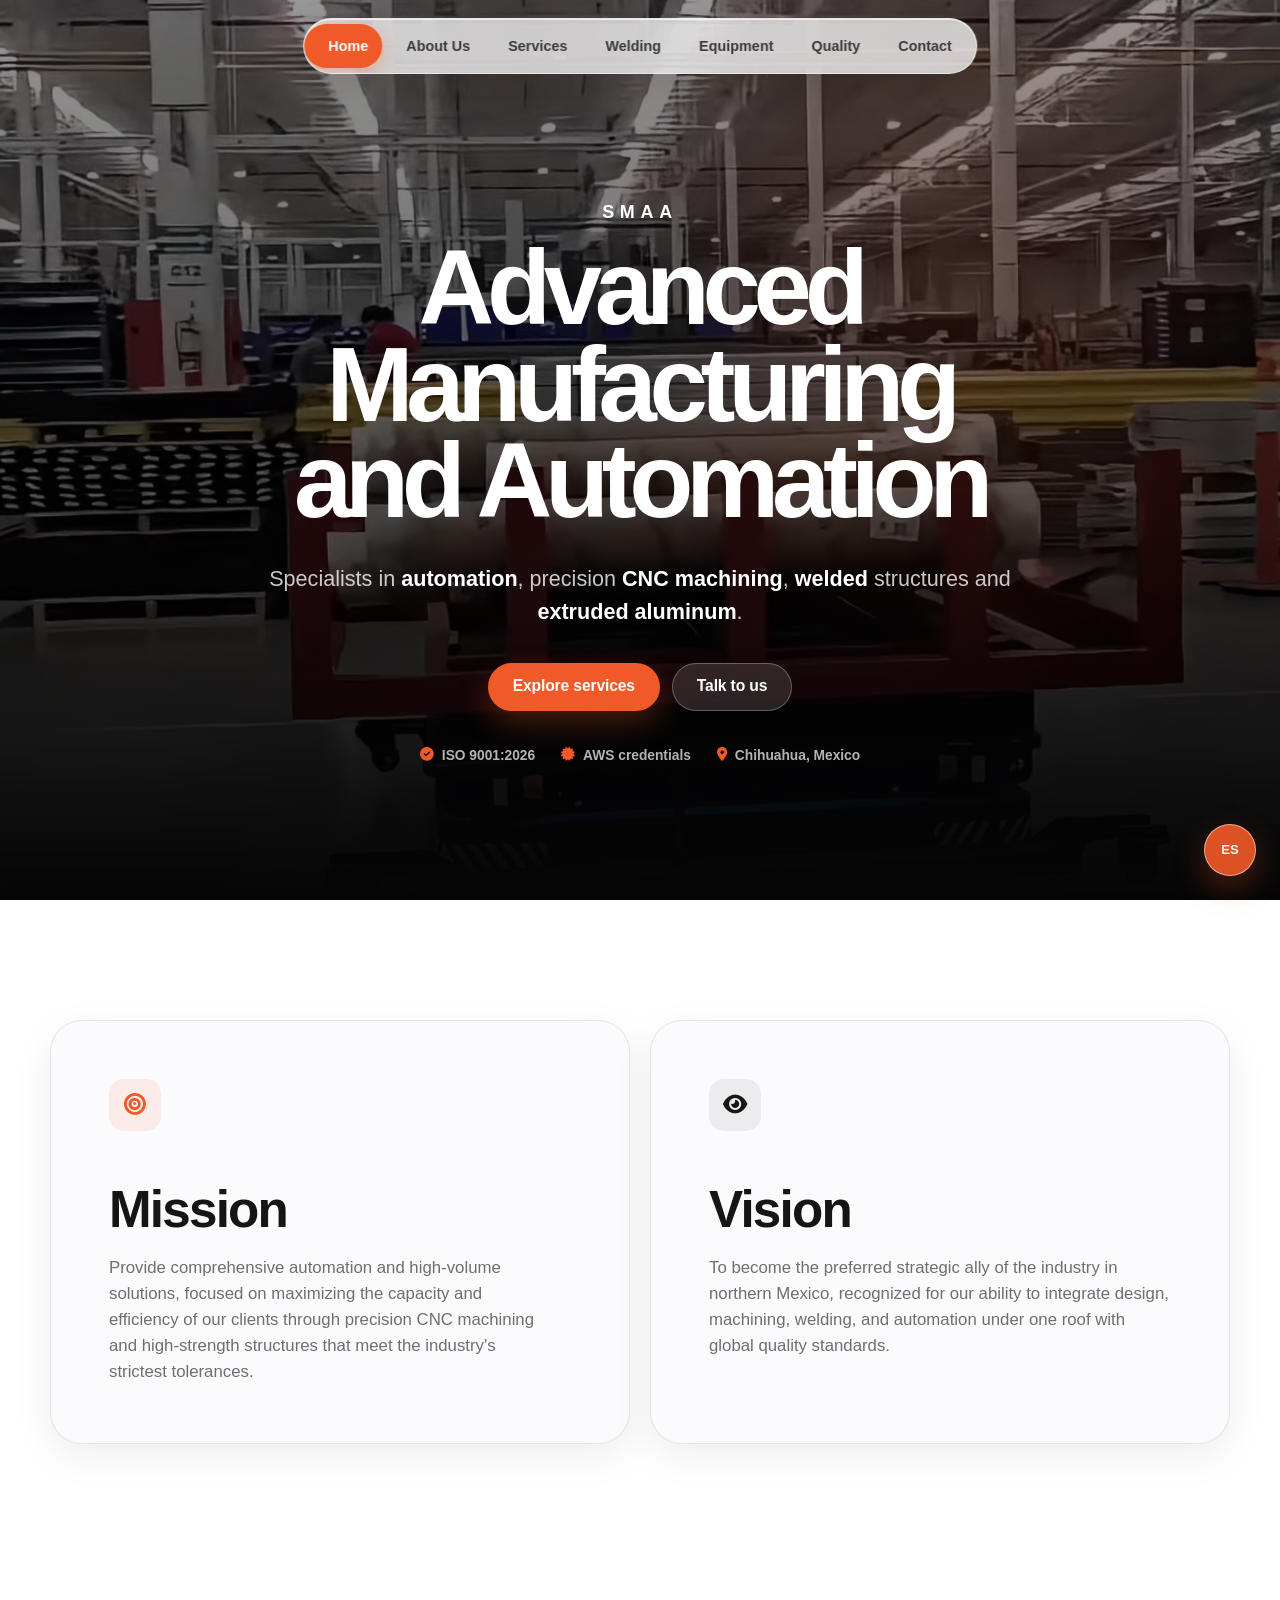
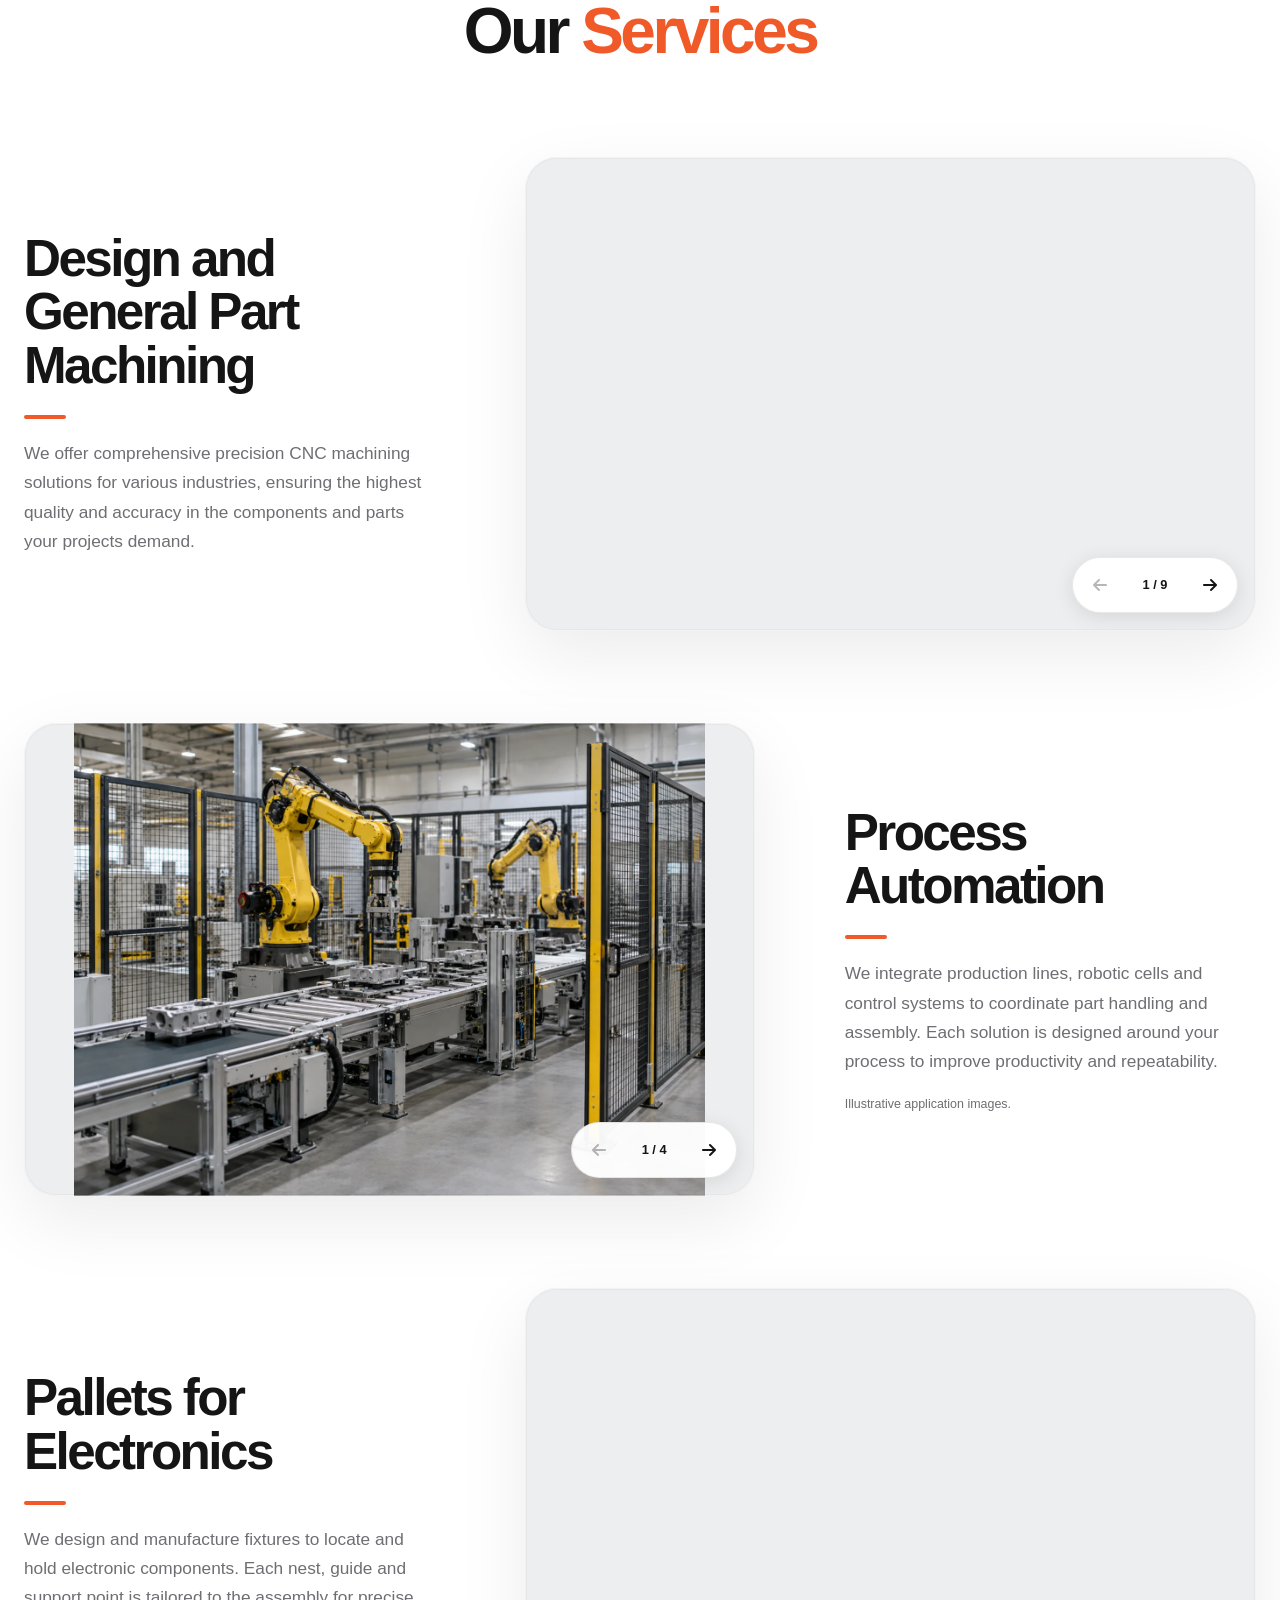
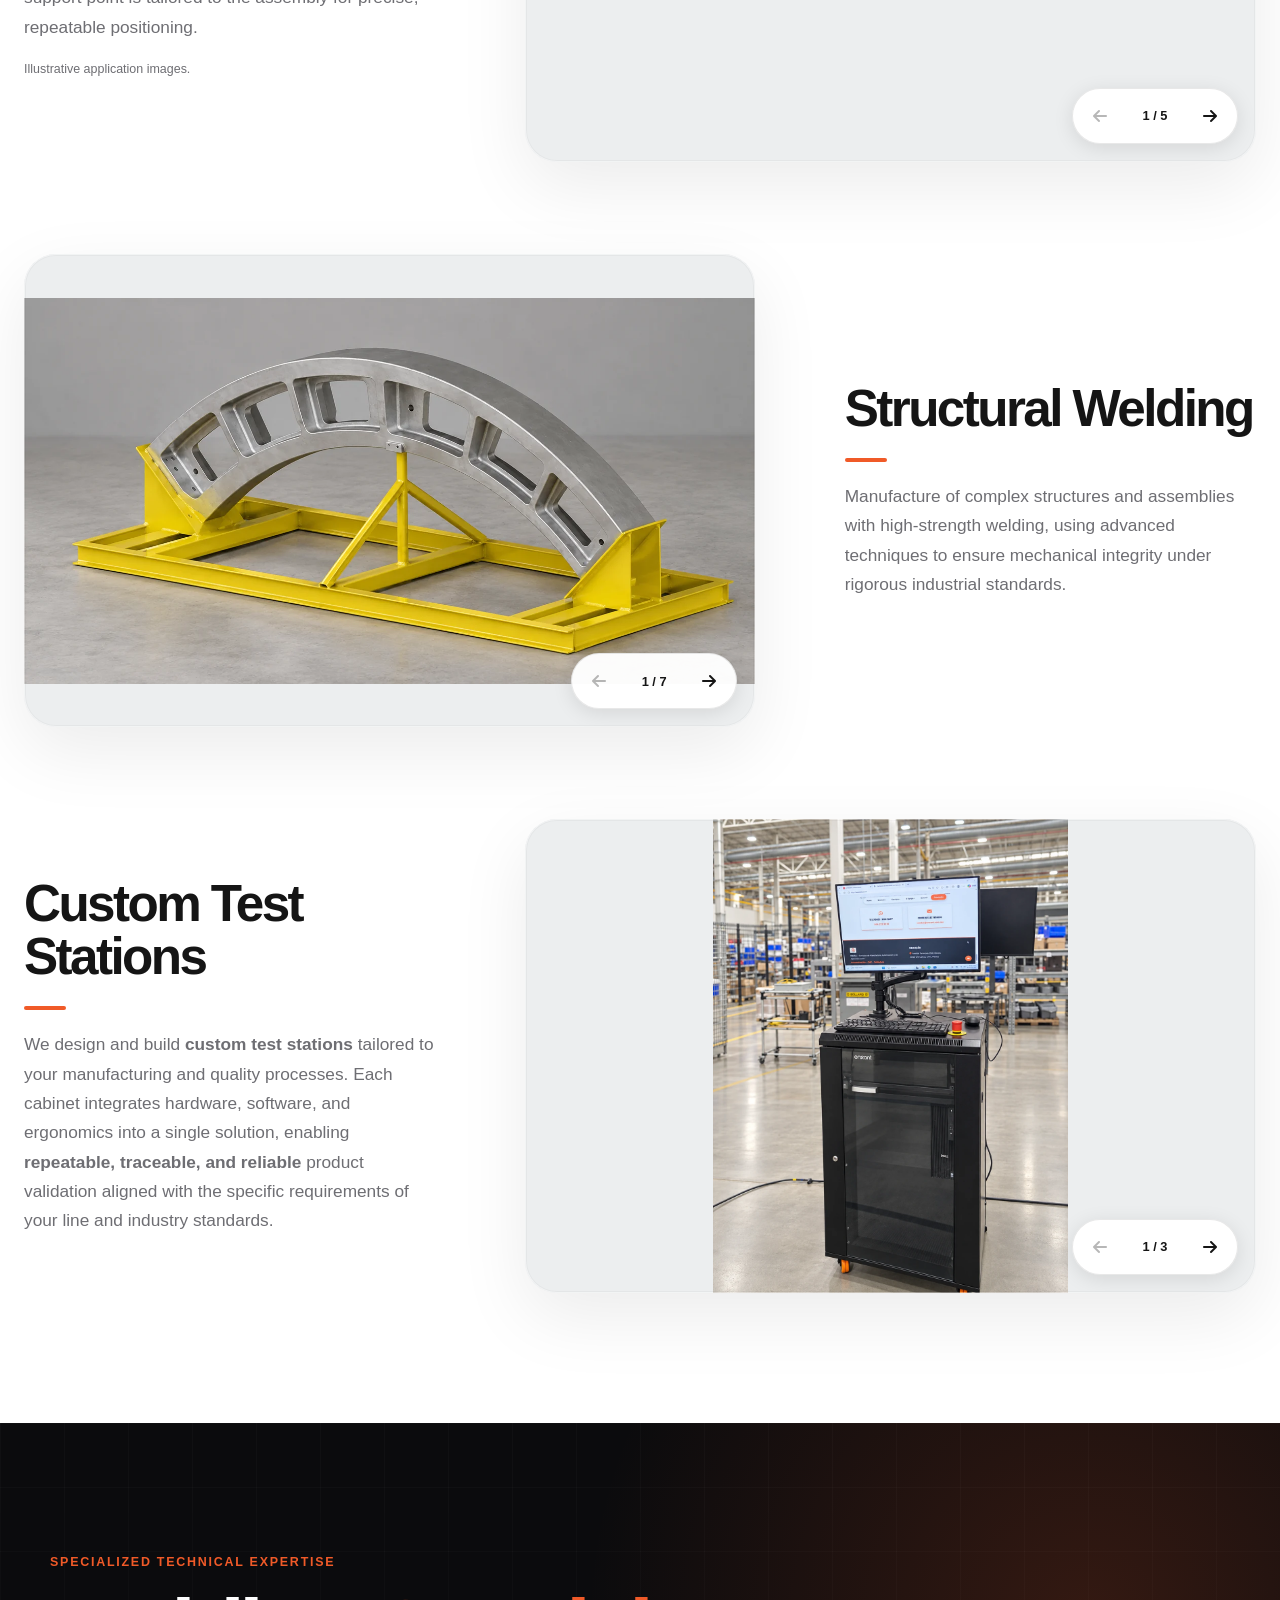
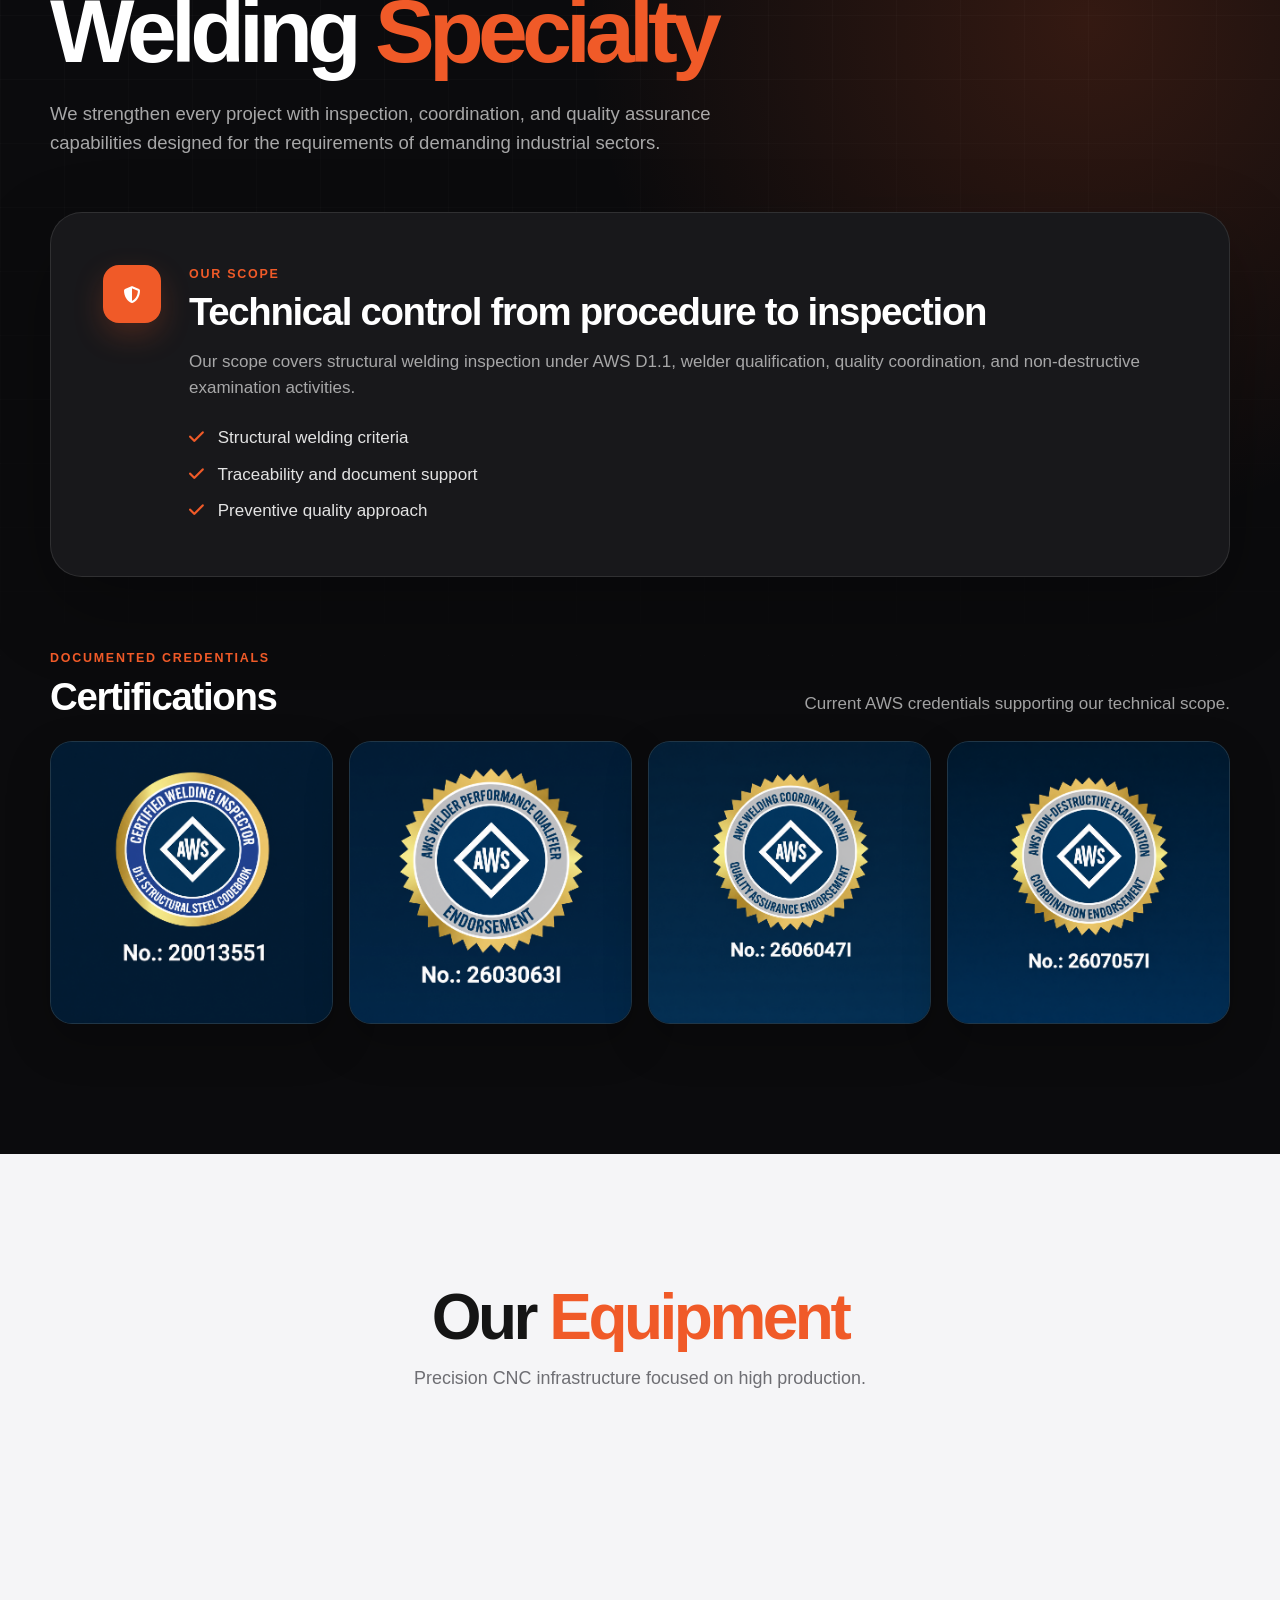
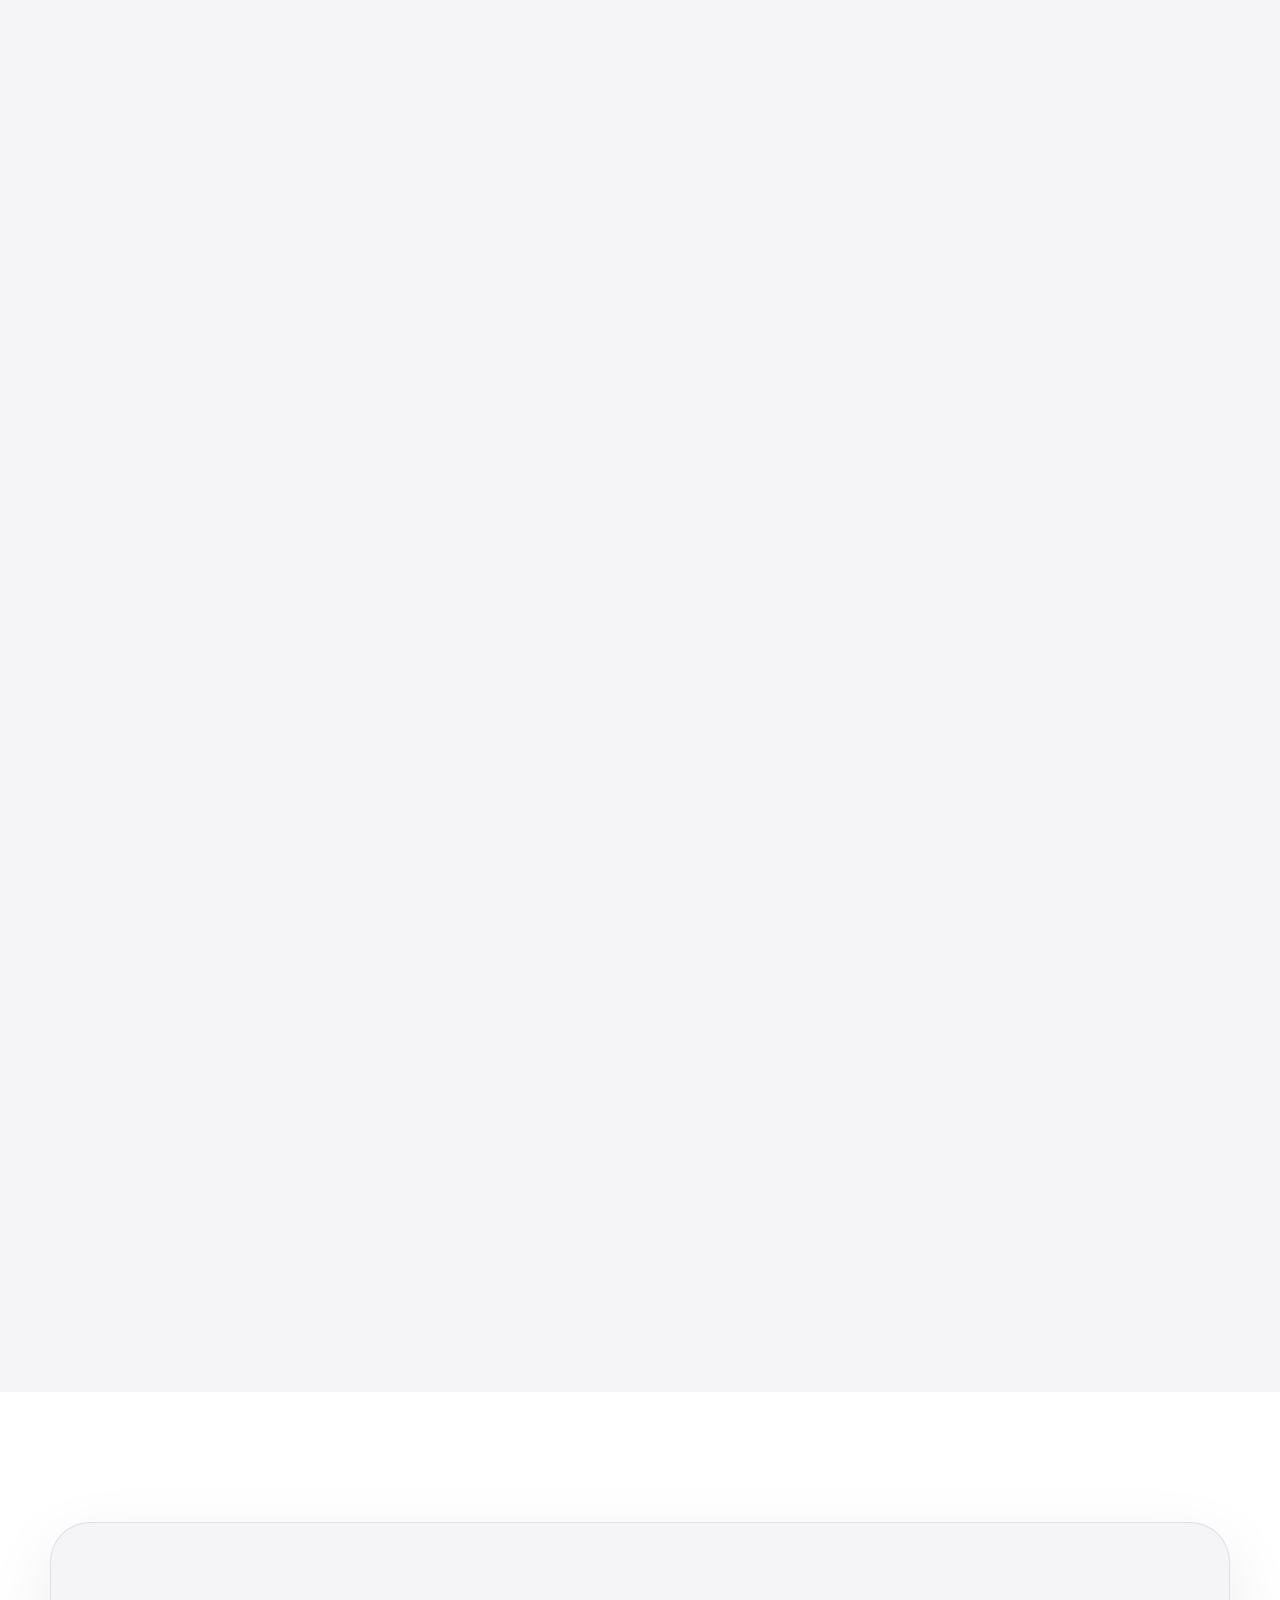
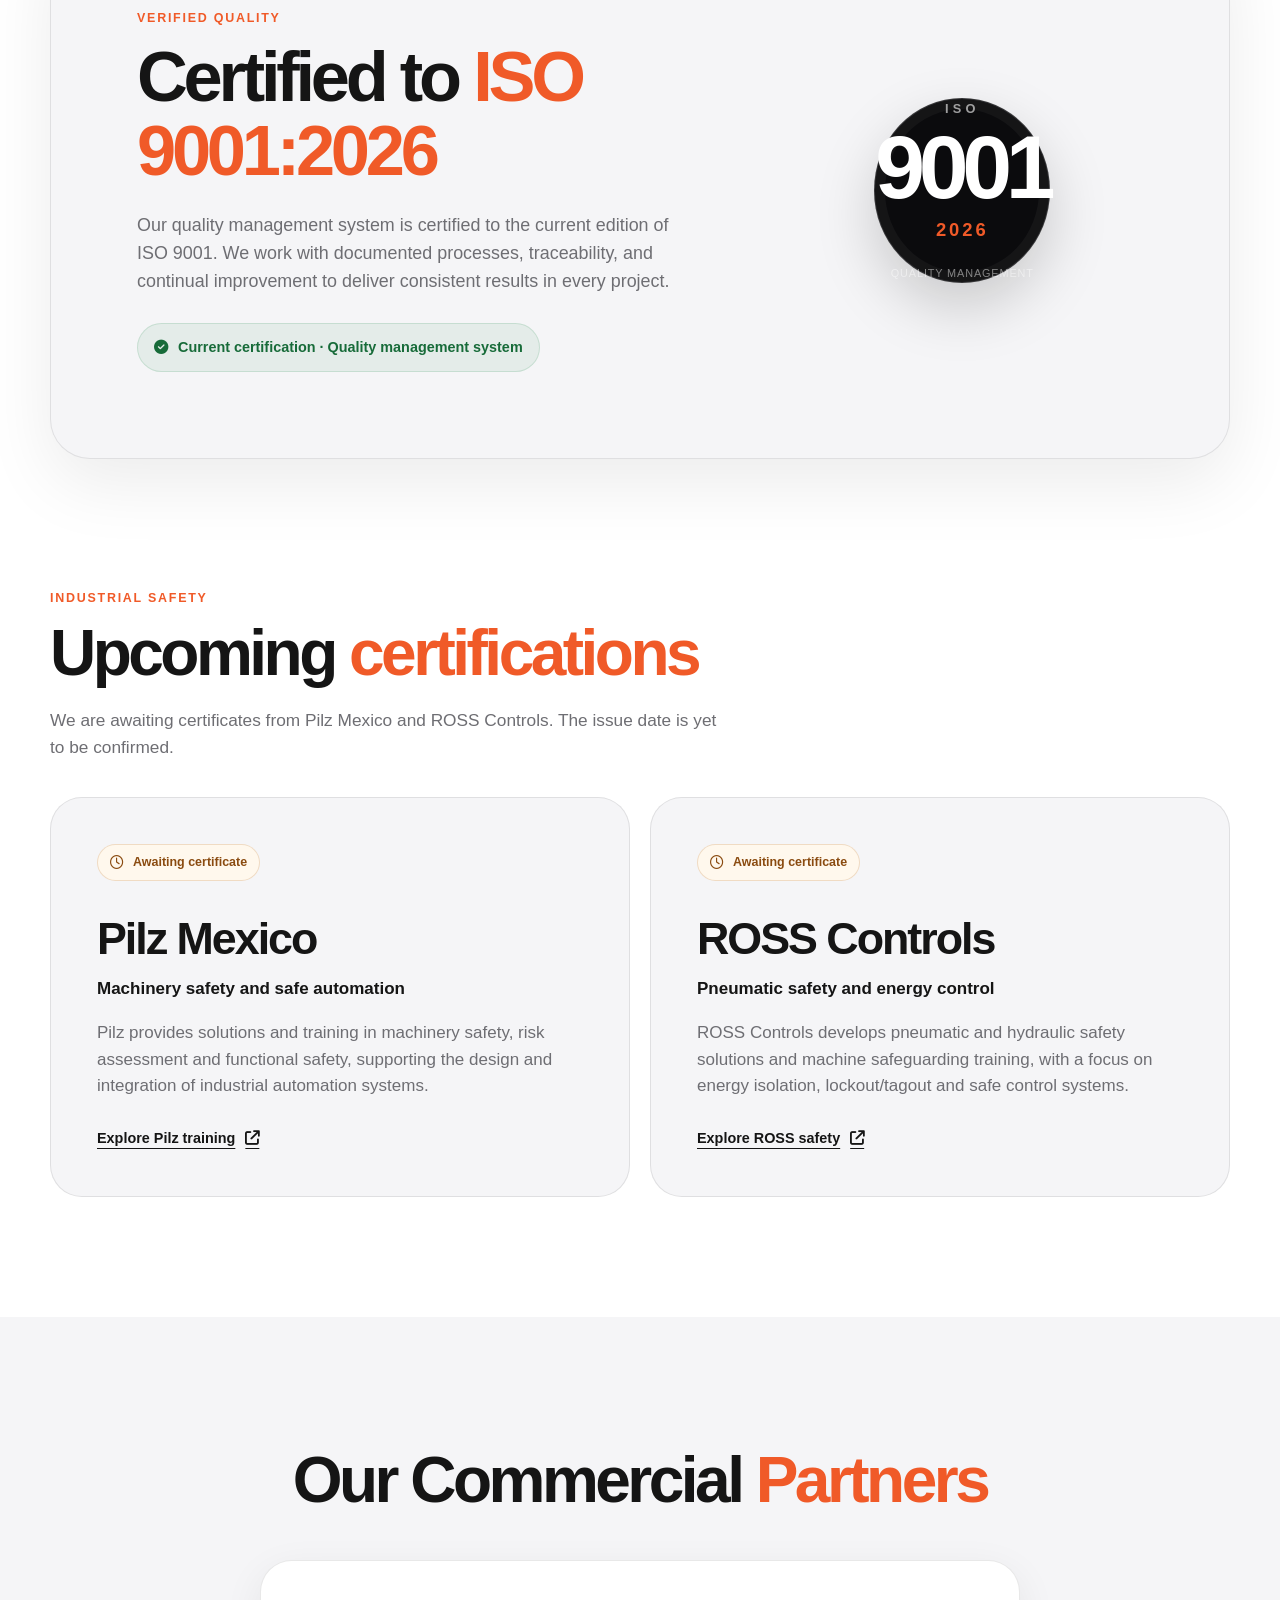
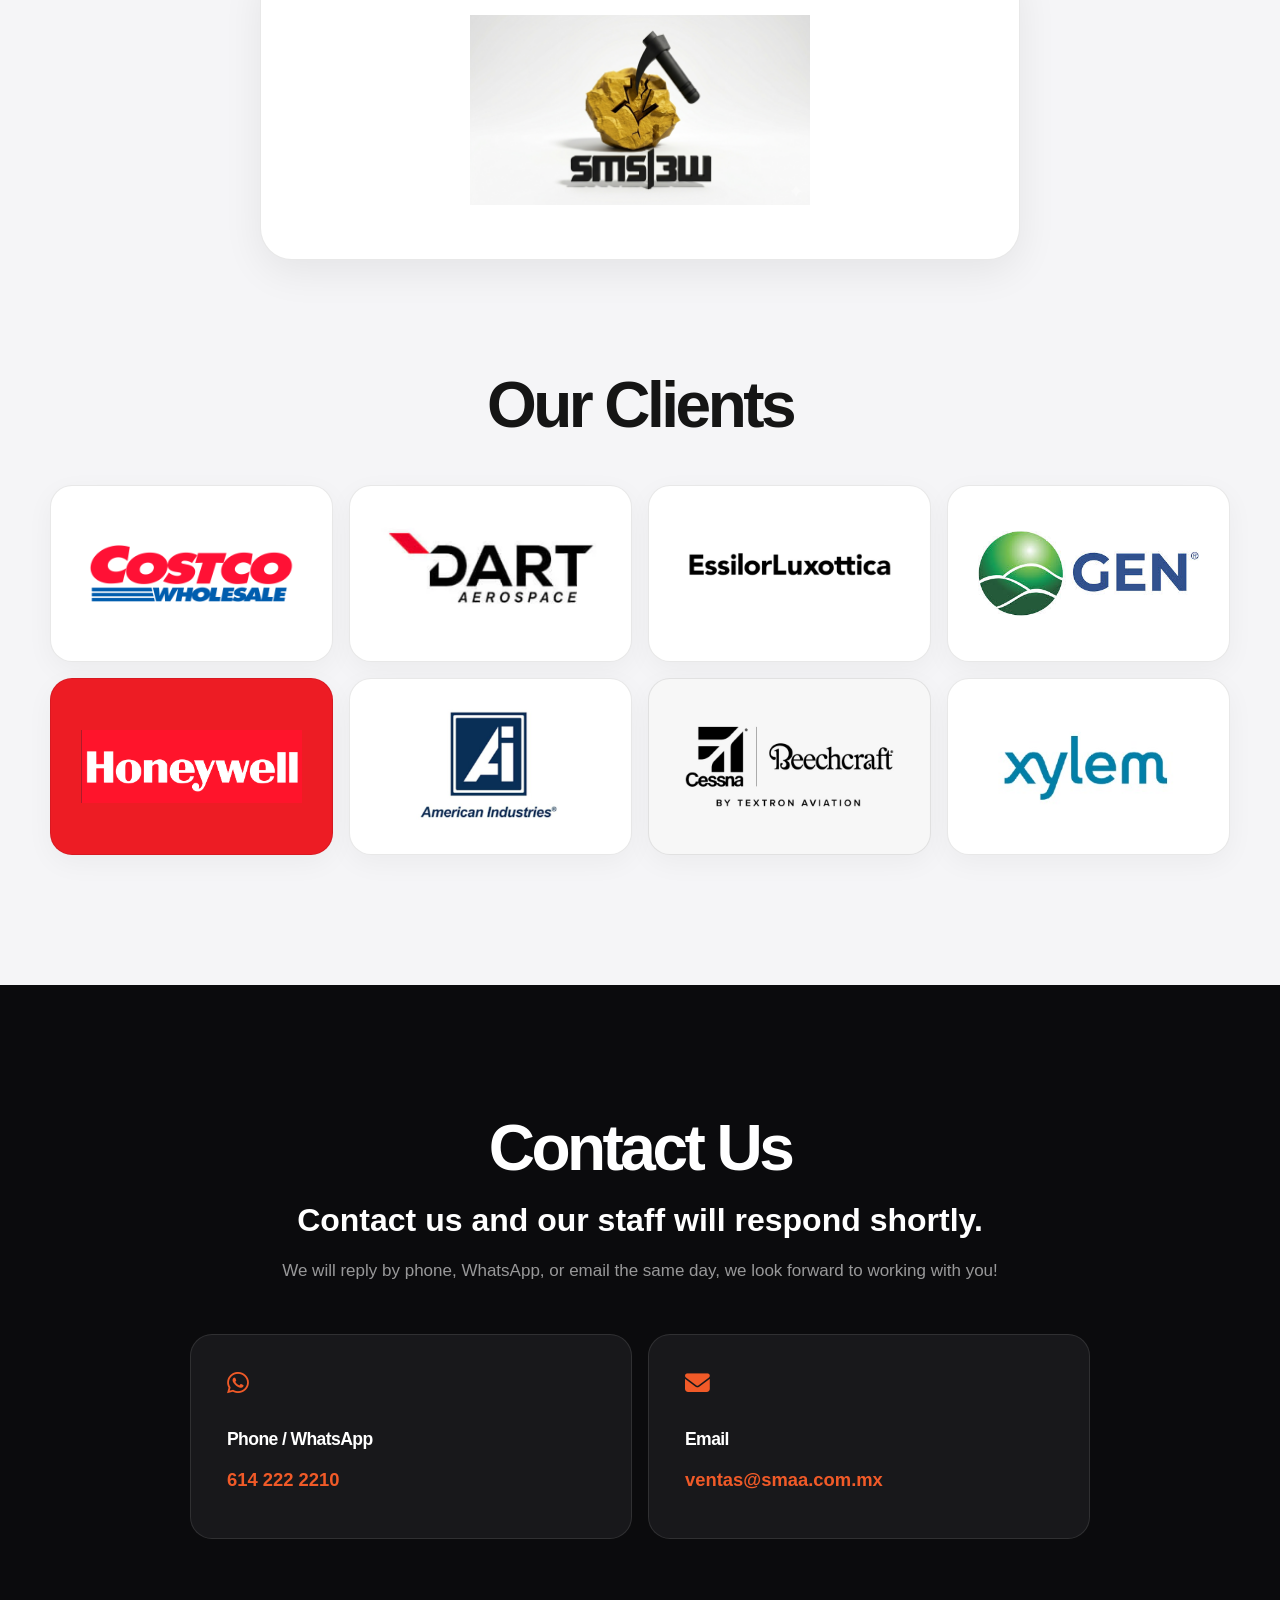
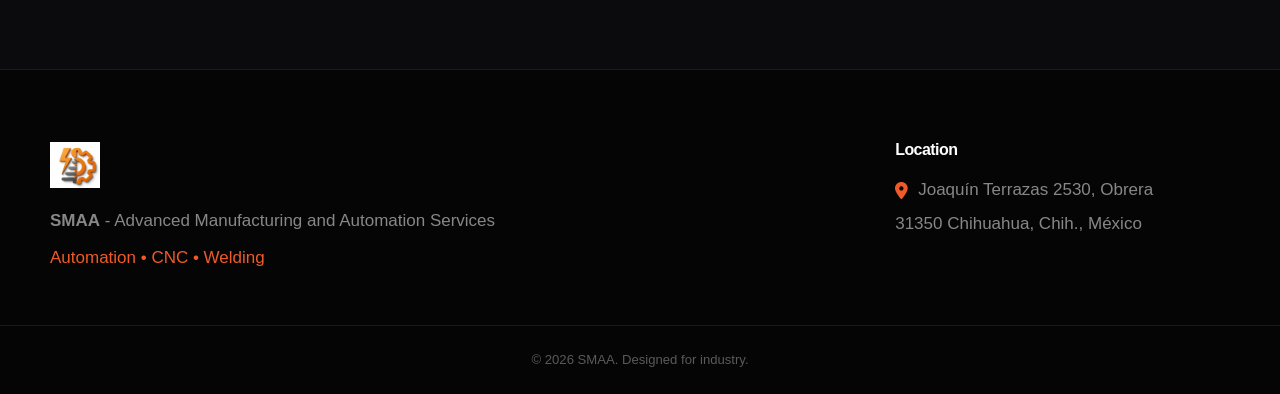
==== commit d756d03f: "Corrige fixturas de electrónica a aluminio y retira G10" ====
--- a/index-en.html
+++ b/index-en.html
@@ -135,17 +135,17 @@
                 <!-- Pallets para Tablillas Electricas -->
                 <div class="service-row animate-on-scroll">
                     <div class="service-text">
-                        <h3>G10 Pallets for Electronics</h3>
-                        <p>We design and manufacture G10 pallets and fixtures to locate and hold electronic components. Each nest, guide and support point is tailored to the assembly for precise, repeatable positioning.</p>
+                        <h3>Pallets for Electronics</h3>
+                        <p>We design and manufacture fixtures to locate and hold electronic components. Each nest, guide and support point is tailored to the assembly for precise, repeatable positioning.</p>
                         <p class="service-image-note">Illustrative application images.</p>
                     </div>
                     <div class="service-gallery" role="region" aria-label="Application examples">
                         <div class="gallery-track" id="service-gallery-3" tabindex="0" aria-label="Application examples">
-                            <img src="images/actualizadas/pallet-g10-localizacion.webp" alt="G10 pallet with locators for an electronic board" width="1440" height="1080" loading="lazy" decoding="async">
-                            <img src="images/actualizadas/pallet-g10-multiestacion.webp" alt="G10 pallet with multiple nests for electronic components" width="1440" height="1080" loading="lazy" decoding="async">
-                            <img src="images/actualizadas/pallet-g10-detalle.webp" alt="Detail of a positioning nest and guide in G10" width="1440" height="1080" loading="lazy" decoding="async">
-                            <img src="images/actualizadas/pallet-g10-tapa.webp" alt="G10 fixture with an open lid and electronic board" width="1440" height="1080" loading="lazy" decoding="async">
-                            <img src="images/actualizadas/pallet-g10-orientable.webp" alt="Adjustable pallet for holding an electronic board" width="1440" height="1080" loading="lazy" decoding="async">
+                            <img src="images/actualizadas/fixtura-electronica-localizacion.webp" alt="Aluminum fixture with locators for an electronic board" width="1440" height="1080" loading="lazy" decoding="async">
+                            <img src="images/actualizadas/fixtura-electronica-multiestacion.webp" alt="Aluminum fixture with multiple nests for electronic components" width="1440" height="1080" loading="lazy" decoding="async">
+                            <img src="images/actualizadas/fixtura-electronica-detalle.webp" alt="Detail of a positioning nest and guide in an aluminum fixture" width="1440" height="1080" loading="lazy" decoding="async">
+                            <img src="images/actualizadas/fixtura-electronica-tapa.webp" alt="Fixture with an open lid and electronic board on an aluminum base" width="1440" height="1080" loading="lazy" decoding="async">
+                            <img src="images/actualizadas/fixtura-electronica-orientable.webp" alt="Adjustable aluminum fixture for holding an electronic board" width="1440" height="1080" loading="lazy" decoding="async">
                         </div>
                         <div class="gallery-controls" hidden>
                             <button type="button" class="gallery-prev" aria-label="Previous image" aria-controls="service-gallery-3"><i class="fa-solid fa-arrow-left" aria-hidden="true"></i></button>
